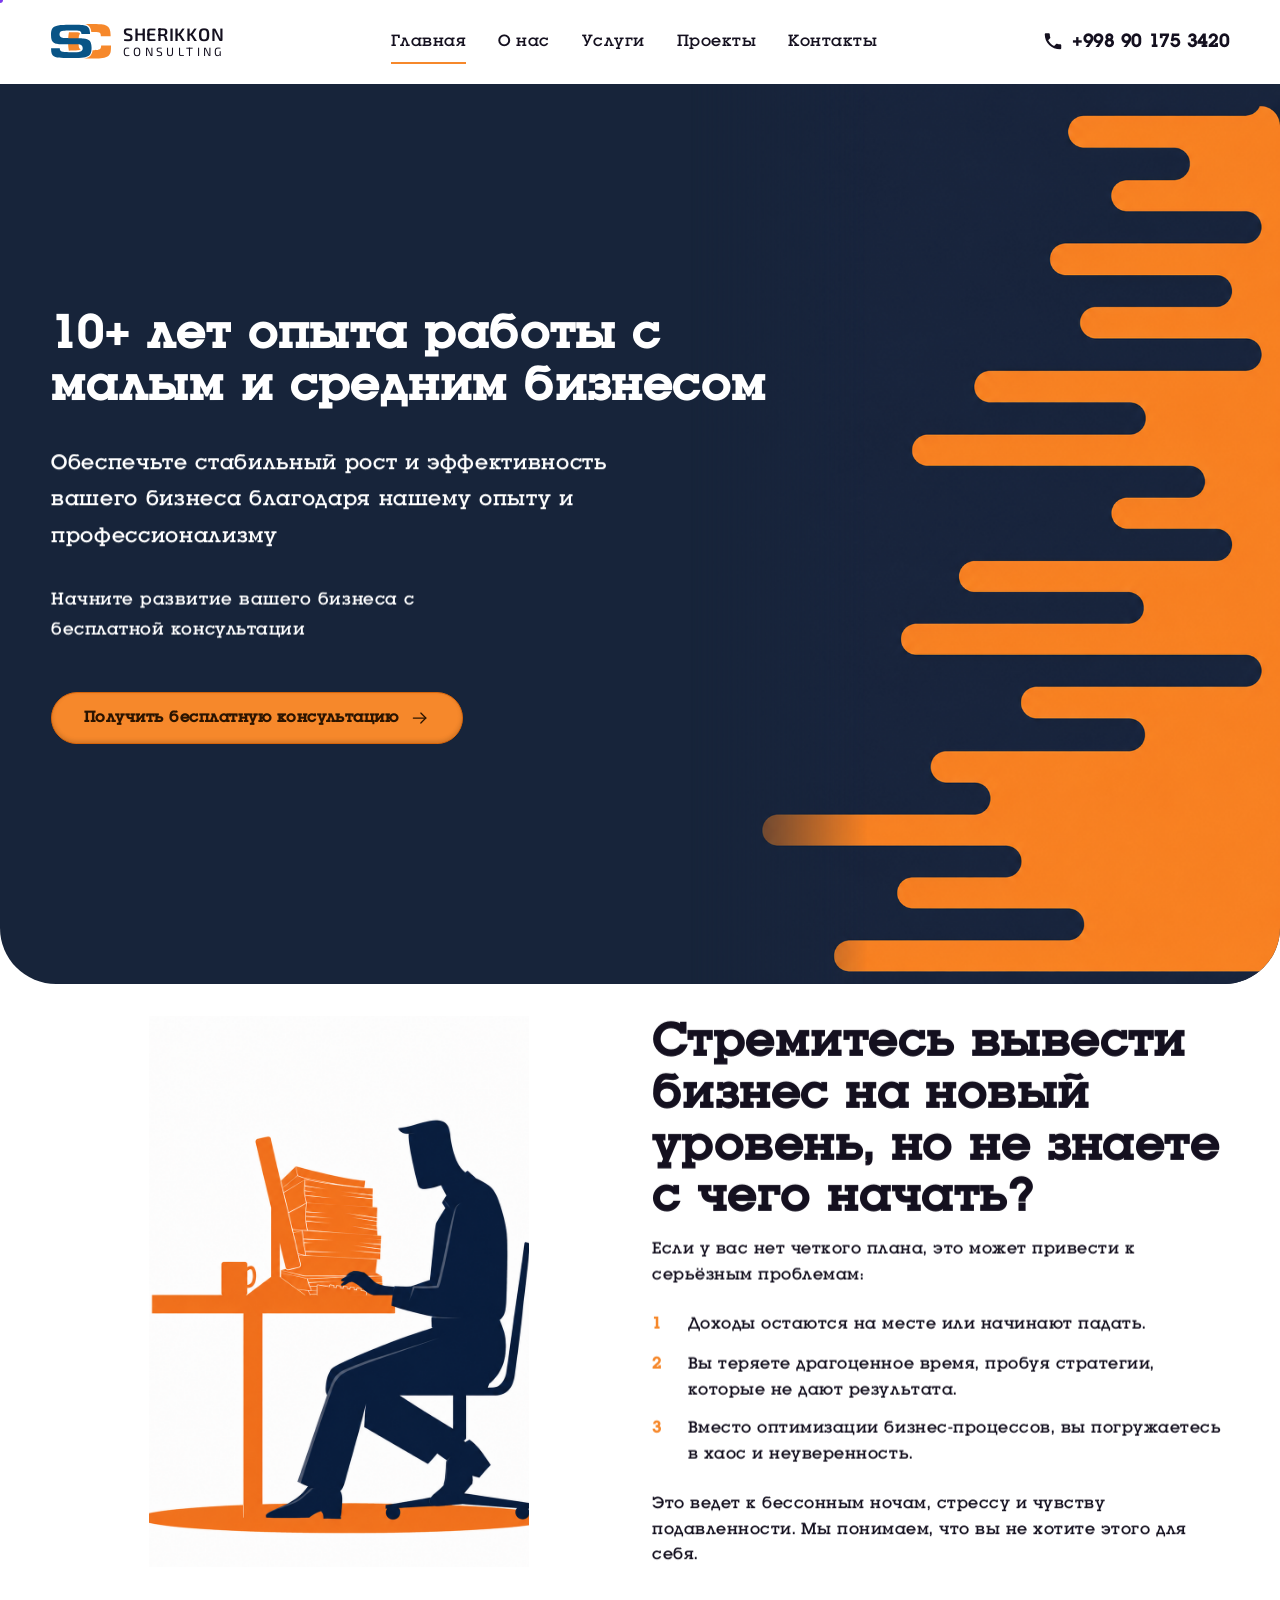
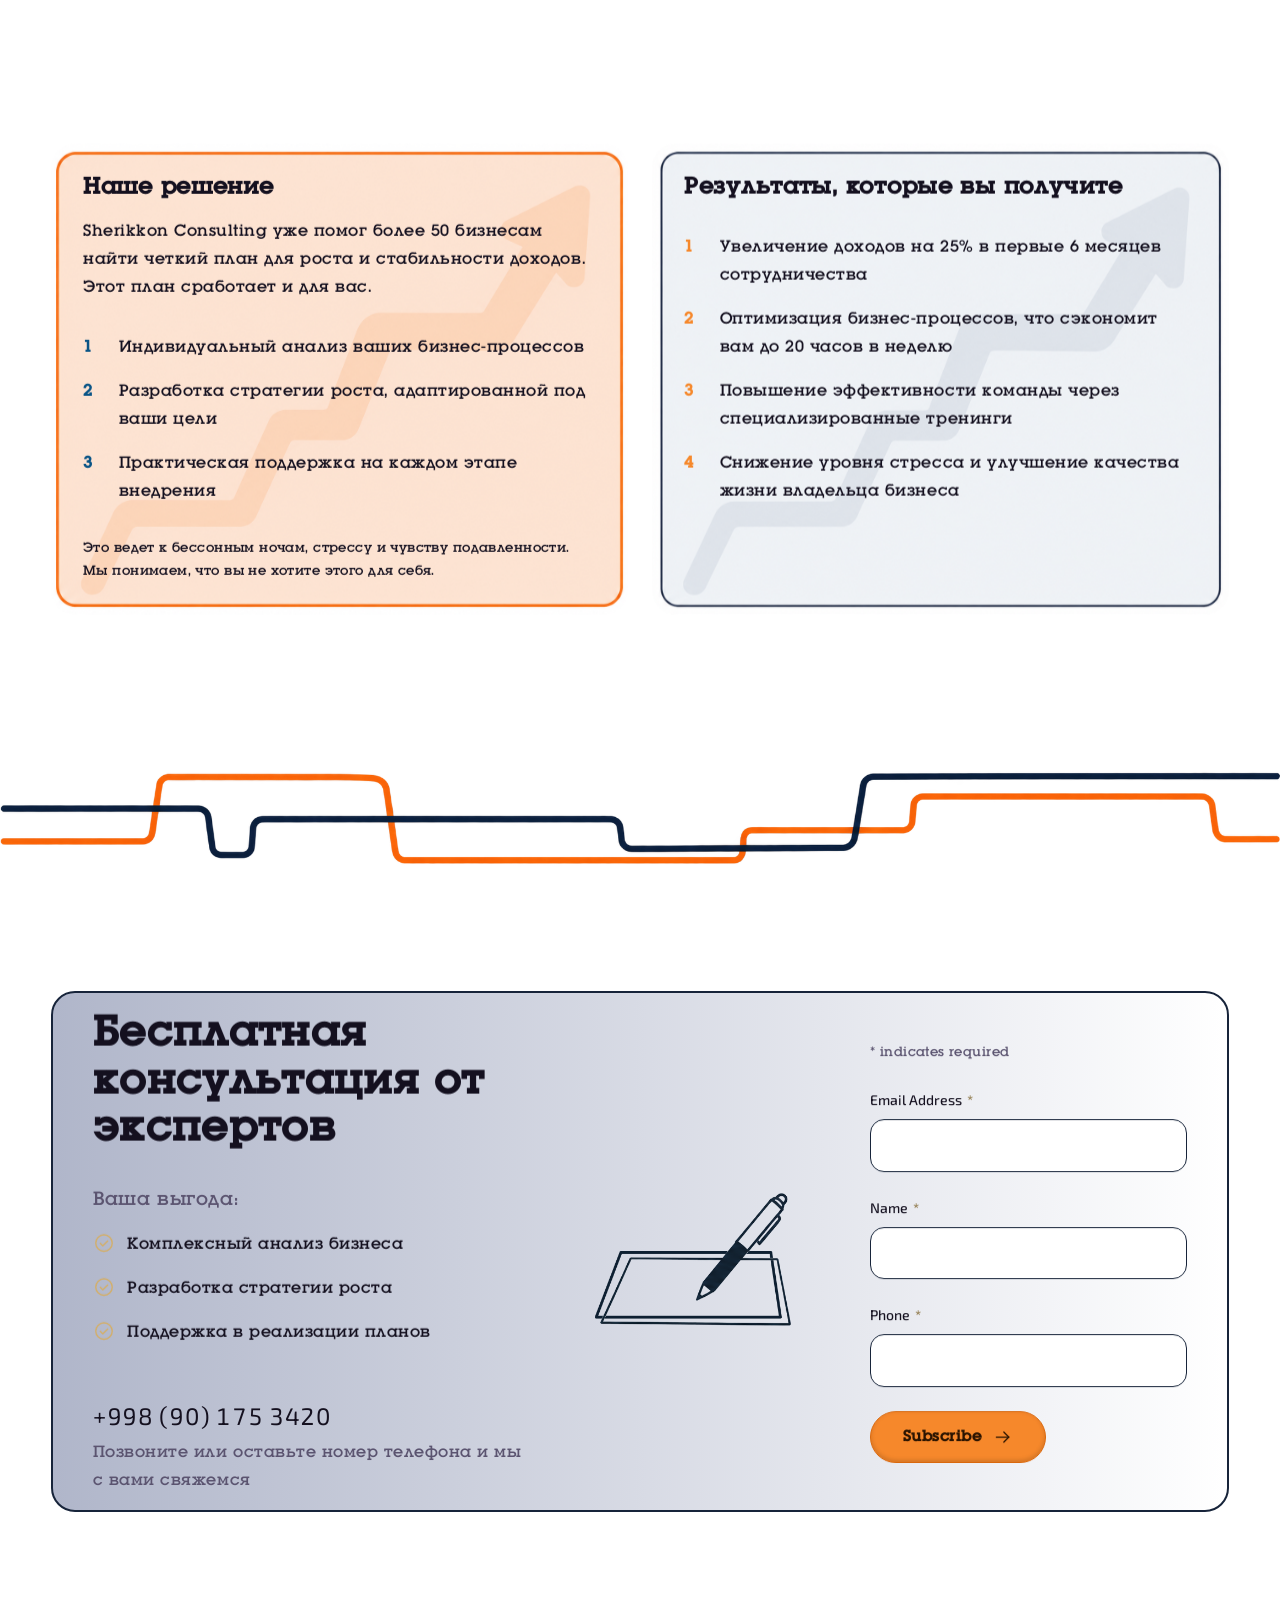
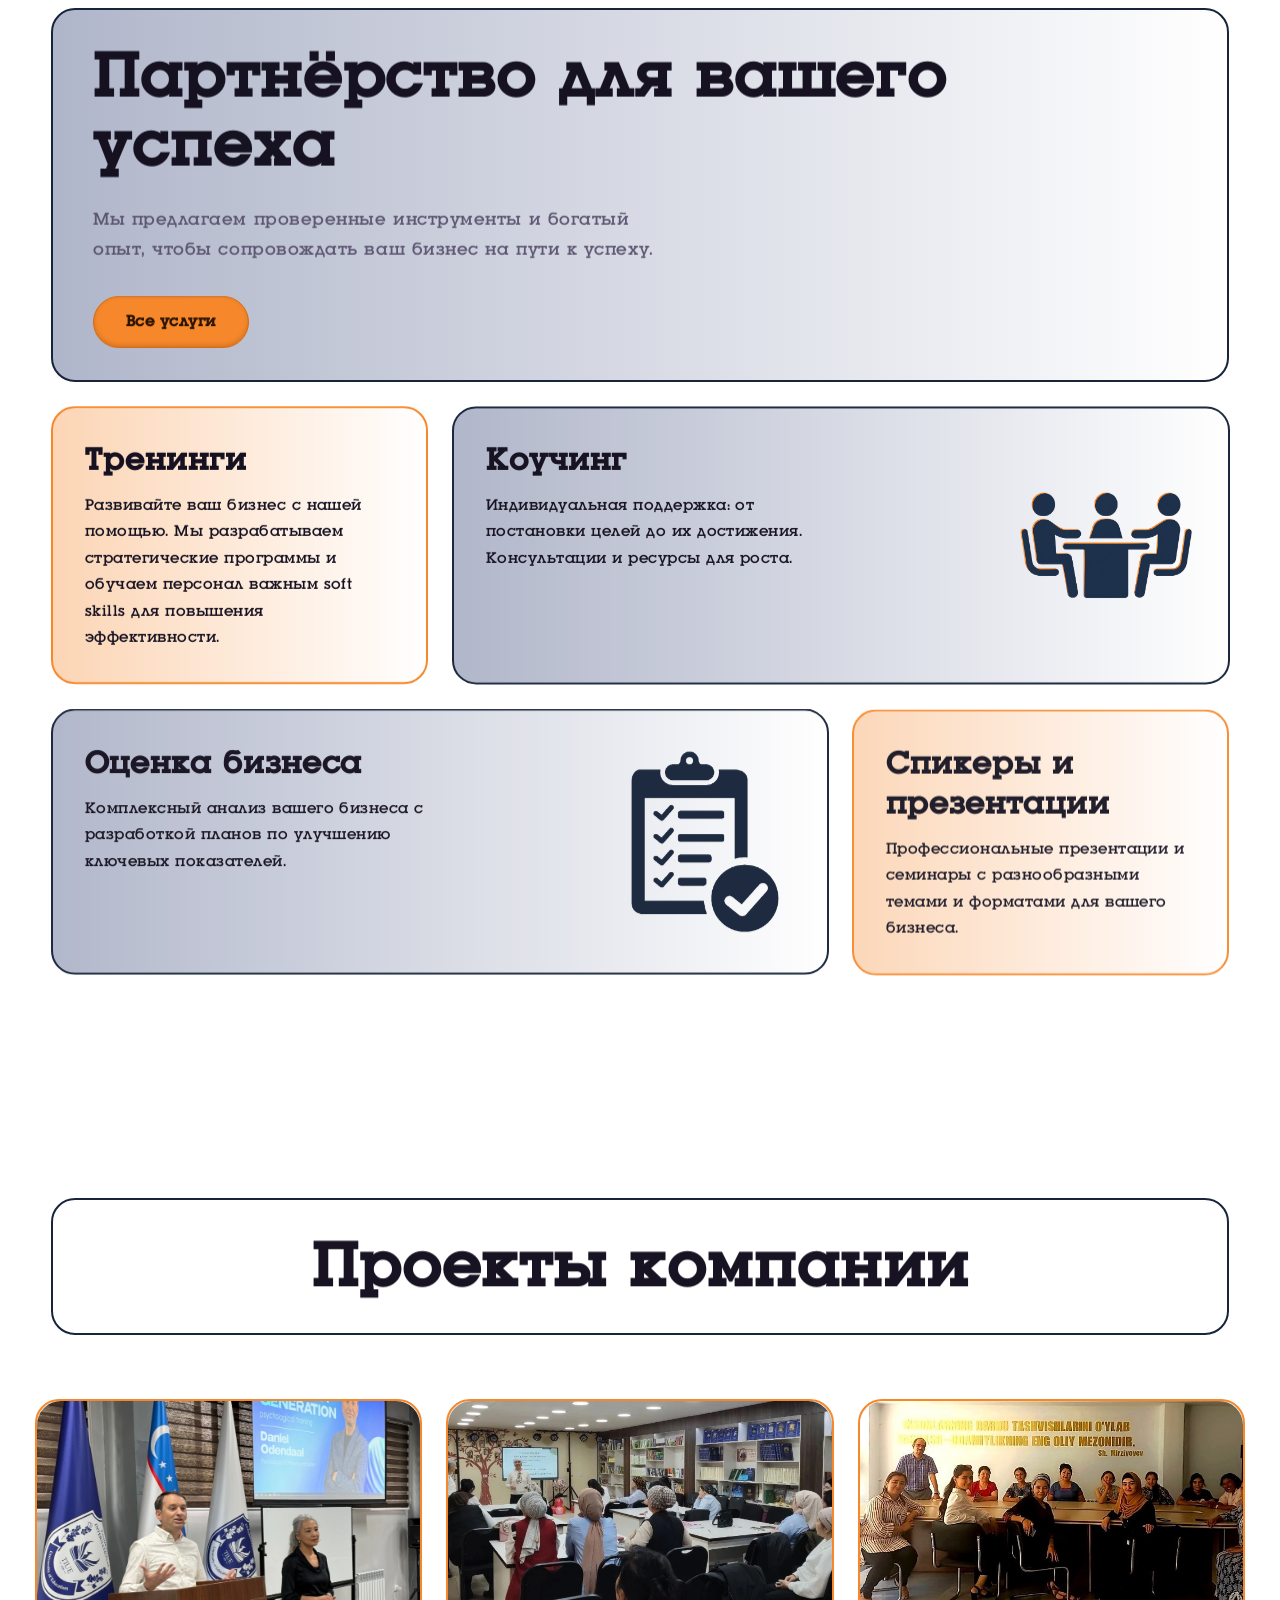
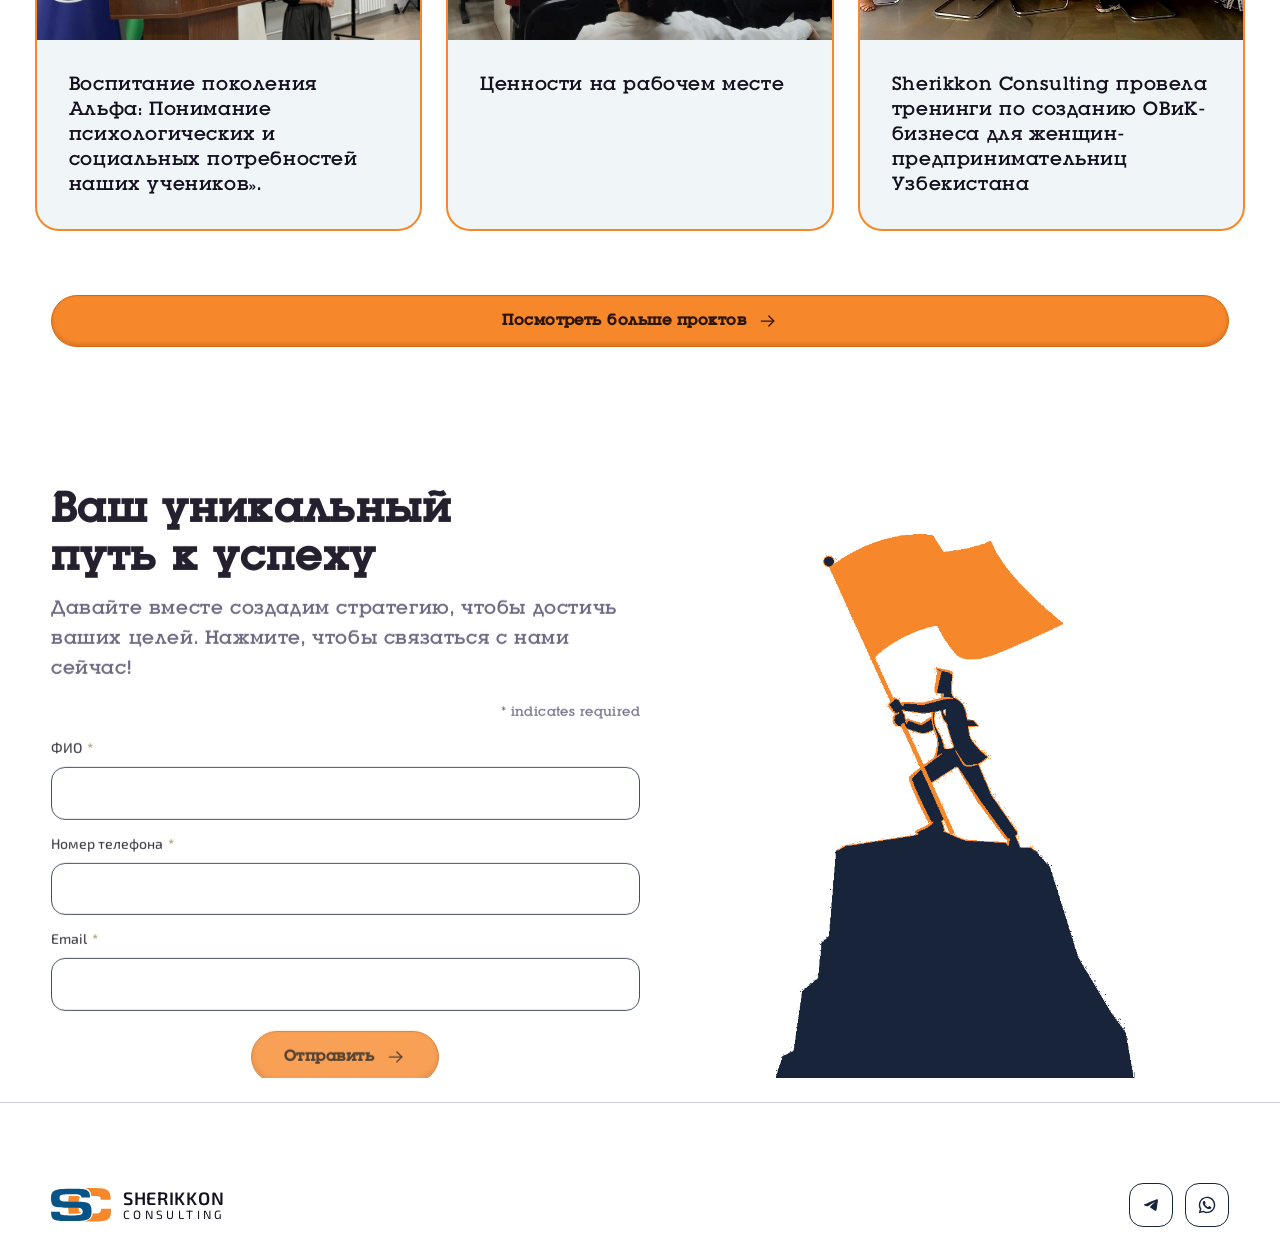
==== index.html @ 29b6dfb3 "Add individual project detail pages, matching the original site's pattern sherikkon.uz/proekti/ link" ====
<!DOCTYPE html>
<html lang="ru">
<head>
<meta charset="utf-8">
<meta name="viewport" content="width=device-width, initial-scale=1">
<title>Консалтинг и тренинги для бизнеса | Sherikkon Remake</title>
<meta name="description" content="Sherikkon Consulting — консалтинг, тренинги и коучинг для малого и среднего бизнеса в Узбекистане. 10+ лет опыта, более 50 компаний. Бесплатная консультация.">
<meta name="theme-color" content="#0B0714">

<meta property="og:type" content="website">
<meta property="og:title" content="Консалтинг и тренинги для бизнеса | Sherikkon Consulting">
<meta property="og:description" content="Обеспечьте стабильный рост и эффективность вашего бизнеса благодаря нашему опыту и профессионализму.">
<meta property="og:locale" content="ru_RU">

<link rel="icon" href="assets/icons/logo-mark.svg" type="image/svg+xml">

<!-- Критичные шрифты грузим заранее: кириллица нужна сразу -->
<link rel="preload" href="assets/fonts/exo2-400-700-cyrillic.woff2" as="font" type="font/woff2" crossorigin>
<link rel="preload" href="assets/fonts/ibmplexsans-500-700-cyrillic.woff2" as="font" type="font/woff2" crossorigin>
<link rel="preload" href="assets/fonts/luga.ttf" as="font" type="font/ttf" crossorigin>

<link rel="stylesheet" href="assets/css/tokens.css">
<link rel="stylesheet" href="assets/css/styles.css">

<!-- Ставим .js до первой отрисовки: только тогда включаются стартовые
     состояния анимаций. Без JS страница видна полностью.
     Здесь же поднимаем штору, если пришли переходом с другой страницы. -->
<script>
(function(d){
  if ('scrollRestoration' in history) { history.scrollRestoration = 'manual'; }
  var r = d.documentElement;
  r.classList.add('js');
  try {
    if (sessionStorage.getItem('sk:entering') === '1') {
      sessionStorage.removeItem('sk:entering');
      if (!matchMedia('(prefers-reduced-motion: reduce)').matches) {
        r.classList.add('is-entering');
      }
    }
  } catch (e) {}
})(document);
</script>
</head>

<body>

<!-- Спрайт иконок инлайном: внешний <use> не работает при открытии по file:// -->
<svg xmlns="http://www.w3.org/2000/svg" style="display:none" aria-hidden="true" focusable="false">
  <symbol id="i-arrow-right" viewBox="0 0 24 24" fill="none" stroke="currentColor" stroke-width="1.5" stroke-linecap="round" stroke-linejoin="round"><path d="M4 12h15"/><path d="m13 6 6 6-6 6"/></symbol>
  <symbol id="i-arrow-down" viewBox="0 0 24 24" fill="none" stroke="currentColor" stroke-width="1.5" stroke-linecap="round" stroke-linejoin="round"><path d="M12 4v15"/><path d="m6 13 6 6 6-6"/></symbol>
  <symbol id="i-phone" viewBox="0 0 24 24"><path fill="currentColor" d="M6.62 10.79c1.44 2.83 3.76 5.15 6.59 6.59l2.2-2.2c.28-.28.68-.36 1.03-.24 1.12.37 2.33.57 3.56.57.56 0 1 .44 1 1V20c0 .55-.44 1-1 1C10.4 21 3 13.6 3 4.5c0-.56.45-1 1-1h3.5c.56 0 1 .44 1 1 0 1.24.2 2.45.57 3.57.11.36.03.75-.25 1.03l-2.2 2.19Z"/></symbol>
  <symbol id="i-mail" viewBox="0 0 24 24" fill="none" stroke="currentColor" stroke-width="1.5" stroke-linecap="round" stroke-linejoin="round"><rect x="3" y="5" width="18" height="14" rx="2.5"/><path d="m3.5 7 7.6 5.3a1.5 1.5 0 0 0 1.8 0L20.5 7"/></symbol>
  <symbol id="i-sms" viewBox="0 0 24 24" fill="none" stroke="currentColor" stroke-width="1.5" stroke-linecap="round" stroke-linejoin="round"><path d="M4 5h16v10.5a1.5 1.5 0 0 1-1.5 1.5H9l-4 3.5V17H4.5A1.5 1.5 0 0 1 3 15.5V6.5A1.5 1.5 0 0 1 4.5 5Z"/><path d="M8 9.5h8M8 12.5h5"/></symbol>
  <symbol id="i-pin" viewBox="0 0 24 24" fill="none" stroke="currentColor" stroke-width="1.5" stroke-linecap="round" stroke-linejoin="round"><path d="M12 21c4-4.6 6-8 6-10.8A6 6 0 0 0 6 10.2C6 13 8 16.4 12 21Z"/><circle cx="12" cy="10" r="2.4"/></symbol>
  <symbol id="i-clock" viewBox="0 0 24 24" fill="none" stroke="currentColor" stroke-width="1.5" stroke-linecap="round" stroke-linejoin="round"><circle cx="12" cy="12" r="9"/><path d="M12 7v5.2l3.2 2"/></symbol>
  <symbol id="i-check" viewBox="0 0 24 24" fill="none" stroke="currentColor" stroke-width="1.5" stroke-linecap="round" stroke-linejoin="round"><circle cx="12" cy="12" r="9"/><path d="m8 12.3 2.7 2.7L16 9.7"/></symbol>
  <symbol id="i-alert" viewBox="0 0 24 24" fill="none" stroke="currentColor" stroke-width="1.5" stroke-linecap="round" stroke-linejoin="round"><circle cx="12" cy="12" r="9"/><path d="M12 7.5v5"/><path d="M12 16.2h.01"/></symbol>
  <symbol id="i-telegram" viewBox="0 0 980 980"><path fill="currentColor" fill-rule="evenodd" d="M 698 287.631 C 689.870 289.158, 654.773 302.731, 597.500 326.497 C 579.350 334.028, 550.325 346.044, 533 353.199 C 515.675 360.353, 497 368.138, 491.500 370.498 C 476.602 376.891, 411.305 405.121, 380.500 418.486 C 365.650 424.929, 346.750 433.126, 338.500 436.701 C 330.250 440.276, 320.125 444.682, 316 446.493 C 311.875 448.304, 299.052 453.932, 287.505 459 C 259.455 471.311, 257.509 472.360, 251.404 478.465 C 243.858 486.011, 243.010 492.293, 248.633 498.976 C 254.308 505.720, 269.003 510.989, 315.500 522.949 C 332.550 527.335, 348.975 531.610, 352 532.450 C 363.401 535.614, 379.007 533.776, 394.079 527.493 C 403.284 523.655, 421.090 512.782, 439 500.059 C 447.525 494.004, 463.275 483.103, 474 475.836 C 484.725 468.569, 508.069 452.535, 525.876 440.205 C 559.910 416.640, 592.766 394.737, 599.486 391.136 C 604.823 388.275, 608.498 388.407, 611.664 391.573 C 615.167 395.076, 614.372 399.588, 609.159 405.795 C 601.320 415.126, 516.463 495.931, 483.500 525.452 C 469.482 538.007, 464.042 543.935, 460.603 550.403 C 457.144 556.907, 456.459 562.630, 458.359 569.153 C 461.514 579.990, 461.578 580.041, 526.913 623.620 C 560.236 645.847, 592.675 667.663, 599 672.099 C 611.169 680.635, 629.362 690.068, 637.193 691.901 C 644.019 693.499, 653.913 693.247, 659.572 691.331 C 666.432 689.009, 674.851 680.261, 679.355 670.775 C 684.050 660.886, 686.511 650.362, 690.059 625 C 693.599 599.695, 698.780 565.622, 710.434 491 C 729.656 367.922, 735.375 326.507, 734.742 314.954 C 733.712 296.144, 725.993 287.882, 709 287.402 C 704.325 287.270, 699.375 287.373, 698 287.631"/></symbol>
  <symbol id="i-whatsapp" viewBox="0 0 980 980"><path fill="currentColor" fill-rule="evenodd" d="M 473 121.073 C 408.287 124.119, 345.980 144.488, 290.540 180.721 C 261.963 199.397, 231.344 226.807, 209.440 253.321 C 140.428 336.856, 112.046 445.009, 131.058 552 C 137.192 586.517, 148.519 620.061, 165.122 652.879 L 173.915 670.259 157.994 728.379 C 149.238 760.346, 137.630 802.700, 132.200 822.500 C 126.771 842.300, 122.681 858.642, 123.113 858.816 C 123.545 858.990, 142.708 854.193, 165.699 848.155 C 188.690 842.117, 231.946 830.773, 261.825 822.947 L 316.149 808.716 331.825 816.308 C 362.823 831.321, 391.642 840.847, 424.500 846.940 C 462.693 854.022, 505.928 854.912, 544 849.401 C 659.831 832.635, 760.606 761.303, 815.815 657 C 836.675 617.591, 850.125 574.045, 855.659 528 C 857.788 510.279, 858.087 466.079, 856.189 449.500 C 847.851 376.671, 821.812 313.276, 777.326 257.500 C 765.450 242.610, 741.286 218.115, 725.683 205.150 C 654.349 145.875, 566.568 116.667, 473 121.073 M 473.423 183.040 C 420.483 186.084, 368.411 203.548, 324 233.153 C 305.440 245.526, 295.586 253.487, 279.666 268.971 C 229.163 318.089, 199.066 378.275, 189.388 449.500 C 186.968 467.307, 186.953 506.422, 189.358 524 C 192.826 549.344, 198.148 570.887, 206.652 594 C 211.560 607.342, 225.498 635.392, 233.910 648.857 L 241.006 660.214 229.444 702.357 C 223.086 725.536, 216.335 750.100, 214.442 756.946 C 212.549 763.791, 211 769.987, 211 770.715 C 211 772.267, 209.041 772.681, 239 764.805 C 251.375 761.551, 269.375 756.847, 279 754.350 C 288.625 751.853, 303.008 748.080, 310.962 745.966 L 325.424 742.122 333.462 746.948 C 374.501 771.589, 418.333 785.852, 466.005 790.079 C 484.035 791.677, 517.440 790.730, 534.531 788.135 C 589.215 779.832, 635.861 759.787, 679.996 725.625 C 693.058 715.515, 717.927 690.849, 728.775 677.246 C 741.848 660.854, 754.423 640.974, 764.008 621.549 C 776.532 596.168, 784.210 574.227, 789.434 548.892 C 816.684 416.730, 755.619 285.022, 636.515 219.074 C 589.560 193.074, 529.542 179.814, 473.423 183.040 M 355.265 307.480 C 346.011 310.081, 340.058 313.846, 331.784 322.330 C 300.514 354.391, 292.602 396.469, 308.999 443.500 C 318.213 469.929, 348.242 518.263, 376.407 552 C 404.327 585.442, 435.720 612.926, 466.658 631.013 C 485.979 642.308, 530.616 661.622, 553 668.372 C 576.063 675.326, 597.355 675.860, 616.735 669.969 C 639.143 663.159, 663.029 645.935, 670.002 631.558 C 676.188 618.806, 680.855 595.724, 678.953 587.291 C 678.507 585.315, 677.323 582.886, 676.321 581.894 C 674.359 579.951, 635.452 558.815, 609.659 545.681 C 596.337 538.897, 592.877 537.546, 587.899 537.186 C 582 536.760, 581.963 536.774, 577.739 541.182 C 575.408 543.615, 569.145 550.757, 563.822 557.053 C 547.820 575.980, 541.032 582.606, 536.850 583.379 C 529.597 584.719, 521.422 581.610, 500.647 569.612 C 458.782 545.434, 428.815 515.321, 403.072 471.561 C 400.179 466.644, 397.578 461.174, 397.291 459.404 C 396.482 454.421, 400.697 446.632, 409.603 436.648 C 427.560 416.520, 430.425 411.822, 429.746 403.616 C 429.480 400.389, 425.818 389.267, 419.832 373.500 C 414.611 359.750, 408.145 342.450, 405.462 335.056 C 399.532 318.709, 396.641 314.639, 387.727 310.087 C 381.624 306.971, 380.149 306.645, 370.771 306.341 C 363.837 306.116, 358.799 306.486, 355.265 307.480"/></symbol>
  <symbol id="i-spark" viewBox="0 0 24 24" fill="none" stroke="currentColor" stroke-width="1.5" stroke-linecap="round" stroke-linejoin="round"><path d="M12 3.5 13.6 9a2 2 0 0 0 1.4 1.4l5.5 1.6-5.5 1.6A2 2 0 0 0 13.6 15L12 20.5 10.4 15A2 2 0 0 0 9 13.6L3.5 12 9 10.4A2 2 0 0 0 10.4 9L12 3.5Z"/></symbol>
  <symbol id="i-target" viewBox="0 0 24 24" fill="none" stroke="currentColor" stroke-width="1.5" stroke-linecap="round" stroke-linejoin="round"><circle cx="12" cy="12" r="8.5"/><circle cx="12" cy="12" r="5"/><circle cx="12" cy="12" r="1.6"/></symbol>
  <symbol id="i-users" viewBox="0 0 24 24" fill="none" stroke="currentColor" stroke-width="1.5" stroke-linecap="round" stroke-linejoin="round"><circle cx="9" cy="8" r="3.2"/><path d="M3.5 20a5.5 5.5 0 0 1 11 0"/><path d="M16 5.2a3.2 3.2 0 0 1 0 5.6"/><path d="M17.5 14.6A5.5 5.5 0 0 1 20.5 20"/></symbol>
  <symbol id="i-chart" viewBox="0 0 24 24" fill="none" stroke="currentColor" stroke-width="1.5" stroke-linecap="round" stroke-linejoin="round"><path d="M4 20h16"/><path d="M7 20v-6"/><path d="M12 20V7"/><path d="M17 20v-9"/></symbol>
  <symbol id="i-shield" viewBox="0 0 24 24" fill="none" stroke="currentColor" stroke-width="1.5" stroke-linecap="round" stroke-linejoin="round"><path d="M12 3 4.5 6v6c0 4.4 3 7.7 7.5 9 4.5-1.3 7.5-4.6 7.5-9V6L12 3Z"/><path d="m9 12 2.2 2.2L15.5 10"/></symbol>
</svg>

<a class="skip-link" href="#main">Перейти к содержимому</a>

<div class="curtain" id="curtain" aria-hidden="true"></div>
<div class="cursor" id="cursorDot" aria-hidden="true"></div>


<!-- ============================= ШАПКА ============================= -->
<header class="header" id="header">
  <div class="container header__inner">
    <a class="header__brand" href="index.html">
      <img src="assets/icons/logo-mark.svg" alt="" width="40" height="23">
      <span class="header__brand-text">
        <span class="header__brand-name">SHERIKKON</span>
        <span class="header__brand-sub">CONSULTING</span>
      </span>
    </a>

    <nav class="nav" aria-label="Основная навигация">
      <a class="nav__link" href="index.html" aria-current="page">Главная</a>
      <a class="nav__link" href="o-nas.html">О нас</a>
      <a class="nav__link" href="uslugi.html">Услуги</a>
      <a class="nav__link" href="proekti.html">Проекты</a>
      <a class="nav__link" href="kontakti.html">Контакты</a>
    </nav>

    <div class="header__actions">
      <a class="header__phone" href="tel:+998901753420">
        <svg width="22" height="22" aria-hidden="true"><use href="#i-phone"/></svg>
        <span class="header__phone-num">+998 90 175 3420</span>
      </a>

      <button class="burger" id="burger" type="button"
              aria-label="Открыть меню" aria-expanded="false" aria-controls="menu">
        <span class="burger__box">
          <span class="burger__line"></span>
          <span class="burger__line"></span>
          <span class="burger__line"></span>
        </span>
      </button>
    </div>
  </div>
</header>

<!-- ========================= МОБИЛЬНОЕ МЕНЮ ========================= -->
<div class="menu" id="menu" hidden>
  <nav aria-label="Мобильная навигация">
    <ul class="menu__list">
      <li><a class="menu__link" href="index.html" aria-current="page">Главная</a></li>
      <li><a class="menu__link" href="o-nas.html">О нас</a></li>
      <li><a class="menu__link" href="uslugi.html">Услуги</a></li>
      <li><a class="menu__link" href="proekti.html">Проекты</a></li>
      <li><a class="menu__link" href="kontakti.html">Контакты</a></li>
    </ul>
  </nav>
  <div class="menu__footer">
    <a class="btn btn--primary" href="#zayavka">Получить консультацию</a>
    <a class="contact-item__value contact-item__value--tabular" href="tel:+998901753420">+998 90 175 3420</a>
  </div>
</div>

<main id="main">

  <!-- ============================== HERO ============================== -->
  <section class="hero" id="hero">
    <img class="hero__waves" src="assets/img/hero-waves.png" alt="" aria-hidden="true">
    <div class="container hero__inner">
      <h1 class="hero__title" data-reveal-words>10+ лет опыта работы с малым и средним бизнесом</h1>

      <p class="hero__text" data-reveal>
        Обеспечьте стабильный рост и эффективность вашего бизнеса
        благодаря нашему опыту и профессионализму
      </p>

      <p class="hero__text" data-reveal>
        Начните развитие вашего бизнеса с бесплатной консультации
      </p>

      <div class="hero__actions" data-reveal>
        <a class="btn btn--primary" href="#zayavka">
          Получить бесплатную консультацию
          <span class="btn__arrow" aria-hidden="true">
            <svg width="20" height="20"><use href="#i-arrow-right"/></svg>
          </span>
        </a>
      </div>
    </div>
  </section>

  <!-- ============================== ПРОБЛЕМА ============================== -->
  <section class="section section--tight" id="problema">
    <div class="container section__inner">
      <div class="grid grid--2 problema__top">
        <div class="problema__image-wrap">
          <img class="problema__image" src="assets/img/problema-illustration.png" alt="" aria-hidden="true">
        </div>
        <div class="problema__intro">
          <h2 data-reveal>Стремитесь вывести бизнес на новый уровень, но не знаете с чего начать?</h2>
          <p class="mt-6 text-muted measure" data-reveal>
            Если у вас нет четкого плана, это может привести к серьёзным проблемам:
          </p>

          <ol class="plain-list mt-8" data-reveal>
            <li class="plain-list__item">
              <span class="plain-list__num">1</span>
              <span class="plain-list__text">Доходы остаются на месте или начинают падать.</span>
            </li>
            <li class="plain-list__item">
              <span class="plain-list__num">2</span>
              <span class="plain-list__text"><strong>Вы теряете драгоценное время</strong>, пробуя стратегии, которые не дают результата.</span>
            </li>
            <li class="plain-list__item">
              <span class="plain-list__num">3</span>
              <span class="plain-list__text"><strong>Вместо оптимизации бизнес-процессов</strong>, вы погружаетесь в хаос и неуверенность.</span>
            </li>
          </ol>

          <p class="mt-8 text-muted measure" data-reveal>
            Это ведет к бессонным ночам, стрессу и чувству подавленности. Мы понимаем, что вы не хотите этого для себя.
          </p>
        </div>
      </div>
    </div>
  </section>

  <!-- ================= НАШЕ РЕШЕНИЕ + РЕЗУЛЬТАТЫ ================= -->
  <section class="section section--surface" id="reshenie">
    <div class="container section__inner">
      <div class="grid grid--2">

        <div class="card" data-reveal>
          <h2 style="font-size:var(--text-2xl)">Наше решение</h2>
          <p class="mt-4 text-muted">
            Sherikkon Consulting уже помог более 50 бизнесам найти четкий план для роста
            и стабильности доходов. Этот план сработает и для вас.
          </p>
          <ol class="plain-list mt-6">
            <li class="plain-list__item"><span class="plain-list__num">1</span><span class="plain-list__text">Индивидуальный анализ ваших бизнес-процессов</span></li>
            <li class="plain-list__item"><span class="plain-list__num">2</span><span class="plain-list__text">Разработка стратегии роста, адаптированной под ваши цели</span></li>
            <li class="plain-list__item"><span class="plain-list__num">3</span><span class="plain-list__text">Практическая поддержка на каждом этапе внедрения</span></li>
          </ol>
          <p class="mt-6 text-muted" style="font-size:var(--text-sm)">
            Это ведет к бессонным ночам, стрессу и чувству подавленности. Мы понимаем, что вы не хотите этого для себя.
          </p>
        </div>

        <div class="card" id="rezultaty" data-reveal>
          <h2 style="font-size:var(--text-2xl)">Результаты, которые вы получите</h2>
          <ol class="plain-list mt-6">
            <li class="plain-list__item"><span class="plain-list__num">1</span><span class="plain-list__text"><strong>Увеличение доходов на 25%</strong> в первые 6 месяцев сотрудничества</span></li>
            <li class="plain-list__item"><span class="plain-list__num">2</span><span class="plain-list__text"><strong>Оптимизация бизнес-процессов,</strong> что сэкономит вам до 20 часов в неделю</span></li>
            <li class="plain-list__item"><span class="plain-list__num">3</span><span class="plain-list__text"><strong>Повышение эффективности команды</strong> через специализированные тренинги</span></li>
            <li class="plain-list__item"><span class="plain-list__num">4</span><span class="plain-list__text"><strong>Снижение уровня стресса</strong> и улучшение качества жизни владельца бизнеса</span></li>
          </ol>
        </div>

      </div>
    </div>
  </section>

  <img class="section-divider" src="assets/img/divider-lines.png" alt="" aria-hidden="true">

  <!-- ================= БЕСПЛАТНАЯ КОНСУЛЬТАЦИЯ ОТ ЭКСПЕРТОВ ================= -->
  <section class="section section--tight" id="konsultaciya">
    <div class="container">
      <div class="cta">
        <div class="cta__inner split split--wide-left">

          <div>
            <h2 data-reveal>Бесплатная консультация от экспертов</h2>
            <p class="lead mt-6" data-reveal>Ваша выгода:</p>
            <ul class="stack mt-4" data-reveal>
              <li style="display:flex;gap:var(--space-3);align-items:flex-start">
                <svg width="22" height="22" style="color:var(--accent);flex-shrink:0;margin-top:2px" aria-hidden="true"><use href="#i-check"/></svg>
                <span>Комплексный анализ бизнеса</span>
              </li>
              <li style="display:flex;gap:var(--space-3);align-items:flex-start">
                <svg width="22" height="22" style="color:var(--accent);flex-shrink:0;margin-top:2px" aria-hidden="true"><use href="#i-check"/></svg>
                <span>Разработка стратегии роста</span>
              </li>
              <li style="display:flex;gap:var(--space-3);align-items:flex-start">
                <svg width="22" height="22" style="color:var(--accent);flex-shrink:0;margin-top:2px" aria-hidden="true"><use href="#i-check"/></svg>
                <span>Поддержка в реализации планов</span>
              </li>
            </ul>

            <p class="mt-8">
              <a class="contact-item__value contact-item__value--tabular" href="tel:+998901753420"
                 style="font-size:var(--text-2xl);font-family:var(--font-heading)">
                +998 (90) 175 3420
              </a>
            </p>
            <p class="mt-2 text-muted">Позвоните или оставьте номер телефона и мы с вами свяжемся</p>
          </div>

          <img class="konsultaciya__pen" src="assets/img/pen-illustration.png" alt="" aria-hidden="true">

          <div data-reveal>
            <form class="form" id="expertForm" novalidate>
              <p class="text-muted" style="font-size:var(--text-sm)">* indicates required</p>

              <div class="field">
                <label class="field__label" for="ec-email">
                  Email Address <span class="field__req" aria-hidden="true">*</span>
                </label>
                <input class="field__control" id="ec-email" name="email" type="email"
                       inputmode="email" autocomplete="email" required aria-describedby="ec-email-err">
                <p class="field__error" id="ec-email-err" role="alert">
                  <svg width="16" height="16" aria-hidden="true"><use href="#i-alert"/></svg>
                  <span>Проверьте адрес — похоже, в нём опечатка</span>
                </p>
              </div>

              <div class="field">
                <label class="field__label" for="ec-name">
                  Name <span class="field__req" aria-hidden="true">*</span>
                </label>
                <input class="field__control" id="ec-name" name="name" type="text"
                       autocomplete="name" required aria-describedby="ec-name-err">
                <p class="field__error" id="ec-name-err" role="alert">
                  <svg width="16" height="16" aria-hidden="true"><use href="#i-alert"/></svg>
                  <span>Укажите, как к вам обращаться</span>
                </p>
              </div>

              <div class="field">
                <label class="field__label" for="ec-phone">
                  Phone <span class="field__req" aria-hidden="true">*</span>
                </label>
                <input class="field__control" id="ec-phone" name="phone" type="tel"
                       inputmode="tel" autocomplete="tel" required
                       aria-describedby="ec-phone-err">
                <p class="field__error" id="ec-phone-err" role="alert">
                  <svg width="16" height="16" aria-hidden="true"><use href="#i-alert"/></svg>
                  <span>Введите номер в формате +998 90 123 45 67</span>
                </p>
              </div>

              <!-- Ловушка для ботов: подпись как на оригинальном сайте, не менять -->
              <div class="hp" aria-hidden="true">
                <label for="ec-company">/* real people should not fill this in and expect good things — do not remove this or risk form bot signups */</label>
                <input id="ec-company" name="company" type="text" tabindex="-1" autocomplete="off">
              </div>

              <div class="form__foot">
                <button class="btn btn--primary" type="submit">
                  <span data-btn-label>Subscribe</span>
                  <span class="btn__arrow" aria-hidden="true">
                    <svg width="20" height="20"><use href="#i-arrow-right"/></svg>
                  </span>
                </button>
              </div>

              <div class="form__status form__status--success" data-status="success" role="status" aria-live="polite">
                <svg width="22" height="22" style="color:var(--success)" aria-hidden="true"><use href="#i-check"/></svg>
                <span>Спасибо! Заявка принята — свяжемся с вами в рабочее время, Пн–Пт с 09:00 до 18:00.</span>
              </div>

              <div class="form__status form__status--error" data-status="error" role="alert">
                <svg width="22" height="22" style="color:var(--danger)" aria-hidden="true"><use href="#i-alert"/></svg>
                <span>Не удалось отправить заявку. Позвоните нам: <a href="tel:+998901753420">+998 90 175 3420</a></span>
              </div>
            </form>
          </div>

        </div>
      </div>
    </div>
  </section>

  <!-- ============================= УСЛУГИ ============================= -->
  <section class="section" id="uslugi">
    <div class="container section__inner">
      <div class="section-head">
        <h2 data-reveal>Партнёрство для вашего успеха</h2>
        <p data-reveal>
          Мы предлагаем проверенные инструменты и богатый опыт, чтобы сопровождать
          ваш бизнес на пути к успеху.
        </p>
        <p class="mt-6" data-reveal>
          <a class="btn btn--primary" href="uslugi.html">Все услуги</a>
        </p>
      </div>

      <div class="grid grid--4" data-stagger>
        <article class="card" data-reveal>
          <div class="card__icon">
            <img src="assets/icons/service-training.svg" alt="" width="30" height="30" loading="lazy">
          </div>
          <h3 class="card__title">Тренинги</h3>
          <p class="card__text">
            Развивайте ваш бизнес с нашей помощью. Мы разрабатываем стратегические программы
            и обучаем персонал важным soft skills для повышения эффективности.
          </p>
        </article>

        <article class="card" data-reveal>
          <div class="card__icon">
            <img src="assets/icons/service-coaching.svg" alt="" width="30" height="30" loading="lazy">
          </div>
          <h3 class="card__title">Коучинг</h3>
          <p class="card__text">
            Индивидуальная поддержка: от постановки целей до их достижения.
            Консультации и ресурсы для роста.
          </p>
          <img class="card__meeting-icon" src="assets/img/coaching-meeting-icon.png" alt="" aria-hidden="true">
        </article>

        <article class="card" data-reveal>
          <div class="card__icon">
            <img src="assets/icons/service-evaluation.svg" alt="" width="30" height="30" loading="lazy">
          </div>
          <h3 class="card__title">Оценка бизнеса</h3>
          <p class="card__text">
            Комплексный анализ вашего бизнеса с разработкой планов по улучшению
            ключевых показателей.
          </p>
          <img class="card__meeting-icon" src="assets/img/evaluation-checklist-icon.png" alt="" aria-hidden="true">
        </article>

        <article class="card" data-reveal>
          <div class="card__icon">
            <img src="assets/icons/service-speakers.svg" alt="" width="30" height="30" loading="lazy">
          </div>
          <h3 class="card__title">Спикеры и презентации</h3>
          <p class="card__text">
            Профессиональные презентации и семинары с разнообразными темами
            и форматами для вашего бизнеса.
          </p>
        </article>
      </div>
    </div>
  </section>

  <!-- ============================ ПРОЕКТЫ ============================ -->
  <section class="section section--surface" id="proekty">
    <div class="container section__inner">
      <div class="section-head">
        <h2 data-reveal>Проекты компании</h2>
      </div>
    </div>

    <div class="rail" id="projectsRail" data-rail>
      <ul class="rail__track" id="railTrack" data-rail-track>
        <li class="rail__item">
          <a class="card project" href="proekt-alfa.html">
            <div class="project__media">
              <img src="assets/img/projects/alpha-generation.webp" alt="" loading="lazy" decoding="async">
            </div>
            <div class="project__body">
              <h3 class="project__title">Воспитание поколения Альфа: Понимание психологических и социальных потребностей наших учеников».</h3>
            </div>
          </a>
        </li>

        <li class="rail__item">
          <a class="card project" href="proekt-cennosti.html">
            <div class="project__media">
              <img src="assets/img/projects/core-values.webp" alt="" loading="lazy" decoding="async">
            </div>
            <div class="project__body">
              <h3 class="project__title">Ценности на рабочем месте</h3>
            </div>
          </a>
        </li>

        <li class="rail__item">
          <a class="card project" href="proekt-ovik-zhenshchiny.html">
            <div class="project__media">
              <img src="assets/img/projects/women-hvac.jpeg" alt="" loading="lazy" decoding="async">
            </div>
            <div class="project__body">
              <h3 class="project__title">Sherikkon Consulting провела тренинги по созданию ОВиК-бизнеса для женщин-предпринимательниц Узбекистана</h3>
            </div>
          </a>
        </li>
      </ul>
    </div>

    <div class="container mt-8">
      <a class="btn btn--primary proekty__more" href="proekti.html">
        Посмотреть больше проктов
        <span class="btn__arrow" aria-hidden="true"><svg width="20" height="20"><use href="#i-arrow-right"/></svg></span>
      </a>
    </div>

  </section>

  <!-- ============================== ЗАЯВКА ============================== -->
  <section class="section section--tight" id="zayavka">
    <div class="container">
      <div class="cta">
        <div class="cta__inner split split--wide-left">

          <div>
            <h2 data-reveal>Ваш уникальный<br>путь к успеху</h2>
            <p class="lead mt-6" data-reveal>
              Давайте вместе создадим стратегию, чтобы достичь ваших целей.
              Нажмите, чтобы связаться с нами сейчас!
            </p>
          </div>

          <div data-reveal>
            <form class="form" id="leadForm" novalidate>
              <p class="text-muted" style="font-size:var(--text-sm)">* indicates required</p>

              <div class="field">
                <label class="field__label" for="lf-name">
                  ФИО <span class="field__req" aria-hidden="true">*</span>
                </label>
                <input class="field__control" id="lf-name" name="name" type="text"
                       autocomplete="name" required aria-describedby="lf-name-err">
                <p class="field__error" id="lf-name-err" role="alert">
                  <svg width="16" height="16" aria-hidden="true"><use href="#i-alert"/></svg>
                  <span>Укажите, как к вам обращаться</span>
                </p>
              </div>

              <div class="field">
                <label class="field__label" for="lf-phone">
                  Номер телефона <span class="field__req" aria-hidden="true">*</span>
                </label>
                <input class="field__control" id="lf-phone" name="phone" type="tel"
                       inputmode="tel" autocomplete="tel" required
                       aria-describedby="lf-phone-err">
                <p class="field__error" id="lf-phone-err" role="alert">
                  <svg width="16" height="16" aria-hidden="true"><use href="#i-alert"/></svg>
                  <span>Введите номер в формате +998 90 123 45 67</span>
                </p>
              </div>

              <div class="field">
                <label class="field__label" for="lf-email">
                  Email <span class="field__req" aria-hidden="true">*</span>
                </label>
                <input class="field__control" id="lf-email" name="email" type="email"
                       inputmode="email" autocomplete="email" required
                       aria-describedby="lf-email-err">
                <p class="field__error" id="lf-email-err" role="alert">
                  <svg width="16" height="16" aria-hidden="true"><use href="#i-alert"/></svg>
                  <span>Проверьте адрес — похоже, в нём опечатка</span>
                </p>
              </div>

              <!-- Ловушка для ботов: подпись как на оригинальном сайте, не менять -->
              <div class="hp" aria-hidden="true">
                <label for="lf-company">/* real people should not fill this in and expect good things — do not remove this or risk form bot signups */</label>
                <input id="lf-company" name="company" type="text" tabindex="-1" autocomplete="off">
              </div>

              <div class="form__foot">
                <button class="btn btn--primary" type="submit">
                  <span data-btn-label>Отправить</span>
                  <span class="btn__arrow" aria-hidden="true">
                    <svg width="20" height="20"><use href="#i-arrow-right"/></svg>
                  </span>
                </button>
              </div>

              <div class="form__status form__status--success" data-status="success" role="status" aria-live="polite">
                <svg width="22" height="22" style="color:var(--success)" aria-hidden="true"><use href="#i-check"/></svg>
                <span>Спасибо! Заявка принята — свяжемся с вами в рабочее время, Пн–Пт с 09:00 до 18:00.</span>
              </div>

              <div class="form__status form__status--error" data-status="error" role="alert">
                <svg width="22" height="22" style="color:var(--danger)" aria-hidden="true"><use href="#i-alert"/></svg>
                <span>Не удалось отправить заявку. Позвоните нам: <a href="tel:+998901753420">+998 90 175 3420</a></span>
              </div>
            </form>
          </div>

        </div>
      </div>
      <div class="proekty__flag">
        <img src="assets/img/flag-summit-icon.png" alt="" aria-hidden="true">
      </div>
    </div>
  </section>

</main>

<!-- ============================== ФУТЕР ============================== -->
<footer class="footer">
  <div class="container">
    <div class="footer__grid footer__grid--simple">
      <a class="header__brand" href="index.html">
        <img src="assets/icons/logo-mark.svg" alt="" width="40" height="23">
        <span class="header__brand-text">
          <span class="header__brand-name">SHERIKKON</span>
          <span class="header__brand-sub">CONSULTING</span>
        </span>
      </a>
      <div class="socials">
        <a class="social" href="https://t.me/farhod_djabbarov" target="_blank" rel="noopener" aria-label="Telegram">
          <svg width="28" height="28" aria-hidden="true"><use href="#i-telegram"/></svg>
        </a>
        <a class="social" href="https://wa.me/998901753420" target="_blank" rel="noopener" aria-label="WhatsApp">
          <svg width="22" height="22" aria-hidden="true"><use href="#i-whatsapp"/></svg>
        </a>
      </div>
    </div>  </div>
</footer>

<script src="assets/vendor/gsap.min.js"></script>
<script src="assets/vendor/ScrollTrigger.min.js"></script>
<script src="assets/vendor/SplitText.min.js"></script>
<script src="assets/js/nav.js"></script>
<script src="assets/js/forms.js"></script>
<script src="assets/js/motion.js"></script>
<script src="assets/js/main.js"></script>
</body>
</html>
---- assets/css/tokens.css ----
/* ============================================================
   Sherikkon Consulting — Design System "Royal Violet"
   tokens.css — шрифты и дизайн-токены
   Единственное место, где меняются цвета, шкалы и тайминги.
   ============================================================ */

/* ---------- Шрифты (локальные woff2, вариативные) ---------- */

/* Exo 2 — единый шрифт на весь сайт, вариативный 400–700.
   Геометричный технический гротеск с полной поддержкой кириллицы —
   замена Playfair Display + Inter по прямому запросу пользователя. */
@font-face {
  font-family: 'Exo 2';
  font-style: normal;
  font-weight: 400 700;
  font-display: swap;
  src: url('../fonts/exo2-400-700-cyrillic.woff2') format('woff2');
  unicode-range: U+0301, U+0400-045F, U+0490-0491, U+04B0-04B1, U+2116;
}
@font-face {
  font-family: 'Exo 2';
  font-style: normal;
  font-weight: 400 700;
  font-display: swap;
  src: url('../fonts/exo2-400-700-cyrillic-ext.woff2') format('woff2');
  unicode-range: U+0460-052F, U+1C80-1C8A, U+20B4, U+2DE0-2DFF, U+A640-A69F, U+FE2E-FE2F;
}
@font-face {
  font-family: 'Exo 2';
  font-style: normal;
  font-weight: 400 700;
  font-display: swap;
  src: url('../fonts/exo2-400-700-latin.woff2') format('woff2');
  unicode-range: U+0000-00FF, U+0131, U+0152-0153, U+02BB-02BC, U+02C6, U+02DA, U+02DC,
    U+0304, U+0308, U+0329, U+2000-206F, U+20AC, U+2122, U+2191, U+2193, U+2212, U+2215,
    U+FEFF, U+FFFD;
}
@font-face {
  font-family: 'Exo 2';
  font-style: normal;
  font-weight: 400 700;
  font-display: swap;
  src: url('../fonts/exo2-400-700-latin-ext.woff2') format('woff2');
  unicode-range: U+0100-02BA, U+02BD-02C5, U+02C7-02CC, U+02CE-02D7, U+02DD-02FF, U+0304,
    U+0308, U+0329, U+1D00-1DBF, U+1E00-1E9F, U+1EF2-1EFF, U+2020, U+20A0-20AB, U+20AD-20C0,
    U+2113, U+2C60-2C7F, U+A720-A7FF;
}

/* IBM Plex Sans — только заголовки h1–h4 (--font-h), вариативный 500–700.
   Остальной текст остаётся на Exo 2 (--font-heading/--font-body) — так
   решили, чтобы не плодить контраст по всему сайту. */
@font-face {
  font-family: 'IBM Plex Sans';
  font-style: normal;
  font-weight: 500 700;
  font-display: swap;
  src: url('../fonts/ibmplexsans-500-700-cyrillic.woff2') format('woff2');
  unicode-range: U+0301, U+0400-045F, U+0490-0491, U+04B0-04B1, U+2116;
}
@font-face {
  font-family: 'IBM Plex Sans';
  font-style: normal;
  font-weight: 500 700;
  font-display: swap;
  src: url('../fonts/ibmplexsans-500-700-cyrillic-ext.woff2') format('woff2');
  unicode-range: U+0460-052F, U+1C80-1C8A, U+20B4, U+2DE0-2DFF, U+A640-A69F, U+FE2E-FE2F;
}
@font-face {
  font-family: 'IBM Plex Sans';
  font-style: normal;
  font-weight: 500 700;
  font-display: swap;
  src: url('../fonts/ibmplexsans-500-700-latin.woff2') format('woff2');
  unicode-range: U+0000-00FF, U+0131, U+0152-0153, U+02BB-02BC, U+02C6, U+02DA, U+02DC,
    U+0304, U+0308, U+0329, U+2000-206F, U+20AC, U+2122, U+2191, U+2193, U+2212, U+2215,
    U+FEFF, U+FFFD;
}
@font-face {
  font-family: 'IBM Plex Sans';
  font-style: normal;
  font-weight: 500 700;
  font-display: swap;
  src: url('../fonts/ibmplexsans-500-700-latin-ext.woff2') format('woff2');
  unicode-range: U+0100-02BA, U+02BD-02C5, U+02C7-02CC, U+02CE-02D7, U+02DD-02FF, U+0304,
    U+0308, U+0329, U+1D00-1DBF, U+1E00-1E9F, U+1EF2-1EFF, U+2020, U+20A0-20AB, U+20AD-20C0,
    U+2113, U+2C60-2C7F, U+A720-A7FF;
}

/* Alegreya Sans — короткие акценты (--font-accent): eyebrow-подписи
   секций и роли в карточках команды. Курсив, читаемый гуманистический
   гротеск — замена изначально запрошенной Zeequada (та требовала капчу
   для скачивания, которую мы не обходим). */
@font-face {
  font-family: 'Alegreya Sans';
  font-style: italic;
  font-weight: 500;
  font-display: swap;
  src: url('../fonts/alegreyasans-500-italic-cyrillic.woff2') format('woff2');
  unicode-range: U+0301, U+0400-045F, U+0490-0491, U+04B0-04B1, U+2116;
}
@font-face {
  font-family: 'Alegreya Sans';
  font-style: italic;
  font-weight: 500;
  font-display: swap;
  src: url('../fonts/alegreyasans-500-italic-cyrillic-ext.woff2') format('woff2');
  unicode-range: U+0460-052F, U+1C80-1C8A, U+20B4, U+2DE0-2DFF, U+A640-A69F, U+FE2E-FE2F;
}
@font-face {
  font-family: 'Alegreya Sans';
  font-style: italic;
  font-weight: 500;
  font-display: swap;
  src: url('../fonts/alegreyasans-500-italic-latin.woff2') format('woff2');
  unicode-range: U+0000-00FF, U+0131, U+0152-0153, U+02BB-02BC, U+02C6, U+02DA, U+02DC,
    U+0304, U+0308, U+0329, U+2000-206F, U+20AC, U+2122, U+2191, U+2193, U+2212, U+2215,
    U+FEFF, U+FFFD;
}
@font-face {
  font-family: 'Alegreya Sans';
  font-style: italic;
  font-weight: 500;
  font-display: swap;
  src: url('../fonts/alegreyasans-500-italic-latin-ext.woff2') format('woff2');
  unicode-range: U+0100-02BA, U+02BD-02C5, U+02C7-02CC, U+02CE-02D7, U+02DD-02FF, U+0304,
    U+0308, U+0329, U+1D00-1DBF, U+1E00-1E9F, U+1EF2-1EFF, U+2020, U+20A0-20AB, U+20AD-20C0,
    U+2113, U+2C60-2C7F, U+A720-A7FF;
}

/* Luga — присланный клиентом шрифт, только для текста на кнопке
   (--font-accent-btn). Файл в исходном .ttf (без конвертации в woff2 —
   на машине нет инструментов для этого), поэтому чуть тяжелее обычного. */
@font-face {
  font-family: 'Luga';
  font-style: normal;
  font-weight: 400;
  font-display: swap;
  src: url('../fonts/luga.ttf') format('truetype');
}

/* ============================================================
   ТОКЕНЫ
   ============================================================ */

:root {
  /* ---------- Палитра: светлая тема ---------- */
  /* Поверхности — холодный серо-белый */
  --bg:            #FFFFFF;  /* фон страницы */
  --surface:       #F7F7FA;  /* секции-подложки */
  --surface-2:     #FFFFFF;  /* карточки — белее подложки, держатся на border+shadow */
  --surface-3:     #F3F1FA;  /* карточка/поле в hover — едва заметный фиолетовый тон */
  --border:        #E4E3ED;  /* границы и разделители */
  --border-strong: #CFCCDD;  /* границы в hover / focus-within */

  /* Бренд: фиолетовый = всё интерактивное */
  --primary:       #7C3AED;  /* 5.4:1 на белом — AA, ссылки и акценты */
  --primary-light: #A78BFA;  /* декоративный: рамки, свечения — НЕ для текста на светлом */
  --primary-deep:  #4C1D95;  /* тёмно-фиолетовый — для текста, если нужен акцент темнее */
  --on-primary:    #FFFFFF;

  /* Акцент: шампань-золото = премиальный акцент, CTA, декоративные цифры */
  --accent:        #D4AF6A;  /* декоративный/фон кнопки — НЕ для текста на светлом (мал контраст) */
  --accent-light:  #E8C98D;
  --accent-deep:   #7A5E22;  /* ~5.8:1 на белом, ~5.4:1 на --surface — AA с запасом */
  --on-accent:     #1A1026;  /* тёмный текст на золотой кнопке */

  /* Текст */
  --fg:            #14101F;  /* ~18:1 на белом — AAA, тёмно-фиолетовый почти-чёрный */
  --fg-muted:      #5B5470;  /* ~6.3:1 на белом — AA */
  --fg-subtle:     #726B87;  /* подсказки и мелкие подписи — ~4.9:1 на белом, AA */

  /* Состояния */
  --success:       #1E9E76;  /* затемнено под белый фон относительно --success-light */
  --success-light: #34D399;  /* декоративный/иконки */
  --danger:        #DC2626;  /* затемнено под белый фон относительно --danger-light */
  --danger-light:  #F87171;  /* декоративный/иконки */
  --danger-bg:     rgba(220, 38, 38, 0.08);

  /* ---------- Тёмные токены для «рамки» сайта: шапка, футер, мобильное
     меню, прелоадер/штора. По решению пользователя они остаются тёмными,
     пока всё остальное стало светлым — значения те же, что были раньше
     у всего сайта. ---------- */
  --chrome-bg:            #070410;
  --chrome-surface:       #150E24;
  --chrome-border:        #2A1F45;
  --chrome-border-strong: #3B2C60;
  --chrome-fg:            #F5F3FF;
  --chrome-fg-muted:      #A9A0C4;

  /* Плёнки и свечения */
  --scrim:         rgba(7, 4, 16, 0.78);   /* оверлей модалок/меню */
  --glow-violet:   rgba(124, 58, 237, 0.16);
  --glow-fuchsia:  rgba(192, 38, 211, 0.12);
  --glow-gold:     rgba(212, 175, 106, 0.18);

  --gradient-brand: linear-gradient(120deg, var(--primary) 0%, #C026D3 100%);
  --gradient-gold:  linear-gradient(120deg, var(--accent) 0%, var(--accent-light) 100%);
  --gradient-line:  linear-gradient(90deg, var(--primary) 0%, #C026D3 50%, var(--accent) 100%);
  /* Более контрастный разбег внутри золота — для акцентных слов в
     заголовках (.grad), где --gradient-gold читается почти плоским. */
  --gradient-heading-accent: linear-gradient(120deg, var(--accent-deep) 0%, var(--accent) 55%, var(--accent-light) 100%);

  /* ---------- Типографика ---------- */
  --font-heading: 'Exo 2', -apple-system, BlinkMacSystemFont, 'Segoe UI', Roboto, sans-serif;
  --font-body: 'Exo 2', -apple-system, BlinkMacSystemFont, 'Segoe UI', Roboto, sans-serif;
  --font-h: 'IBM Plex Sans', -apple-system, BlinkMacSystemFont, 'Segoe UI', Roboto, sans-serif;
  --font-accent: 'Alegreya Sans', Georgia, serif;

  /* Шкала 12 → 88, крупные кегли текучие */
  --text-xs:   0.75rem;   /* 12 */
  --text-sm:   0.875rem;  /* 14 */
  --text-base: 1rem;      /* 16 */
  --text-md:   1.0625rem; /* 17 — базовый размер тела */
  --text-lg:   1.125rem;  /* 18 */
  --text-xl:   1.25rem;   /* 20 */
  --text-2xl:  1.5rem;    /* 24 */
  --text-3xl:  clamp(1.625rem, 1.4rem + 1.1vw, 2rem);    /* 26 → 32 */
  --text-4xl:  clamp(2rem, 1.6rem + 2vw, 2.75rem);       /* 32 → 44 */
  --text-5xl:  clamp(2.5rem, 1.8rem + 3.4vw, 4rem);      /* 40 → 64 */
  --text-6xl:  clamp(3rem, 2rem + 5vw, 5.5rem);          /* 48 → 88 */

  --leading-tight:  1.08;
  --leading-snug:   1.25;
  --leading-normal: 1.5;
  --leading-body:   1.65;

  --tracking-tight: -0.02em;
  --tracking-wide:  0.12em;  /* только для eyebrow-подписей капсом */

  --measure: 66ch;  /* длина строки основного текста */

  /* ---------- Отступы: сетка 4/8 ---------- */
  --space-1:  0.25rem;  /*   4 */
  --space-2:  0.5rem;   /*   8 */
  --space-3:  0.75rem;  /*  12 */
  --space-4:  1rem;     /*  16 */
  --space-5:  1.5rem;   /*  24 */
  --space-6:  2rem;     /*  32 */
  --space-7:  2.5rem;   /*  40 */
  --space-8:  3rem;     /*  48 */
  --space-9:  4rem;     /*  64 */
  --space-10: 5rem;     /*  80 */
  --space-11: 6rem;     /*  96 */
  --space-12: 8rem;     /* 128 */

  /* Вертикальный ритм секций — текучий */
  --section-y: clamp(4rem, 3rem + 5vw, 8rem);
  --gutter:    clamp(1.25rem, 0.9rem + 1.6vw, 2.5rem);
  --container: 78rem;   /* 1248px */
  --container-narrow: 46rem;

  /* ---------- Радиусы ---------- */
  --radius-sm:   8px;
  --radius:      14px;
  --radius-lg:   24px;
  --radius-full: 999px;

  /* ---------- Тени и свечения ----------
     На белом фоне чёрная тень читается тяжело даже при небольшой
     непрозрачности — берём тёмный текстовый тон (--fg) вместо
     чистого чёрного, мягче и «в цвет» сайта. */
  --shadow-sm: 0 1px 2px rgba(20, 16, 31, 0.06);
  --shadow:    0 8px 20px -8px rgba(20, 16, 31, 0.12);
  --shadow-lg: 0 20px 48px -16px rgba(20, 16, 31, 0.16);
  --shadow-glow: 0 12px 28px -10px var(--glow-violet);

  /* ---------- Слои ---------- */
  --z-base:     0;
  --z-raised:  10;
  --z-sticky:  20;
  --z-header:  40;
  --z-overlay:100;
  --z-cursor: 900;
  --z-curtain:1000;

  /* ---------- Движение ---------- */
  --dur-fast: 180ms;
  --dur:      320ms;
  --dur-slow: 520ms;
  --ease-out:  cubic-bezier(0.16, 1, 0.3, 1);   /* вход */
  --ease-in:   cubic-bezier(0.7, 0, 0.84, 0);   /* выход */
  --ease-soft: cubic-bezier(0.4, 0, 0.2, 1);

  /* Высота залипающей шапки — используется для scroll-margin и отступов */
  --header-h: 72px;
}

@media (min-width: 1024px) {
  :root { --header-h: 84px; }
}

/* Уважаем системную настройку: гасим длительности на уровне CSS.
   JS-анимации отключаются отдельно через gsap.matchMedia в motion.js. */
@media (prefers-reduced-motion: reduce) {
  :root {
    --dur-fast: 1ms;
    --dur:      1ms;
    --dur-slow: 1ms;
  }
}
---- assets/css/styles.css ----
/* ============================================================
   Sherikkon Consulting — styles.css
   Слои: reset → base → layout → components → utilities
   ============================================================ */

@layer reset, base, layout, components, utilities;

/* ============================================================
   RESET
   ============================================================ */
@layer reset {
  *, *::before, *::after { box-sizing: border-box; }

  * { margin: 0; }

  html {
    -webkit-text-size-adjust: 100%;
    scroll-behavior: smooth;
  }

  @media (prefers-reduced-motion: reduce) {
    html { scroll-behavior: auto; }
  }

  body {
    min-height: 100dvh;
    -webkit-font-smoothing: antialiased;
    text-rendering: optimizeLegibility;
  }

  img, svg, video, canvas {
    display: block;
    max-width: 100%;
    height: auto;
  }

  input, button, textarea, select {
    font: inherit;
    color: inherit;
  }

  button { background: none; border: none; }

  p, h1, h2, h3, h4, h5, h6 { overflow-wrap: break-word; }

  ul[class], ol[class] { list-style: none; padding: 0; }
}

/* ============================================================
   BASE
   ============================================================ */
@layer base {
  body {
    background: var(--bg);
    color: var(--fg);
    font-family: var(--font-body);
    font-size: var(--text-md);
    line-height: var(--leading-body);
    font-weight: 400;
  }

  /* Блокировка скролла при открытом меню — без сдвига контента */
  body.is-locked {
    overflow: hidden;
    /* touch-action не даёт «протечь» скроллу на мобильных */
    touch-action: none;
  }

  h1, h2, h3, h4 {
    font-family: var(--font-h);
    font-weight: 600;
    line-height: var(--leading-tight);
    letter-spacing: var(--tracking-tight);
    color: var(--fg);
  }

  h1 { font-size: var(--text-6xl); }
  h2 { font-size: var(--text-5xl); }
  h3 { font-size: var(--text-3xl); line-height: var(--leading-snug); }
  h4 { font-size: var(--text-xl); line-height: var(--leading-snug); }

  a {
    color: var(--primary);
    text-decoration-color: color-mix(in srgb, var(--primary) 40%, transparent);
    text-underline-offset: 0.25em;
    transition: color var(--dur-fast) var(--ease-soft),
                text-decoration-color var(--dur-fast) var(--ease-soft);
  }
  a:hover { color: var(--accent-deep); text-decoration-color: var(--accent-deep); }

  strong { font-weight: 600; color: var(--fg); }

  /* Единое видимое фокус-кольцо на всём сайте */
  :focus-visible {
    outline: 2px solid var(--accent);
    outline-offset: 3px;
    border-radius: var(--radius-sm);
  }

  /* Якорные переходы не прячут заголовок под шапкой */
  :target { scroll-margin-top: var(--space-5); }

  ::selection {
    background: var(--primary);
    color: var(--on-primary);
  }
}

/* ============================================================
   LAYOUT
   ============================================================ */
@layer layout {
  .container {
    width: 100%;
    max-width: var(--container);
    margin-inline: auto;
    padding-inline: var(--gutter);
  }

  .container--narrow { max-width: var(--container-narrow); }

  .section {
    position: relative;
    padding-block: var(--section-y);
  }
  .section--tight { padding-block: var(--space-9); }

  /* Серый .surface убран по просьбе клиента — фон сайта везде белый,
     без сероватых "прослоек" между секциями. */
  .section--surface { background: var(--bg); }

  .section--accent { background: var(--bg); }

  .section__inner { position: relative; z-index: var(--z-raised); }

  .stack > * + * { margin-top: var(--space-4); }
  .stack-lg > * + * { margin-top: var(--space-6); }

  .grid { display: grid; gap: var(--space-5); }

  @media (min-width: 640px)  { .grid--2 { grid-template-columns: repeat(2, 1fr); } }
  @media (min-width: 900px)  { .grid--3 { grid-template-columns: repeat(3, 1fr); } }
  /* На оригинальном сайте 4 карточки (услуги, команда) всегда идут
     сеткой 2×2, а не в один ряд — так и оставляем на всех desktop-
     ширинах, не переходя на 4 колонки. */
  @media (min-width: 640px)  { .grid--4 { grid-template-columns: repeat(2, 1fr); } }

  .split {
    display: grid;
    gap: var(--space-8);
    align-items: center;
  }
  @media (min-width: 900px) {
    .split { grid-template-columns: 1fr 1fr; gap: var(--space-9); }
    .split--wide-left { grid-template-columns: 1.15fr 0.85fr; }
  }

  main { display: block; }
}

/* ============================================================
   COMPONENTS
   ============================================================ */
@layer components {

  /* ---------- Skip link ---------- */
  .skip-link {
    position: absolute;
    top: var(--space-3);
    left: var(--space-3);
    z-index: var(--z-curtain);
    padding: var(--space-3) var(--space-5);
    background: var(--accent);
    color: var(--on-accent);
    font-weight: 600;
    border-radius: var(--radius-sm);
    transform: translateY(-200%);
    transition: transform var(--dur) var(--ease-out);
  }
  .skip-link:focus-visible { transform: translateY(0); color: var(--on-accent); }

  /* ---------- Штора перехода между страницами ---------- */
  .curtain {
    position: fixed;
    inset: 0;
    z-index: var(--z-curtain);
    background: var(--gradient-brand);
    transform: scaleY(0);
    transform-origin: bottom;
    pointer-events: none;
  }
  /* Приход по «шторе»: она уже закрывает экран сверху,
     стартовое состояние ставит инлайн-скрипт в <head>, чтобы не мигало */
  .is-entering .curtain {
    transform: scaleY(1);
    transform-origin: top;
  }

  /* ---------- Кастомный курсор (только мышь) ---------- */
  .cursor {
    position: fixed;
    top: 0;
    left: 0;
    z-index: var(--z-cursor);
    pointer-events: none;
    will-change: transform;
    width: 6px;
    height: 6px;
    margin: -3px 0 0 -3px;
    border-radius: 50%;
    background: var(--primary);
  }
  /* Прячем на тач-устройствах и при reduced-motion */
  @media (hover: none), (pointer: coarse), (prefers-reduced-motion: reduce) {
    .cursor { display: none; }
  }

  /* ---------- Шапка ----------
     Светлая на всех страницах — промежуточный шаг к белой: лёгкий тон
     бренд-синего вместо тёмного --chrome-bg. Переопределяет токены
     локально на самой шапке; фон не завязан на скролл, виден сразу.
     Футер (тоже на --chrome-*) не затронут — остаётся тёмным. */
  .header {
    --chrome-bg:       var(--bg);
    --chrome-fg:       var(--fg);
    --chrome-fg-muted: var(--fg);
    --chrome-border:   var(--border-strong);
    position: static;
    z-index: var(--z-header);
    height: var(--header-h);
    display: flex;
    align-items: center;
    background: var(--chrome-bg);
    transition: background-color var(--dur) var(--ease-soft),
                border-color var(--dur) var(--ease-soft),
                backdrop-filter var(--dur) var(--ease-soft);
    border-bottom: 1px solid transparent;
  }
  .header.is-scrolled {
    background: var(--chrome-bg);
    border-bottom-color: var(--chrome-border);
  }
  /* Лого (шапка и футер — общий класс) больше не подсвечивается на
     наведении, ни цветом, ни чем-либо ещё. */
  .header__brand:hover { color: inherit; }
  .header__inner {
    display: flex;
    align-items: center;
    justify-content: space-between;
    gap: var(--space-5);
    width: 100%;
  }
  .header__brand {
    display: inline-flex;
    align-items: center;
    min-height: 44px;
    gap: var(--space-3);
    color: var(--chrome-fg);
    text-decoration: none;
    font-family: var(--font-heading);
    flex-shrink: 0;
  }
  .header__brand img { width: 60px; height: auto; }
  .header__brand-text {
    display: flex;
    flex-direction: column;
    line-height: 1.15;
  }
  .header__brand-name {
    font-size: 18px;
    font-weight: 600;
    letter-spacing: 0.04em;
  }
  .header__brand-sub {
    font-size: 12px;
    font-weight: 400;
    letter-spacing: 3.4px;
    color: var(--chrome-fg);
  }

  .nav { display: none; }
  @media (min-width: 1024px) {
    .nav {
      display: flex;
      align-items: center;
      gap: var(--space-6);
    }
  }
  .nav__link {
    position: relative;
    color: var(--chrome-fg-muted);
    text-decoration: none;
    font-size: 17px;
    font-weight: 500;
    padding-block: var(--space-2);
    font-family: 'Luga', var(--font-heading);
    letter-spacing: 0.03em;
  }
  .nav__link::after {
    content: '';
    position: absolute;
    left: 0;
    bottom: 0;
    width: 100%;
    height: 1.5px;
    background: #F6882B;
    transform: scaleX(0);
    transform-origin: right;
    transition: transform var(--dur) var(--ease-out);
  }
  .nav__link:hover { color: var(--chrome-fg); }
  .nav__link:hover::after { transform: scaleX(1); transform-origin: left; }
  .nav__link[aria-current='page'] {
    color: var(--chrome-fg);
  }
  .nav__link[aria-current='page']::after { transform: scaleX(1); }

  .header__actions {
    display: flex;
    align-items: center;
    gap: var(--space-3);
  }

  .header__phone {
    display: none;
    align-items: center;
    gap: var(--space-2);
    color: var(--chrome-fg);
    text-decoration: none;
    font-size: 19px;
    font-weight: 600;
    font-variant-numeric: tabular-nums;
    white-space: nowrap;
    font-family: 'Luga', var(--font-heading);
    letter-spacing: 0.03em;
  }
  @media (min-width: 1280px) { .header__phone { display: inline-flex; } }
  /* Подчёркивание, как у пунктов навигации — не подсветка цветом. */
  .header__phone-num {
    position: relative;
  }
  .header__phone-num::after {
    content: '';
    position: absolute;
    left: 0;
    bottom: -2px;
    width: 0;
    height: 2px;
    background: #F6882B;
    transition: width var(--dur) var(--ease-out);
  }
  .header__phone:hover .header__phone-num::after {
    width: 100%;
  }

  /* Бургер */
  .burger {
    width: 44px;
    height: 44px;
    display: grid;
    place-items: center;
    border-radius: var(--radius-sm);
    cursor: pointer;
    color: var(--chrome-fg);
  }
  @media (min-width: 1024px) { .burger { display: none; } }
  .burger__box { width: 22px; height: 14px; position: relative; }
  .burger__line {
    position: absolute;
    left: 0;
    width: 100%;
    height: 1.5px;
    background: currentColor;
    border-radius: 2px;
    transition: transform var(--dur) var(--ease-out),
                opacity var(--dur-fast) var(--ease-soft);
  }
  .burger__line:nth-child(1) { top: 0; }
  .burger__line:nth-child(2) { top: 6px; }
  .burger__line:nth-child(3) { top: 12px; }
  .burger[aria-expanded='true'] .burger__line:nth-child(1) { transform: translateY(6px) rotate(45deg); }
  .burger[aria-expanded='true'] .burger__line:nth-child(2) { opacity: 0; }
  .burger[aria-expanded='true'] .burger__line:nth-child(3) { transform: translateY(-6px) rotate(-45deg); }

  /* Мобильное меню — тоже часть тёмной «рамки» навигации, как шапка */
  .menu {
    position: fixed;
    inset: 0;
    z-index: var(--z-overlay);
    display: flex;
    flex-direction: column;
    padding: calc(var(--header-h) + var(--space-6)) var(--gutter) var(--space-8);
    background: var(--chrome-bg);
    background-image: radial-gradient(80% 50% at 50% 0%, var(--glow-violet), transparent 70%);
    overflow-y: auto;
    overscroll-behavior: contain;
    visibility: hidden;
    opacity: 0;
    /* visibility НЕ интерполируем: при переходе hidden→visible браузер
       переключает её не сразу и отклоняет focus() на ссылки меню.
       Поэтому на закрытии прячем с задержкой, на открытии — мгновенно. */
    transition: opacity var(--dur) var(--ease-soft),
                visibility 0s linear var(--dur);
  }
  .menu.is-open {
    visibility: visible;
    opacity: 1;
    transition: opacity var(--dur) var(--ease-soft),
                visibility 0s linear 0s;
  }
  @media (min-width: 1024px) { .menu { display: none; } }

  .menu__list { display: flex; flex-direction: column; gap: var(--space-2); }
  .menu__link {
    display: block;
    padding: var(--space-4) 0;
    font-family: var(--font-heading);
    font-size: var(--text-4xl);
    font-weight: 600;
    color: var(--chrome-fg);
    text-decoration: none;
    border-bottom: 1px solid var(--chrome-border);
  }
  .menu__link[aria-current='page'] { color: var(--accent); }
  .menu__footer {
    margin-top: auto;
    padding-top: var(--space-7);
    display: flex;
    flex-direction: column;
    gap: var(--space-4);
  }
  /* .contact-item__value используется и на светлой странице контактов,
     и здесь на тёмном меню — здесь явно перекрашиваем под тёмный фон */
  .menu__footer .contact-item__value { color: var(--chrome-fg); }
  /* ---------- Кнопки ---------- */
  .btn {
    position: relative;
    display: inline-flex;
    align-items: center;
    justify-content: center;
    gap: var(--space-3);
    min-height: 52px;
    padding: var(--space-3) var(--space-6);
    border-radius: var(--radius-full);
    font-size: var(--text-base);
    font-weight: 600;
    line-height: 1.2;
    text-align: center;
    text-decoration: none;
    cursor: pointer;
    white-space: nowrap;
    transition: transform var(--dur-fast) var(--ease-out),
                background-color var(--dur) var(--ease-soft),
                border-color var(--dur) var(--ease-soft),
                box-shadow var(--dur) var(--ease-soft),
                color var(--dur) var(--ease-soft);
  }
  .btn:active { transform: scale(0.97); }

  /* В покое — чистый плоский оранжевый (тот же #F6882B, что в волнах
     hero), ничего не светится. Глянцевый блик и яркое свечение
     появляются только при наведении (opacity 0→1), а не постоянно.
     Кнопка неподвижна — магнитный эффект с неё снят в разметке
     (data-magnetic убран). */
  .btn--primary {
    position: relative;
    background-color: #F6882B;
    background-image: none;
    color: #2B1400;
    font-family: 'Luga', var(--font-heading);
    letter-spacing: 0.03em;
    border: 1px solid #D9660A;
    box-shadow: inset 0 -2px 4px rgba(0, 0, 0, 0.15);
    will-change: transform;
  }
  .btn--primary:hover {
    background-color: #F6882B;
    background-image: linear-gradient(180deg, #FFB870 0%, #F6882B 45%, #E8720F 100%);
    color: #2B1400;
    transform: scale(1.04);
    box-shadow: inset 0 -3px 6px rgba(0, 0, 0, 0.18);
  }

  .btn--secondary {
    background: transparent;
    color: var(--fg);
    border: 1px solid var(--border-strong);
  }
  .btn--secondary:hover {
    color: var(--fg);
    border-color: var(--primary-light);
    background: color-mix(in srgb, var(--primary) 12%, transparent);
  }

  .btn--ghost {
    padding-inline: var(--space-2);
    min-height: 44px;
    color: var(--primary);
    background: none;
  }
  .btn--ghost:hover { color: var(--accent-deep); }

  .btn__arrow {
    display: inline-block;
    transition: transform var(--dur) var(--ease-out);
  }
  .btn:hover .btn__arrow { transform: translateX(4px); }

  .btn[disabled],
  .btn[aria-disabled='true'] {
    opacity: 0.45;
    cursor: not-allowed;
    pointer-events: none;
  }

  /* ---------- Eyebrow и заголовки секций ---------- */
  /* Курсивный гуманистический акцент (Alegreya Sans) — короткие подписи
     секций. Без uppercase/tracking: капс + широкий трекинг ломают ритм
     курсива, поэтому здесь набор строчными, крупнее обычного текста. */
  .eyebrow {
    display: inline-flex;
    align-items: center;
    gap: var(--space-3);
    font-family: var(--font-accent);
    font-style: italic;
    font-size: var(--text-lg);
    font-weight: 500;
    color: var(--accent-deep);
    margin-bottom: var(--space-4);
  }
  .eyebrow::before {
    content: '';
    width: 28px;
    height: 1px;
    background: var(--accent);
    flex-shrink: 0;
  }

  .section-head { max-width: var(--container-narrow); margin-bottom: var(--space-9); }
  .section-head--center { margin-inline: auto; text-align: center; }
  .section-head--center .eyebrow { justify-content: center; }
  .section-head p {
    margin-top: var(--space-5);
    color: var(--fg-muted);
    font-size: var(--text-lg);
    max-width: var(--measure);
  }
  .section-head--center p { margin-inline: auto; }

  .lead {
    font-size: var(--text-xl);
    line-height: var(--leading-normal);
    color: var(--fg-muted);
    max-width: var(--measure);
  }

  /* ---------- Hero ----------
     Фон — сплошной тёмно-синий, тот же тон, что на затемнённом фото
     оригинала (#17243A — цвет текста/лого сайта, подтверждён замером
     на живой странице). Точечный паттерн убран. Текст белый. */
  .hero {
    position: relative;
    min-height: 100svh;
    display: flex;
    align-items: center;
    padding-block: var(--space-9) var(--space-10);
    overflow: hidden;
    background: #17243A;
    border-radius: 0 0 56px 56px;
  }
  .hero__inner { position: relative; z-index: var(--z-raised); }
  /* Декоративные волнистые линии справа — только на десктопе, в пустом
     пространстве под текстом (в оригинале там фото). Растушёвываются
     слева направо: тёмно-синий (сливается с фоном) → яркий оранжевый
     у самого края. */
  .hero__waves {
    display: none;
    position: absolute;
    top: 0;
    right: 0;
    height: 100%;
    width: min(46vw, 680px);
    object-fit: cover;
    object-position: right center;
    z-index: 0;
    pointer-events: none;
    -webkit-mask-image: linear-gradient(to right, transparent, black 30%);
            mask-image: linear-gradient(to right, transparent, black 30%);
  }
  @media (min-width: 1024px) { .hero__waves { display: block; } }
  .hero__title { max-width: 30ch; color: #FFFFFF; font-family: 'Luga', var(--font-heading); letter-spacing: 0.03em; }
  @media (min-width: 1024px) { .hero__title { font-size: 48px; } }
  .hero__text {
    margin-top: var(--space-6);
    max-width: 52ch;
    font-size: 22px;
    color: #FFFFFF;
    font-family: 'Luga', var(--font-body);
    letter-spacing: 0.03em;
  }
  .hero__text + .hero__text { font-size: 18px; }
  .hero__actions {
    margin-top: var(--space-8);
    display: flex;
    flex-wrap: wrap;
    gap: var(--space-4);
  }
  .hero__meta {
    margin-top: var(--space-10);
    display: flex;
    flex-wrap: wrap;
    gap: var(--space-6) var(--space-9);
    padding-top: var(--space-6);
    border-top: 1px solid var(--border);
  }
  /* Маска для построчного/пословного выезда текста */
  .line-mask { display: block; overflow: hidden; }

  /* ---------- Статистика / счётчики ---------- */
  .stat__value {
    display: block;
    font-family: var(--font-heading);
    font-size: var(--text-4xl);
    font-weight: 600;
    line-height: 1.1;
    color: var(--accent-deep);
    font-variant-numeric: tabular-nums;
  }
  /* Словесные значения («Команда», «Спокойствие») длиннее чисел и не
     помещаются в карточку на --text-4xl — переносить их некрасиво,
     поэтому просто чуть мельче и гарантированно в одну строку */
  .stat__value--text {
    font-size: var(--text-2xl);
    white-space: nowrap;
  }
  .stat__label {
    display: block;
    margin-top: var(--space-2);
    font-size: var(--text-sm);
    color: var(--fg-muted);
    max-width: 22ch;
  }

  /* ---------- Pin-секция «Проблема» ---------- */
  .pin-section { position: relative; }
  .pin-section__grid {
    display: grid;
    gap: var(--space-8);
    align-items: start;
  }
  @media (min-width: 1024px) {
    .pin-section__grid {
      grid-template-columns: 0.9fr 1.1fr;
      gap: var(--space-11);
      min-height: 60svh;
      align-items: center;
    }
  }
  .pain-list { display: flex; flex-direction: column; gap: var(--space-5); }
  .pain {
    position: relative;
    padding: var(--space-6);
    background: var(--surface-2);
    border: 1px solid var(--border);
    border-radius: var(--radius-lg);
  }
  .pain__index {
    font-family: var(--font-heading);
    font-size: var(--text-2xl);
    color: var(--primary);
    font-variant-numeric: tabular-nums;
  }
  .pain__title { margin-top: var(--space-3); }
  .pain__text { margin-top: var(--space-3); color: var(--fg-muted); }

  /* ---------- Простой нумерованный список ----------
     Как в оригинале: всё видно сразу, без сворачивания/скролла. */
  .plain-list { display: flex; flex-direction: column; gap: var(--space-4); }
  .plain-list__item { display: flex; gap: var(--space-3); align-items: baseline; }
  .plain-list__num {
    flex-shrink: 0;
    min-width: 1.4em;
    font-family: var(--font-heading);
    font-weight: 600;
    color: var(--primary);
  }
  .plain-list__text { color: var(--fg); }

  /* Блок "Проблема": картинка — одна колонка слева, весь текст
     (заголовок, подзаголовок, список, заключительный абзац) — единой
     колонкой справа. Этот блок целиком на Luga и с оранжевыми номерами —
     по запросу клиента, остальные .plain-list на сайте (карточки
     "Решение"/"Результаты") не тронуты. */
  /* Сдвигаем блок ближе к шапке (section--tight даёт 64px сверху — тут
     сокращаем ещё) — только верхний паддинг, нижний не трогаем. */
  #problema { padding-top: var(--space-6); }
  /* stretch — картинка тянется на всю высоту строки, вровень с текстом
     и сверху, и снизу; сам текстовый столбец задаёт высоту строки. */
  .problema__top { align-items: stretch; }
  .problema__image-wrap {
    position: relative;
    width: 100%;
    max-width: 380px;
    justify-self: center;
  }
  .problema__image { width: 100%; height: 100%; object-fit: cover; display: block; }
  #problema h2,
  #problema p,
  #problema .plain-list__text { font-family: 'Luga', var(--font-heading); letter-spacing: 0.03em; }
  #problema .plain-list__num { color: #F6882B; font-family: 'Luga', var(--font-heading); letter-spacing: 0.03em; }
  #problema p,
  #problema .plain-list__text { line-height: var(--leading-normal); }
  /* Заголовок блока крупнее обычного h2 (--text-5xl, до 64px) — приравниваем
     к размеру героя (48px на десктопе), чтобы не выглядел жирнее верхнего блока. */
  @media (min-width: 1024px) { #problema h2 { font-size: 48px; } }
  #reshenie h2,
  #reshenie p,
  #reshenie .plain-list__text,
  #reshenie .plain-list__num { font-family: 'Luga', var(--font-heading); letter-spacing: 0.03em; }
  /* Только карточка "Наше решение" — цифры в синем цвете логотипа,
     карточку "Результаты" не трогаем. */
  #reshenie .card:first-child .plain-list__num { color: #095486; }
  /* Фон карточки "Наше решение" — присланная картинка (скруглённая
     рамка + стрелка-график уже нарисованы в самом файле), вместо
     обычной синеватой заливки .card. Текст остаётся как есть. */
  #reshenie .card:first-child {
    background-image: url('../img/card-arrow-orange.png');
    background-size: cover;
    background-position: center;
    border: none;
  }
  /* Карточка "Результаты" — тот же приём: присланная картинка вместо
     обычной заливки, цифры оранжевые. */
  #reshenie #rezultaty .plain-list__num { color: #F6882B; }
  /* Убираем жирность у <strong>-фрагментов в списках "Проблема" и
     "Результаты" — весь текст пункта одного веса. */
  #problema .plain-list__text strong,
  #reshenie .plain-list__text strong { font-weight: inherit; }
  #reshenie #rezultaty {
    background-image: url('../img/card-arrow-blue.png');
    background-size: cover;
    background-position: center;
    border: none;
  }

  /* Декоративный разделитель между "Проблема" и "Решение" — заполняет
     пустую полосу на стыке секций (фон прозрачный, ложится прямо на
     белую страницу). */
  .section-divider {
    display: block;
    width: 100%;
    height: 200px;
    object-fit: cover;
    object-position: center;
  }

  /* На десктопе боли складываются друг на друга и сменяются по скроллу */
  @media (min-width: 1024px) {
    .pain-list.is-stacked {
      display: grid;
      min-height: 340px;
    }
    .pain-list.is-stacked .pain {
      grid-area: 1 / 1;
      padding: var(--space-8);
    }
  }

  /* ---------- Шаги решения с рисуемой линией ---------- */
  .steps { position: relative; display: grid; gap: var(--space-7); }
  @media (min-width: 900px) {
    .steps { grid-template-columns: repeat(3, 1fr); gap: var(--space-6); }
  }
  .steps__line {
    display: none;
    position: absolute;
    top: 26px;
    left: 8%;
    width: 84%;
    height: 2px;
    overflow: visible;
  }
  @media (min-width: 900px) { .steps__line { display: block; } }
  .steps__line path {
    fill: none;
    stroke: url(#stepGradient);
    stroke-width: 2;
    stroke-linecap: round;
  }
  .step { position: relative; }
  .step__dot {
    position: relative;
    z-index: var(--z-raised);
    width: 52px;
    height: 52px;
    display: grid;
    place-items: center;
    border-radius: 50%;
    background: var(--surface-2);
    border: 1px solid var(--border-strong);
    font-family: var(--font-heading);
    font-size: var(--text-lg);
    font-weight: 600;
    color: var(--fg-muted);
    font-variant-numeric: tabular-nums;
    transition: color var(--dur) var(--ease-soft),
                border-color var(--dur) var(--ease-soft),
                box-shadow var(--dur) var(--ease-soft),
                background-color var(--dur) var(--ease-soft);
  }
  .step.is-lit .step__dot {
    color: var(--on-accent);
    background: var(--gradient-gold);
    border-color: transparent;
    box-shadow: 0 0 0 6px color-mix(in srgb, var(--accent) 12%, transparent);
  }
  .step__title { margin-top: var(--space-5); }
  .step__text { margin-top: var(--space-3); color: var(--fg-muted); }

  /* ---------- Карточка (общая) ---------- */
  /* Синяя окантовка (цвет из логотипа SC, #095486) и тускловатый
     синеватый фон вместо чистого белого. Без сжатия карточки и колец
     вокруг неё — эффект убран по просьбе клиента. */
  .card {
    position: relative;
    display: flex;
    flex-direction: column;
    padding: var(--space-6);
    background: color-mix(in srgb, #095486 6%, var(--surface-2));
    border: 1px solid color-mix(in srgb, #095486 32%, var(--border));
    border-radius: var(--radius-lg);
    transition: border-color var(--dur) var(--ease-soft);
  }
  .card:hover,
  .card:focus-within {
    border-color: color-mix(in srgb, #095486 55%, var(--border));
  }

  .card__icon {
    width: 56px;
    height: 56px;
    display: grid;
    place-items: center;
    margin-bottom: var(--space-5);
    border-radius: var(--radius);
    background: color-mix(in srgb, var(--primary) 10%, transparent);
    border: 1px solid var(--border-strong);
  }
  .card__icon img { width: 30px; height: 30px; }
  .card__title { margin-bottom: var(--space-3); }
  .card__text { color: var(--fg-muted); font-size: var(--text-base); }
  .card__foot { margin-top: auto; padding-top: var(--space-5); }

  /* Ссылка на всю карточку: растягиваем невидимую область,
     чтобы у карточки был один интерактивный элемент для клавиатуры */
  .card__link::after {
    content: '';
    position: absolute;
    inset: 0;
  }

  /* ---------- Лента проектов ---------- */
  .rail {
    position: relative;
    overflow: hidden; /* важно: страница не должна скроллиться горизонтально */
  }
  .rail__track {
    display: flex;
    gap: var(--space-5);
    padding-inline: var(--gutter);
    /* Мобильный режим: обычный горизонтальный скролл со снапом */
    overflow-x: auto;
    scroll-snap-type: x mandatory;
    scroll-padding-inline: var(--gutter);
    overscroll-behavior-x: contain;
    -webkit-overflow-scrolling: touch;
    padding-bottom: var(--space-4);
  }
  .rail__item {
    flex: 0 0 min(84vw, 380px);
    scroll-snap-align: start;
  }
  /* Десктоп: статичная сетка 3 колонки, без горизонтального скролла —
     карточки помещаются в контейнер, ползунок не нужен. */
  @media (min-width: 1024px) {
    .rail__track {
      display: grid;
      grid-template-columns: repeat(3, 1fr);
      overflow: visible;
    }
    .rail__item { flex: initial; }
  }

  .project {
    height: 100%;
    padding: 0;
    text-decoration: none;
    border: 2px solid #F6882B;
  }
  .project__title {
    font-family: 'Luga', var(--font-heading);
    letter-spacing: 0.03em;
    font-weight: 400;
  }
  /* Общий .card:hover красит рамку в синий — здесь вместо этого
     просто более тёмный оранжевый. */
  .project:hover,
  .project:focus-within {
    border-color: #D9660A;
  }
  /* Кнопка "Посмотреть больше проектов" — во всю ширину, как ряд карточек. */
  .proekty__more { width: 100%; justify-content: center; }
  /* Декоративная иконка горы стоит рядом с карточкой заявки, справа,
     прижата к низу — не над блоком, а вровень с ним. */
  .proekty__flag {
    display: flex;
    justify-content: center;
    pointer-events: none;
  }
  .proekty__flag img { width: 415px; height: auto; }

  /* Заголовок "Проекты компании" — по центру, синяя рамка как у
     верхних блоков, Luga. */
  #proekty .section-head {
    max-width: none;
    text-align: center;
    border: 2px solid #17243A;
    border-radius: var(--radius-lg);
    padding: var(--space-6) var(--space-7);
  }
  #proekty .section-head h2 { font-family: 'Luga', var(--font-heading); letter-spacing: 0.03em; }
  .project__media {
    aspect-ratio: 16 / 10;
    overflow: hidden;
    /* Раньше верхние углы скруглялись через overflow:hidden родителя
       .card — теперь .card сам без overflow (нужно для колец при
       наведении, см. ниже), поэтому скругляем здесь напрямую */
    border-radius: var(--radius-lg) var(--radius-lg) 0 0;
    background: var(--surface-3);
  }
  .project__media img {
    width: 100%;
    height: 100%;
    object-fit: cover;
    transition: transform var(--dur-slow) var(--ease-out);
  }
  .project:hover .project__media img,
  .project:focus-within .project__media img {
    transform: scale(1.05);
  }
  .project__body {
    display: flex;
    flex-direction: column;
    flex: 1;
    padding: var(--space-6);
  }
  .project__tag {
    display: inline-block;
    align-self: flex-start;
    margin-bottom: var(--space-4);
    padding: var(--space-1) var(--space-3);
    border-radius: var(--radius-full);
    background: color-mix(in srgb, var(--primary) 12%, transparent);
    border: 1px solid var(--border-strong);
    font-size: var(--text-xs);
    font-weight: 500;
    letter-spacing: 0.04em;
    color: var(--primary);
  }
  .project__title {
    font-size: var(--text-xl);
    line-height: var(--leading-snug);
  }

  /* ---------- Команда ---------- */
  .person__media {
    aspect-ratio: 3 / 4;
    border-radius: var(--radius-lg);
    overflow: hidden;
    background: var(--surface-3);
    margin-bottom: var(--space-5);
  }
  .person__media img {
    width: 100%;
    height: 100%;
    object-fit: cover;
    object-position: center top;
    filter: grayscale(1) contrast(1.05);
    transition: filter var(--dur-slow) var(--ease-out),
                transform var(--dur-slow) var(--ease-out);
  }
  .person:hover .person__media img {
    filter: grayscale(0) contrast(1);
    transform: scale(1.04);
  }
  .person__name { font-size: var(--text-xl); }
  .person__role {
    margin-top: var(--space-2);
    font-family: var(--font-accent);
    font-style: italic;
    font-size: var(--text-base);
    font-weight: 500;
    color: var(--accent-deep);
  }

  /* ---------- Нумерованный список причин ---------- */
  .reason {
    display: grid;
    gap: var(--space-5);
    padding-block: var(--space-8);
    border-top: 1px solid var(--border);
  }
  @media (min-width: 900px) {
    .reason { grid-template-columns: 120px 1fr; gap: var(--space-9); }
  }
  .reason__num {
    font-family: var(--font-heading);
    font-size: var(--text-4xl);
    line-height: 1;
    color: var(--primary-deep);
    -webkit-text-stroke: 1px var(--primary-light);
    font-variant-numeric: tabular-nums;
  }
  .reason__text { color: var(--fg-muted); max-width: var(--measure); }

  /* ---------- Формы ---------- */
  .form { display: grid; gap: var(--space-5); }
  @media (min-width: 720px) {
    .form--2col { grid-template-columns: 1fr 1fr; }
    .form--2col .field--full,
    .form--2col .form__foot { grid-column: 1 / -1; }
  }

  .field { display: flex; flex-direction: column; gap: var(--space-2); }
  .field__label {
    font-size: var(--text-sm);
    font-weight: 500;
    color: var(--fg);
  }
  .field__req { color: var(--accent-deep); margin-left: 2px; }
  .field__hint {
    font-size: var(--text-xs);
    color: var(--fg-subtle);
  }
  .field__control {
    min-height: 52px;
    padding: var(--space-3) var(--space-4);
    background: var(--surface-2);
    border: 1px solid var(--border);
    border-radius: var(--radius);
    color: var(--fg);
    font-size: var(--text-base);
    transition: border-color var(--dur) var(--ease-soft),
                background-color var(--dur) var(--ease-soft),
                box-shadow var(--dur) var(--ease-soft);
  }
  .field__control::placeholder { color: var(--fg-subtle); }
  .field__control:hover { border-color: var(--border-strong); }
  .field__control:focus {
    outline: none;
    border-color: var(--primary-light);
    background: var(--surface-3);
    box-shadow: 0 0 0 3px color-mix(in srgb, var(--primary) 25%, transparent);
  }
  textarea.field__control { min-height: 132px; resize: vertical; }

  .field__error {
    display: none;
    align-items: center;
    gap: var(--space-2);
    font-size: var(--text-sm);
    color: var(--danger);
  }
  .field.has-error .field__control {
    border-color: var(--danger);
    background: var(--danger-bg);
  }
  .field.has-error .field__error { display: flex; }

  .form__foot {
    display: flex;
    flex-wrap: wrap;
    align-items: center;
    gap: var(--space-4);
  }
  .form__note {
    font-size: var(--text-sm);
    color: var(--fg-subtle);
    max-width: 44ch;
  }

  .form__status {
    display: none;
    align-items: flex-start;
    gap: var(--space-3);
    padding: var(--space-5);
    border-radius: var(--radius);
    font-size: var(--text-base);
  }
  .form__status.is-visible { display: flex; }
  .form__status--success {
    background: color-mix(in srgb, var(--success) 12%, transparent);
    border: 1px solid color-mix(in srgb, var(--success) 40%, transparent);
    color: var(--fg);
  }
  .form__status--error {
    background: var(--danger-bg);
    border: 1px solid color-mix(in srgb, var(--danger) 40%, transparent);
    color: var(--fg);
  }
  .form__status svg { flex-shrink: 0; margin-top: 2px; }

  /* Спиннер в кнопке */
  .spinner {
    width: 18px;
    height: 18px;
    border: 2px solid color-mix(in srgb, var(--on-accent) 30%, transparent);
    border-top-color: var(--on-accent);
    border-radius: 50%;
    animation: spin 700ms linear infinite;
  }
  @keyframes spin { to { transform: rotate(360deg); } }
  @media (prefers-reduced-motion: reduce) {
    .spinner { animation-duration: 2s; }
  }

  /* Honeypot — скрыт от людей, доступен ботам */
  .hp {
    position: absolute;
    left: -9999px;
    width: 1px;
    height: 1px;
    overflow: hidden;
  }

  /* ---------- Блок CTA ---------- */
  .cta {
    position: relative;
    padding: var(--space-9) var(--gutter);
    border-radius: var(--radius-lg);
    background: color-mix(in srgb, #095486 6%, var(--surface));
    border: 1px solid color-mix(in srgb, #095486 32%, var(--border));
    overflow: hidden;
  }
  .cta::before {
    content: '';
    position: absolute;
    inset: auto -20% -60% -20%;
    height: 120%;
    background: radial-gradient(50% 50% at 50% 100%, var(--glow-violet), transparent 70%);
    pointer-events: none;
  }
  .cta__inner { position: relative; z-index: var(--z-raised); }
  @media (min-width: 900px) { .cta { padding: var(--space-8) var(--space-9); } }

  /* Блок "Бесплатная консультация" — компактнее: h2 был на общей
     h2-шкале (до 64px), заголовок и отступы карточки уменьшены. */
  #konsultaciya .cta {
    padding: var(--space-4) var(--space-7);
    background: linear-gradient(90deg, #B0B6CA 0%, #FFFFFF 100%);
    border-color: #17243A;
    border-width: 2px;
  }
  /* Рисунок "ручка + лист" по центру между текстом и формой — своя
     колонка в гриде, только на десктопе (на мобиле .split складывается
     в один столбец, картинка просто окажется отдельной строкой). */
  .konsultaciya__pen { display: none; width: 220px; height: auto; justify-self: center; align-self: center; }
  @media (min-width: 900px) {
    #konsultaciya .cta__inner { grid-template-columns: 1.15fr auto 0.85fr; }
    .konsultaciya__pen { display: block; }
  }
  #konsultaciya h2 { font-size: var(--text-4xl); }
  #konsultaciya h2,
  #konsultaciya p,
  #konsultaciya li,
  #konsultaciya a { font-family: 'Luga', var(--font-heading); letter-spacing: 0.03em; }
  #konsultaciya .field__control { border-color: #17243A; }

  /* Блок "Ваш уникальный путь к успеху" — тот же приём, что у
     "Бесплатная консультация": рамка, Luga, обводка пустых полей ввода.
     Фон намеренно не трогаем. */
  /* Карточка заявки — только половина ширины контейнера, иконка горы
     занимает освободившееся место справа, прижатая к низу карточки.
     Секция ниже, чем стандартный .section--tight — блок должен
     помещаться в экран целиком без прокрутки. */
  #zayavka { padding-block: var(--space-5); }
  #zayavka .container {
    display: flex;
    align-items: flex-end;
    gap: var(--space-7);
  }
  #zayavka .cta {
    flex: 0 1 50%;
    padding: 0;
    background: none;
    border: none;
  }
  #zayavka .proekty__flag { flex: 1; }
  /* Вертикальная компоновка: текст сверху, форма снизу, вместо
     горизонтального сплита на 2 колонки. Меньший заголовок и отступ
     между блоками — карточка стала уже, полноразмерный h2 и большой
     gap делали её слишком высокой. */
  #zayavka .cta__inner { grid-template-columns: 1fr; gap: var(--space-4); }
  #zayavka h2 { font-size: var(--text-4xl); }
  #zayavka .form { gap: var(--space-3); }
  /* "* indicates required" — справа над формой, как в оригинале. */
  #zayavka .form > p.text-muted { text-align: right; }
  /* Кнопке нужно больше воздуха сверху — при узком gap её тень
     наезжала на поле Email. Сама кнопка — по центру блока.
     Свечение убрано глобально у .btn--primary (см. выше). */
  #zayavka .form__foot { margin-top: var(--space-2); justify-content: center; }
  #zayavka h2,
  #zayavka p,
  #zayavka li,
  #zayavka a { font-family: 'Luga', var(--font-heading); letter-spacing: 0.03em; }
  #zayavka .field__control { border-color: #17243A; }

  /* Заголовочный блок "Услуги" — рамка в фирменном цвете + Luga,
     как в остальных таких блоках по сайту. На всю ширину контейнера
     (было --container-narrow) и секция подтянута к предыдущему блоку. */
  #uslugi { padding-top: var(--space-6); }
  #uslugi .section-head {
    max-width: none;
    background: linear-gradient(90deg, #B0B6CA 0%, #FFFFFF 100%);
    border: 2px solid #17243A;
    border-radius: var(--radius-lg);
    padding: var(--space-6) var(--space-7);
    margin-bottom: var(--space-5);
  }
  #uslugi .section-head h2,
  #uslugi .section-head p,
  #uslugi .section-head a { font-family: 'Luga', var(--font-heading); letter-spacing: 0.03em; }

  /* Карточки услуг — "бенто"-сетка вместо ровного 2×2: чередуются
     квадратные (1 колонка) и широкие (2 колонки) карточки. */
  @media (min-width: 640px) {
    #uslugi .grid--4 { grid-template-columns: repeat(3, 1fr); }
    #uslugi .grid--4 > article:nth-child(1) { grid-column: span 1; }
    #uslugi .grid--4 > article:nth-child(2) { grid-column: span 2; }
    #uslugi .grid--4 > article:nth-child(3) { grid-column: span 2; }
    #uslugi .grid--4 > article:nth-child(4) { grid-column: span 1; }
  }
  /* "Коучинг" и "Оценка бизнеса" (широкие карточки) — без иконки-плашки,
     рамка в фирменном цвете, как у блока "Партнёрство для вашего успеха". */
  #uslugi .grid--4 > article:nth-child(2) .card__icon,
  #uslugi .grid--4 > article:nth-child(3) .card__icon { display: none; }
  #uslugi .grid--4 > article:nth-child(2),
  #uslugi .grid--4 > article:nth-child(3) {
    background: linear-gradient(90deg, #B0B6CA 0%, #FFFFFF 100%);
    border: 2px solid #17243A;
  }
  /* Все 4 карточки услуг: Luga, чёрный текст (был серый --fg-muted).
     "Тренинги"/"Спикеры" (узкие карточки) — без иконки-плашки и с
     оранжевой рамкой; у широких Коучинг/Оценка рамка остаётся синей. */
  #uslugi .grid--4 > article:nth-child(1) .card__icon,
  #uslugi .grid--4 > article:nth-child(4) .card__icon { display: none; }
  #uslugi .grid--4 > article:nth-child(1),
  #uslugi .grid--4 > article:nth-child(4) {
    background: linear-gradient(90deg, color-mix(in srgb, #F6882B 35%, white) 0%, #FFFFFF 100%);
    border: 2px solid #F6882B;
  }
  #uslugi .grid--4 .card__title,
  #uslugi .grid--4 .card__text {
    font-family: 'Luga', var(--font-heading);
    letter-spacing: 0.03em;
  }
  #uslugi .grid--4 .card__text { color: var(--fg); }
  /* Текст у широких карточек не тянется на всю ширину — узкая колонка слева. */
  #uslugi .grid--4 > article:nth-child(2) .card__text,
  #uslugi .grid--4 > article:nth-child(3) .card__text { max-width: 46ch; }
  /* Иконка "переговоры" в "Коучинге" — справа, крупная декоративная картинка. */
  .card__meeting-icon {
    display: none;
    position: absolute;
    right: var(--space-6);
    top: 50%;
    translate: 0 -50%;
    width: 180px;
    height: auto;
    pointer-events: none;
  }
  @media (min-width: 640px) {
    #uslugi .grid--4 > article:nth-child(2) .card__meeting-icon,
    #uslugi .grid--4 > article:nth-child(3) .card__meeting-icon { display: block; }
  }

  /* ---------- Контактные строки ---------- */
  .contact-item {
    display: grid;
    grid-template-columns: 48px 1fr;
    gap: var(--space-4);
    align-items: start;
    padding-block: var(--space-5);
    border-bottom: 1px solid var(--border);
  }
  .contact-item__icon {
    width: 48px;
    height: 48px;
    display: grid;
    place-items: center;
    border-radius: var(--radius);
    background: color-mix(in srgb, var(--primary) 10%, transparent);
    border: 1px solid var(--border-strong);
    color: var(--primary);
  }
  .contact-item__label {
    font-size: var(--text-xs);
    letter-spacing: var(--tracking-wide);
    text-transform: uppercase;
    color: var(--fg-subtle);
    margin-bottom: var(--space-1);
  }
  .contact-item__value {
    font-size: var(--text-lg);
    color: var(--fg);
    text-decoration: none;
  }
  /* Телефон и почта — самые нажимаемые ссылки на мобильном: держим 44px */
  a.contact-item__value {
    display: inline-flex;
    align-items: center;
    min-height: 44px;
  }
  .contact-item a.contact-item__value:hover { color: var(--accent-deep); }
  .contact-item__value--tabular { font-variant-numeric: tabular-nums; }

  .map-frame {
    aspect-ratio: 16 / 10;
    border-radius: var(--radius-lg);
    overflow: hidden;
    border: 1px solid var(--border);
    background: var(--surface-2);
  }
  .map-frame iframe { width: 100%; height: 100%; border: 0; }

  /* ---------- Футер ---------- Раньше тёмная «рамка» сайта, как шапка —
     теперь тоже белый, локально переопределяем --chrome-* так же, как
     на шапке. */
  .footer {
    --chrome-bg:            var(--bg);
    --chrome-fg:            var(--fg);
    --chrome-fg-muted:      var(--fg-muted);
    --chrome-border:        var(--border-strong);
    --chrome-border-strong: #F6882B;
    --chrome-surface:       var(--surface-2);
    position: relative;
    background: var(--chrome-bg);
    border-top: 1px solid var(--chrome-border);
    padding-block: var(--space-10) var(--space-6);
    overflow: hidden;
  }
  .footer__grid {
    display: grid;
    gap: var(--space-8);
  }
  @media (min-width: 768px)  { .footer__grid { grid-template-columns: 1.4fr 1fr 1fr; } }
  @media (min-width: 1100px) { .footer__grid { grid-template-columns: 1.6fr 1fr 1fr 1.2fr; } }
  /* Футер оригинального сайта — только лого и две соцсети, без колонок.
     display:flex перебивает grid у .footer__grid, grid-template-columns
     из его медиа-запросов на flex-контейнере просто не действует. */
  .footer__grid--simple {
    display: flex;
    flex-wrap: wrap;
    align-items: center;
    justify-content: space-between;
    gap: var(--space-6);
  }

  .footer__title {
    font-family: var(--font-body);
    font-size: var(--text-xs);
    font-weight: 600;
    letter-spacing: var(--tracking-wide);
    text-transform: uppercase;
    color: var(--chrome-fg-muted);
    margin-bottom: var(--space-5);
  }
  .footer__list { display: flex; flex-direction: column; }
  .footer__list a {
    color: var(--chrome-fg-muted);
    text-decoration: none;
    /* 44px — минимальная тач-цель; футер листают пальцем чаще всего */
    min-height: 44px;
    display: inline-flex;
    align-items: center;
    align-self: flex-start;
  }
  .footer__list > span { padding-block: var(--space-2); color: var(--chrome-fg-muted); }
  .footer__list a:hover { color: var(--accent); }
  /* .text-muted — универсальная утилита, но здесь фон тёмный: перекрашиваем */
  .footer .text-muted { color: var(--chrome-fg-muted); }

  .socials { display: flex; gap: var(--space-3); }
  .social {
    width: 44px;
    height: 44px;
    display: grid;
    place-items: center;
    border-radius: var(--radius);
    border: 1px solid #17243A;
    color: #17243A;
    transition: color var(--dur) var(--ease-soft),
                border-color var(--dur) var(--ease-soft),
                background-color var(--dur) var(--ease-soft),
                transform var(--dur) var(--ease-out);
  }
  .social:hover {
    color: #F6882B;
    border-color: var(--chrome-border-strong);
    background: var(--chrome-surface);
    transform: translateY(-2px);
  }

  /* ---------- Плавающий блок быстрой связи ----------
     На оригинальном сайте есть на каждой странице (виджет "chaty"):
     свёрнут в одну кнопку, каналы выезжают из неё по клику. Цвет
     каждого кружка приходит из самого SVG — у каждого канала свой
     фирменный цвет, обёртка ничего не красит. */
  .quick-contact {
    position: fixed;
    right: var(--space-5);
    bottom: var(--space-5);
    z-index: var(--z-header);
    display: flex;
    flex-direction: column;
    align-items: center;
    gap: var(--space-3);
  }
  .quick-contact__list {
    display: flex;
    flex-direction: column;
    gap: var(--space-3);
  }
  /* Скрыто через inert (не [hidden]) — так канал остаётся в потоке
     и его можно анимировать transform/opacity, а не просто спавнить.
     Каждая иконка «выплывает» из точки кнопки-переключателя вверх,
     с небольшой лесенкой по задержке — ближние к кнопке выезжают
     первыми. */
  .quick-contact__item {
    width: 44px;
    height: 44px;
    display: grid;
    place-items: center;
    border-radius: 50%;
    box-shadow: var(--shadow-lg);
    opacity: 0;
    transform: translateY(64px) scale(0.4);
    transition: transform 0.36s cubic-bezier(.34, 1.56, .64, 1),
                opacity 0.22s var(--ease-soft);
  }
  .quick-contact.is-open .quick-contact__item {
    opacity: 1;
    transform: translateY(0) scale(1);
  }
  .quick-contact__item:hover { transform: translateY(-2px); }
  .quick-contact.is-open .quick-contact__item:hover { transform: translateY(-2px) scale(1); }
  .quick-contact__list > .quick-contact__item:nth-child(5) { transition-delay: 0s; }
  .quick-contact__list > .quick-contact__item:nth-child(4) { transition-delay: 0.04s; }
  .quick-contact__list > .quick-contact__item:nth-child(3) { transition-delay: 0.08s; }
  .quick-contact__list > .quick-contact__item:nth-child(2) { transition-delay: 0.12s; }
  .quick-contact__list > .quick-contact__item:nth-child(1) { transition-delay: 0.16s; }

  .quick-contact__toggle {
    width: 48px;
    height: 48px;
    flex-shrink: 0;
    display: grid;
    place-items: center;
    border-radius: 50%;
    box-shadow: var(--shadow-lg);
    cursor: pointer;
    transition: transform var(--dur) var(--ease-out);
  }
  .quick-contact__toggle:hover { transform: scale(1.05); }
  .quick-contact__icon--close { display: none; }
  .quick-contact.is-open .quick-contact__icon--open { display: none; }
  .quick-contact.is-open .quick-contact__icon--close { display: block; }


  /* ---------- Хлебные крошки ---------- */
  .crumbs {
    display: flex;
    flex-wrap: wrap;
    align-items: center;
    gap: var(--space-2);
    font-size: var(--text-sm);
    color: var(--fg-subtle);
    margin-bottom: var(--space-5);
  }
  .crumbs a {
    color: var(--fg-muted);
    text-decoration: none;
    display: inline-flex;
    align-items: center;
    min-height: 44px;
  }
  .crumbs a:hover { color: var(--accent-deep); }
  .crumbs__sep { opacity: 0.5; }

  /* ---------- Шапка внутренней страницы ---------- */
  .page-hero {
    position: relative;
    padding-block: var(--space-10);
    overflow: hidden;
  }
  .page-hero::before {
    content: '';
    position: absolute;
    inset: -40% -10% auto -10%;
    height: 120%;
    background: radial-gradient(45% 50% at 30% 0%, var(--glow-violet), transparent 70%);
    pointer-events: none;
  }
  .page-hero__inner { position: relative; z-index: var(--z-raised); }
  /* ---------- Детальная страница проекта (title + фото + абзац,
     как в оригинале — минимально, без лишних блоков) ---------- */
  .project-detail__media {
    border-radius: var(--radius-lg);
    overflow: hidden;
    margin-bottom: var(--space-7);
  }
  .project-detail__media img { width: 100%; height: auto; display: block; }
  .page-hero h1 { font-size: var(--text-5xl); max-width: 20ch; }
  .page-hero .lead { margin-top: var(--space-6); }

  /* ---------- Крупный блок услуги ---------- */
  .service-block {
    display: grid;
    gap: var(--space-7);
    padding-block: var(--space-10);
    border-top: 1px solid var(--border);
  }
  @media (min-width: 900px) {
    .service-block { grid-template-columns: 0.8fr 1.2fr; gap: var(--space-10); }
  }
  .service-block__aside { display: flex; flex-direction: column; gap: var(--space-5); }
  .service-block__num {
    font-family: var(--font-heading);
    font-size: var(--text-2xl);
    color: var(--accent-deep);
    font-variant-numeric: tabular-nums;
  }
  .tag-list { display: flex; flex-wrap: wrap; gap: var(--space-2); margin-top: var(--space-5); }
  .tag {
    padding: var(--space-2) var(--space-4);
    border-radius: var(--radius-full);
    border: 1px solid var(--border);
    background: var(--surface-2);
    font-size: var(--text-sm);
    color: var(--fg-muted);
  }
}

/* ============================================================
   UTILITIES
   ============================================================ */
@layer utilities {
  .visually-hidden {
    position: absolute !important;
    width: 1px; height: 1px;
    padding: 0; margin: -1px;
    overflow: hidden;
    clip: rect(0 0 0 0);
    white-space: nowrap;
    border: 0;
  }

  .text-muted  { color: var(--fg-muted); }
  /* Блок "Проблема" на белом фоне с Luga — серый читался плохо, чёрный
     (--fg) читаемее. Живёт здесь, а не в @layer components, потому что
     @layer utilities всегда перебивает более ранние слои по спецификации,
     сколько бы классов/id ни было у селектора там. */
  #problema .text-muted { color: var(--fg); }
  /* Карточка "Наше решение" на оранжевом фоне картинки — серый плохо
     читался, чёрный (--fg) читаемее. */
  #reshenie .card:first-child .text-muted { color: var(--fg); }
  .text-accent { color: var(--accent-deep); }
  .text-center { text-align: center; }
  .measure     { max-width: var(--measure); }
  .tabular     { font-variant-numeric: tabular-nums; }
  .no-wrap     { white-space: nowrap; }

  .mt-4 { margin-top: var(--space-4); }
  .mt-6 { margin-top: var(--space-6); }
  .mt-8 { margin-top: var(--space-8); }
  .mt-9 { margin-top: var(--space-9); }

  /* Блок "Проблема" — плотнее: меньшие отступы между заголовком,
     подзаголовком, списком и заключительным абзацем. Шрифт и цвет не
     трогаем, только вертикальные интервалы. */
  #problema .problema__intro > p.mt-6 { margin-top: var(--space-3); }
  #problema .plain-list.mt-8,
  #problema .problema__intro > p.mt-8 { margin-top: var(--space-5); }
  #zayavka .lead.mt-6 { margin-top: var(--space-3); }
  #problema .plain-list { gap: var(--space-3); }

  /* Градиентный текст для акцентных слов в заголовках.
     Селектор включает потомков: SplitText выносит слова в свои элементы,
     и без этого background-clip: text перестаёт их покрывать — слово
     остаётся прозрачным, то есть невидимым. */
  .grad,
  .grad * {
    background: var(--gradient-heading-accent);
    -webkit-background-clip: text;
    background-clip: text;
    color: transparent;
  }
  .grad { font-size: 0.78em; }

  /* ---------- Точки входа анимаций ----------
     Начальные состояния применяются ТОЛЬКО когда JS доступен
     (html.js ставится инлайн-скриптом в <head>).
     Без JS и при reduced-motion контент виден сразу. */
  .js [data-reveal] {
    opacity: 0;
    transform: translateY(24px);
    will-change: transform, opacity;
  }
  .js [data-reveal-words] { opacity: 0; will-change: transform, opacity; }

  @media (prefers-reduced-motion: reduce) {
    .js [data-reveal],
    .js [data-reveal-words] {
      opacity: 1 !important;
      transform: none !important;
    }
  }
}
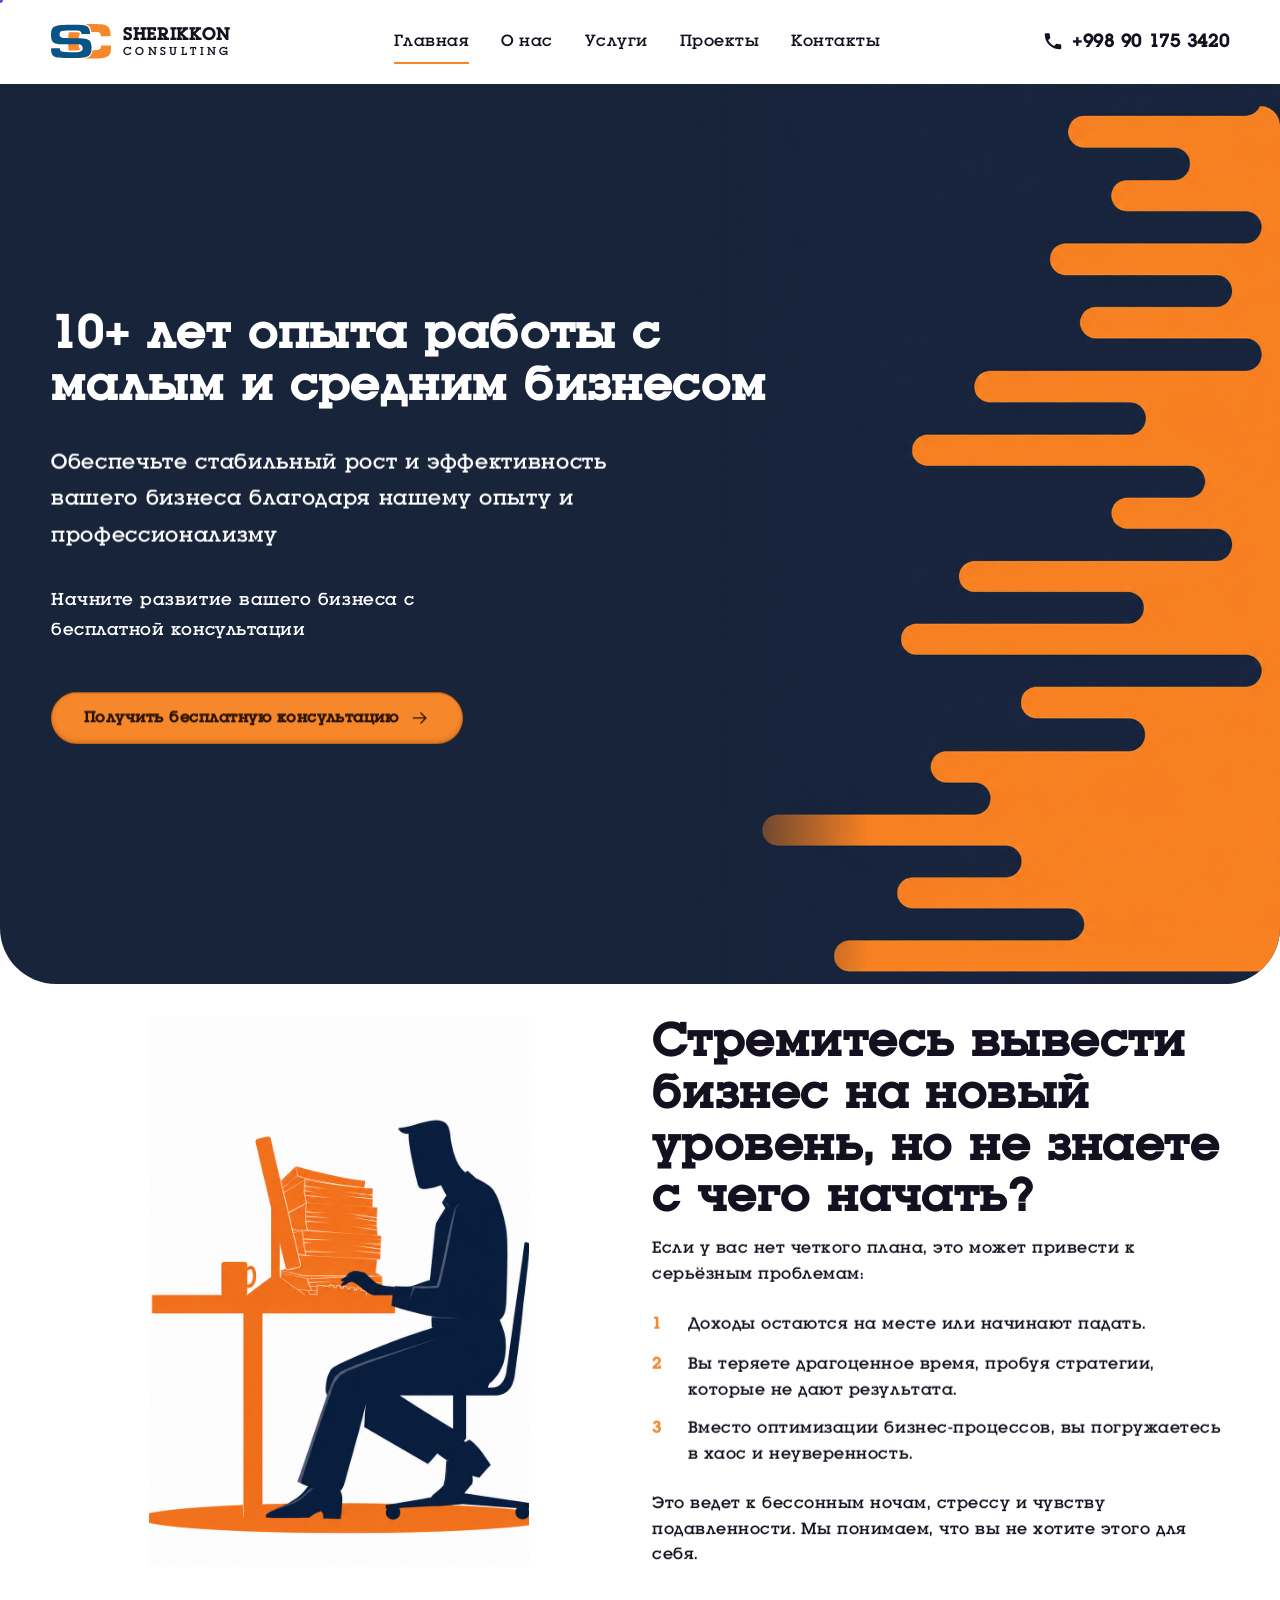
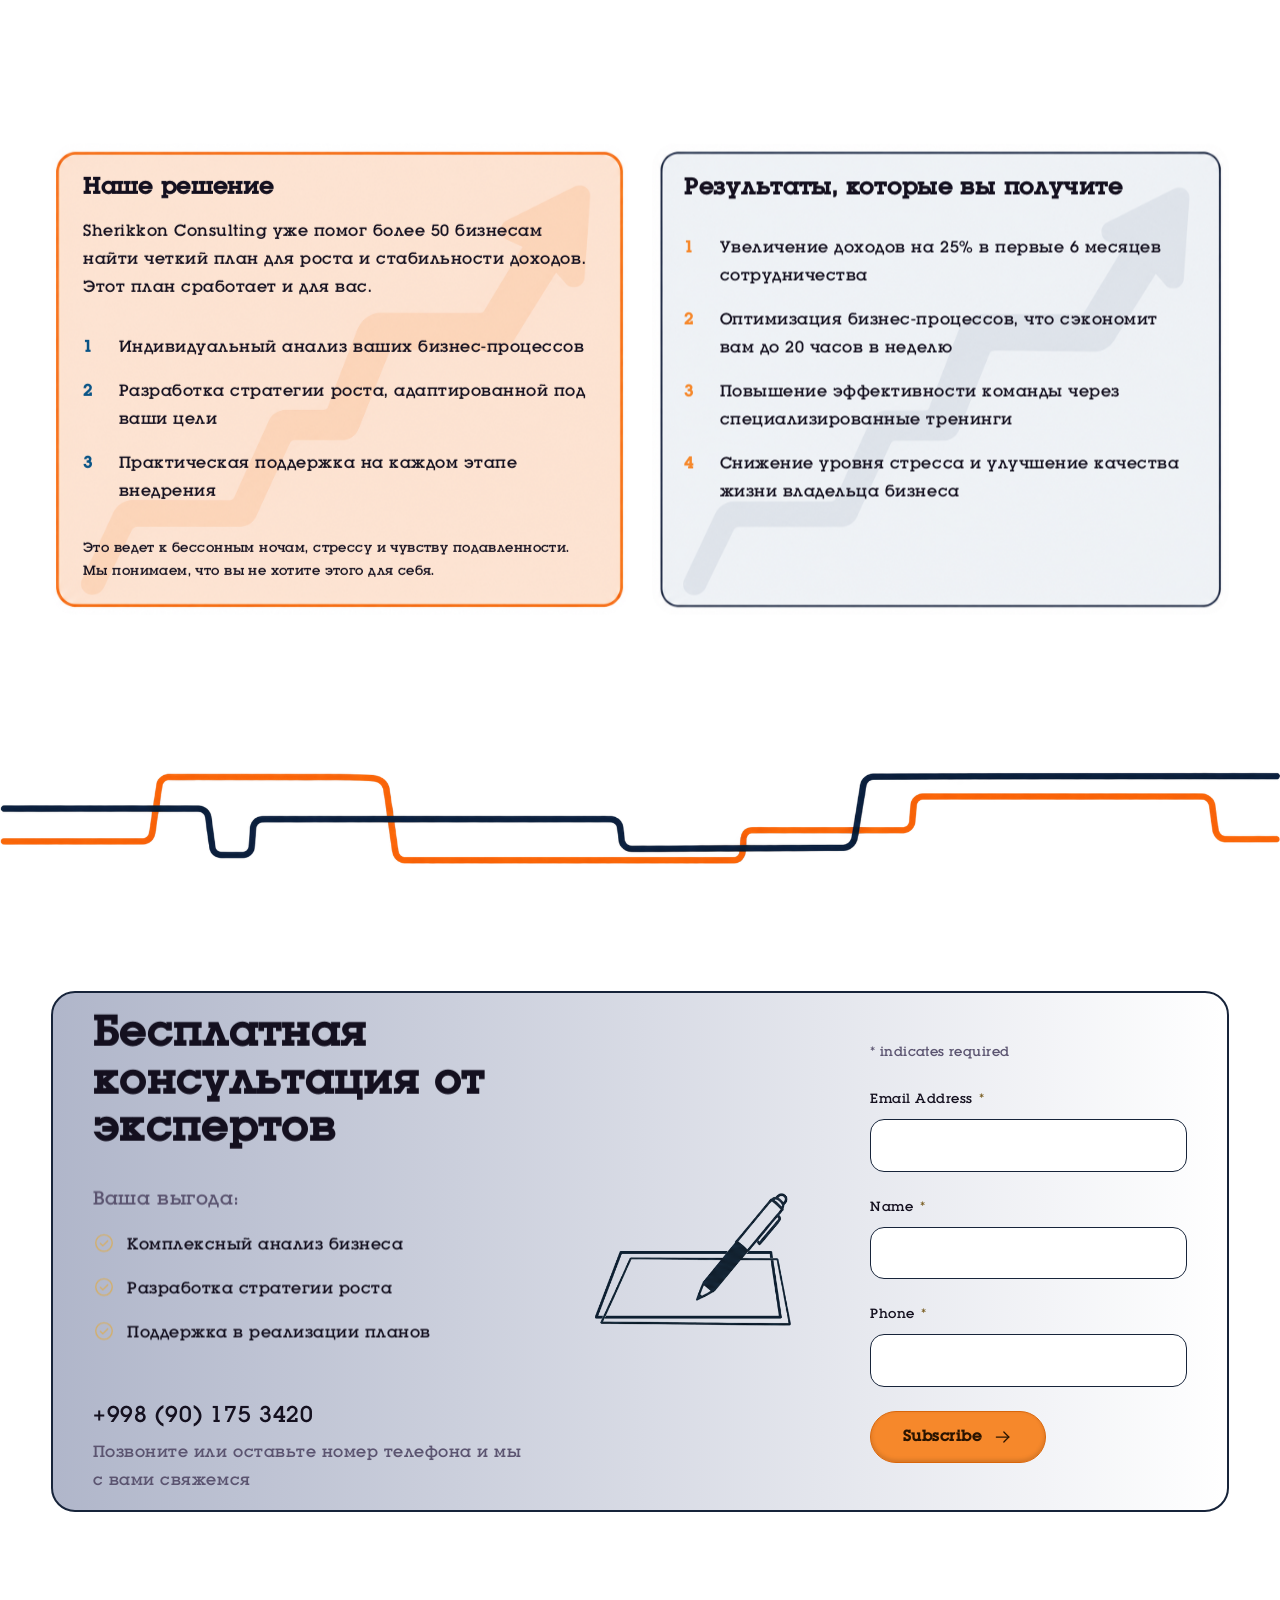
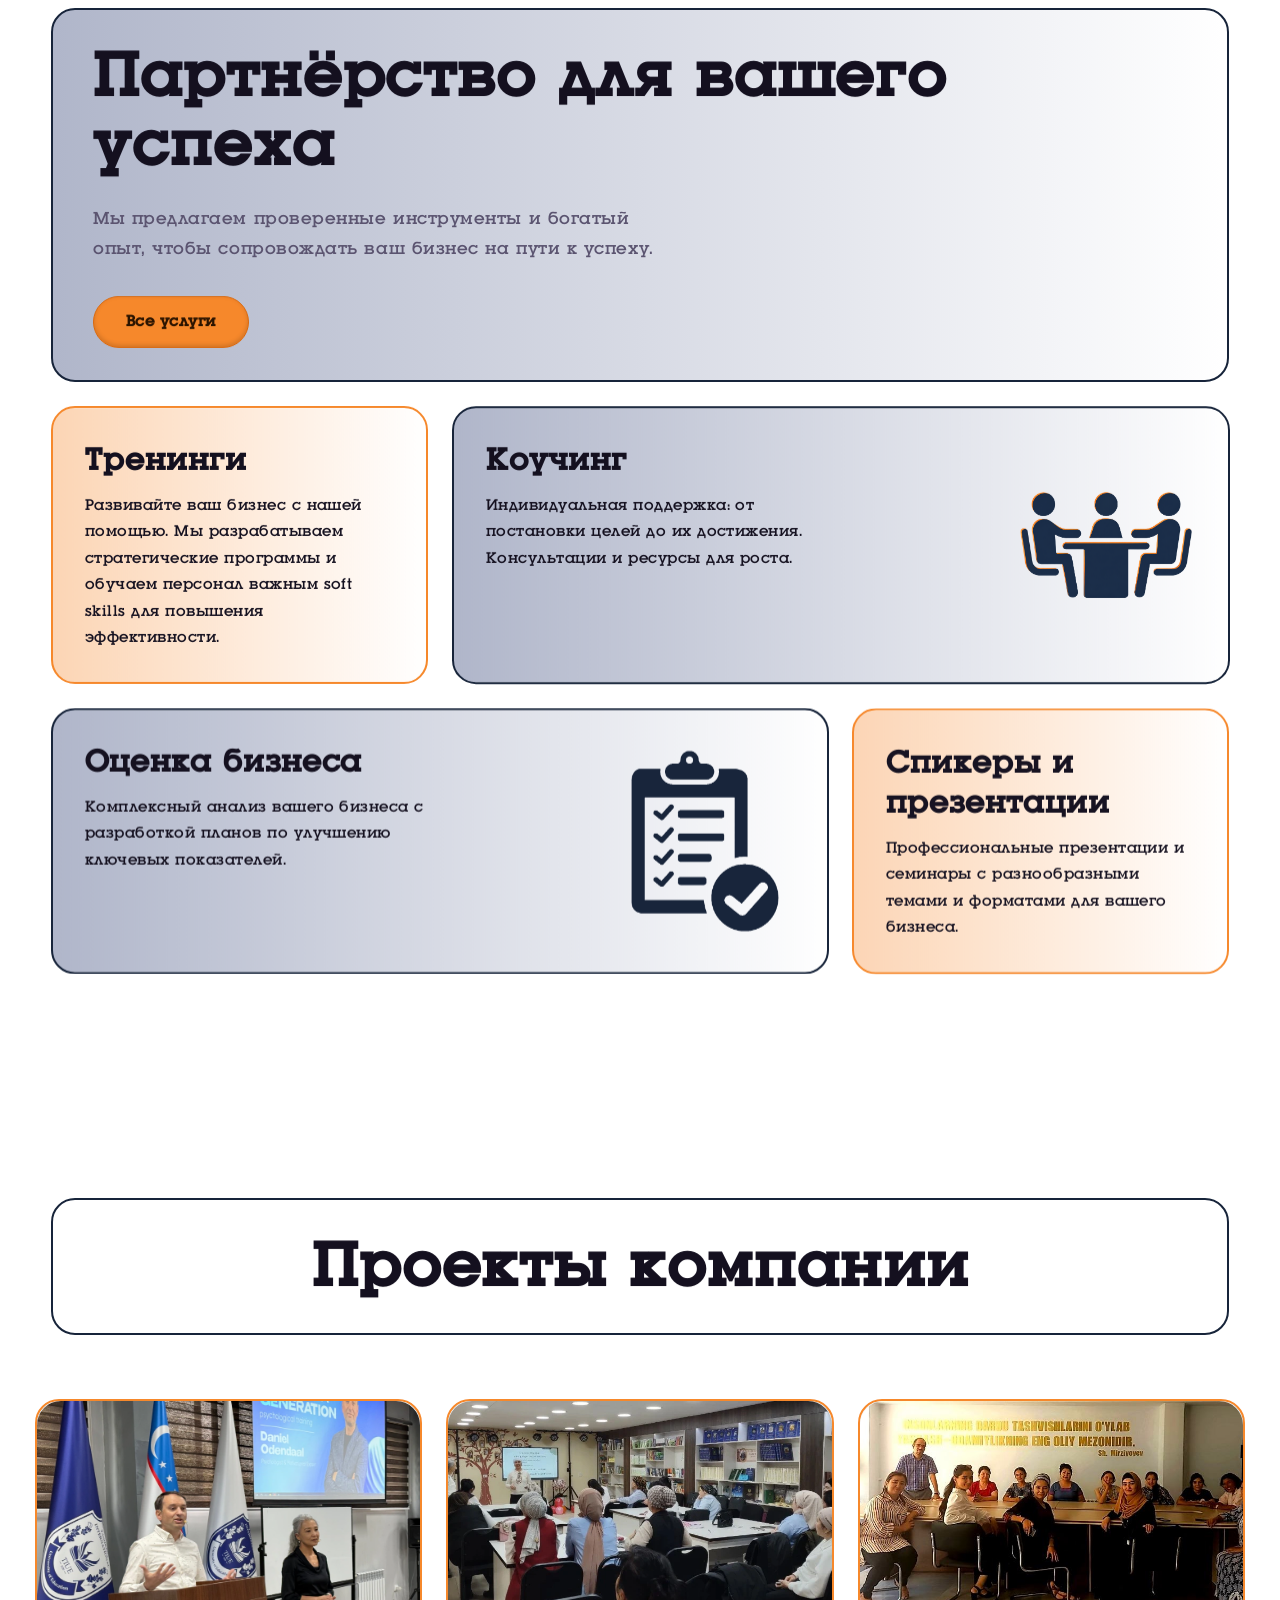
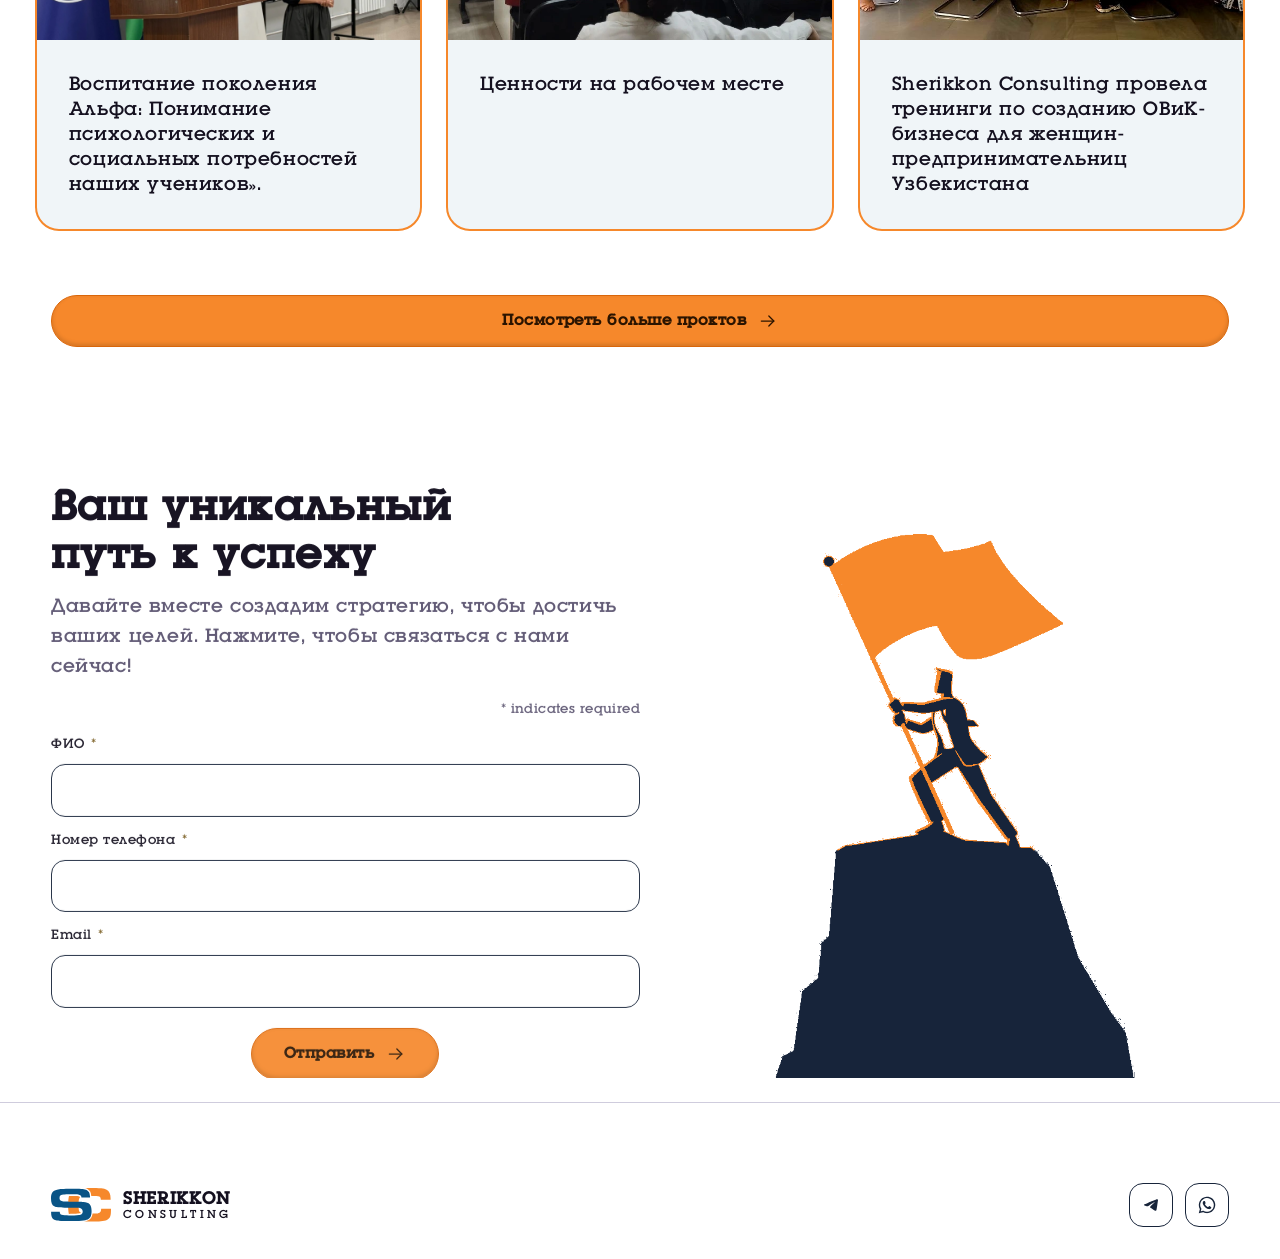
==== commit 401a826c: "Remove the page-transition curtain effect Was getting stuck fully covering the page (solid violet-ma" ====
--- a/index.html
+++ b/index.html
@@ -28,16 +28,7 @@
 <script>
 (function(d){
   if ('scrollRestoration' in history) { history.scrollRestoration = 'manual'; }
-  var r = d.documentElement;
-  r.classList.add('js');
-  try {
-    if (sessionStorage.getItem('sk:entering') === '1') {
-      sessionStorage.removeItem('sk:entering');
-      if (!matchMedia('(prefers-reduced-motion: reduce)').matches) {
-        r.classList.add('is-entering');
-      }
-    }
-  } catch (e) {}
+  d.documentElement.classList.add('js');
 })(document);
 </script>
 </head>
@@ -66,7 +57,6 @@
 
 <a class="skip-link" href="#main">Перейти к содержимому</a>
 
-<div class="curtain" id="curtain" aria-hidden="true"></div>
 <div class="cursor" id="cursorDot" aria-hidden="true"></div>
 
 
--- a/assets/css/tokens.css
+++ b/assets/css/tokens.css
@@ -200,10 +200,14 @@
      заголовках (.grad), где --gradient-gold читается почти плоским. */
   --gradient-heading-accent: linear-gradient(120deg, var(--accent-deep) 0%, var(--accent) 55%, var(--accent-light) 100%);
 
-  /* ---------- Типографика ---------- */
-  --font-heading: 'Exo 2', -apple-system, BlinkMacSystemFont, 'Segoe UI', Roboto, sans-serif;
-  --font-body: 'Exo 2', -apple-system, BlinkMacSystemFont, 'Segoe UI', Roboto, sans-serif;
-  --font-h: 'IBM Plex Sans', -apple-system, BlinkMacSystemFont, 'Segoe UI', Roboto, sans-serif;
+  /* ---------- Типографика ----------
+     Luga (клиентский фирменный шрифт) — теперь дефолт почти везде,
+     чтобы не переопределять его вручную посекционно. Exo 2/IBM Plex
+     остаются как фолбэк. --font-accent (eyebrow-подписи, роль в
+     карточках команды) нарочно не тронут — отдельный акцентный стиль. */
+  --font-heading: 'Luga', 'Exo 2', -apple-system, BlinkMacSystemFont, 'Segoe UI', Roboto, sans-serif;
+  --font-body: 'Luga', 'Exo 2', -apple-system, BlinkMacSystemFont, 'Segoe UI', Roboto, sans-serif;
+  --font-h: 'Luga', 'IBM Plex Sans', -apple-system, BlinkMacSystemFont, 'Segoe UI', Roboto, sans-serif;
   --font-accent: 'Alegreya Sans', Georgia, serif;
 
   /* Шкала 12 → 88, крупные кегли текучие */
--- a/assets/css/styles.css
+++ b/assets/css/styles.css
@@ -57,6 +57,9 @@
     font-size: var(--text-md);
     line-height: var(--leading-body);
     font-weight: 400;
+    /* Luga (--font-body) читается свободнее с небольшим трекингом —
+       та же пара 0.03em, что уже была расставлена вручную посекционно. */
+    letter-spacing: 0.03em;
   }
 
   /* Блокировка скролла при открытом меню — без сдвига контента */
@@ -70,7 +73,9 @@
     font-family: var(--font-h);
     font-weight: 600;
     line-height: var(--leading-tight);
-    letter-spacing: var(--tracking-tight);
+    /* Luga (--font-h) — тот же трекинг 0.03em, что уже был расставлен
+       вручную посекционно, вместо тесного --tracking-tight под IBM Plex. */
+    letter-spacing: 0.03em;
     color: var(--fg);
   }
 
@@ -178,23 +183,6 @@
     transition: transform var(--dur) var(--ease-out);
   }
   .skip-link:focus-visible { transform: translateY(0); color: var(--on-accent); }
-
-  /* ---------- Штора перехода между страницами ---------- */
-  .curtain {
-    position: fixed;
-    inset: 0;
-    z-index: var(--z-curtain);
-    background: var(--gradient-brand);
-    transform: scaleY(0);
-    transform-origin: bottom;
-    pointer-events: none;
-  }
-  /* Приход по «шторе»: она уже закрывает экран сверху,
-     стартовое состояние ставит инлайн-скрипт в <head>, чтобы не мигало */
-  .is-entering .curtain {
-    transform: scaleY(1);
-    transform-origin: top;
-  }
 
   /* ---------- Кастомный курсор (только мышь) ---------- */
   .cursor {
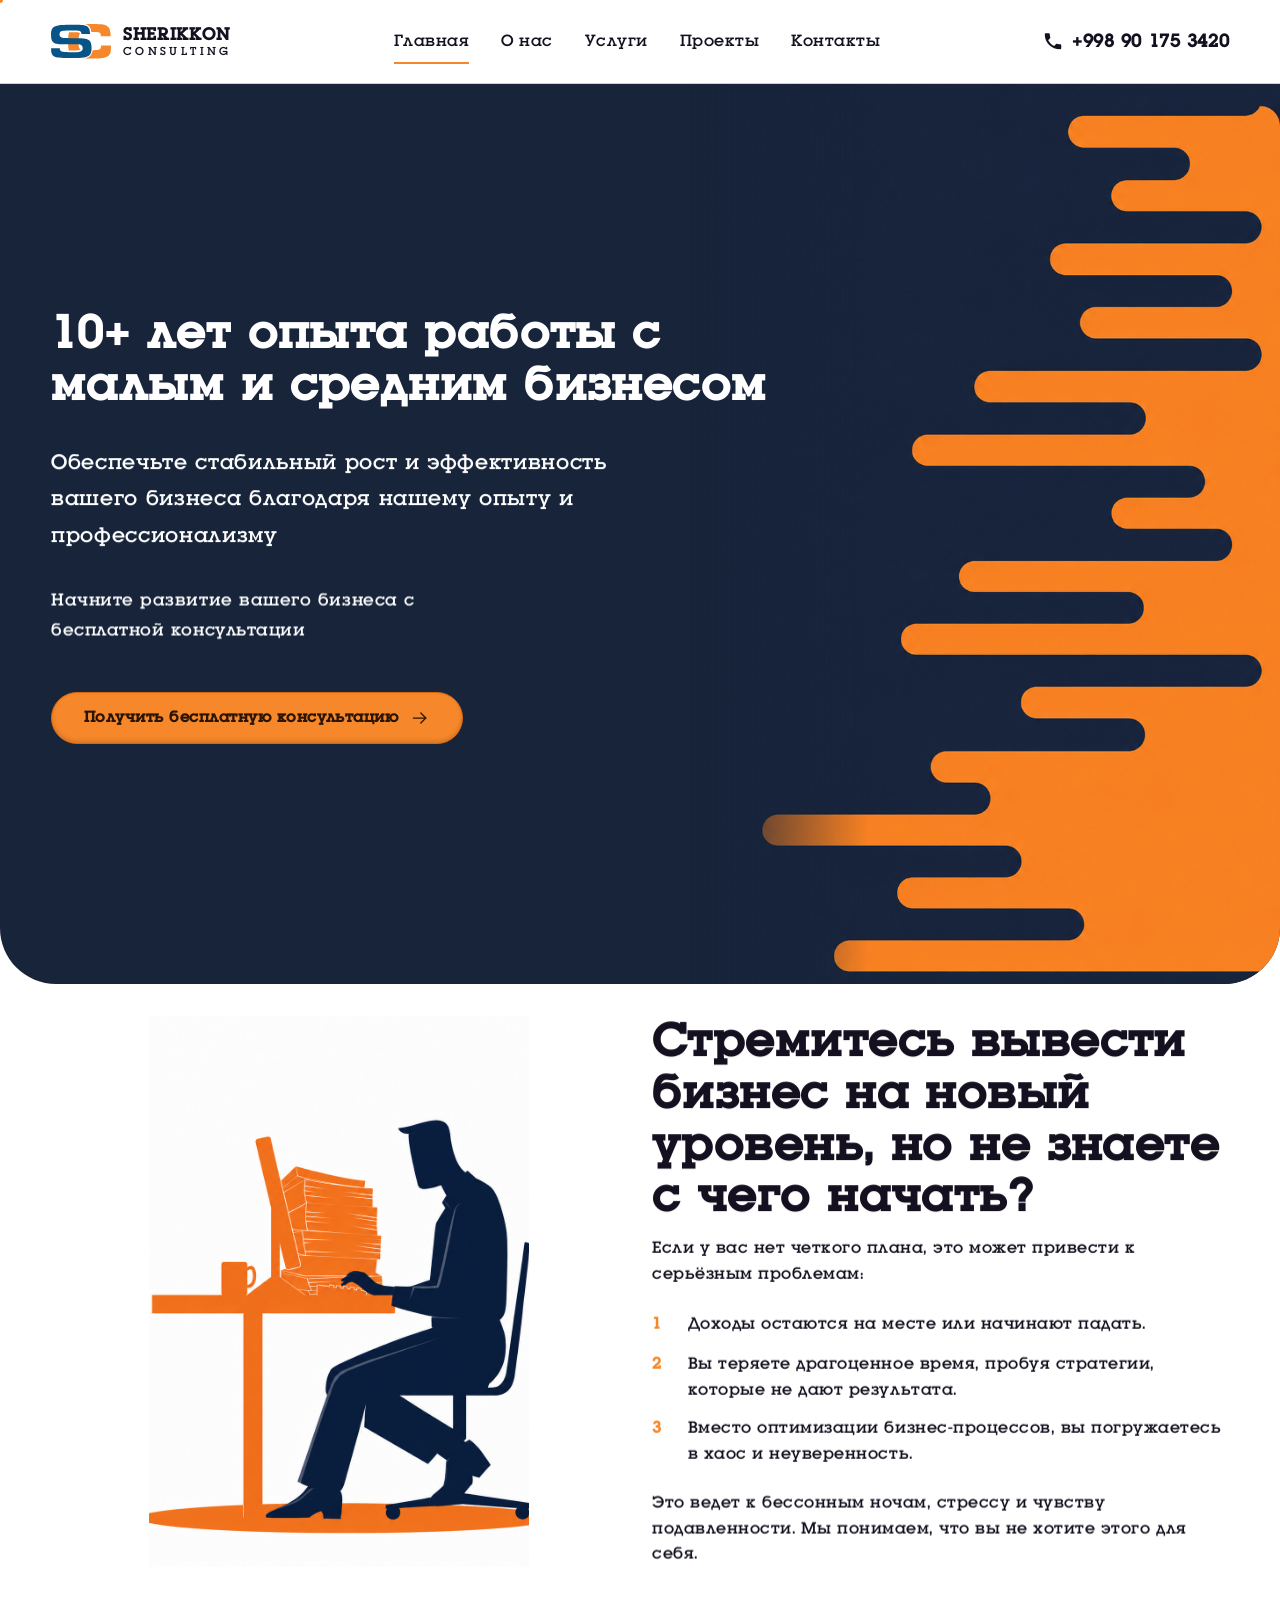
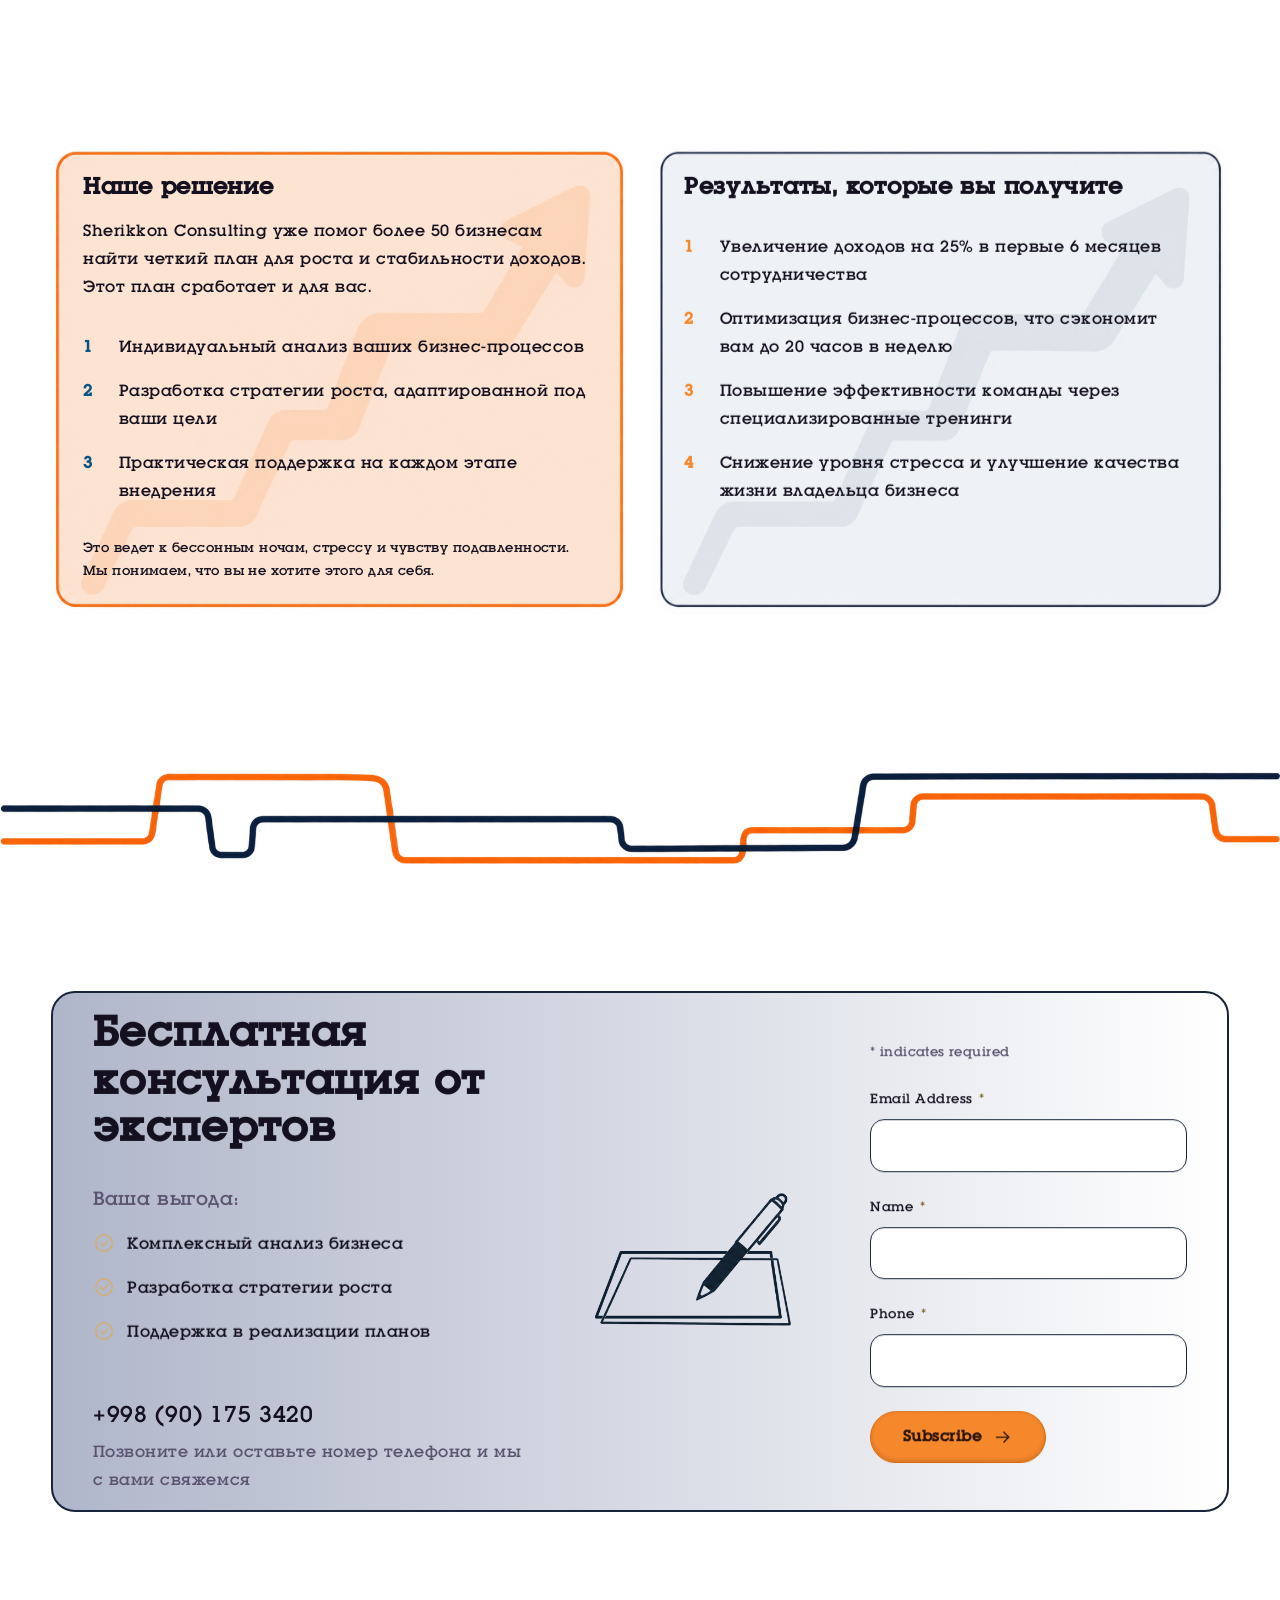
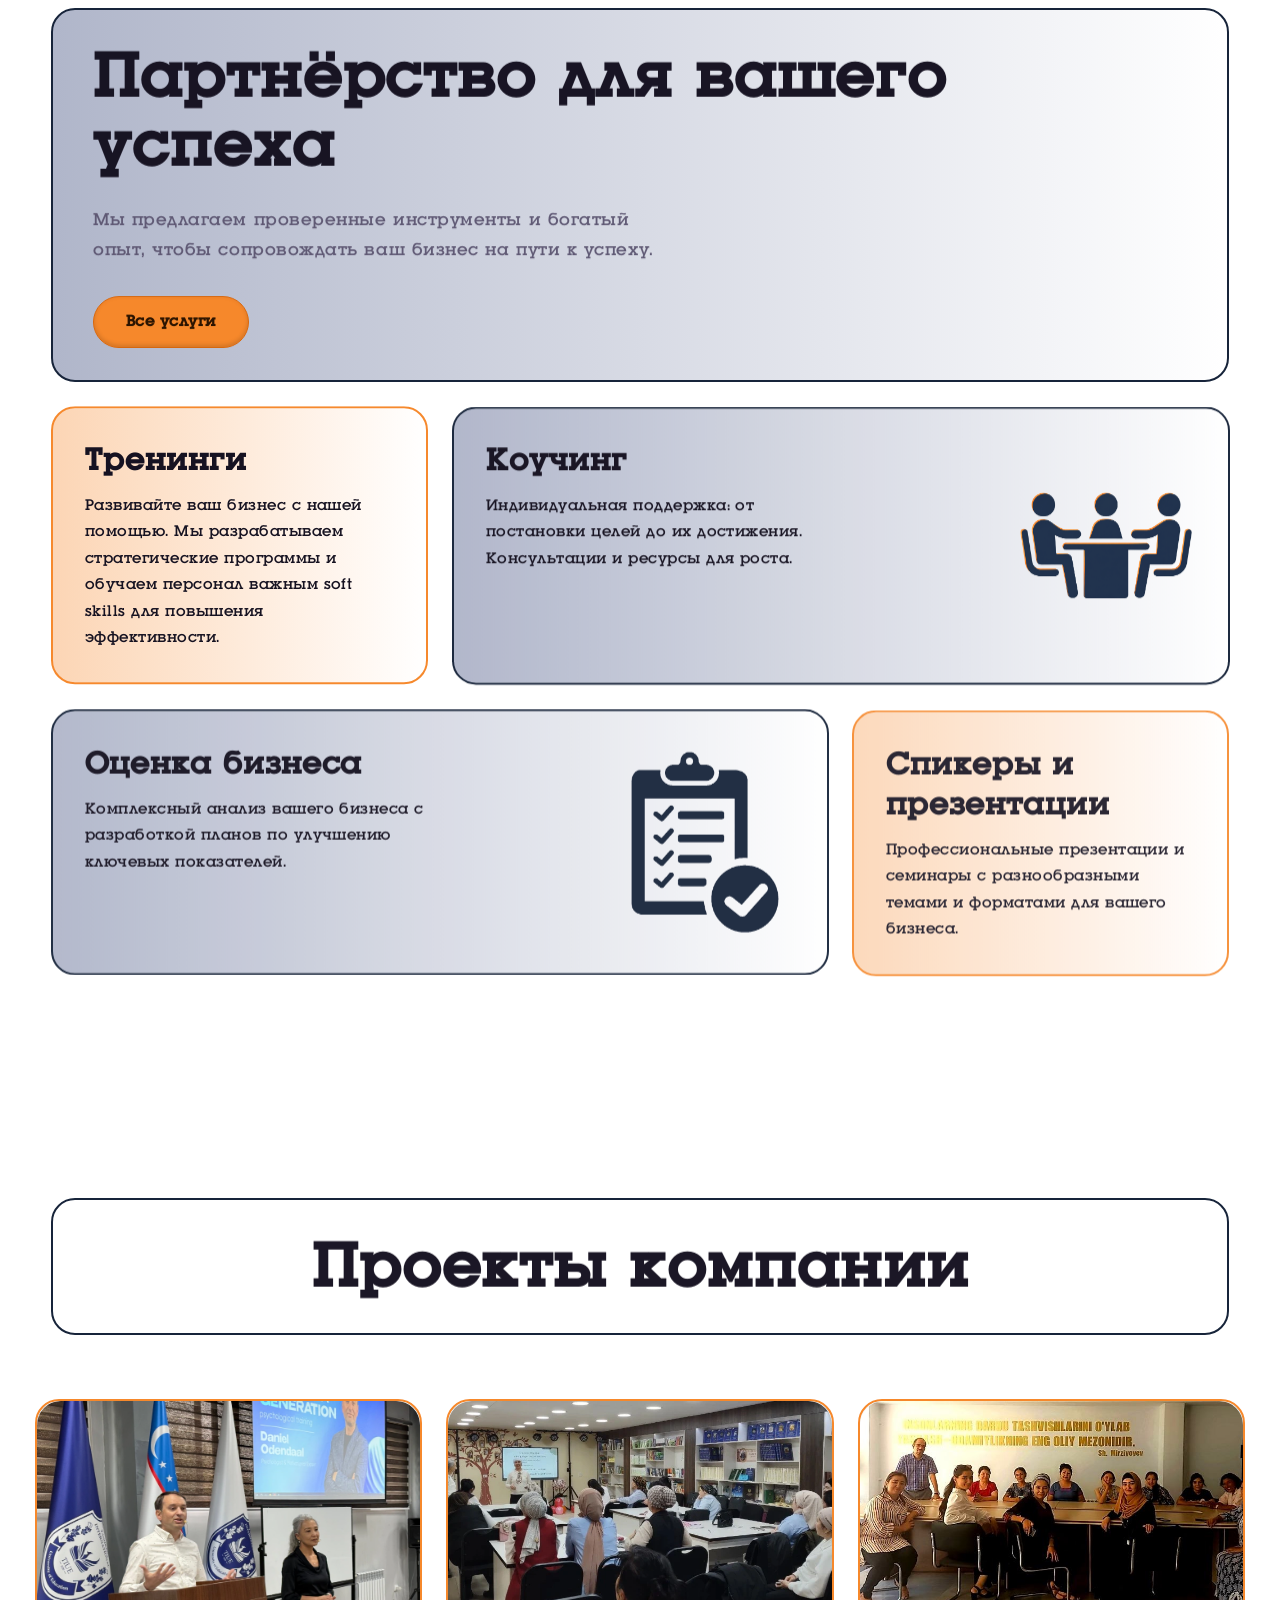
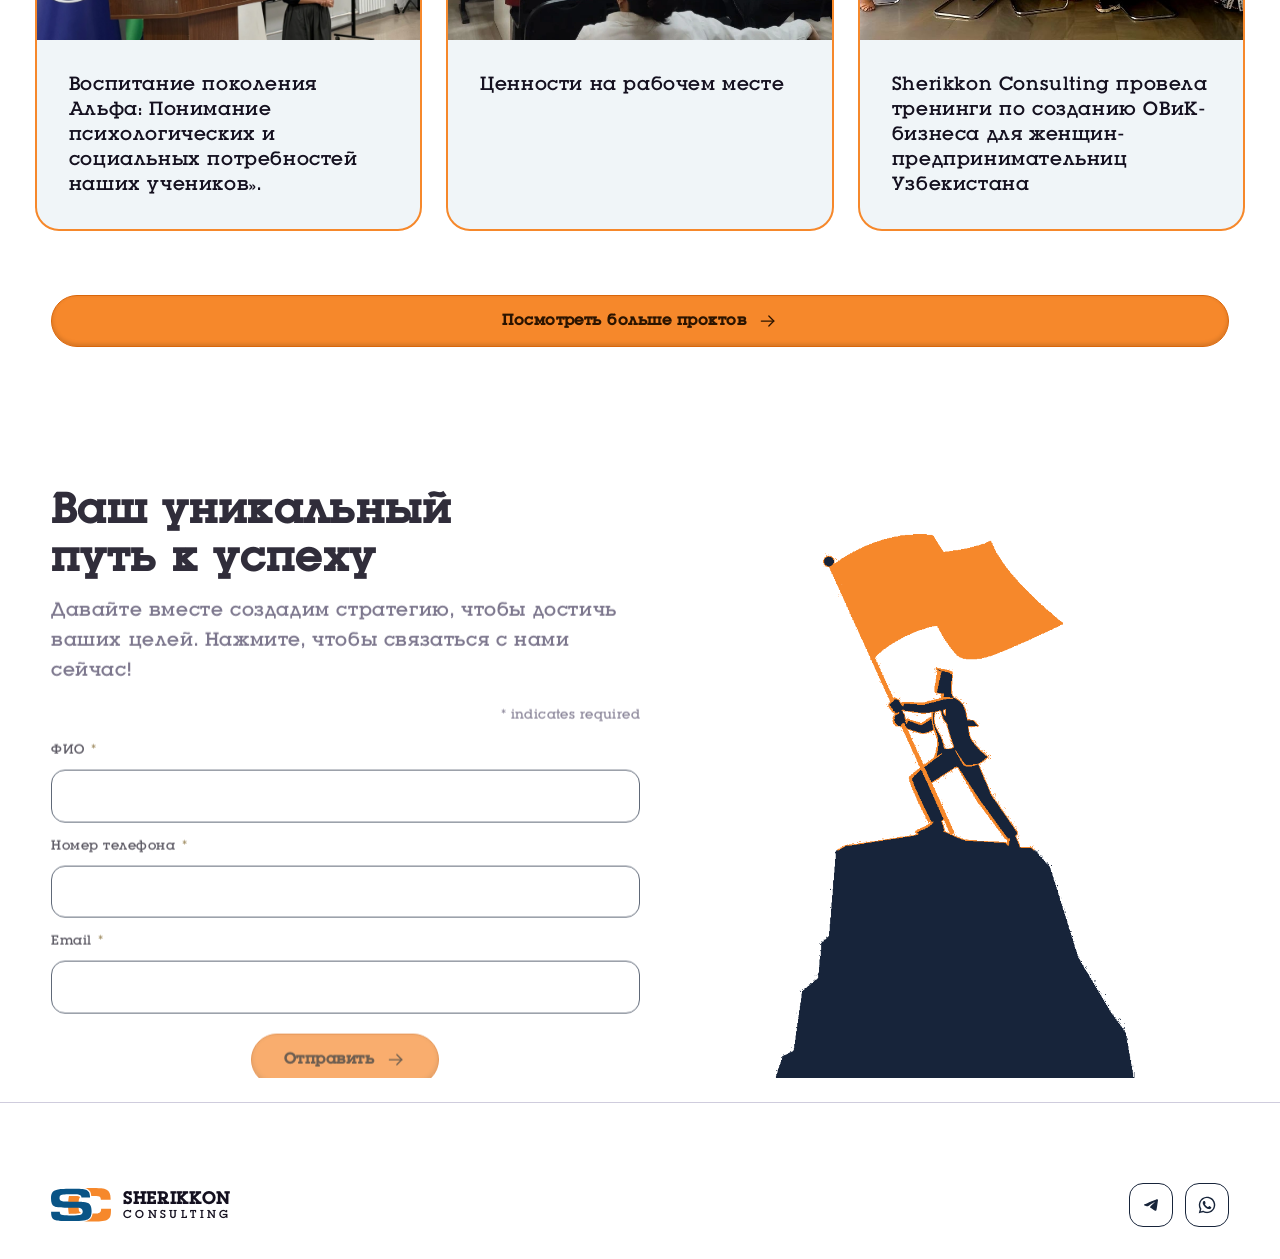
==== commit 10a281f6: "Fix duplicate #rezultaty id causing double border on homepage card The homepage "Результаты, которые" ====
--- a/index.html
+++ b/index.html
@@ -199,7 +199,7 @@
           </p>
         </div>
 
-        <div class="card" id="rezultaty" data-reveal>
+        <div class="card" id="rezultaty-card" data-reveal>
           <h2 style="font-size:var(--text-2xl)">Результаты, которые вы получите</h2>
           <ol class="plain-list mt-6">
             <li class="plain-list__item"><span class="plain-list__num">1</span><span class="plain-list__text"><strong>Увеличение доходов на 25%</strong> в первые 6 месяцев сотрудничества</span></li>
--- a/assets/css/tokens.css
+++ b/assets/css/tokens.css
@@ -152,11 +152,11 @@
   --border:        #E4E3ED;  /* границы и разделители */
   --border-strong: #CFCCDD;  /* границы в hover / focus-within */
 
-  /* Бренд: фиолетовый = всё интерактивное */
-  --primary:       #7C3AED;  /* 5.4:1 на белом — AA, ссылки и акценты */
-  --primary-light: #A78BFA;  /* декоративный: рамки, свечения — НЕ для текста на светлом */
-  --primary-deep:  #4C1D95;  /* тёмно-фиолетовый — для текста, если нужен акцент темнее */
-  --on-primary:    #FFFFFF;
+  /* Бренд: navy/orange = всё интерактивное (было фиолетовым до ребрендинга) */
+  --primary:       #F6882B;  /* фирменный оранжевый — ссылки и акценты */
+  --primary-light: #FBB876;  /* декоративный: рамки, свечения — НЕ для текста на светлом */
+  --primary-deep:  #17243A;  /* фирменный navy — для текста, если нужен акцент темнее */
+  --on-primary:    #2B1400;
 
   /* Акцент: шампань-золото = премиальный акцент, CTA, декоративные цифры */
   --accent:        #D4AF6A;  /* декоративный/фон кнопки — НЕ для текста на светлом (мал контраст) */
@@ -189,7 +189,7 @@
 
   /* Плёнки и свечения */
   --scrim:         rgba(7, 4, 16, 0.78);   /* оверлей модалок/меню */
-  --glow-violet:   rgba(124, 58, 237, 0.16);
+  --glow-violet:   rgba(246, 136, 43, 0.16);
   --glow-fuchsia:  rgba(192, 38, 211, 0.12);
   --glow-gold:     rgba(212, 175, 106, 0.18);
 
--- a/assets/css/styles.css
+++ b/assets/css/styles.css
@@ -222,11 +222,10 @@
     transition: background-color var(--dur) var(--ease-soft),
                 border-color var(--dur) var(--ease-soft),
                 backdrop-filter var(--dur) var(--ease-soft);
-    border-bottom: 1px solid transparent;
-  }
-  .header.is-scrolled {
-    background: var(--chrome-bg);
-    border-bottom-color: var(--chrome-border);
+    /* Раньше граница появлялась только после скролла (header был
+       fixed поверх hero) — теперь header static и всегда на белом
+       фоне, так что граница нужна сразу, а не только в .is-scrolled. */
+    border-bottom: 1px solid var(--chrome-border);
   }
   /* Лого (шапка и футер — общий класс) больше не подсвечивается на
      наведении, ни цветом, ни чем-либо ещё. */
@@ -513,14 +512,17 @@
     font-style: italic;
     font-size: var(--text-lg);
     font-weight: 500;
-    color: var(--accent-deep);
+    color: #17243A;
     margin-bottom: var(--space-4);
   }
+  /* Специфичность .section-head p (0,1,1) иначе перебивает .eyebrow
+     (0,1,0) — берём .section-head .eyebrow (0,2,0), чтобы выиграть. */
+  .section-head .eyebrow { color: #17243A; }
   .eyebrow::before {
     content: '';
     width: 28px;
     height: 1px;
-    background: var(--accent);
+    background: #F6882B;
     flex-shrink: 0;
   }
 
@@ -719,12 +721,12 @@
   }
   /* Карточка "Результаты" — тот же приём: присланная картинка вместо
      обычной заливки, цифры оранжевые. */
-  #reshenie #rezultaty .plain-list__num { color: #F6882B; }
+  #reshenie #rezultaty-card .plain-list__num { color: #F6882B; }
   /* Убираем жирность у <strong>-фрагментов в списках "Проблема" и
      "Результаты" — весь текст пункта одного веса. */
   #problema .plain-list__text strong,
   #reshenie .plain-list__text strong { font-weight: inherit; }
-  #reshenie #rezultaty {
+  #reshenie #rezultaty-card {
     background-image: url('../img/card-arrow-blue.png');
     background-size: cover;
     background-position: center;
@@ -741,6 +743,9 @@
     object-fit: cover;
     object-position: center;
   }
+  /* Список "Проекты" — фон секции ниже волнистого разделителя navy;
+     сами карточки светлые, читаются без изменений цвета текста. */
+  #proekty-list { background: #17243A; }
 
   /* На десктопе боли складываются друг на друга и сменяются по скроллу */
   @media (min-width: 1024px) {
@@ -884,6 +889,7 @@
     padding: 0;
     text-decoration: none;
     border: 2px solid #F6882B;
+    overflow: hidden;
   }
   .project__title {
     font-family: 'Luga', var(--font-heading);
@@ -927,6 +933,7 @@
     background: var(--surface-3);
   }
   .project__media img {
+    display: block;
     width: 100%;
     height: 100%;
     object-fit: cover;
@@ -959,37 +966,125 @@
     font-size: var(--text-xl);
     line-height: var(--leading-snug);
   }
-
-  /* ---------- Команда ---------- */
+  /* Список "Проекты" — тело карточки (не фото) заливаем фирменным
+     оранжевым; кнопку перекрашиваем в navy, иначе стандартная
+     оранжевая .btn--primary сливалась бы с фоном. */
+  #proekty-list .project__body { background: #F6882B; }
+  #proekty-list .project__title { color: #17243A; }
+  #proekty-list .card__link.btn--primary {
+    background-color: #17243A;
+    color: #FFFFFF;
+  }
+
+  /* ---------- Команда ----------
+     Фото уже уменьшены (max-width: 452px) относительно широкой
+     grid-колонки — центрируем карточку в колонке, иначе слева и
+     справа получаются разные отступы. */
+  .person {
+    display: flex;
+    flex-direction: column;
+    align-items: center;
+    width: 100%;
+  }
   .person__media {
-    aspect-ratio: 3 / 4;
+    position: relative;
+    aspect-ratio: 1 / 1;
+    width: 100%;
+    max-width: 452px;
     border-radius: var(--radius-lg);
     overflow: hidden;
     background: var(--surface-3);
-    margin-bottom: var(--space-5);
+    border: 2px solid #17243A;
+    margin-bottom: var(--space-4);
   }
   .person__media img {
     width: 100%;
     height: 100%;
     object-fit: cover;
     object-position: center top;
-    filter: grayscale(1) contrast(1.05);
-    transition: filter var(--dur-slow) var(--ease-out),
-                transform var(--dur-slow) var(--ease-out);
-  }
-  .person:hover .person__media img {
-    filter: grayscale(0) contrast(1);
-    transform: scale(1.04);
-  }
-  .person__name { font-size: var(--text-xl); }
+    transition: transform var(--dur-slow) var(--ease-out);
+  }
+  .person__media:hover img { transform: scale(1.04); }
+  /* Тёмный градиент-подложка снизу фото — имя и роль лежат прямо на
+     фото, читаемо на любом фоне, без затемнения самой фотографии. */
+  .person__overlay {
+    position: absolute;
+    left: 0;
+    right: 0;
+    bottom: 0;
+    padding: var(--space-8) var(--space-5) var(--space-5);
+    background: linear-gradient(0deg, rgba(23, 36, 58, 0.97) 0%, rgba(23, 36, 58, 0.8) 45%, rgba(23, 36, 58, 0.15) 85%, transparent 100%);
+    text-align: left;
+  }
+  .person__name {
+    font-size: var(--text-xl);
+    font-weight: 400;
+    color: #FFFFFF;
+    text-shadow: 0 1px 3px rgba(0, 0, 0, 0.35);
+  }
   .person__role {
     margin-top: var(--space-2);
     font-family: var(--font-accent);
     font-style: italic;
     font-size: var(--text-base);
     font-weight: 500;
-    color: var(--accent-deep);
-  }
+    color: #FFFFFF;
+    text-shadow: 0 1px 3px rgba(0, 0, 0, 0.35);
+  }
+  /* Кнопка под карточкой — отдельно, не внутри окантовки фото. */
+  /* Стандартная кнопка сайта (.btn--primary) — только размер/отступ
+     под карточку свои, цвет/форма/жирность берём из базового класса,
+     жирность сознательно убрана только здесь. */
+  .person__more {
+    width: 100%;
+    max-width: 452px;
+    font-weight: 400;
+  }
+  /* Шеврон крутится при раскрытии — сам аккордеон переключает
+     aria-expanded/is-open через JS. */
+  .person__more .btn__arrow { transition: transform var(--dur) var(--ease-soft); }
+  .person__more.is-open .btn__arrow { transform: rotate(180deg); }
+  /* Кнопка и панель — единая раскрывающаяся фигура одного (оранжевого)
+     цвета: у открытой кнопки низ без скругления и без нижней границы,
+     панель встык под ней теми же цветами, скруглена только снизу. */
+  .person__more.is-open {
+    border-bottom-left-radius: 0;
+    border-bottom-right-radius: 0;
+    border-bottom: none;
+  }
+  /* .btn--primary:hover масштабирует кнопку — это должно работать
+     только при наведении на закрытую кнопку, не залипать после
+     раскрытия (клик снимает :hover не сразу/не везде надёжно). */
+  .person__more.is-open,
+  .person__more.is-open:hover {
+    transform: none;
+  }
+  /* Раскрытие анимировано через max-height, высота содержимого
+     замеряется в JS (scrollHeight) при клике — надёжнее, чем
+     grid-template-rows 0fr/1fr, который в этом окружении не
+     анимировался. Фон/рамка/паддинги — на внутренней обёртке, иначе
+     рамка была бы видна тонкой полоской даже в свёрнутом состоянии. */
+  .person__bio {
+    margin-top: 0;
+    width: 100%;
+    max-width: 452px;
+    max-height: 0;
+    overflow: hidden;
+    transition: max-height var(--dur-slow) var(--ease-soft);
+  }
+  .person__bio-inner {
+    text-align: left;
+    background-color: #F6882B;
+    border: 1px solid #D9660A;
+    border-top: none;
+    border-bottom-left-radius: var(--radius-lg);
+    border-bottom-right-radius: var(--radius-lg);
+    color: #000000;
+    padding: var(--space-6);
+  }
+  .person__bio-inner p + p { margin-top: var(--space-4); }
+  .person__bio-inner strong { color: #000000; font-weight: 400; }
+  #komanda .grid--4 { align-items: start; gap: var(--space-2); }
 
   /* ---------- Нумерованный список причин ---------- */
   .reason {
@@ -1500,6 +1595,47 @@
     pointer-events: none;
   }
   .page-hero__inner { position: relative; z-index: var(--z-raised); }
+  /* Кейсы проектов — фирменный сине-оранжевый фон вместо белого;
+     текст поверх переключаем на белый для читаемости, а фиолетовое
+     свечение ::before отключаем — оно не сочетается с ярким фоном. */
+  .page-hero--case {
+    background: #17243A url('../img/proekt-hero-bg.jpg') center / 100% 100% no-repeat;
+  }
+  .page-hero--case::before { display: none; }
+  .page-hero--case .crumbs a,
+  .page-hero--case .crumbs span,
+  .page-hero--case h1 {
+    color: #FFFFFF;
+  }
+  .page-hero--case .crumbs a:hover { color: #F6882B; }
+  .page-hero--case .crumbs__sep { color: #FFFFFF; }
+  /* Фото + абзац кейса переехали внутрь героя, справа от заголовка,
+     вместо отдельной белой секции под ним. */
+  .page-hero--case .page-hero__inner { display: grid; gap: var(--space-8); }
+  @media (min-width: 900px) {
+    .page-hero--case .page-hero__inner { grid-template-columns: minmax(0, 1fr) minmax(0, 1fr); align-items: center; }
+  }
+  /* Без min-width:0 длинный текст в колонке отказывается сжиматься и
+     вылезает за пределы своей колонки, наезжая на соседнюю. */
+  .page-hero--case .page-hero__inner > * { min-width: 0; }
+  .page-hero--case h1 { max-width: none; }
+  .page-hero--case .page-hero__media img {
+    width: 100%;
+    display: block;
+    border-radius: var(--radius-lg);
+    border: 2px solid #FFFFFF;
+  }
+  .page-hero--case .page-hero__caption {
+    margin-top: var(--space-4);
+    color: #FFFFFF;
+  }
+  /* "Контакты" — блок с адресом/телефоном/графиком/email переехал
+     внутрь героя, справа от заголовка, вместо отдельной секции ниже. */
+  .page-hero--kontakti .page-hero__inner { display: grid; gap: var(--space-8); }
+  @media (min-width: 900px) {
+    .page-hero--kontakti .page-hero__inner { grid-template-columns: minmax(0, 1fr) minmax(0, 1fr); align-items: start; }
+  }
+  .page-hero--kontakti .page-hero__contacts .contact-item:first-child { padding-top: 0; }
   /* ---------- Детальная страница проекта (title + фото + абзац,
      как в оригинале — минимально, без лишних блоков) ---------- */
   .project-detail__media {
@@ -1510,33 +1646,226 @@
   .project-detail__media img { width: 100%; height: auto; display: block; }
   .page-hero h1 { font-size: var(--text-5xl); max-width: 20ch; }
   .page-hero .lead { margin-top: var(--space-6); }
+  /* Заголовок кейса теперь в узкой (половинной) колонке, а не на всю
+     ширину героя — --text-5xl был рассчитан на полноширинный вариант
+     и позволял отдельным длинным словам (SplitText делает каждое
+     слово неразрывным блоком для word-by-word анимации) вылезать за
+     край колонки. */
+  @media (min-width: 900px) {
+    .page-hero--case h1 { font-size: var(--text-4xl); }
+  }
+  /* "О нас" — весь блок (крошки, заголовок, текст, силуэт, линия под
+     ним) подтянут ближе к шапке, было слишком много пустого места. */
+  .page-hero--onas { padding-block: var(--space-6) var(--space-5); }
+  .page-hero--onas .lead { margin-top: var(--space-4); color: #000000; font-weight: 400; }
+  /* Рамка вокруг самого текста (крошки+заголовок+абзац), а не во всю
+     ширину контейнера — иначе иллюстрация справа оказывалась зажата
+     внутри той же рамки. Градиент вертикальный, синий снизу. */
+  .page-hero--onas .page-hero__inner { position: relative; }
+  .page-hero--onas .page-hero__text {
+    max-width: 780px;
+    background: linear-gradient(0deg, #B0B6CA 0%, #FFFFFF 100%);
+    border: 2px solid #17243A;
+    border-top: none;
+    /* Без верхней границы скругление верхних углов оставляло висящий
+       "крюк" из левой/правой границы — убираем его, скругляем только низ. */
+    border-radius: 0 0 var(--radius-lg) var(--radius-lg);
+    padding: var(--space-7);
+  }
+  .page-hero__figure {
+    display: none;
+    position: absolute;
+    top: 50%;
+    right: var(--space-5);
+    transform: translateY(-50%);
+    width: 400px;
+    height: auto;
+    pointer-events: none;
+  }
+  @media (min-width: 1024px) { .page-hero__figure { display: block; } }
+  .page-hero--uslugi .page-hero__figure { width: 480px; }
+  .page-hero--proekti .page-hero__figure { width: 200px; }
+  .page-hero--uslugi .page-hero__inner {
+    border: 2px solid #17243A;
+    border-radius: var(--radius-lg);
+    padding: var(--space-7);
+  }
+  /* "Сила в единстве: наша команда" — стандартная рамка секции,
+     как у "Услуги"/"Проекты". */
+  #komanda .section-head {
+    max-width: none;
+    background: linear-gradient(90deg, #B0B6CA 0%, #FFFFFF 100%);
+    border: 2px solid #17243A;
+    border-radius: var(--radius-lg);
+    padding: var(--space-6) var(--space-7);
+    margin-bottom: var(--space-5);
+  }
+  #komanda .section-head p,
+  #napravlennost .section-head p,
+  #prichiny .reason__text {
+    color: #000000;
+    font-weight: 400;
+  }
+  /* "3 причины" — эйброу как мини-заголовок: шрифт Luga, жирный;
+     сам H2 ниже, наоборот, не жирный. */
+  #prichiny .eyebrow {
+    font-family: var(--font-h);
+    font-style: normal;
+    font-weight: 700;
+    white-space: nowrap;
+    gap: 0;
+    line-height: 1;
+    margin-top: 0;
+  }
+  #prichiny .eyebrow::before { display: none; }
+  #prichiny h2 { font-weight: 400; }
+  #prichiny .reason__num { color: #17243A; -webkit-text-stroke-width: 0; }
+  /* Заголовок слева, список причин — колонкой справа. */
+  @media (min-width: 900px) {
+    #prichiny .container--narrow {
+      max-width: var(--container);
+      display: grid;
+      grid-template-columns: minmax(0, 340px) 1fr;
+      gap: var(--space-9);
+      align-items: start;
+    }
+    #prichiny .section-head { max-width: none; margin-bottom: 0; }
+    #prichiny .eyebrow { font-size: var(--text-5xl); }
+    #prichiny h2 { font-size: var(--text-3xl); }
+    #prichiny .prichiny-figure {
+      width: 100%;
+      max-width: 217px;
+      height: auto;
+      margin-top: var(--space-6);
+    }
+    #prichiny .reason {
+      grid-template-columns: 64px 1fr;
+      gap: var(--space-5);
+      padding-block: var(--space-4);
+    }
+    #prichiny .reason__num { font-size: var(--text-2xl); }
+    #prichiny .reason__text { max-width: none; }
+  }
+  /* "Наша направленность" — заголовок по центру, карточки Видение/
+     Миссия/Ценности получают стандартную рамку/градиент, иконки были
+     на старом фиолетовом токене (var(--primary)) — теперь navy. */
+  #napravlennost .card {
+    background: linear-gradient(90deg, #B0B6CA 0%, #FFFFFF 100%);
+    border: 2px solid #17243A;
+    transition: transform var(--dur) var(--ease-soft), box-shadow var(--dur) var(--ease-soft);
+  }
+  #napravlennost .card:hover {
+    transform: translateY(-6px);
+    box-shadow: var(--shadow-lg);
+  }
+  #napravlennost .card__icon svg { color: #17243A; }
+  #napravlennost .card__text { color: #17243A; }
+  #napravlennost .card__icon {
+    border: 2px solid #17243A;
+    border-radius: var(--radius-lg);
+  }
+  /* Слишком много пустого места между блоком "Команда" и следующим
+     заголовком — сокращаем нижний отступ секции. */
+  #komanda { padding-bottom: var(--space-6); }
 
   /* ---------- Крупный блок услуги ---------- */
   .service-block {
-    display: grid;
-    gap: var(--space-7);
     padding-block: var(--space-10);
-    border-top: 1px solid var(--border);
-  }
-  @media (min-width: 900px) {
-    .service-block { grid-template-columns: 0.8fr 1.2fr; gap: var(--space-10); }
-  }
-  .service-block__aside { display: flex; flex-direction: column; gap: var(--space-5); }
-  .service-block__num {
-    font-family: var(--font-heading);
-    font-size: var(--text-2xl);
-    color: var(--accent-deep);
-    font-variant-numeric: tabular-nums;
-  }
+    border-top: 2px solid #17243A;
+  }
+  .service-block h2 { margin-bottom: var(--space-5); }
+  /* Скобка-окантовка над заголовком: верх + бока, без низа, скругление
+     только у верхних углов. */
+  #treningi h2, #kouching h2, #ocenka h2, #spikery h2, #rezultaty h2 {
+    display: inline-block;
+    border-top: 2px solid #17243A;
+    border-left: 2px solid #17243A;
+    border-right: 2px solid #17243A;
+    border-radius: var(--radius) var(--radius) 0 0;
+    padding: var(--space-3) var(--space-5) var(--space-2);
+  }
+  .service-block .lead,
+  .service-block p { color: #17243A; }
   .tag-list { display: flex; flex-wrap: wrap; gap: var(--space-2); margin-top: var(--space-5); }
   .tag {
     padding: var(--space-2) var(--space-4);
     border-radius: var(--radius-full);
-    border: 1px solid var(--border);
-    background: var(--surface-2);
+    border: 1px solid #17243A;
+    background: none;
     font-size: var(--text-sm);
-    color: var(--fg-muted);
-  }
+    color: #17243A;
+  }
+  /* Иллюстрации услуг — справа от заголовка/лида, одинаковая ширина
+     и правый край у всех блоков, чтобы визуально стоять в 1 столбик. */
+  #treningi, #kouching, #ocenka, #spikery, #rezultaty { position: relative; }
+  .service-block__figure {
+    display: none;
+    position: absolute;
+    top: var(--space-10);
+    right: 0;
+    width: 380px;
+    height: auto;
+    pointer-events: none;
+  }
+  @media (min-width: 1024px) { .service-block__figure { display: block; } }
+  /* Тегов больше, чем в остальных блоках — узим иллюстрацию, чтобы
+     она не наезжала на последний тег в строке. */
+  #ocenka .service-block__figure { width: 320px; }
+  /* У "Тренинги" тегов больше всех (3 строки) — сужаем иллюстрацию ещё
+     сильнее, иначе она наезжает на третью строку тегов. */
+  #treningi .service-block__figure { width: 340px; }
+  /* "Коучинг" — текста меньше всех, иллюстрация при ширине 380px
+     вылезала за нижнюю границу блока. */
+  #kouching .service-block__figure { width: 340px; }
+  /* "Спикеры" — внутри рамки-кавычек по центру логотип Sherikkon:
+     позиционирование переносим на обёртку, картинка внутри просто
+     100% ширины, лого — отдельный слой поверх неё по центру. */
+  #spikery .service-block__figure-wrap {
+    display: none;
+    position: absolute;
+    top: var(--space-10);
+    right: 0;
+    width: 360px;
+    pointer-events: none;
+  }
+  @media (min-width: 1024px) { #spikery .service-block__figure-wrap { display: block; } }
+  #spikery .service-block__figure {
+    position: static;
+    display: block;
+    width: 100%;
+  }
+  #spikery .service-block__figure-brand {
+    position: absolute;
+    inset: 0;
+    display: flex;
+    flex-direction: column;
+    align-items: center;
+    justify-content: center;
+    gap: var(--space-2);
+  }
+  #spikery .service-block__figure-brand img { width: 30px; height: auto; }
+  #spikery .service-block__figure-brand-text { display: flex; flex-direction: column; align-items: center; line-height: 1.15; }
+  #spikery .service-block__figure-brand-name {
+    font-family: var(--font-h);
+    font-size: 14px;
+    font-weight: 600;
+    letter-spacing: 0.04em;
+    color: #17243A;
+  }
+  #spikery .service-block__figure-brand-sub {
+    font-family: var(--font-h);
+    font-size: 10px;
+    font-weight: 400;
+    letter-spacing: 3px;
+    color: #17243A;
+  }
+  /* "Оценка бизнеса" — 4 тега сводим в сетку 2×2 вместо одного ряда,
+     чтобы не наезжали на иллюстрацию сбоку. */
+  #ocenka .tag-list { display: grid; grid-template-columns: repeat(2, max-content); }
+  /* Подгонка ширины под объём текста в каждом блоке, чтобы иллюстрация
+     не наезжала на теги/границы (см. остальные .service-block__figure
+     правила выше). */
+  #rezultaty .service-block__figure { width: 360px; }
 }
 
 /* ============================================================
@@ -1606,9 +1935,23 @@
   }
   .js [data-reveal-words] { opacity: 0; will-change: transform, opacity; }
 
+  /* Иллюстрации услуг на "Услуги" — плавно появляются справа при
+     прокрутке (IntersectionObserver в uslugi.html), а не выезжают
+     резко вместе с остальным контентом. */
+  .js .service-block__reveal {
+    opacity: 0;
+    transform: translateX(40px);
+    transition: opacity 0.7s var(--ease-soft), transform 0.7s var(--ease-soft);
+  }
+  .js .service-block__reveal.is-revealed {
+    opacity: 1;
+    transform: translateX(0);
+  }
+
   @media (prefers-reduced-motion: reduce) {
     .js [data-reveal],
-    .js [data-reveal-words] {
+    .js [data-reveal-words],
+    .js .service-block__reveal {
       opacity: 1 !important;
       transform: none !important;
     }
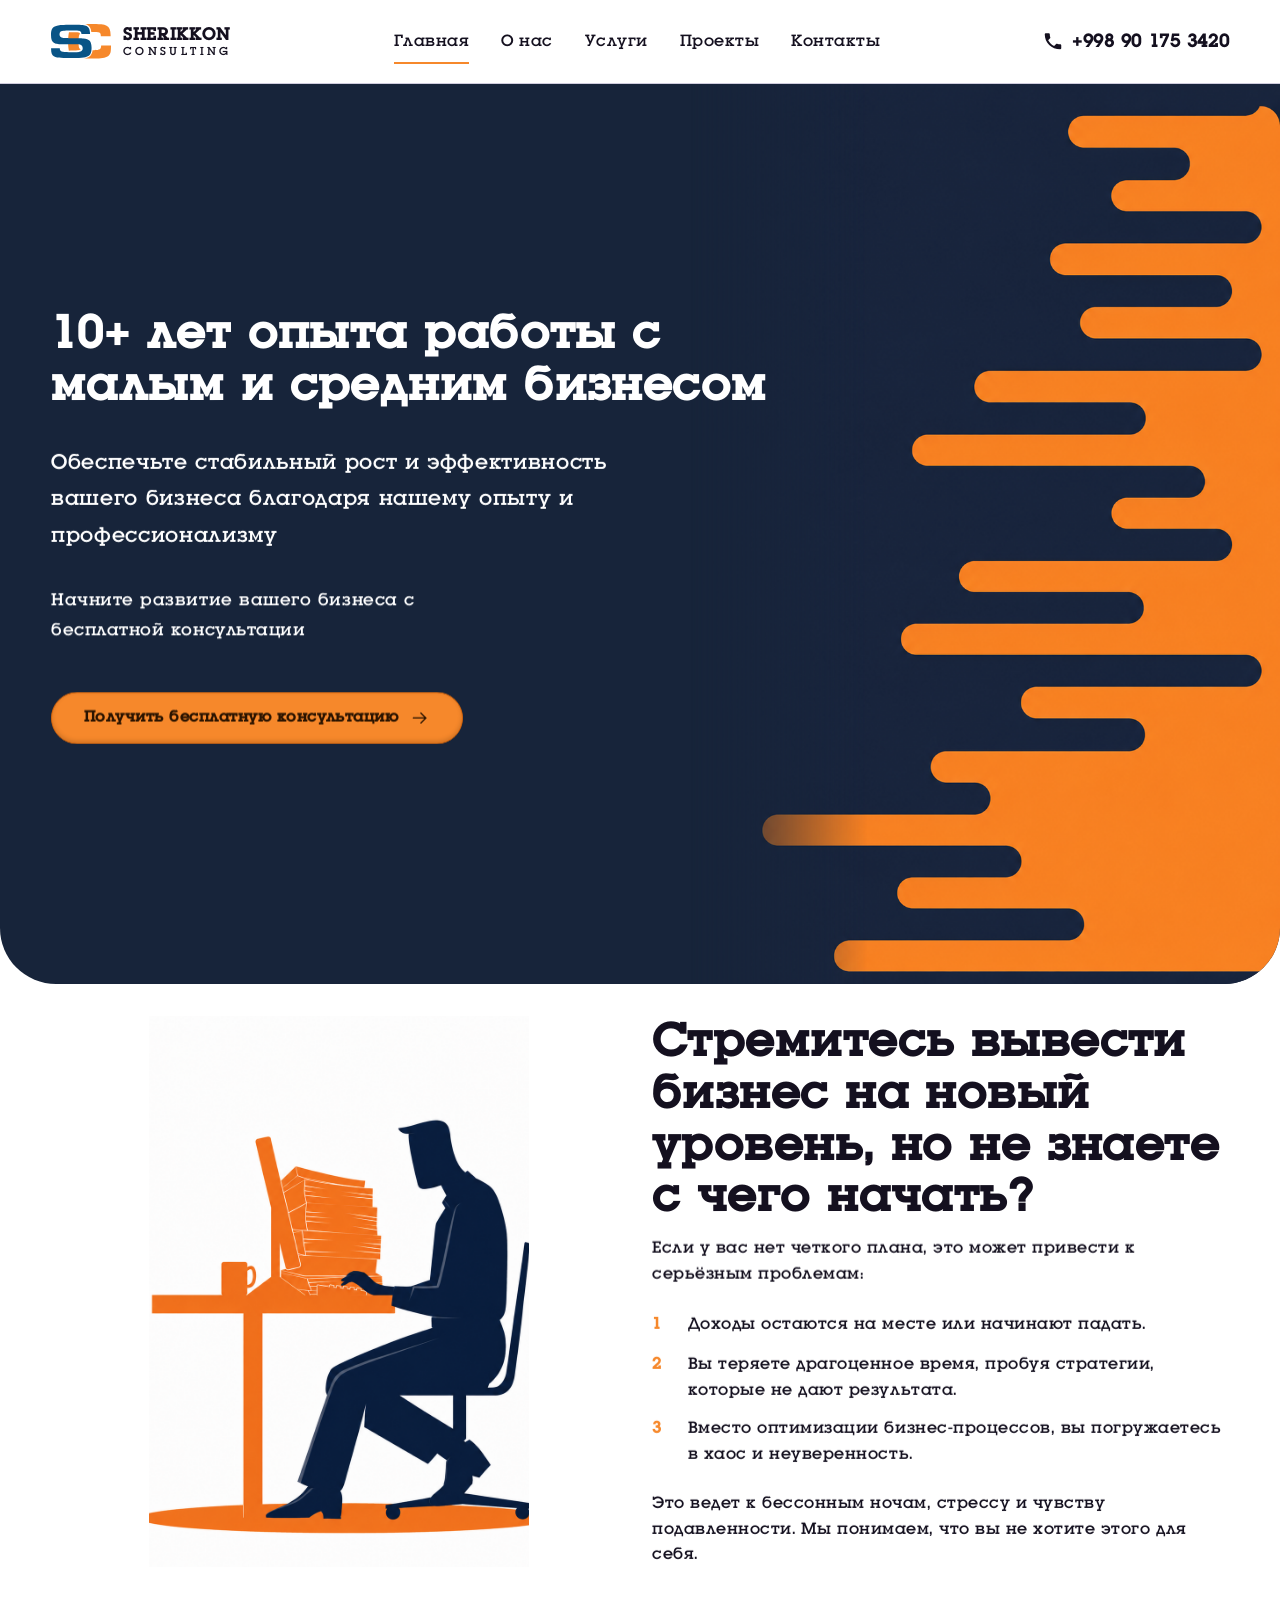
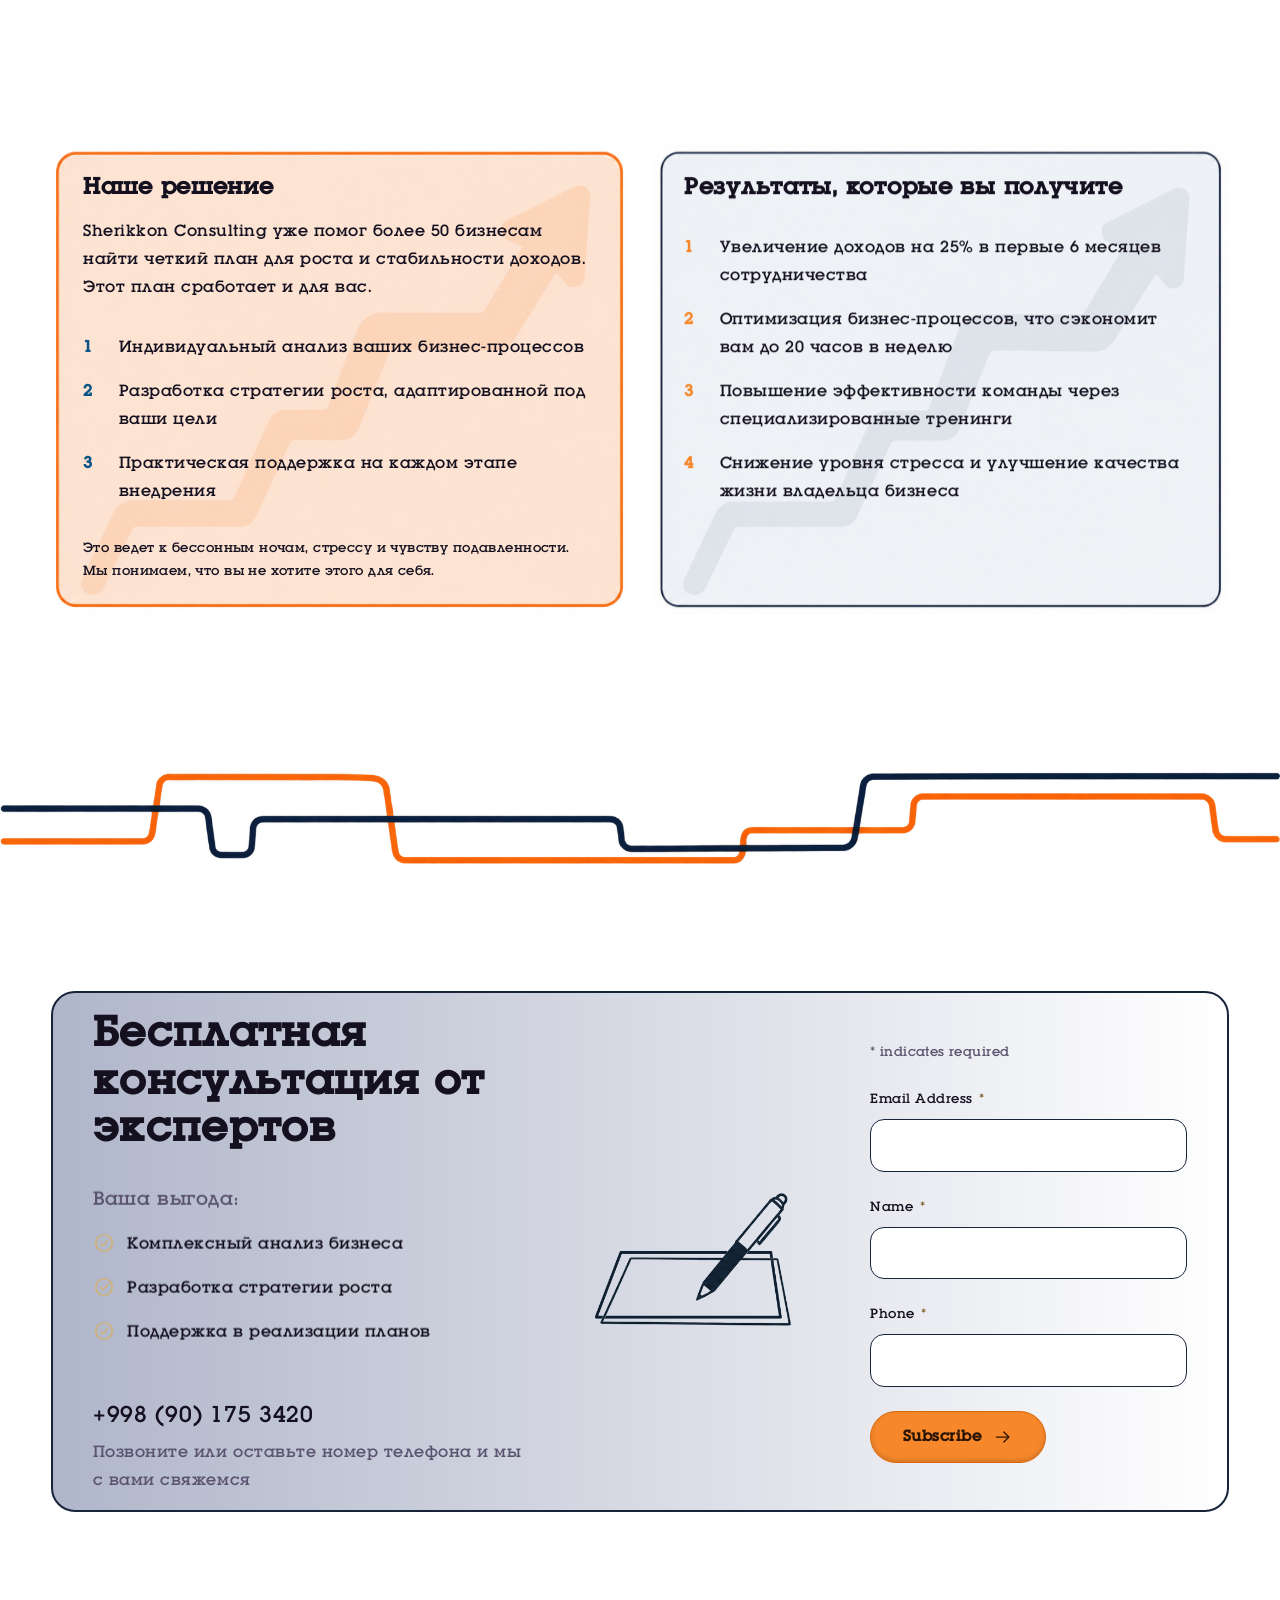
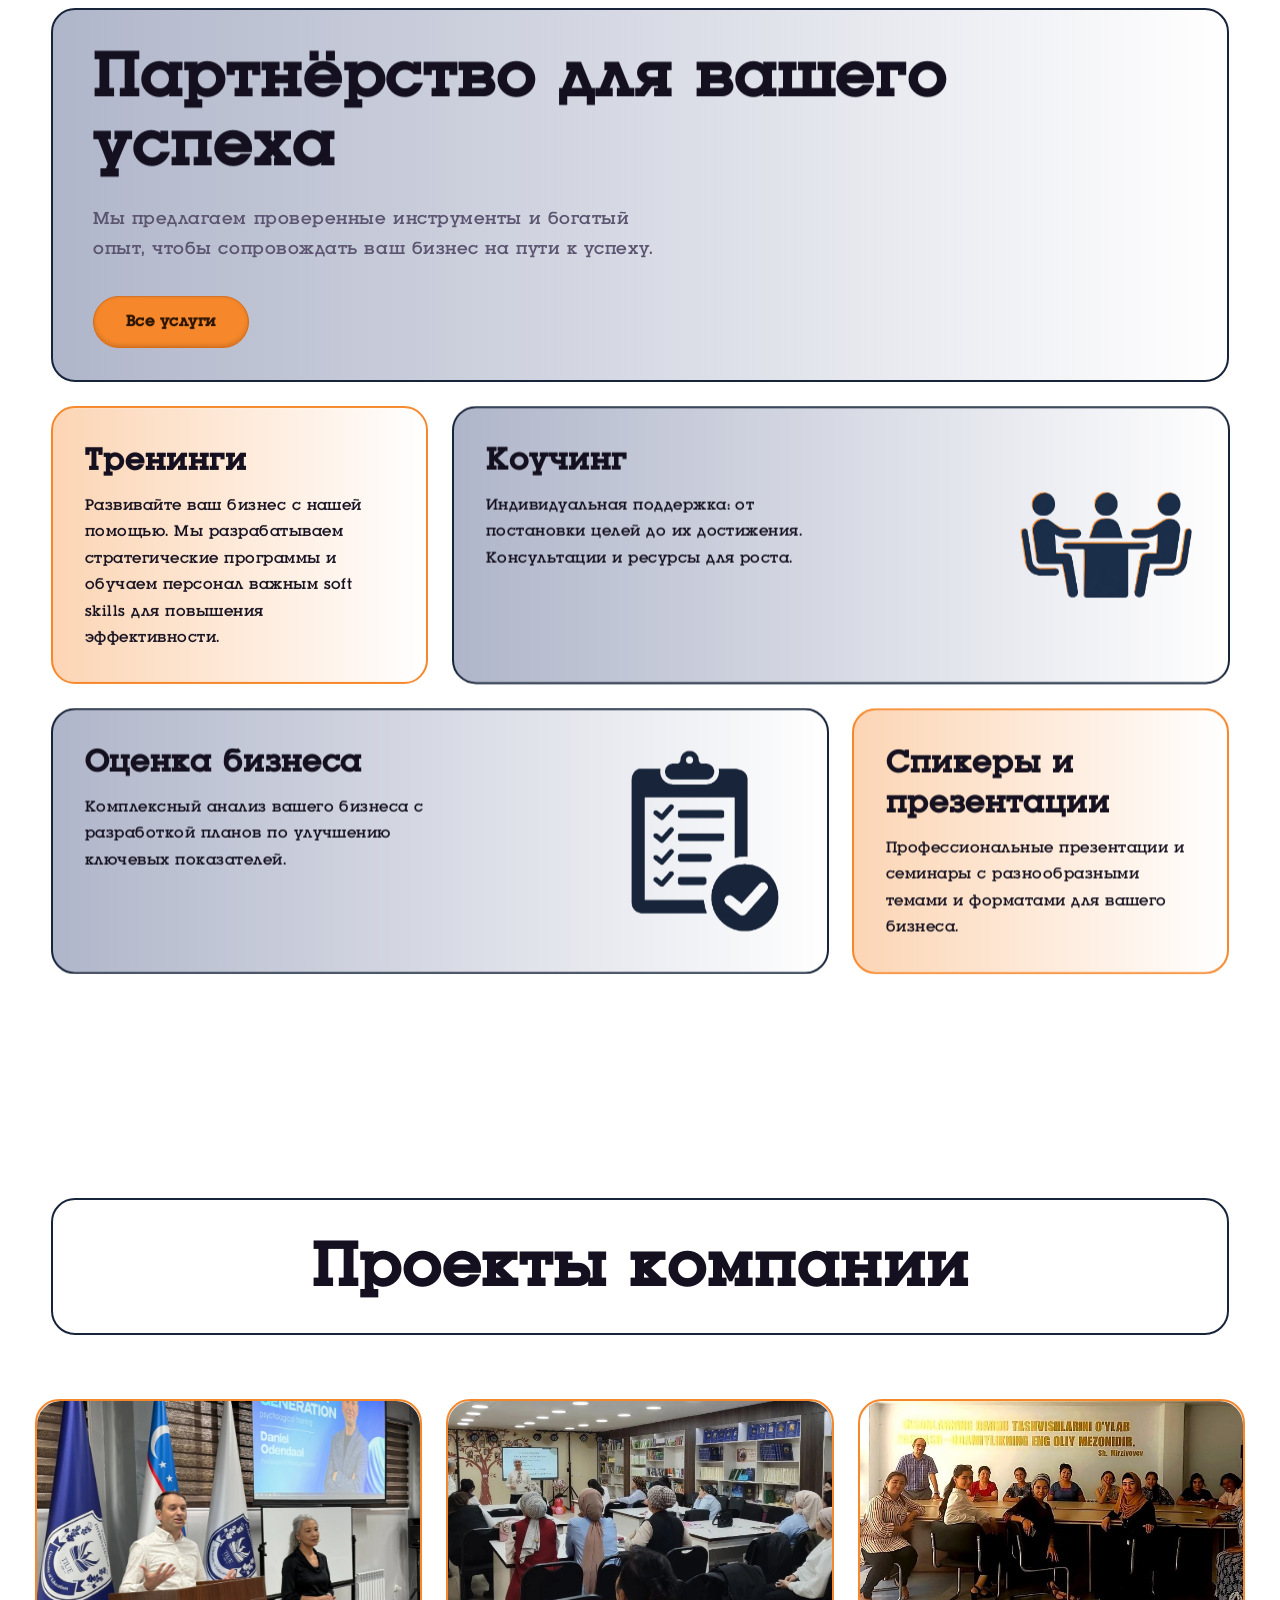
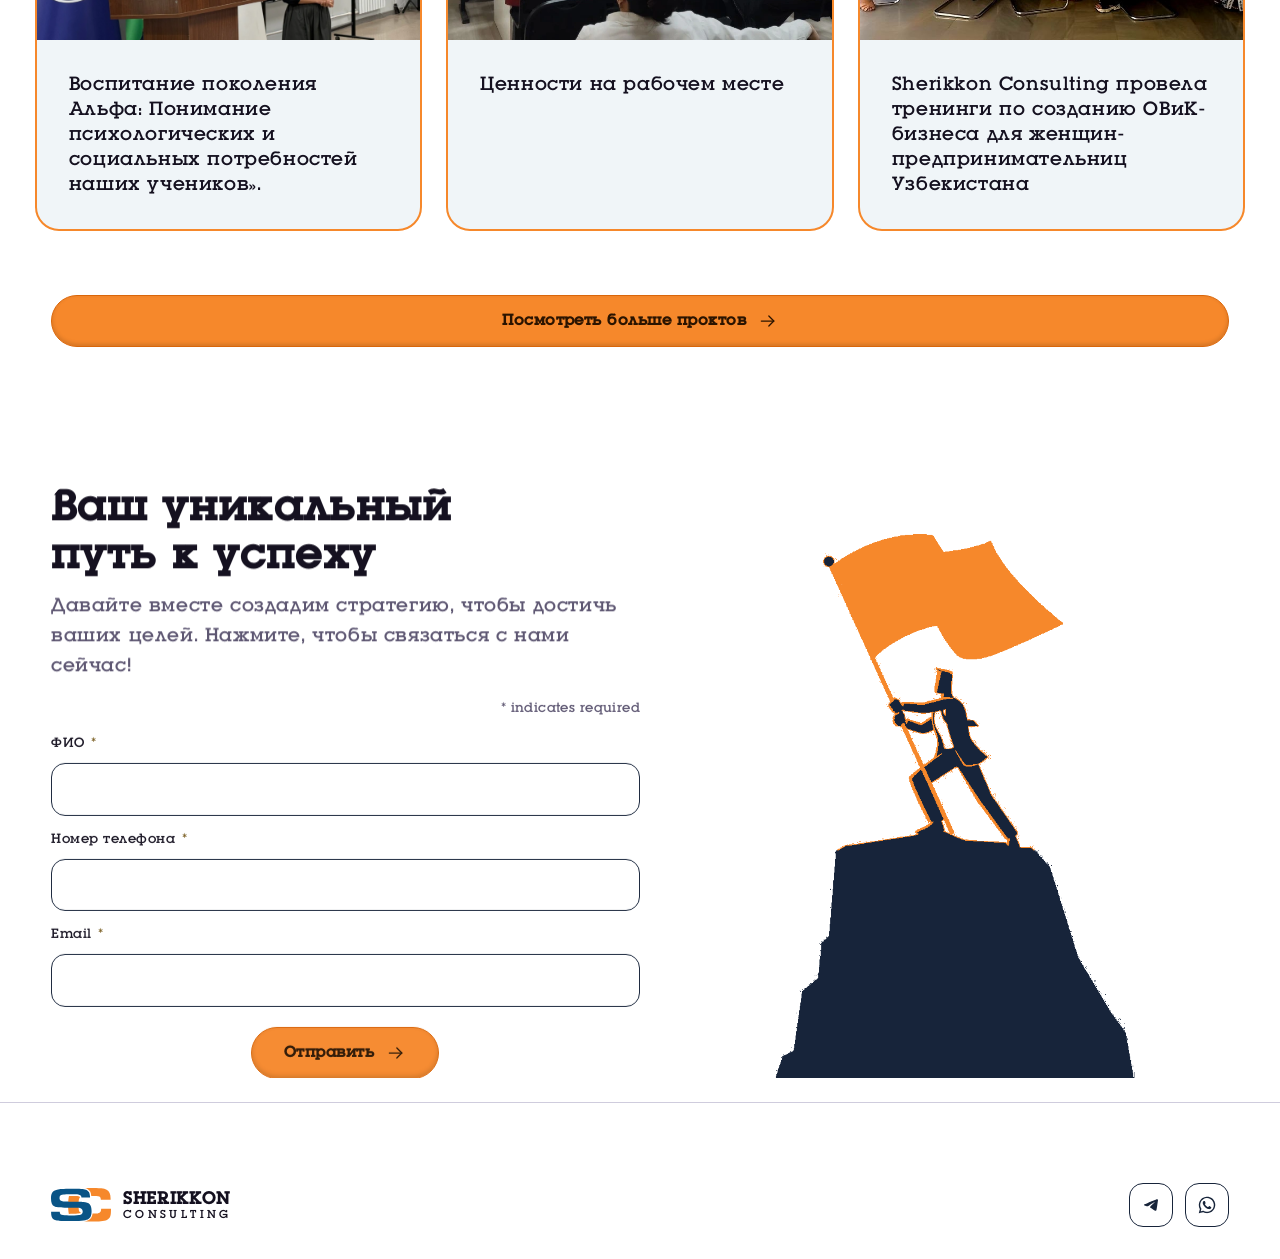
==== commit 9e23a212: "Remove custom cursor dot sitewide Drops the div, its GSAP-driven mousemove tracker in motion.js, and" ====
--- a/index.html
+++ b/index.html
@@ -1,567 +1,567 @@
-<!DOCTYPE html>
-<html lang="ru">
-<head>
-<meta charset="utf-8">
-<meta name="viewport" content="width=device-width, initial-scale=1">
-<title>Консалтинг и тренинги для бизнеса | Sherikkon Remake</title>
-<meta name="description" content="Sherikkon Consulting — консалтинг, тренинги и коучинг для малого и среднего бизнеса в Узбекистане. 10+ лет опыта, более 50 компаний. Бесплатная консультация.">
-<meta name="theme-color" content="#0B0714">
-
-<meta property="og:type" content="website">
-<meta property="og:title" content="Консалтинг и тренинги для бизнеса | Sherikkon Consulting">
-<meta property="og:description" content="Обеспечьте стабильный рост и эффективность вашего бизнеса благодаря нашему опыту и профессионализму.">
-<meta property="og:locale" content="ru_RU">
-
-<link rel="icon" href="assets/icons/logo-mark.svg" type="image/svg+xml">
-
-<!-- Критичные шрифты грузим заранее: кириллица нужна сразу -->
-<link rel="preload" href="assets/fonts/exo2-400-700-cyrillic.woff2" as="font" type="font/woff2" crossorigin>
-<link rel="preload" href="assets/fonts/ibmplexsans-500-700-cyrillic.woff2" as="font" type="font/woff2" crossorigin>
-<link rel="preload" href="assets/fonts/luga.ttf" as="font" type="font/ttf" crossorigin>
-
-<link rel="stylesheet" href="assets/css/tokens.css">
-<link rel="stylesheet" href="assets/css/styles.css">
-
-<!-- Ставим .js до первой отрисовки: только тогда включаются стартовые
-     состояния анимаций. Без JS страница видна полностью.
-     Здесь же поднимаем штору, если пришли переходом с другой страницы. -->
-<script>
-(function(d){
-  if ('scrollRestoration' in history) { history.scrollRestoration = 'manual'; }
-  d.documentElement.classList.add('js');
-})(document);
-</script>
-</head>
-
-<body>
-
-<!-- Спрайт иконок инлайном: внешний <use> не работает при открытии по file:// -->
-<svg xmlns="http://www.w3.org/2000/svg" style="display:none" aria-hidden="true" focusable="false">
-  <symbol id="i-arrow-right" viewBox="0 0 24 24" fill="none" stroke="currentColor" stroke-width="1.5" stroke-linecap="round" stroke-linejoin="round"><path d="M4 12h15"/><path d="m13 6 6 6-6 6"/></symbol>
-  <symbol id="i-arrow-down" viewBox="0 0 24 24" fill="none" stroke="currentColor" stroke-width="1.5" stroke-linecap="round" stroke-linejoin="round"><path d="M12 4v15"/><path d="m6 13 6 6 6-6"/></symbol>
-  <symbol id="i-phone" viewBox="0 0 24 24"><path fill="currentColor" d="M6.62 10.79c1.44 2.83 3.76 5.15 6.59 6.59l2.2-2.2c.28-.28.68-.36 1.03-.24 1.12.37 2.33.57 3.56.57.56 0 1 .44 1 1V20c0 .55-.44 1-1 1C10.4 21 3 13.6 3 4.5c0-.56.45-1 1-1h3.5c.56 0 1 .44 1 1 0 1.24.2 2.45.57 3.57.11.36.03.75-.25 1.03l-2.2 2.19Z"/></symbol>
-  <symbol id="i-mail" viewBox="0 0 24 24" fill="none" stroke="currentColor" stroke-width="1.5" stroke-linecap="round" stroke-linejoin="round"><rect x="3" y="5" width="18" height="14" rx="2.5"/><path d="m3.5 7 7.6 5.3a1.5 1.5 0 0 0 1.8 0L20.5 7"/></symbol>
-  <symbol id="i-sms" viewBox="0 0 24 24" fill="none" stroke="currentColor" stroke-width="1.5" stroke-linecap="round" stroke-linejoin="round"><path d="M4 5h16v10.5a1.5 1.5 0 0 1-1.5 1.5H9l-4 3.5V17H4.5A1.5 1.5 0 0 1 3 15.5V6.5A1.5 1.5 0 0 1 4.5 5Z"/><path d="M8 9.5h8M8 12.5h5"/></symbol>
-  <symbol id="i-pin" viewBox="0 0 24 24" fill="none" stroke="currentColor" stroke-width="1.5" stroke-linecap="round" stroke-linejoin="round"><path d="M12 21c4-4.6 6-8 6-10.8A6 6 0 0 0 6 10.2C6 13 8 16.4 12 21Z"/><circle cx="12" cy="10" r="2.4"/></symbol>
-  <symbol id="i-clock" viewBox="0 0 24 24" fill="none" stroke="currentColor" stroke-width="1.5" stroke-linecap="round" stroke-linejoin="round"><circle cx="12" cy="12" r="9"/><path d="M12 7v5.2l3.2 2"/></symbol>
-  <symbol id="i-check" viewBox="0 0 24 24" fill="none" stroke="currentColor" stroke-width="1.5" stroke-linecap="round" stroke-linejoin="round"><circle cx="12" cy="12" r="9"/><path d="m8 12.3 2.7 2.7L16 9.7"/></symbol>
-  <symbol id="i-alert" viewBox="0 0 24 24" fill="none" stroke="currentColor" stroke-width="1.5" stroke-linecap="round" stroke-linejoin="round"><circle cx="12" cy="12" r="9"/><path d="M12 7.5v5"/><path d="M12 16.2h.01"/></symbol>
-  <symbol id="i-telegram" viewBox="0 0 980 980"><path fill="currentColor" fill-rule="evenodd" d="M 698 287.631 C 689.870 289.158, 654.773 302.731, 597.500 326.497 C 579.350 334.028, 550.325 346.044, 533 353.199 C 515.675 360.353, 497 368.138, 491.500 370.498 C 476.602 376.891, 411.305 405.121, 380.500 418.486 C 365.650 424.929, 346.750 433.126, 338.500 436.701 C 330.250 440.276, 320.125 444.682, 316 446.493 C 311.875 448.304, 299.052 453.932, 287.505 459 C 259.455 471.311, 257.509 472.360, 251.404 478.465 C 243.858 486.011, 243.010 492.293, 248.633 498.976 C 254.308 505.720, 269.003 510.989, 315.500 522.949 C 332.550 527.335, 348.975 531.610, 352 532.450 C 363.401 535.614, 379.007 533.776, 394.079 527.493 C 403.284 523.655, 421.090 512.782, 439 500.059 C 447.525 494.004, 463.275 483.103, 474 475.836 C 484.725 468.569, 508.069 452.535, 525.876 440.205 C 559.910 416.640, 592.766 394.737, 599.486 391.136 C 604.823 388.275, 608.498 388.407, 611.664 391.573 C 615.167 395.076, 614.372 399.588, 609.159 405.795 C 601.320 415.126, 516.463 495.931, 483.500 525.452 C 469.482 538.007, 464.042 543.935, 460.603 550.403 C 457.144 556.907, 456.459 562.630, 458.359 569.153 C 461.514 579.990, 461.578 580.041, 526.913 623.620 C 560.236 645.847, 592.675 667.663, 599 672.099 C 611.169 680.635, 629.362 690.068, 637.193 691.901 C 644.019 693.499, 653.913 693.247, 659.572 691.331 C 666.432 689.009, 674.851 680.261, 679.355 670.775 C 684.050 660.886, 686.511 650.362, 690.059 625 C 693.599 599.695, 698.780 565.622, 710.434 491 C 729.656 367.922, 735.375 326.507, 734.742 314.954 C 733.712 296.144, 725.993 287.882, 709 287.402 C 704.325 287.270, 699.375 287.373, 698 287.631"/></symbol>
-  <symbol id="i-whatsapp" viewBox="0 0 980 980"><path fill="currentColor" fill-rule="evenodd" d="M 473 121.073 C 408.287 124.119, 345.980 144.488, 290.540 180.721 C 261.963 199.397, 231.344 226.807, 209.440 253.321 C 140.428 336.856, 112.046 445.009, 131.058 552 C 137.192 586.517, 148.519 620.061, 165.122 652.879 L 173.915 670.259 157.994 728.379 C 149.238 760.346, 137.630 802.700, 132.200 822.500 C 126.771 842.300, 122.681 858.642, 123.113 858.816 C 123.545 858.990, 142.708 854.193, 165.699 848.155 C 188.690 842.117, 231.946 830.773, 261.825 822.947 L 316.149 808.716 331.825 816.308 C 362.823 831.321, 391.642 840.847, 424.500 846.940 C 462.693 854.022, 505.928 854.912, 544 849.401 C 659.831 832.635, 760.606 761.303, 815.815 657 C 836.675 617.591, 850.125 574.045, 855.659 528 C 857.788 510.279, 858.087 466.079, 856.189 449.500 C 847.851 376.671, 821.812 313.276, 777.326 257.500 C 765.450 242.610, 741.286 218.115, 725.683 205.150 C 654.349 145.875, 566.568 116.667, 473 121.073 M 473.423 183.040 C 420.483 186.084, 368.411 203.548, 324 233.153 C 305.440 245.526, 295.586 253.487, 279.666 268.971 C 229.163 318.089, 199.066 378.275, 189.388 449.500 C 186.968 467.307, 186.953 506.422, 189.358 524 C 192.826 549.344, 198.148 570.887, 206.652 594 C 211.560 607.342, 225.498 635.392, 233.910 648.857 L 241.006 660.214 229.444 702.357 C 223.086 725.536, 216.335 750.100, 214.442 756.946 C 212.549 763.791, 211 769.987, 211 770.715 C 211 772.267, 209.041 772.681, 239 764.805 C 251.375 761.551, 269.375 756.847, 279 754.350 C 288.625 751.853, 303.008 748.080, 310.962 745.966 L 325.424 742.122 333.462 746.948 C 374.501 771.589, 418.333 785.852, 466.005 790.079 C 484.035 791.677, 517.440 790.730, 534.531 788.135 C 589.215 779.832, 635.861 759.787, 679.996 725.625 C 693.058 715.515, 717.927 690.849, 728.775 677.246 C 741.848 660.854, 754.423 640.974, 764.008 621.549 C 776.532 596.168, 784.210 574.227, 789.434 548.892 C 816.684 416.730, 755.619 285.022, 636.515 219.074 C 589.560 193.074, 529.542 179.814, 473.423 183.040 M 355.265 307.480 C 346.011 310.081, 340.058 313.846, 331.784 322.330 C 300.514 354.391, 292.602 396.469, 308.999 443.500 C 318.213 469.929, 348.242 518.263, 376.407 552 C 404.327 585.442, 435.720 612.926, 466.658 631.013 C 485.979 642.308, 530.616 661.622, 553 668.372 C 576.063 675.326, 597.355 675.860, 616.735 669.969 C 639.143 663.159, 663.029 645.935, 670.002 631.558 C 676.188 618.806, 680.855 595.724, 678.953 587.291 C 678.507 585.315, 677.323 582.886, 676.321 581.894 C 674.359 579.951, 635.452 558.815, 609.659 545.681 C 596.337 538.897, 592.877 537.546, 587.899 537.186 C 582 536.760, 581.963 536.774, 577.739 541.182 C 575.408 543.615, 569.145 550.757, 563.822 557.053 C 547.820 575.980, 541.032 582.606, 536.850 583.379 C 529.597 584.719, 521.422 581.610, 500.647 569.612 C 458.782 545.434, 428.815 515.321, 403.072 471.561 C 400.179 466.644, 397.578 461.174, 397.291 459.404 C 396.482 454.421, 400.697 446.632, 409.603 436.648 C 427.560 416.520, 430.425 411.822, 429.746 403.616 C 429.480 400.389, 425.818 389.267, 419.832 373.500 C 414.611 359.750, 408.145 342.450, 405.462 335.056 C 399.532 318.709, 396.641 314.639, 387.727 310.087 C 381.624 306.971, 380.149 306.645, 370.771 306.341 C 363.837 306.116, 358.799 306.486, 355.265 307.480"/></symbol>
-  <symbol id="i-spark" viewBox="0 0 24 24" fill="none" stroke="currentColor" stroke-width="1.5" stroke-linecap="round" stroke-linejoin="round"><path d="M12 3.5 13.6 9a2 2 0 0 0 1.4 1.4l5.5 1.6-5.5 1.6A2 2 0 0 0 13.6 15L12 20.5 10.4 15A2 2 0 0 0 9 13.6L3.5 12 9 10.4A2 2 0 0 0 10.4 9L12 3.5Z"/></symbol>
-  <symbol id="i-target" viewBox="0 0 24 24" fill="none" stroke="currentColor" stroke-width="1.5" stroke-linecap="round" stroke-linejoin="round"><circle cx="12" cy="12" r="8.5"/><circle cx="12" cy="12" r="5"/><circle cx="12" cy="12" r="1.6"/></symbol>
-  <symbol id="i-users" viewBox="0 0 24 24" fill="none" stroke="currentColor" stroke-width="1.5" stroke-linecap="round" stroke-linejoin="round"><circle cx="9" cy="8" r="3.2"/><path d="M3.5 20a5.5 5.5 0 0 1 11 0"/><path d="M16 5.2a3.2 3.2 0 0 1 0 5.6"/><path d="M17.5 14.6A5.5 5.5 0 0 1 20.5 20"/></symbol>
-  <symbol id="i-chart" viewBox="0 0 24 24" fill="none" stroke="currentColor" stroke-width="1.5" stroke-linecap="round" stroke-linejoin="round"><path d="M4 20h16"/><path d="M7 20v-6"/><path d="M12 20V7"/><path d="M17 20v-9"/></symbol>
-  <symbol id="i-shield" viewBox="0 0 24 24" fill="none" stroke="currentColor" stroke-width="1.5" stroke-linecap="round" stroke-linejoin="round"><path d="M12 3 4.5 6v6c0 4.4 3 7.7 7.5 9 4.5-1.3 7.5-4.6 7.5-9V6L12 3Z"/><path d="m9 12 2.2 2.2L15.5 10"/></symbol>
-</svg>
-
-<a class="skip-link" href="#main">Перейти к содержимому</a>
-
-<div class="cursor" id="cursorDot" aria-hidden="true"></div>
-
-
-<!-- ============================= ШАПКА ============================= -->
-<header class="header" id="header">
-  <div class="container header__inner">
-    <a class="header__brand" href="index.html">
-      <img src="assets/icons/logo-mark.svg" alt="" width="40" height="23">
-      <span class="header__brand-text">
-        <span class="header__brand-name">SHERIKKON</span>
-        <span class="header__brand-sub">CONSULTING</span>
-      </span>
-    </a>
-
-    <nav class="nav" aria-label="Основная навигация">
-      <a class="nav__link" href="index.html" aria-current="page">Главная</a>
-      <a class="nav__link" href="o-nas.html">О нас</a>
-      <a class="nav__link" href="uslugi.html">Услуги</a>
-      <a class="nav__link" href="proekti.html">Проекты</a>
-      <a class="nav__link" href="kontakti.html">Контакты</a>
-    </nav>
-
-    <div class="header__actions">
-      <a class="header__phone" href="tel:+998901753420">
-        <svg width="22" height="22" aria-hidden="true"><use href="#i-phone"/></svg>
-        <span class="header__phone-num">+998 90 175 3420</span>
-      </a>
-
-      <button class="burger" id="burger" type="button"
-              aria-label="Открыть меню" aria-expanded="false" aria-controls="menu">
-        <span class="burger__box">
-          <span class="burger__line"></span>
-          <span class="burger__line"></span>
-          <span class="burger__line"></span>
-        </span>
-      </button>
-    </div>
-  </div>
-</header>
-
-<!-- ========================= МОБИЛЬНОЕ МЕНЮ ========================= -->
-<div class="menu" id="menu" hidden>
-  <nav aria-label="Мобильная навигация">
-    <ul class="menu__list">
-      <li><a class="menu__link" href="index.html" aria-current="page">Главная</a></li>
-      <li><a class="menu__link" href="o-nas.html">О нас</a></li>
-      <li><a class="menu__link" href="uslugi.html">Услуги</a></li>
-      <li><a class="menu__link" href="proekti.html">Проекты</a></li>
-      <li><a class="menu__link" href="kontakti.html">Контакты</a></li>
-    </ul>
-  </nav>
-  <div class="menu__footer">
-    <a class="btn btn--primary" href="#zayavka">Получить консультацию</a>
-    <a class="contact-item__value contact-item__value--tabular" href="tel:+998901753420">+998 90 175 3420</a>
-  </div>
-</div>
-
-<main id="main">
-
-  <!-- ============================== HERO ============================== -->
-  <section class="hero" id="hero">
-    <img class="hero__waves" src="assets/img/hero-waves.png" alt="" aria-hidden="true">
-    <div class="container hero__inner">
-      <h1 class="hero__title" data-reveal-words>10+ лет опыта работы с малым и средним бизнесом</h1>
-
-      <p class="hero__text" data-reveal>
-        Обеспечьте стабильный рост и эффективность вашего бизнеса
-        благодаря нашему опыту и профессионализму
-      </p>
-
-      <p class="hero__text" data-reveal>
-        Начните развитие вашего бизнеса с бесплатной консультации
-      </p>
-
-      <div class="hero__actions" data-reveal>
-        <a class="btn btn--primary" href="#zayavka">
-          Получить бесплатную консультацию
-          <span class="btn__arrow" aria-hidden="true">
-            <svg width="20" height="20"><use href="#i-arrow-right"/></svg>
-          </span>
-        </a>
-      </div>
-    </div>
-  </section>
-
-  <!-- ============================== ПРОБЛЕМА ============================== -->
-  <section class="section section--tight" id="problema">
-    <div class="container section__inner">
-      <div class="grid grid--2 problema__top">
-        <div class="problema__image-wrap">
-          <img class="problema__image" src="assets/img/problema-illustration.png" alt="" aria-hidden="true">
-        </div>
-        <div class="problema__intro">
-          <h2 data-reveal>Стремитесь вывести бизнес на новый уровень, но не знаете с чего начать?</h2>
-          <p class="mt-6 text-muted measure" data-reveal>
-            Если у вас нет четкого плана, это может привести к серьёзным проблемам:
-          </p>
-
-          <ol class="plain-list mt-8" data-reveal>
-            <li class="plain-list__item">
-              <span class="plain-list__num">1</span>
-              <span class="plain-list__text">Доходы остаются на месте или начинают падать.</span>
-            </li>
-            <li class="plain-list__item">
-              <span class="plain-list__num">2</span>
-              <span class="plain-list__text"><strong>Вы теряете драгоценное время</strong>, пробуя стратегии, которые не дают результата.</span>
-            </li>
-            <li class="plain-list__item">
-              <span class="plain-list__num">3</span>
-              <span class="plain-list__text"><strong>Вместо оптимизации бизнес-процессов</strong>, вы погружаетесь в хаос и неуверенность.</span>
-            </li>
-          </ol>
-
-          <p class="mt-8 text-muted measure" data-reveal>
-            Это ведет к бессонным ночам, стрессу и чувству подавленности. Мы понимаем, что вы не хотите этого для себя.
-          </p>
-        </div>
-      </div>
-    </div>
-  </section>
-
-  <!-- ================= НАШЕ РЕШЕНИЕ + РЕЗУЛЬТАТЫ ================= -->
-  <section class="section section--surface" id="reshenie">
-    <div class="container section__inner">
-      <div class="grid grid--2">
-
-        <div class="card" data-reveal>
-          <h2 style="font-size:var(--text-2xl)">Наше решение</h2>
-          <p class="mt-4 text-muted">
-            Sherikkon Consulting уже помог более 50 бизнесам найти четкий план для роста
-            и стабильности доходов. Этот план сработает и для вас.
-          </p>
-          <ol class="plain-list mt-6">
-            <li class="plain-list__item"><span class="plain-list__num">1</span><span class="plain-list__text">Индивидуальный анализ ваших бизнес-процессов</span></li>
-            <li class="plain-list__item"><span class="plain-list__num">2</span><span class="plain-list__text">Разработка стратегии роста, адаптированной под ваши цели</span></li>
-            <li class="plain-list__item"><span class="plain-list__num">3</span><span class="plain-list__text">Практическая поддержка на каждом этапе внедрения</span></li>
-          </ol>
-          <p class="mt-6 text-muted" style="font-size:var(--text-sm)">
-            Это ведет к бессонным ночам, стрессу и чувству подавленности. Мы понимаем, что вы не хотите этого для себя.
-          </p>
-        </div>
-
-        <div class="card" id="rezultaty-card" data-reveal>
-          <h2 style="font-size:var(--text-2xl)">Результаты, которые вы получите</h2>
-          <ol class="plain-list mt-6">
-            <li class="plain-list__item"><span class="plain-list__num">1</span><span class="plain-list__text"><strong>Увеличение доходов на 25%</strong> в первые 6 месяцев сотрудничества</span></li>
-            <li class="plain-list__item"><span class="plain-list__num">2</span><span class="plain-list__text"><strong>Оптимизация бизнес-процессов,</strong> что сэкономит вам до 20 часов в неделю</span></li>
-            <li class="plain-list__item"><span class="plain-list__num">3</span><span class="plain-list__text"><strong>Повышение эффективности команды</strong> через специализированные тренинги</span></li>
-            <li class="plain-list__item"><span class="plain-list__num">4</span><span class="plain-list__text"><strong>Снижение уровня стресса</strong> и улучшение качества жизни владельца бизнеса</span></li>
-          </ol>
-        </div>
-
-      </div>
-    </div>
-  </section>
-
-  <img class="section-divider" src="assets/img/divider-lines.png" alt="" aria-hidden="true">
-
-  <!-- ================= БЕСПЛАТНАЯ КОНСУЛЬТАЦИЯ ОТ ЭКСПЕРТОВ ================= -->
-  <section class="section section--tight" id="konsultaciya">
-    <div class="container">
-      <div class="cta">
-        <div class="cta__inner split split--wide-left">
-
-          <div>
-            <h2 data-reveal>Бесплатная консультация от экспертов</h2>
-            <p class="lead mt-6" data-reveal>Ваша выгода:</p>
-            <ul class="stack mt-4" data-reveal>
-              <li style="display:flex;gap:var(--space-3);align-items:flex-start">
-                <svg width="22" height="22" style="color:var(--accent);flex-shrink:0;margin-top:2px" aria-hidden="true"><use href="#i-check"/></svg>
-                <span>Комплексный анализ бизнеса</span>
-              </li>
-              <li style="display:flex;gap:var(--space-3);align-items:flex-start">
-                <svg width="22" height="22" style="color:var(--accent);flex-shrink:0;margin-top:2px" aria-hidden="true"><use href="#i-check"/></svg>
-                <span>Разработка стратегии роста</span>
-              </li>
-              <li style="display:flex;gap:var(--space-3);align-items:flex-start">
-                <svg width="22" height="22" style="color:var(--accent);flex-shrink:0;margin-top:2px" aria-hidden="true"><use href="#i-check"/></svg>
-                <span>Поддержка в реализации планов</span>
-              </li>
-            </ul>
-
-            <p class="mt-8">
-              <a class="contact-item__value contact-item__value--tabular" href="tel:+998901753420"
-                 style="font-size:var(--text-2xl);font-family:var(--font-heading)">
-                +998 (90) 175 3420
-              </a>
-            </p>
-            <p class="mt-2 text-muted">Позвоните или оставьте номер телефона и мы с вами свяжемся</p>
-          </div>
-
-          <img class="konsultaciya__pen" src="assets/img/pen-illustration.png" alt="" aria-hidden="true">
-
-          <div data-reveal>
-            <form class="form" id="expertForm" novalidate>
-              <p class="text-muted" style="font-size:var(--text-sm)">* indicates required</p>
-
-              <div class="field">
-                <label class="field__label" for="ec-email">
-                  Email Address <span class="field__req" aria-hidden="true">*</span>
-                </label>
-                <input class="field__control" id="ec-email" name="email" type="email"
-                       inputmode="email" autocomplete="email" required aria-describedby="ec-email-err">
-                <p class="field__error" id="ec-email-err" role="alert">
-                  <svg width="16" height="16" aria-hidden="true"><use href="#i-alert"/></svg>
-                  <span>Проверьте адрес — похоже, в нём опечатка</span>
-                </p>
-              </div>
-
-              <div class="field">
-                <label class="field__label" for="ec-name">
-                  Name <span class="field__req" aria-hidden="true">*</span>
-                </label>
-                <input class="field__control" id="ec-name" name="name" type="text"
-                       autocomplete="name" required aria-describedby="ec-name-err">
-                <p class="field__error" id="ec-name-err" role="alert">
-                  <svg width="16" height="16" aria-hidden="true"><use href="#i-alert"/></svg>
-                  <span>Укажите, как к вам обращаться</span>
-                </p>
-              </div>
-
-              <div class="field">
-                <label class="field__label" for="ec-phone">
-                  Phone <span class="field__req" aria-hidden="true">*</span>
-                </label>
-                <input class="field__control" id="ec-phone" name="phone" type="tel"
-                       inputmode="tel" autocomplete="tel" required
-                       aria-describedby="ec-phone-err">
-                <p class="field__error" id="ec-phone-err" role="alert">
-                  <svg width="16" height="16" aria-hidden="true"><use href="#i-alert"/></svg>
-                  <span>Введите номер в формате +998 90 123 45 67</span>
-                </p>
-              </div>
-
-              <!-- Ловушка для ботов: подпись как на оригинальном сайте, не менять -->
-              <div class="hp" aria-hidden="true">
-                <label for="ec-company">/* real people should not fill this in and expect good things — do not remove this or risk form bot signups */</label>
-                <input id="ec-company" name="company" type="text" tabindex="-1" autocomplete="off">
-              </div>
-
-              <div class="form__foot">
-                <button class="btn btn--primary" type="submit">
-                  <span data-btn-label>Subscribe</span>
-                  <span class="btn__arrow" aria-hidden="true">
-                    <svg width="20" height="20"><use href="#i-arrow-right"/></svg>
-                  </span>
-                </button>
-              </div>
-
-              <div class="form__status form__status--success" data-status="success" role="status" aria-live="polite">
-                <svg width="22" height="22" style="color:var(--success)" aria-hidden="true"><use href="#i-check"/></svg>
-                <span>Спасибо! Заявка принята — свяжемся с вами в рабочее время, Пн–Пт с 09:00 до 18:00.</span>
-              </div>
-
-              <div class="form__status form__status--error" data-status="error" role="alert">
-                <svg width="22" height="22" style="color:var(--danger)" aria-hidden="true"><use href="#i-alert"/></svg>
-                <span>Не удалось отправить заявку. Позвоните нам: <a href="tel:+998901753420">+998 90 175 3420</a></span>
-              </div>
-            </form>
-          </div>
-
-        </div>
-      </div>
-    </div>
-  </section>
-
-  <!-- ============================= УСЛУГИ ============================= -->
-  <section class="section" id="uslugi">
-    <div class="container section__inner">
-      <div class="section-head">
-        <h2 data-reveal>Партнёрство для вашего успеха</h2>
-        <p data-reveal>
-          Мы предлагаем проверенные инструменты и богатый опыт, чтобы сопровождать
-          ваш бизнес на пути к успеху.
-        </p>
-        <p class="mt-6" data-reveal>
-          <a class="btn btn--primary" href="uslugi.html">Все услуги</a>
-        </p>
-      </div>
-
-      <div class="grid grid--4" data-stagger>
-        <article class="card" data-reveal>
-          <div class="card__icon">
-            <img src="assets/icons/service-training.svg" alt="" width="30" height="30" loading="lazy">
-          </div>
-          <h3 class="card__title">Тренинги</h3>
-          <p class="card__text">
-            Развивайте ваш бизнес с нашей помощью. Мы разрабатываем стратегические программы
-            и обучаем персонал важным soft skills для повышения эффективности.
-          </p>
-        </article>
-
-        <article class="card" data-reveal>
-          <div class="card__icon">
-            <img src="assets/icons/service-coaching.svg" alt="" width="30" height="30" loading="lazy">
-          </div>
-          <h3 class="card__title">Коучинг</h3>
-          <p class="card__text">
-            Индивидуальная поддержка: от постановки целей до их достижения.
-            Консультации и ресурсы для роста.
-          </p>
-          <img class="card__meeting-icon" src="assets/img/coaching-meeting-icon.png" alt="" aria-hidden="true">
-        </article>
-
-        <article class="card" data-reveal>
-          <div class="card__icon">
-            <img src="assets/icons/service-evaluation.svg" alt="" width="30" height="30" loading="lazy">
-          </div>
-          <h3 class="card__title">Оценка бизнеса</h3>
-          <p class="card__text">
-            Комплексный анализ вашего бизнеса с разработкой планов по улучшению
-            ключевых показателей.
-          </p>
-          <img class="card__meeting-icon" src="assets/img/evaluation-checklist-icon.png" alt="" aria-hidden="true">
-        </article>
-
-        <article class="card" data-reveal>
-          <div class="card__icon">
-            <img src="assets/icons/service-speakers.svg" alt="" width="30" height="30" loading="lazy">
-          </div>
-          <h3 class="card__title">Спикеры и презентации</h3>
-          <p class="card__text">
-            Профессиональные презентации и семинары с разнообразными темами
-            и форматами для вашего бизнеса.
-          </p>
-        </article>
-      </div>
-    </div>
-  </section>
-
-  <!-- ============================ ПРОЕКТЫ ============================ -->
-  <section class="section section--surface" id="proekty">
-    <div class="container section__inner">
-      <div class="section-head">
-        <h2 data-reveal>Проекты компании</h2>
-      </div>
-    </div>
-
-    <div class="rail" id="projectsRail" data-rail>
-      <ul class="rail__track" id="railTrack" data-rail-track>
-        <li class="rail__item">
-          <a class="card project" href="proekt-alfa.html">
-            <div class="project__media">
-              <img src="assets/img/projects/alpha-generation.webp" alt="" loading="lazy" decoding="async">
-            </div>
-            <div class="project__body">
-              <h3 class="project__title">Воспитание поколения Альфа: Понимание психологических и социальных потребностей наших учеников».</h3>
-            </div>
-          </a>
-        </li>
-
-        <li class="rail__item">
-          <a class="card project" href="proekt-cennosti.html">
-            <div class="project__media">
-              <img src="assets/img/projects/core-values.webp" alt="" loading="lazy" decoding="async">
-            </div>
-            <div class="project__body">
-              <h3 class="project__title">Ценности на рабочем месте</h3>
-            </div>
-          </a>
-        </li>
-
-        <li class="rail__item">
-          <a class="card project" href="proekt-ovik-zhenshchiny.html">
-            <div class="project__media">
-              <img src="assets/img/projects/women-hvac.jpeg" alt="" loading="lazy" decoding="async">
-            </div>
-            <div class="project__body">
-              <h3 class="project__title">Sherikkon Consulting провела тренинги по созданию ОВиК-бизнеса для женщин-предпринимательниц Узбекистана</h3>
-            </div>
-          </a>
-        </li>
-      </ul>
-    </div>
-
-    <div class="container mt-8">
-      <a class="btn btn--primary proekty__more" href="proekti.html">
-        Посмотреть больше проктов
-        <span class="btn__arrow" aria-hidden="true"><svg width="20" height="20"><use href="#i-arrow-right"/></svg></span>
-      </a>
-    </div>
-
-  </section>
-
-  <!-- ============================== ЗАЯВКА ============================== -->
-  <section class="section section--tight" id="zayavka">
-    <div class="container">
-      <div class="cta">
-        <div class="cta__inner split split--wide-left">
-
-          <div>
-            <h2 data-reveal>Ваш уникальный<br>путь к успеху</h2>
-            <p class="lead mt-6" data-reveal>
-              Давайте вместе создадим стратегию, чтобы достичь ваших целей.
-              Нажмите, чтобы связаться с нами сейчас!
-            </p>
-          </div>
-
-          <div data-reveal>
-            <form class="form" id="leadForm" novalidate>
-              <p class="text-muted" style="font-size:var(--text-sm)">* indicates required</p>
-
-              <div class="field">
-                <label class="field__label" for="lf-name">
-                  ФИО <span class="field__req" aria-hidden="true">*</span>
-                </label>
-                <input class="field__control" id="lf-name" name="name" type="text"
-                       autocomplete="name" required aria-describedby="lf-name-err">
-                <p class="field__error" id="lf-name-err" role="alert">
-                  <svg width="16" height="16" aria-hidden="true"><use href="#i-alert"/></svg>
-                  <span>Укажите, как к вам обращаться</span>
-                </p>
-              </div>
-
-              <div class="field">
-                <label class="field__label" for="lf-phone">
-                  Номер телефона <span class="field__req" aria-hidden="true">*</span>
-                </label>
-                <input class="field__control" id="lf-phone" name="phone" type="tel"
-                       inputmode="tel" autocomplete="tel" required
-                       aria-describedby="lf-phone-err">
-                <p class="field__error" id="lf-phone-err" role="alert">
-                  <svg width="16" height="16" aria-hidden="true"><use href="#i-alert"/></svg>
-                  <span>Введите номер в формате +998 90 123 45 67</span>
-                </p>
-              </div>
-
-              <div class="field">
-                <label class="field__label" for="lf-email">
-                  Email <span class="field__req" aria-hidden="true">*</span>
-                </label>
-                <input class="field__control" id="lf-email" name="email" type="email"
-                       inputmode="email" autocomplete="email" required
-                       aria-describedby="lf-email-err">
-                <p class="field__error" id="lf-email-err" role="alert">
-                  <svg width="16" height="16" aria-hidden="true"><use href="#i-alert"/></svg>
-                  <span>Проверьте адрес — похоже, в нём опечатка</span>
-                </p>
-              </div>
-
-              <!-- Ловушка для ботов: подпись как на оригинальном сайте, не менять -->
-              <div class="hp" aria-hidden="true">
-                <label for="lf-company">/* real people should not fill this in and expect good things — do not remove this or risk form bot signups */</label>
-                <input id="lf-company" name="company" type="text" tabindex="-1" autocomplete="off">
-              </div>
-
-              <div class="form__foot">
-                <button class="btn btn--primary" type="submit">
-                  <span data-btn-label>Отправить</span>
-                  <span class="btn__arrow" aria-hidden="true">
-                    <svg width="20" height="20"><use href="#i-arrow-right"/></svg>
-                  </span>
-                </button>
-              </div>
-
-              <div class="form__status form__status--success" data-status="success" role="status" aria-live="polite">
-                <svg width="22" height="22" style="color:var(--success)" aria-hidden="true"><use href="#i-check"/></svg>
-                <span>Спасибо! Заявка принята — свяжемся с вами в рабочее время, Пн–Пт с 09:00 до 18:00.</span>
-              </div>
-
-              <div class="form__status form__status--error" data-status="error" role="alert">
-                <svg width="22" height="22" style="color:var(--danger)" aria-hidden="true"><use href="#i-alert"/></svg>
-                <span>Не удалось отправить заявку. Позвоните нам: <a href="tel:+998901753420">+998 90 175 3420</a></span>
-              </div>
-            </form>
-          </div>
-
-        </div>
-      </div>
-      <div class="proekty__flag">
-        <img src="assets/img/flag-summit-icon.png" alt="" aria-hidden="true">
-      </div>
-    </div>
-  </section>
-
-</main>
-
-<!-- ============================== ФУТЕР ============================== -->
-<footer class="footer">
-  <div class="container">
-    <div class="footer__grid footer__grid--simple">
-      <a class="header__brand" href="index.html">
-        <img src="assets/icons/logo-mark.svg" alt="" width="40" height="23">
-        <span class="header__brand-text">
-          <span class="header__brand-name">SHERIKKON</span>
-          <span class="header__brand-sub">CONSULTING</span>
-        </span>
-      </a>
-      <div class="socials">
-        <a class="social" href="https://t.me/farhod_djabbarov" target="_blank" rel="noopener" aria-label="Telegram">
-          <svg width="28" height="28" aria-hidden="true"><use href="#i-telegram"/></svg>
-        </a>
-        <a class="social" href="https://wa.me/998901753420" target="_blank" rel="noopener" aria-label="WhatsApp">
-          <svg width="22" height="22" aria-hidden="true"><use href="#i-whatsapp"/></svg>
-        </a>
-      </div>
-    </div>  </div>
-</footer>
-
-<script src="assets/vendor/gsap.min.js"></script>
-<script src="assets/vendor/ScrollTrigger.min.js"></script>
-<script src="assets/vendor/SplitText.min.js"></script>
-<script src="assets/js/nav.js"></script>
-<script src="assets/js/forms.js"></script>
-<script src="assets/js/motion.js"></script>
-<script src="assets/js/main.js"></script>
-</body>
-</html>
+<!DOCTYPE html>
+<html lang="ru">
+<head>
+<meta charset="utf-8">
+<meta name="viewport" content="width=device-width, initial-scale=1">
+<title>Консалтинг и тренинги для бизнеса | Sherikkon Remake</title>
+<meta name="description" content="Sherikkon Consulting — консалтинг, тренинги и коучинг для малого и среднего бизнеса в Узбекистане. 10+ лет опыта, более 50 компаний. Бесплатная консультация.">
+<meta name="theme-color" content="#0B0714">
+
+<meta property="og:type" content="website">
+<meta property="og:title" content="Консалтинг и тренинги для бизнеса | Sherikkon Consulting">
+<meta property="og:description" content="Обеспечьте стабильный рост и эффективность вашего бизнеса благодаря нашему опыту и профессионализму.">
+<meta property="og:locale" content="ru_RU">
+
+<link rel="icon" href="assets/icons/logo-mark.svg" type="image/svg+xml">
+
+<!-- Критичные шрифты грузим заранее: кириллица нужна сразу -->
+<link rel="preload" href="assets/fonts/exo2-400-700-cyrillic.woff2" as="font" type="font/woff2" crossorigin>
+<link rel="preload" href="assets/fonts/ibmplexsans-500-700-cyrillic.woff2" as="font" type="font/woff2" crossorigin>
+<link rel="preload" href="assets/fonts/luga.ttf" as="font" type="font/ttf" crossorigin>
+
+<link rel="stylesheet" href="assets/css/tokens.css">
+<link rel="stylesheet" href="assets/css/styles.css">
+
+<!-- Ставим .js до первой отрисовки: только тогда включаются стартовые
+     состояния анимаций. Без JS страница видна полностью.
+     Здесь же поднимаем штору, если пришли переходом с другой страницы. -->
+<script>
+(function(d){
+  if ('scrollRestoration' in history) { history.scrollRestoration = 'manual'; }
+  d.documentElement.classList.add('js');
+})(document);
+</script>
+</head>
+
+<body>
+
+<!-- Спрайт иконок инлайном: внешний <use> не работает при открытии по file:// -->
+<svg xmlns="http://www.w3.org/2000/svg" style="display:none" aria-hidden="true" focusable="false">
+  <symbol id="i-arrow-right" viewBox="0 0 24 24" fill="none" stroke="currentColor" stroke-width="1.5" stroke-linecap="round" stroke-linejoin="round"><path d="M4 12h15"/><path d="m13 6 6 6-6 6"/></symbol>
+  <symbol id="i-arrow-down" viewBox="0 0 24 24" fill="none" stroke="currentColor" stroke-width="1.5" stroke-linecap="round" stroke-linejoin="round"><path d="M12 4v15"/><path d="m6 13 6 6 6-6"/></symbol>
+  <symbol id="i-phone" viewBox="0 0 24 24"><path fill="currentColor" d="M6.62 10.79c1.44 2.83 3.76 5.15 6.59 6.59l2.2-2.2c.28-.28.68-.36 1.03-.24 1.12.37 2.33.57 3.56.57.56 0 1 .44 1 1V20c0 .55-.44 1-1 1C10.4 21 3 13.6 3 4.5c0-.56.45-1 1-1h3.5c.56 0 1 .44 1 1 0 1.24.2 2.45.57 3.57.11.36.03.75-.25 1.03l-2.2 2.19Z"/></symbol>
+  <symbol id="i-mail" viewBox="0 0 24 24" fill="none" stroke="currentColor" stroke-width="1.5" stroke-linecap="round" stroke-linejoin="round"><rect x="3" y="5" width="18" height="14" rx="2.5"/><path d="m3.5 7 7.6 5.3a1.5 1.5 0 0 0 1.8 0L20.5 7"/></symbol>
+  <symbol id="i-sms" viewBox="0 0 24 24" fill="none" stroke="currentColor" stroke-width="1.5" stroke-linecap="round" stroke-linejoin="round"><path d="M4 5h16v10.5a1.5 1.5 0 0 1-1.5 1.5H9l-4 3.5V17H4.5A1.5 1.5 0 0 1 3 15.5V6.5A1.5 1.5 0 0 1 4.5 5Z"/><path d="M8 9.5h8M8 12.5h5"/></symbol>
+  <symbol id="i-pin" viewBox="0 0 24 24" fill="none" stroke="currentColor" stroke-width="1.5" stroke-linecap="round" stroke-linejoin="round"><path d="M12 21c4-4.6 6-8 6-10.8A6 6 0 0 0 6 10.2C6 13 8 16.4 12 21Z"/><circle cx="12" cy="10" r="2.4"/></symbol>
+  <symbol id="i-clock" viewBox="0 0 24 24" fill="none" stroke="currentColor" stroke-width="1.5" stroke-linecap="round" stroke-linejoin="round"><circle cx="12" cy="12" r="9"/><path d="M12 7v5.2l3.2 2"/></symbol>
+  <symbol id="i-check" viewBox="0 0 24 24" fill="none" stroke="currentColor" stroke-width="1.5" stroke-linecap="round" stroke-linejoin="round"><circle cx="12" cy="12" r="9"/><path d="m8 12.3 2.7 2.7L16 9.7"/></symbol>
+  <symbol id="i-alert" viewBox="0 0 24 24" fill="none" stroke="currentColor" stroke-width="1.5" stroke-linecap="round" stroke-linejoin="round"><circle cx="12" cy="12" r="9"/><path d="M12 7.5v5"/><path d="M12 16.2h.01"/></symbol>
+  <symbol id="i-telegram" viewBox="0 0 980 980"><path fill="currentColor" fill-rule="evenodd" d="M 698 287.631 C 689.870 289.158, 654.773 302.731, 597.500 326.497 C 579.350 334.028, 550.325 346.044, 533 353.199 C 515.675 360.353, 497 368.138, 491.500 370.498 C 476.602 376.891, 411.305 405.121, 380.500 418.486 C 365.650 424.929, 346.750 433.126, 338.500 436.701 C 330.250 440.276, 320.125 444.682, 316 446.493 C 311.875 448.304, 299.052 453.932, 287.505 459 C 259.455 471.311, 257.509 472.360, 251.404 478.465 C 243.858 486.011, 243.010 492.293, 248.633 498.976 C 254.308 505.720, 269.003 510.989, 315.500 522.949 C 332.550 527.335, 348.975 531.610, 352 532.450 C 363.401 535.614, 379.007 533.776, 394.079 527.493 C 403.284 523.655, 421.090 512.782, 439 500.059 C 447.525 494.004, 463.275 483.103, 474 475.836 C 484.725 468.569, 508.069 452.535, 525.876 440.205 C 559.910 416.640, 592.766 394.737, 599.486 391.136 C 604.823 388.275, 608.498 388.407, 611.664 391.573 C 615.167 395.076, 614.372 399.588, 609.159 405.795 C 601.320 415.126, 516.463 495.931, 483.500 525.452 C 469.482 538.007, 464.042 543.935, 460.603 550.403 C 457.144 556.907, 456.459 562.630, 458.359 569.153 C 461.514 579.990, 461.578 580.041, 526.913 623.620 C 560.236 645.847, 592.675 667.663, 599 672.099 C 611.169 680.635, 629.362 690.068, 637.193 691.901 C 644.019 693.499, 653.913 693.247, 659.572 691.331 C 666.432 689.009, 674.851 680.261, 679.355 670.775 C 684.050 660.886, 686.511 650.362, 690.059 625 C 693.599 599.695, 698.780 565.622, 710.434 491 C 729.656 367.922, 735.375 326.507, 734.742 314.954 C 733.712 296.144, 725.993 287.882, 709 287.402 C 704.325 287.270, 699.375 287.373, 698 287.631"/></symbol>
+  <symbol id="i-whatsapp" viewBox="0 0 980 980"><path fill="currentColor" fill-rule="evenodd" d="M 473 121.073 C 408.287 124.119, 345.980 144.488, 290.540 180.721 C 261.963 199.397, 231.344 226.807, 209.440 253.321 C 140.428 336.856, 112.046 445.009, 131.058 552 C 137.192 586.517, 148.519 620.061, 165.122 652.879 L 173.915 670.259 157.994 728.379 C 149.238 760.346, 137.630 802.700, 132.200 822.500 C 126.771 842.300, 122.681 858.642, 123.113 858.816 C 123.545 858.990, 142.708 854.193, 165.699 848.155 C 188.690 842.117, 231.946 830.773, 261.825 822.947 L 316.149 808.716 331.825 816.308 C 362.823 831.321, 391.642 840.847, 424.500 846.940 C 462.693 854.022, 505.928 854.912, 544 849.401 C 659.831 832.635, 760.606 761.303, 815.815 657 C 836.675 617.591, 850.125 574.045, 855.659 528 C 857.788 510.279, 858.087 466.079, 856.189 449.500 C 847.851 376.671, 821.812 313.276, 777.326 257.500 C 765.450 242.610, 741.286 218.115, 725.683 205.150 C 654.349 145.875, 566.568 116.667, 473 121.073 M 473.423 183.040 C 420.483 186.084, 368.411 203.548, 324 233.153 C 305.440 245.526, 295.586 253.487, 279.666 268.971 C 229.163 318.089, 199.066 378.275, 189.388 449.500 C 186.968 467.307, 186.953 506.422, 189.358 524 C 192.826 549.344, 198.148 570.887, 206.652 594 C 211.560 607.342, 225.498 635.392, 233.910 648.857 L 241.006 660.214 229.444 702.357 C 223.086 725.536, 216.335 750.100, 214.442 756.946 C 212.549 763.791, 211 769.987, 211 770.715 C 211 772.267, 209.041 772.681, 239 764.805 C 251.375 761.551, 269.375 756.847, 279 754.350 C 288.625 751.853, 303.008 748.080, 310.962 745.966 L 325.424 742.122 333.462 746.948 C 374.501 771.589, 418.333 785.852, 466.005 790.079 C 484.035 791.677, 517.440 790.730, 534.531 788.135 C 589.215 779.832, 635.861 759.787, 679.996 725.625 C 693.058 715.515, 717.927 690.849, 728.775 677.246 C 741.848 660.854, 754.423 640.974, 764.008 621.549 C 776.532 596.168, 784.210 574.227, 789.434 548.892 C 816.684 416.730, 755.619 285.022, 636.515 219.074 C 589.560 193.074, 529.542 179.814, 473.423 183.040 M 355.265 307.480 C 346.011 310.081, 340.058 313.846, 331.784 322.330 C 300.514 354.391, 292.602 396.469, 308.999 443.500 C 318.213 469.929, 348.242 518.263, 376.407 552 C 404.327 585.442, 435.720 612.926, 466.658 631.013 C 485.979 642.308, 530.616 661.622, 553 668.372 C 576.063 675.326, 597.355 675.860, 616.735 669.969 C 639.143 663.159, 663.029 645.935, 670.002 631.558 C 676.188 618.806, 680.855 595.724, 678.953 587.291 C 678.507 585.315, 677.323 582.886, 676.321 581.894 C 674.359 579.951, 635.452 558.815, 609.659 545.681 C 596.337 538.897, 592.877 537.546, 587.899 537.186 C 582 536.760, 581.963 536.774, 577.739 541.182 C 575.408 543.615, 569.145 550.757, 563.822 557.053 C 547.820 575.980, 541.032 582.606, 536.850 583.379 C 529.597 584.719, 521.422 581.610, 500.647 569.612 C 458.782 545.434, 428.815 515.321, 403.072 471.561 C 400.179 466.644, 397.578 461.174, 397.291 459.404 C 396.482 454.421, 400.697 446.632, 409.603 436.648 C 427.560 416.520, 430.425 411.822, 429.746 403.616 C 429.480 400.389, 425.818 389.267, 419.832 373.500 C 414.611 359.750, 408.145 342.450, 405.462 335.056 C 399.532 318.709, 396.641 314.639, 387.727 310.087 C 381.624 306.971, 380.149 306.645, 370.771 306.341 C 363.837 306.116, 358.799 306.486, 355.265 307.480"/></symbol>
+  <symbol id="i-spark" viewBox="0 0 24 24" fill="none" stroke="currentColor" stroke-width="1.5" stroke-linecap="round" stroke-linejoin="round"><path d="M12 3.5 13.6 9a2 2 0 0 0 1.4 1.4l5.5 1.6-5.5 1.6A2 2 0 0 0 13.6 15L12 20.5 10.4 15A2 2 0 0 0 9 13.6L3.5 12 9 10.4A2 2 0 0 0 10.4 9L12 3.5Z"/></symbol>
+  <symbol id="i-target" viewBox="0 0 24 24" fill="none" stroke="currentColor" stroke-width="1.5" stroke-linecap="round" stroke-linejoin="round"><circle cx="12" cy="12" r="8.5"/><circle cx="12" cy="12" r="5"/><circle cx="12" cy="12" r="1.6"/></symbol>
+  <symbol id="i-users" viewBox="0 0 24 24" fill="none" stroke="currentColor" stroke-width="1.5" stroke-linecap="round" stroke-linejoin="round"><circle cx="9" cy="8" r="3.2"/><path d="M3.5 20a5.5 5.5 0 0 1 11 0"/><path d="M16 5.2a3.2 3.2 0 0 1 0 5.6"/><path d="M17.5 14.6A5.5 5.5 0 0 1 20.5 20"/></symbol>
+  <symbol id="i-chart" viewBox="0 0 24 24" fill="none" stroke="currentColor" stroke-width="1.5" stroke-linecap="round" stroke-linejoin="round"><path d="M4 20h16"/><path d="M7 20v-6"/><path d="M12 20V7"/><path d="M17 20v-9"/></symbol>
+  <symbol id="i-shield" viewBox="0 0 24 24" fill="none" stroke="currentColor" stroke-width="1.5" stroke-linecap="round" stroke-linejoin="round"><path d="M12 3 4.5 6v6c0 4.4 3 7.7 7.5 9 4.5-1.3 7.5-4.6 7.5-9V6L12 3Z"/><path d="m9 12 2.2 2.2L15.5 10"/></symbol>
+</svg>
+
+<a class="skip-link" href="#main">Перейти к содержимому</a>
++
+
+
+<!-- ============================= ШАПКА ============================= -->
+<header class="header" id="header">
+  <div class="container header__inner">
+    <a class="header__brand" href="index.html">
+      <img src="assets/icons/logo-mark.svg" alt="" width="40" height="23">
+      <span class="header__brand-text">
+        <span class="header__brand-name">SHERIKKON</span>
+        <span class="header__brand-sub">CONSULTING</span>
+      </span>
+    </a>
+
+    <nav class="nav" aria-label="Основная навигация">
+      <a class="nav__link" href="index.html" aria-current="page">Главная</a>
+      <a class="nav__link" href="o-nas.html">О нас</a>
+      <a class="nav__link" href="uslugi.html">Услуги</a>
+      <a class="nav__link" href="proekti.html">Проекты</a>
+      <a class="nav__link" href="kontakti.html">Контакты</a>
+    </nav>
+
+    <div class="header__actions">
+      <a class="header__phone" href="tel:+998901753420">
+        <svg width="22" height="22" aria-hidden="true"><use href="#i-phone"/></svg>
+        <span class="header__phone-num">+998 90 175 3420</span>
+      </a>
+
+      <button class="burger" id="burger" type="button"
+              aria-label="Открыть меню" aria-expanded="false" aria-controls="menu">
+        <span class="burger__box">
+          <span class="burger__line"></span>
+          <span class="burger__line"></span>
+          <span class="burger__line"></span>
+        </span>
+      </button>
+    </div>
+  </div>
+</header>
+
+<!-- ========================= МОБИЛЬНОЕ МЕНЮ ========================= -->
+<div class="menu" id="menu" hidden>
+  <nav aria-label="Мобильная навигация">
+    <ul class="menu__list">
+      <li><a class="menu__link" href="index.html" aria-current="page">Главная</a></li>
+      <li><a class="menu__link" href="o-nas.html">О нас</a></li>
+      <li><a class="menu__link" href="uslugi.html">Услуги</a></li>
+      <li><a class="menu__link" href="proekti.html">Проекты</a></li>
+      <li><a class="menu__link" href="kontakti.html">Контакты</a></li>
+    </ul>
+  </nav>
+  <div class="menu__footer">
+    <a class="btn btn--primary" href="#zayavka">Получить консультацию</a>
+    <a class="contact-item__value contact-item__value--tabular" href="tel:+998901753420">+998 90 175 3420</a>
+  </div>
+</div>
+
+<main id="main">
+
+  <!-- ============================== HERO ============================== -->
+  <section class="hero" id="hero">
+    <img class="hero__waves" src="assets/img/hero-waves.png" alt="" aria-hidden="true">
+    <div class="container hero__inner">
+      <h1 class="hero__title" data-reveal-words>10+ лет опыта работы с малым и средним бизнесом</h1>
+
+      <p class="hero__text" data-reveal>
+        Обеспечьте стабильный рост и эффективность вашего бизнеса
+        благодаря нашему опыту и профессионализму
+      </p>
+
+      <p class="hero__text" data-reveal>
+        Начните развитие вашего бизнеса с бесплатной консультации
+      </p>
+
+      <div class="hero__actions" data-reveal>
+        <a class="btn btn--primary" href="#zayavka">
+          Получить бесплатную консультацию
+          <span class="btn__arrow" aria-hidden="true">
+            <svg width="20" height="20"><use href="#i-arrow-right"/></svg>
+          </span>
+        </a>
+      </div>
+    </div>
+  </section>
+
+  <!-- ============================== ПРОБЛЕМА ============================== -->
+  <section class="section section--tight" id="problema">
+    <div class="container section__inner">
+      <div class="grid grid--2 problema__top">
+        <div class="problema__image-wrap">
+          <img class="problema__image" src="assets/img/problema-illustration.png" alt="" aria-hidden="true">
+        </div>
+        <div class="problema__intro">
+          <h2 data-reveal>Стремитесь вывести бизнес на новый уровень, но не знаете с чего начать?</h2>
+          <p class="mt-6 text-muted measure" data-reveal>
+            Если у вас нет четкого плана, это может привести к серьёзным проблемам:
+          </p>
+
+          <ol class="plain-list mt-8" data-reveal>
+            <li class="plain-list__item">
+              <span class="plain-list__num">1</span>
+              <span class="plain-list__text">Доходы остаются на месте или начинают падать.</span>
+            </li>
+            <li class="plain-list__item">
+              <span class="plain-list__num">2</span>
+              <span class="plain-list__text"><strong>Вы теряете драгоценное время</strong>, пробуя стратегии, которые не дают результата.</span>
+            </li>
+            <li class="plain-list__item">
+              <span class="plain-list__num">3</span>
+              <span class="plain-list__text"><strong>Вместо оптимизации бизнес-процессов</strong>, вы погружаетесь в хаос и неуверенность.</span>
+            </li>
+          </ol>
+
+          <p class="mt-8 text-muted measure" data-reveal>
+            Это ведет к бессонным ночам, стрессу и чувству подавленности. Мы понимаем, что вы не хотите этого для себя.
+          </p>
+        </div>
+      </div>
+    </div>
+  </section>
+
+  <!-- ================= НАШЕ РЕШЕНИЕ + РЕЗУЛЬТАТЫ ================= -->
+  <section class="section section--surface" id="reshenie">
+    <div class="container section__inner">
+      <div class="grid grid--2">
+
+        <div class="card" data-reveal>
+          <h2 style="font-size:var(--text-2xl)">Наше решение</h2>
+          <p class="mt-4 text-muted">
+            Sherikkon Consulting уже помог более 50 бизнесам найти четкий план для роста
+            и стабильности доходов. Этот план сработает и для вас.
+          </p>
+          <ol class="plain-list mt-6">
+            <li class="plain-list__item"><span class="plain-list__num">1</span><span class="plain-list__text">Индивидуальный анализ ваших бизнес-процессов</span></li>
+            <li class="plain-list__item"><span class="plain-list__num">2</span><span class="plain-list__text">Разработка стратегии роста, адаптированной под ваши цели</span></li>
+            <li class="plain-list__item"><span class="plain-list__num">3</span><span class="plain-list__text">Практическая поддержка на каждом этапе внедрения</span></li>
+          </ol>
+          <p class="mt-6 text-muted" style="font-size:var(--text-sm)">
+            Это ведет к бессонным ночам, стрессу и чувству подавленности. Мы понимаем, что вы не хотите этого для себя.
+          </p>
+        </div>
+
+        <div class="card" id="rezultaty-card" data-reveal>
+          <h2 style="font-size:var(--text-2xl)">Результаты, которые вы получите</h2>
+          <ol class="plain-list mt-6">
+            <li class="plain-list__item"><span class="plain-list__num">1</span><span class="plain-list__text"><strong>Увеличение доходов на 25%</strong> в первые 6 месяцев сотрудничества</span></li>
+            <li class="plain-list__item"><span class="plain-list__num">2</span><span class="plain-list__text"><strong>Оптимизация бизнес-процессов,</strong> что сэкономит вам до 20 часов в неделю</span></li>
+            <li class="plain-list__item"><span class="plain-list__num">3</span><span class="plain-list__text"><strong>Повышение эффективности команды</strong> через специализированные тренинги</span></li>
+            <li class="plain-list__item"><span class="plain-list__num">4</span><span class="plain-list__text"><strong>Снижение уровня стресса</strong> и улучшение качества жизни владельца бизнеса</span></li>
+          </ol>
+        </div>
+
+      </div>
+    </div>
+  </section>
+
+  <img class="section-divider" src="assets/img/divider-lines.png" alt="" aria-hidden="true">
+
+  <!-- ================= БЕСПЛАТНАЯ КОНСУЛЬТАЦИЯ ОТ ЭКСПЕРТОВ ================= -->
+  <section class="section section--tight" id="konsultaciya">
+    <div class="container">
+      <div class="cta">
+        <div class="cta__inner split split--wide-left">
+
+          <div>
+            <h2 data-reveal>Бесплатная консультация от экспертов</h2>
+            <p class="lead mt-6" data-reveal>Ваша выгода:</p>
+            <ul class="stack mt-4" data-reveal>
+              <li style="display:flex;gap:var(--space-3);align-items:flex-start">
+                <svg width="22" height="22" style="color:var(--accent);flex-shrink:0;margin-top:2px" aria-hidden="true"><use href="#i-check"/></svg>
+                <span>Комплексный анализ бизнеса</span>
+              </li>
+              <li style="display:flex;gap:var(--space-3);align-items:flex-start">
+                <svg width="22" height="22" style="color:var(--accent);flex-shrink:0;margin-top:2px" aria-hidden="true"><use href="#i-check"/></svg>
+                <span>Разработка стратегии роста</span>
+              </li>
+              <li style="display:flex;gap:var(--space-3);align-items:flex-start">
+                <svg width="22" height="22" style="color:var(--accent);flex-shrink:0;margin-top:2px" aria-hidden="true"><use href="#i-check"/></svg>
+                <span>Поддержка в реализации планов</span>
+              </li>
+            </ul>
+
+            <p class="mt-8">
+              <a class="contact-item__value contact-item__value--tabular" href="tel:+998901753420"
+                 style="font-size:var(--text-2xl);font-family:var(--font-heading)">
+                +998 (90) 175 3420
+              </a>
+            </p>
+            <p class="mt-2 text-muted">Позвоните или оставьте номер телефона и мы с вами свяжемся</p>
+          </div>
+
+          <img class="konsultaciya__pen" src="assets/img/pen-illustration.png" alt="" aria-hidden="true">
+
+          <div data-reveal>
+            <form class="form" id="expertForm" novalidate>
+              <p class="text-muted" style="font-size:var(--text-sm)">* indicates required</p>
+
+              <div class="field">
+                <label class="field__label" for="ec-email">
+                  Email Address <span class="field__req" aria-hidden="true">*</span>
+                </label>
+                <input class="field__control" id="ec-email" name="email" type="email"
+                       inputmode="email" autocomplete="email" required aria-describedby="ec-email-err">
+                <p class="field__error" id="ec-email-err" role="alert">
+                  <svg width="16" height="16" aria-hidden="true"><use href="#i-alert"/></svg>
+                  <span>Проверьте адрес — похоже, в нём опечатка</span>
+                </p>
+              </div>
+
+              <div class="field">
+                <label class="field__label" for="ec-name">
+                  Name <span class="field__req" aria-hidden="true">*</span>
+                </label>
+                <input class="field__control" id="ec-name" name="name" type="text"
+                       autocomplete="name" required aria-describedby="ec-name-err">
+                <p class="field__error" id="ec-name-err" role="alert">
+                  <svg width="16" height="16" aria-hidden="true"><use href="#i-alert"/></svg>
+                  <span>Укажите, как к вам обращаться</span>
+                </p>
+              </div>
+
+              <div class="field">
+                <label class="field__label" for="ec-phone">
+                  Phone <span class="field__req" aria-hidden="true">*</span>
+                </label>
+                <input class="field__control" id="ec-phone" name="phone" type="tel"
+                       inputmode="tel" autocomplete="tel" required
+                       aria-describedby="ec-phone-err">
+                <p class="field__error" id="ec-phone-err" role="alert">
+                  <svg width="16" height="16" aria-hidden="true"><use href="#i-alert"/></svg>
+                  <span>Введите номер в формате +998 90 123 45 67</span>
+                </p>
+              </div>
+
+              <!-- Ловушка для ботов: подпись как на оригинальном сайте, не менять -->
+              <div class="hp" aria-hidden="true">
+                <label for="ec-company">/* real people should not fill this in and expect good things — do not remove this or risk form bot signups */</label>
+                <input id="ec-company" name="company" type="text" tabindex="-1" autocomplete="off">
+              </div>
+
+              <div class="form__foot">
+                <button class="btn btn--primary" type="submit">
+                  <span data-btn-label>Subscribe</span>
+                  <span class="btn__arrow" aria-hidden="true">
+                    <svg width="20" height="20"><use href="#i-arrow-right"/></svg>
+                  </span>
+                </button>
+              </div>
+
+              <div class="form__status form__status--success" data-status="success" role="status" aria-live="polite">
+                <svg width="22" height="22" style="color:var(--success)" aria-hidden="true"><use href="#i-check"/></svg>
+                <span>Спасибо! Заявка принята — свяжемся с вами в рабочее время, Пн–Пт с 09:00 до 18:00.</span>
+              </div>
+
+              <div class="form__status form__status--error" data-status="error" role="alert">
+                <svg width="22" height="22" style="color:var(--danger)" aria-hidden="true"><use href="#i-alert"/></svg>
+                <span>Не удалось отправить заявку. Позвоните нам: <a href="tel:+998901753420">+998 90 175 3420</a></span>
+              </div>
+            </form>
+          </div>
+
+        </div>
+      </div>
+    </div>
+  </section>
+
+  <!-- ============================= УСЛУГИ ============================= -->
+  <section class="section" id="uslugi">
+    <div class="container section__inner">
+      <div class="section-head">
+        <h2 data-reveal>Партнёрство для вашего успеха</h2>
+        <p data-reveal>
+          Мы предлагаем проверенные инструменты и богатый опыт, чтобы сопровождать
+          ваш бизнес на пути к успеху.
+        </p>
+        <p class="mt-6" data-reveal>
+          <a class="btn btn--primary" href="uslugi.html">Все услуги</a>
+        </p>
+      </div>
+
+      <div class="grid grid--4" data-stagger>
+        <article class="card" data-reveal>
+          <div class="card__icon">
+            <img src="assets/icons/service-training.svg" alt="" width="30" height="30" loading="lazy">
+          </div>
+          <h3 class="card__title">Тренинги</h3>
+          <p class="card__text">
+            Развивайте ваш бизнес с нашей помощью. Мы разрабатываем стратегические программы
+            и обучаем персонал важным soft skills для повышения эффективности.
+          </p>
+        </article>
+
+        <article class="card" data-reveal>
+          <div class="card__icon">
+            <img src="assets/icons/service-coaching.svg" alt="" width="30" height="30" loading="lazy">
+          </div>
+          <h3 class="card__title">Коучинг</h3>
+          <p class="card__text">
+            Индивидуальная поддержка: от постановки целей до их достижения.
+            Консультации и ресурсы для роста.
+          </p>
+          <img class="card__meeting-icon" src="assets/img/coaching-meeting-icon.png" alt="" aria-hidden="true">
+        </article>
+
+        <article class="card" data-reveal>
+          <div class="card__icon">
+            <img src="assets/icons/service-evaluation.svg" alt="" width="30" height="30" loading="lazy">
+          </div>
+          <h3 class="card__title">Оценка бизнеса</h3>
+          <p class="card__text">
+            Комплексный анализ вашего бизнеса с разработкой планов по улучшению
+            ключевых показателей.
+          </p>
+          <img class="card__meeting-icon" src="assets/img/evaluation-checklist-icon.png" alt="" aria-hidden="true">
+        </article>
+
+        <article class="card" data-reveal>
+          <div class="card__icon">
+            <img src="assets/icons/service-speakers.svg" alt="" width="30" height="30" loading="lazy">
+          </div>
+          <h3 class="card__title">Спикеры и презентации</h3>
+          <p class="card__text">
+            Профессиональные презентации и семинары с разнообразными темами
+            и форматами для вашего бизнеса.
+          </p>
+        </article>
+      </div>
+    </div>
+  </section>
+
+  <!-- ============================ ПРОЕКТЫ ============================ -->
+  <section class="section section--surface" id="proekty">
+    <div class="container section__inner">
+      <div class="section-head">
+        <h2 data-reveal>Проекты компании</h2>
+      </div>
+    </div>
+
+    <div class="rail" id="projectsRail" data-rail>
+      <ul class="rail__track" id="railTrack" data-rail-track>
+        <li class="rail__item">
+          <a class="card project" href="proekt-alfa.html">
+            <div class="project__media">
+              <img src="assets/img/projects/alpha-generation.webp" alt="" loading="lazy" decoding="async">
+            </div>
+            <div class="project__body">
+              <h3 class="project__title">Воспитание поколения Альфа: Понимание психологических и социальных потребностей наших учеников».</h3>
+            </div>
+          </a>
+        </li>
+
+        <li class="rail__item">
+          <a class="card project" href="proekt-cennosti.html">
+            <div class="project__media">
+              <img src="assets/img/projects/core-values.webp" alt="" loading="lazy" decoding="async">
+            </div>
+            <div class="project__body">
+              <h3 class="project__title">Ценности на рабочем месте</h3>
+            </div>
+          </a>
+        </li>
+
+        <li class="rail__item">
+          <a class="card project" href="proekt-ovik-zhenshchiny.html">
+            <div class="project__media">
+              <img src="assets/img/projects/women-hvac.jpeg" alt="" loading="lazy" decoding="async">
+            </div>
+            <div class="project__body">
+              <h3 class="project__title">Sherikkon Consulting провела тренинги по созданию ОВиК-бизнеса для женщин-предпринимательниц Узбекистана</h3>
+            </div>
+          </a>
+        </li>
+      </ul>
+    </div>
+
+    <div class="container mt-8">
+      <a class="btn btn--primary proekty__more" href="proekti.html">
+        Посмотреть больше проктов
+        <span class="btn__arrow" aria-hidden="true"><svg width="20" height="20"><use href="#i-arrow-right"/></svg></span>
+      </a>
+    </div>
+
+  </section>
+
+  <!-- ============================== ЗАЯВКА ============================== -->
+  <section class="section section--tight" id="zayavka">
+    <div class="container">
+      <div class="cta">
+        <div class="cta__inner split split--wide-left">
+
+          <div>
+            <h2 data-reveal>Ваш уникальный<br>путь к успеху</h2>
+            <p class="lead mt-6" data-reveal>
+              Давайте вместе создадим стратегию, чтобы достичь ваших целей.
+              Нажмите, чтобы связаться с нами сейчас!
+            </p>
+          </div>
+
+          <div data-reveal>
+            <form class="form" id="leadForm" novalidate>
+              <p class="text-muted" style="font-size:var(--text-sm)">* indicates required</p>
+
+              <div class="field">
+                <label class="field__label" for="lf-name">
+                  ФИО <span class="field__req" aria-hidden="true">*</span>
+                </label>
+                <input class="field__control" id="lf-name" name="name" type="text"
+                       autocomplete="name" required aria-describedby="lf-name-err">
+                <p class="field__error" id="lf-name-err" role="alert">
+                  <svg width="16" height="16" aria-hidden="true"><use href="#i-alert"/></svg>
+                  <span>Укажите, как к вам обращаться</span>
+                </p>
+              </div>
+
+              <div class="field">
+                <label class="field__label" for="lf-phone">
+                  Номер телефона <span class="field__req" aria-hidden="true">*</span>
+                </label>
+                <input class="field__control" id="lf-phone" name="phone" type="tel"
+                       inputmode="tel" autocomplete="tel" required
+                       aria-describedby="lf-phone-err">
+                <p class="field__error" id="lf-phone-err" role="alert">
+                  <svg width="16" height="16" aria-hidden="true"><use href="#i-alert"/></svg>
+                  <span>Введите номер в формате +998 90 123 45 67</span>
+                </p>
+              </div>
+
+              <div class="field">
+                <label class="field__label" for="lf-email">
+                  Email <span class="field__req" aria-hidden="true">*</span>
+                </label>
+                <input class="field__control" id="lf-email" name="email" type="email"
+                       inputmode="email" autocomplete="email" required
+                       aria-describedby="lf-email-err">
+                <p class="field__error" id="lf-email-err" role="alert">
+                  <svg width="16" height="16" aria-hidden="true"><use href="#i-alert"/></svg>
+                  <span>Проверьте адрес — похоже, в нём опечатка</span>
+                </p>
+              </div>
+
+              <!-- Ловушка для ботов: подпись как на оригинальном сайте, не менять -->
+              <div class="hp" aria-hidden="true">
+                <label for="lf-company">/* real people should not fill this in and expect good things — do not remove this or risk form bot signups */</label>
+                <input id="lf-company" name="company" type="text" tabindex="-1" autocomplete="off">
+              </div>
+
+              <div class="form__foot">
+                <button class="btn btn--primary" type="submit">
+                  <span data-btn-label>Отправить</span>
+                  <span class="btn__arrow" aria-hidden="true">
+                    <svg width="20" height="20"><use href="#i-arrow-right"/></svg>
+                  </span>
+                </button>
+              </div>
+
+              <div class="form__status form__status--success" data-status="success" role="status" aria-live="polite">
+                <svg width="22" height="22" style="color:var(--success)" aria-hidden="true"><use href="#i-check"/></svg>
+                <span>Спасибо! Заявка принята — свяжемся с вами в рабочее время, Пн–Пт с 09:00 до 18:00.</span>
+              </div>
+
+              <div class="form__status form__status--error" data-status="error" role="alert">
+                <svg width="22" height="22" style="color:var(--danger)" aria-hidden="true"><use href="#i-alert"/></svg>
+                <span>Не удалось отправить заявку. Позвоните нам: <a href="tel:+998901753420">+998 90 175 3420</a></span>
+              </div>
+            </form>
+          </div>
+
+        </div>
+      </div>
+      <div class="proekty__flag">
+        <img src="assets/img/flag-summit-icon.png" alt="" aria-hidden="true">
+      </div>
+    </div>
+  </section>
+
+</main>
+
+<!-- ============================== ФУТЕР ============================== -->
+<footer class="footer">
+  <div class="container">
+    <div class="footer__grid footer__grid--simple">
+      <a class="header__brand" href="index.html">
+        <img src="assets/icons/logo-mark.svg" alt="" width="40" height="23">
+        <span class="header__brand-text">
+          <span class="header__brand-name">SHERIKKON</span>
+          <span class="header__brand-sub">CONSULTING</span>
+        </span>
+      </a>
+      <div class="socials">
+        <a class="social" href="https://t.me/farhod_djabbarov" target="_blank" rel="noopener" aria-label="Telegram">
+          <svg width="28" height="28" aria-hidden="true"><use href="#i-telegram"/></svg>
+        </a>
+        <a class="social" href="https://wa.me/998901753420" target="_blank" rel="noopener" aria-label="WhatsApp">
+          <svg width="22" height="22" aria-hidden="true"><use href="#i-whatsapp"/></svg>
+        </a>
+      </div>
+    </div>  </div>
+</footer>
+
+<script src="assets/vendor/gsap.min.js"></script>
+<script src="assets/vendor/ScrollTrigger.min.js"></script>
+<script src="assets/vendor/SplitText.min.js"></script>
+<script src="assets/js/nav.js"></script>
+<script src="assets/js/forms.js"></script>
+<script src="assets/js/motion.js"></script>
+<script src="assets/js/main.js"></script>
+</body>
+</html>
--- a/assets/css/styles.css
+++ b/assets/css/styles.css
@@ -183,25 +183,6 @@
     transition: transform var(--dur) var(--ease-out);
   }
   .skip-link:focus-visible { transform: translateY(0); color: var(--on-accent); }
-
-  /* ---------- Кастомный курсор (только мышь) ---------- */
-  .cursor {
-    position: fixed;
-    top: 0;
-    left: 0;
-    z-index: var(--z-cursor);
-    pointer-events: none;
-    will-change: transform;
-    width: 6px;
-    height: 6px;
-    margin: -3px 0 0 -3px;
-    border-radius: 50%;
-    background: var(--primary);
-  }
-  /* Прячем на тач-устройствах и при reduced-motion */
-  @media (hover: none), (pointer: coarse), (prefers-reduced-motion: reduce) {
-    .cursor { display: none; }
-  }
 
   /* ---------- Шапка ----------
      Светлая на всех страницах — промежуточный шаг к белой: лёгкий тон
@@ -973,6 +954,17 @@
   #proekty-list .project__title { color: #17243A; }
   #proekty-list .card__link.btn--primary {
     background-color: #17243A;
+    border-color: #0B121F;
+    color: #FFFFFF;
+  }
+  /* .btn--primary:hover красит кнопку через background-image
+     (градиент), который перекрывает background-color сверху — без
+     этой отдельной hover-рамки кнопка на карточках проекта при
+     наведении становилась оранжевой поверх navy-заливки. Тот же
+     градиент, но в navy-тонах. */
+  #proekty-list .card__link.btn--primary:hover {
+    background-color: #17243A;
+    background-image: linear-gradient(180deg, #3C5378 0%, #17243A 45%, #0B121F 100%);
     color: #FFFFFF;
   }
 
@@ -1602,32 +1594,49 @@
     background: #17243A url('../img/proekt-hero-bg.jpg') center / 100% 100% no-repeat;
   }
   .page-hero--case::before { display: none; }
-  .page-hero--case .crumbs a,
-  .page-hero--case .crumbs span,
-  .page-hero--case h1 {
-    color: #FFFFFF;
-  }
-  .page-hero--case .crumbs a:hover { color: #F6882B; }
-  .page-hero--case .crumbs__sep { color: #FFFFFF; }
   /* Фото + абзац кейса переехали внутрь героя, справа от заголовка,
-     вместо отдельной белой секции под ним. */
-  .page-hero--case .page-hero__inner { display: grid; gap: var(--space-8); }
+     вместо отдельной белой секции под ним. Заголовок, подпись и фото
+     всё вместе лежат в одной общей белой рамке-плашке поверх
+     сине-оранжевого фона — не три разных блока, а один. */
+  .page-hero--case .page-hero__inner {
+    display: grid;
+    gap: var(--space-8);
+    background: var(--surface);
+    border-width: 2px;
+    border-style: solid;
+    /* Рамка идёт по диагональному фону: левый/верхний край лежит на
+       синей половине — там нужна оранжевая линия, иначе сливается;
+       правый/нижний край лежит на оранжевой половине, где синяя
+       линия и так хорошо видна. */
+    border-top-color: #F6882B;
+    border-left-color: #F6882B;
+    border-right-color: #17243A;
+    border-bottom-color: #17243A;
+    border-radius: var(--radius-lg);
+    padding: var(--space-7) var(--space-6);
+    /* На стыке, где верхний/левый оранжевый край переходит в правый/
+       нижний синий, диагональный фон снаружи режет ровно по цвету
+       линии, и в углу вылезает "хвостик" не в тон. Белый ободок
+       снаружи рамки перекрывает этот стык и делает переход чистым
+       при любой высоте карточки на любой странице. */
+    box-shadow: 0 0 0 3px #FFFFFF;
+  }
   @media (min-width: 900px) {
     .page-hero--case .page-hero__inner { grid-template-columns: minmax(0, 1fr) minmax(0, 1fr); align-items: center; }
   }
   /* Без min-width:0 длинный текст в колонке отказывается сжиматься и
      вылезает за пределы своей колонки, наезжая на соседнюю. */
   .page-hero--case .page-hero__inner > * { min-width: 0; }
-  .page-hero--case h1 { max-width: none; }
+  .page-hero--case h1 { max-width: none; color: #17243A; }
   .page-hero--case .page-hero__media img {
     width: 100%;
     display: block;
     border-radius: var(--radius-lg);
-    border: 2px solid #FFFFFF;
+    border: 2px solid #17243A;
   }
   .page-hero--case .page-hero__caption {
     margin-top: var(--space-4);
-    color: #FFFFFF;
+    color: #17243A;
   }
   /* "Контакты" — блок с адресом/телефоном/графиком/email переехал
      внутрь героя, справа от заголовка, вместо отдельной секции ниже. */
@@ -1684,7 +1693,8 @@
   }
   @media (min-width: 1024px) { .page-hero__figure { display: block; } }
   .page-hero--uslugi .page-hero__figure { width: 480px; }
-  .page-hero--proekti .page-hero__figure { width: 200px; }
+  .page-hero--proekti .page-hero__figure { width: 200px; right: 110px; top: calc(50% + 32px); }
+  .page-hero--proekti { padding-bottom: var(--space-12); }
   .page-hero--uslugi .page-hero__inner {
     border: 2px solid #17243A;
     border-radius: var(--radius-lg);
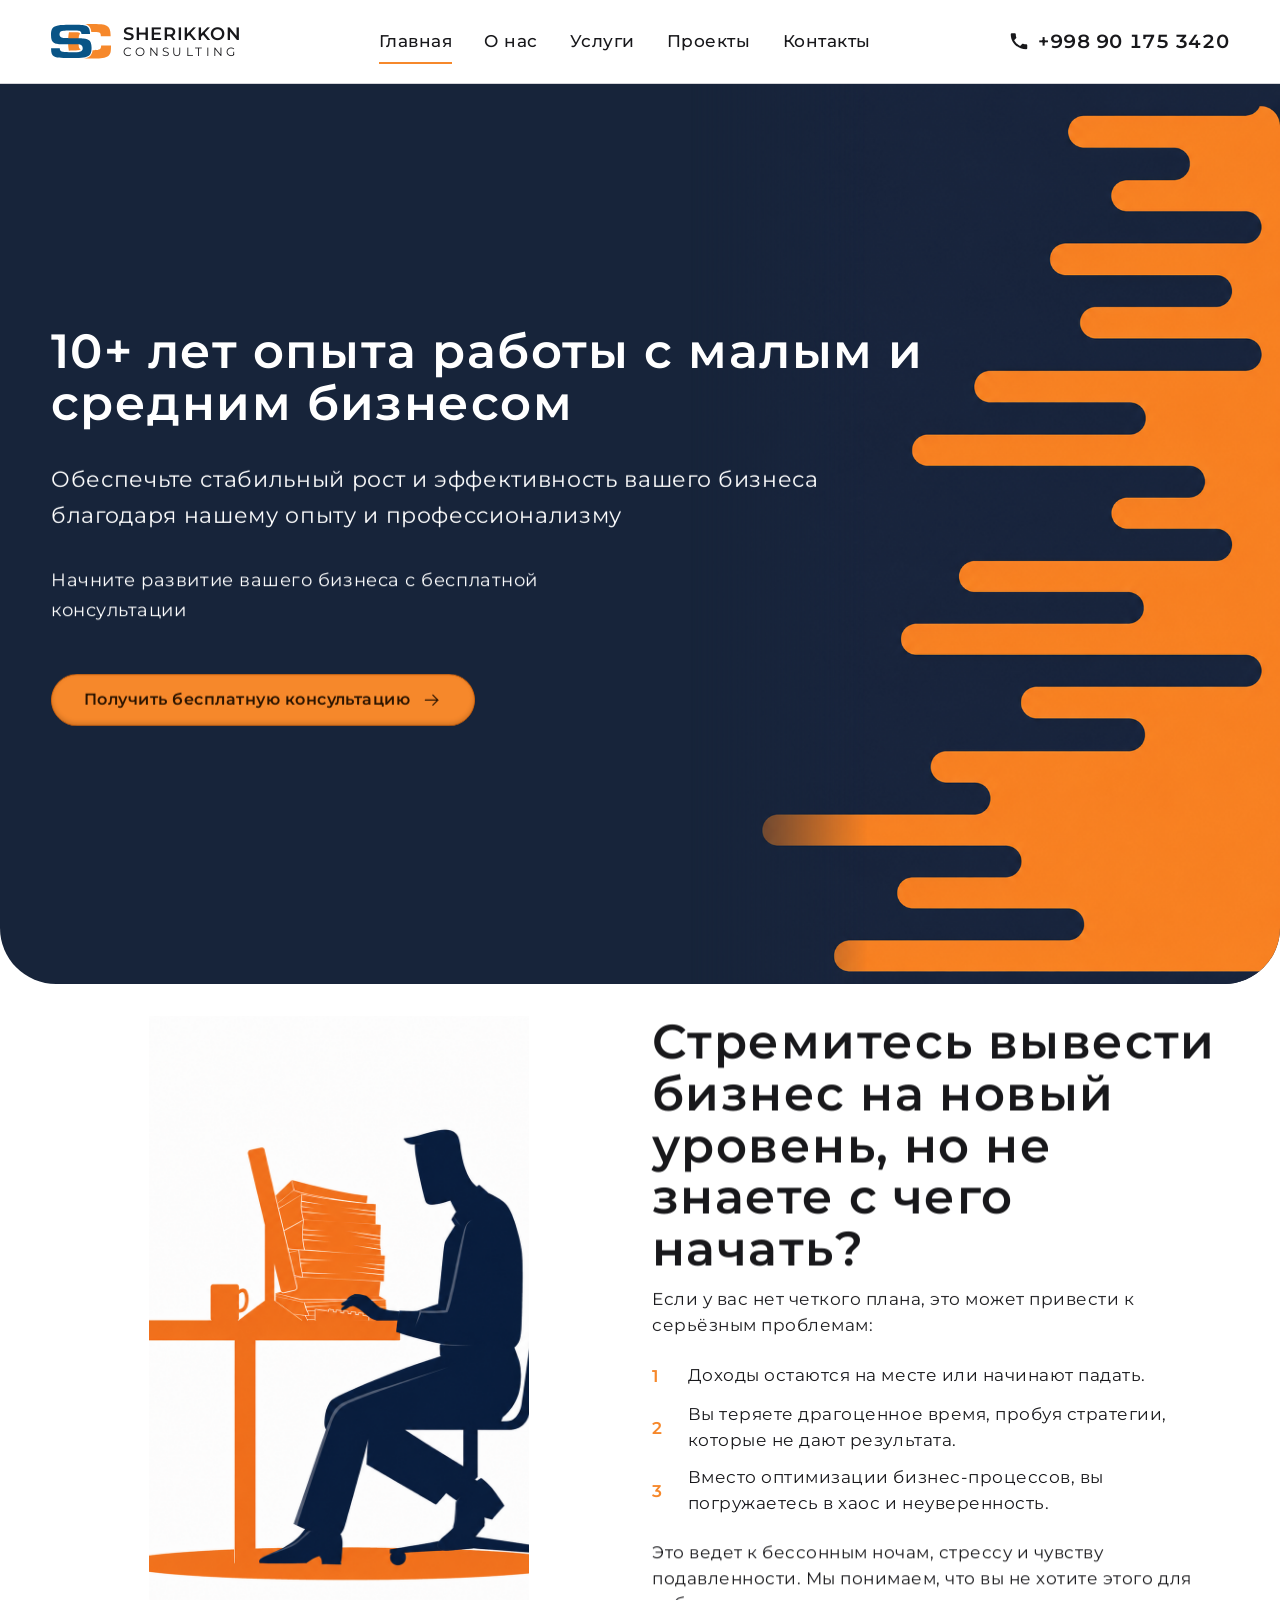
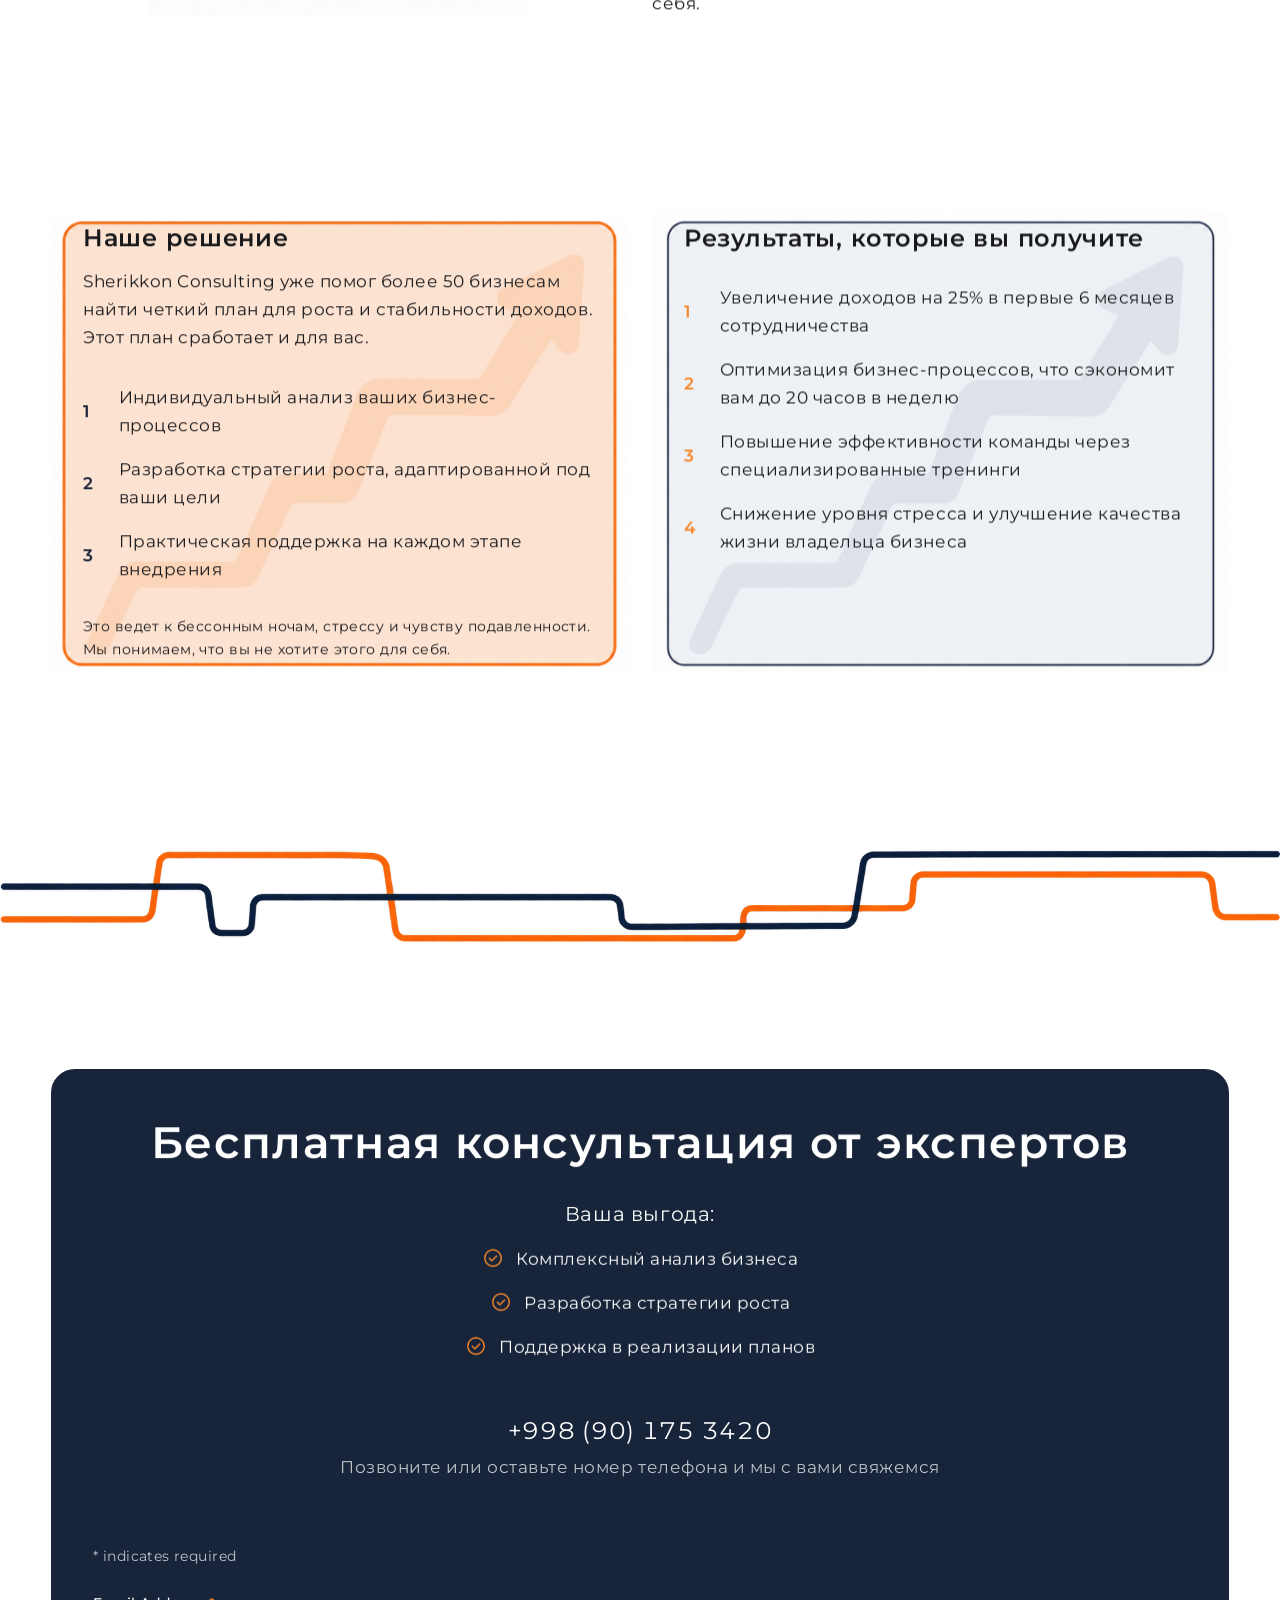
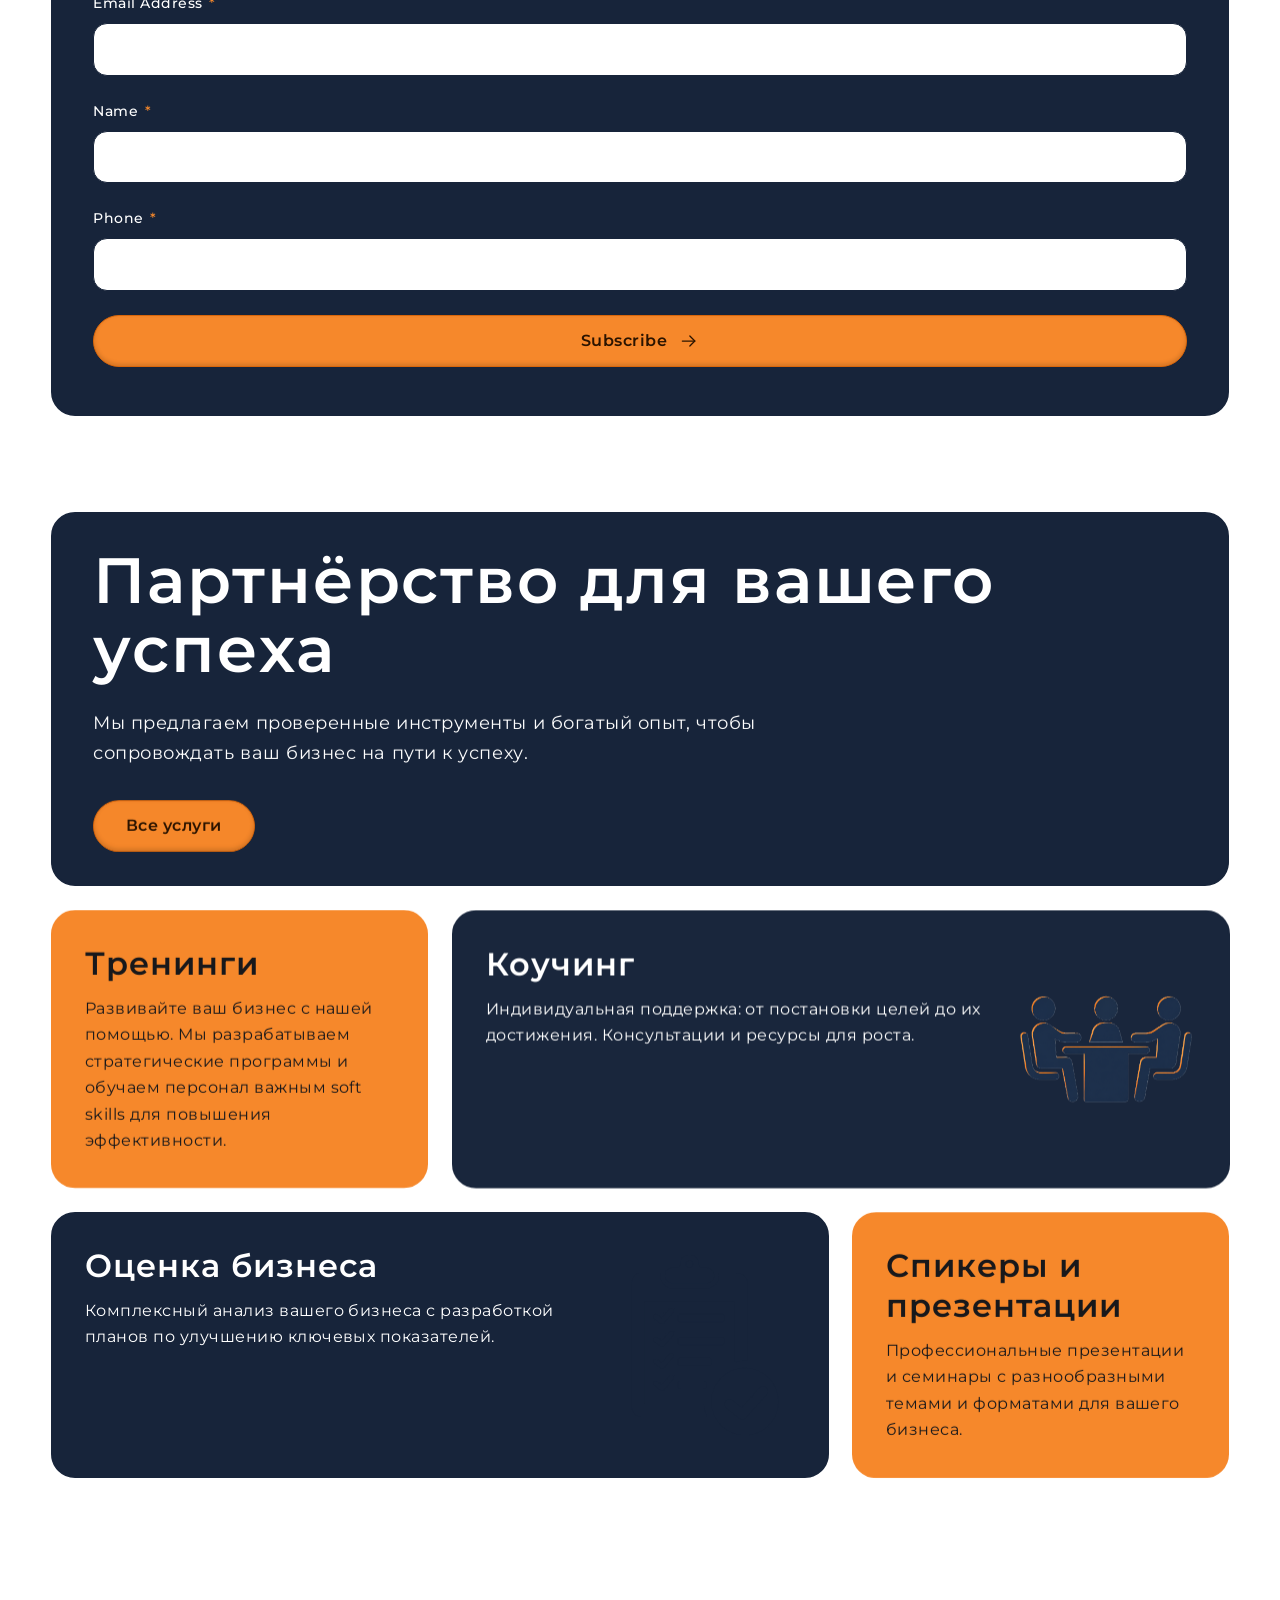
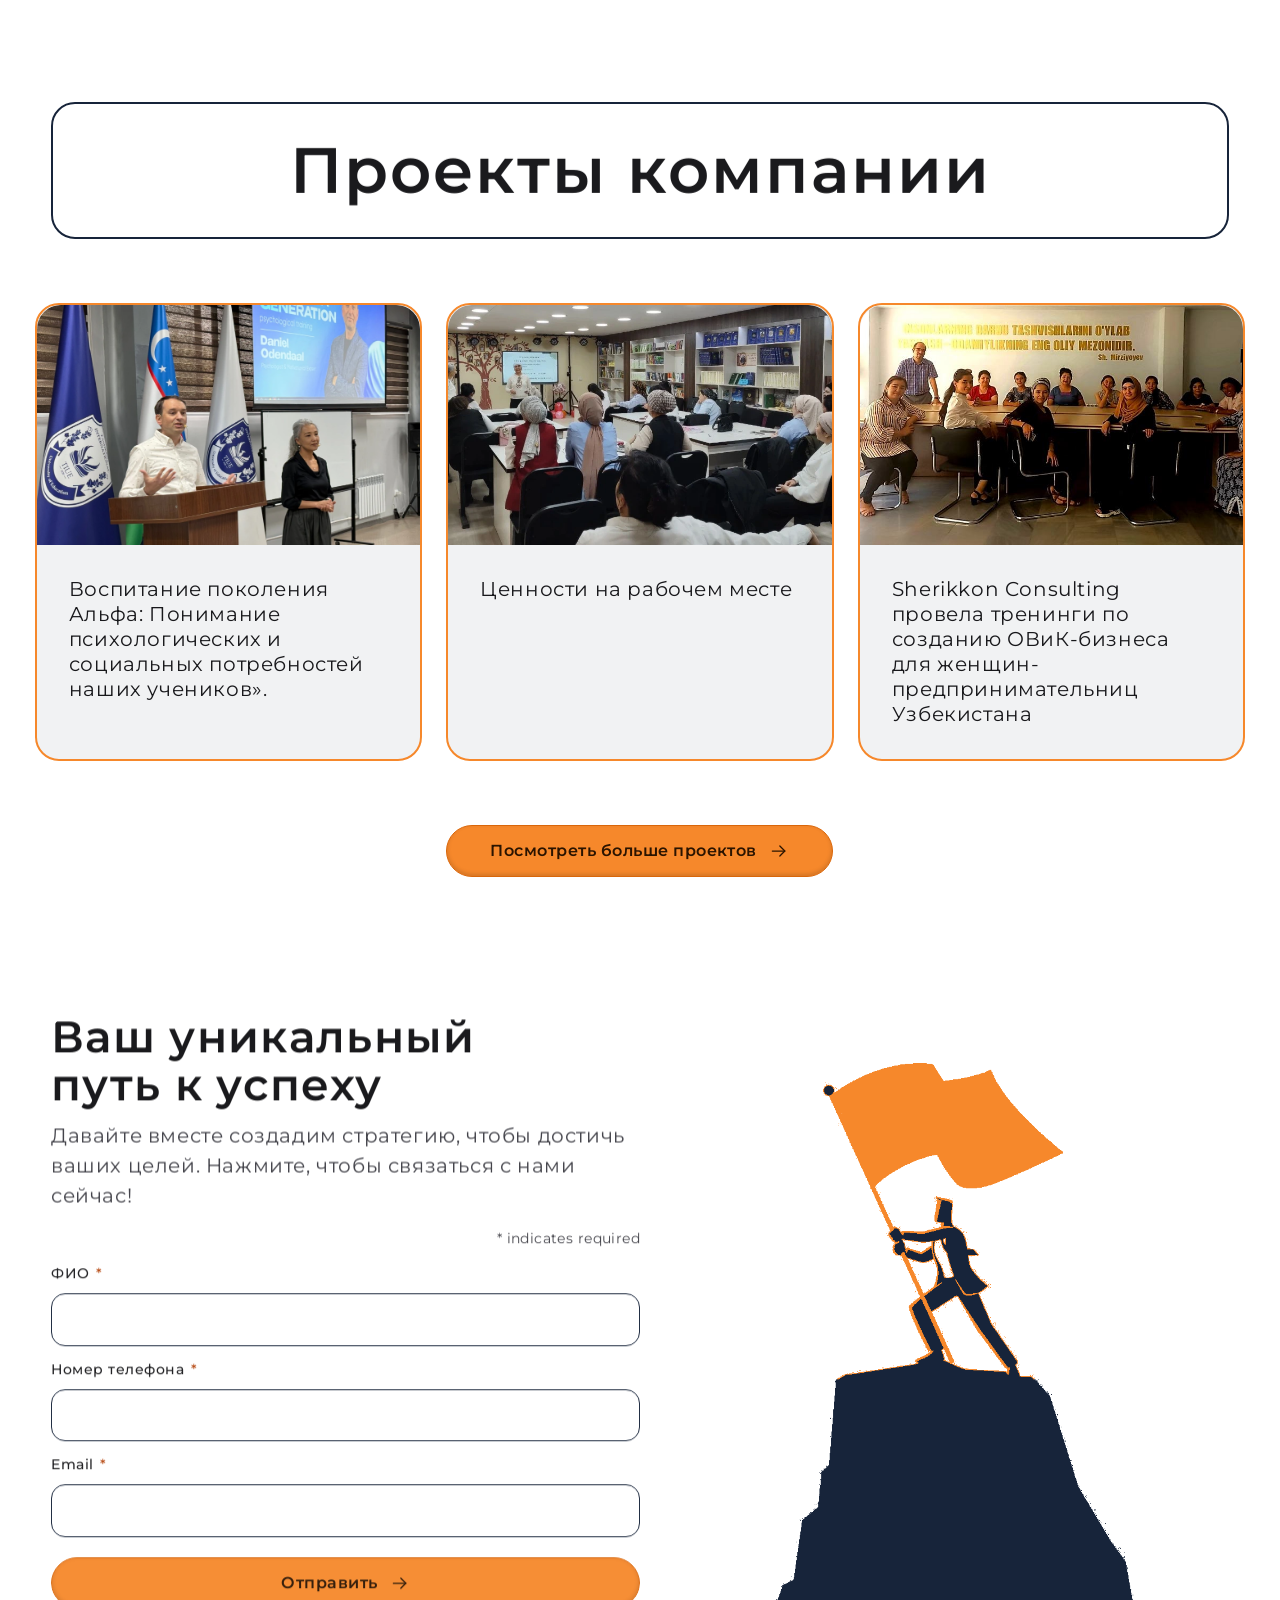
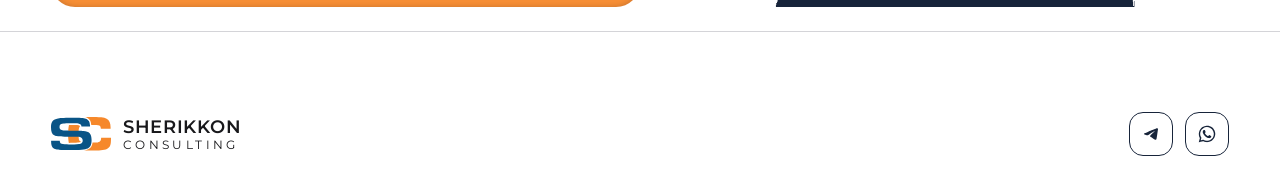
==== commit d4293aa3: "Redesign pass: Montserrat font, 60/30/10 blue/orange palette, CTA layout - Switch site font from Lug" ====
--- a/index.html
+++ b/index.html
@@ -1,567 +1,564 @@
-<!DOCTYPE html>
-<html lang="ru">
-<head>
-<meta charset="utf-8">
-<meta name="viewport" content="width=device-width, initial-scale=1">
-<title>Консалтинг и тренинги для бизнеса | Sherikkon Remake</title>
-<meta name="description" content="Sherikkon Consulting — консалтинг, тренинги и коучинг для малого и среднего бизнеса в Узбекистане. 10+ лет опыта, более 50 компаний. Бесплатная консультация.">
-<meta name="theme-color" content="#0B0714">
-
-<meta property="og:type" content="website">
-<meta property="og:title" content="Консалтинг и тренинги для бизнеса | Sherikkon Consulting">
-<meta property="og:description" content="Обеспечьте стабильный рост и эффективность вашего бизнеса благодаря нашему опыту и профессионализму.">
-<meta property="og:locale" content="ru_RU">
-
-<link rel="icon" href="assets/icons/logo-mark.svg" type="image/svg+xml">
-
-<!-- Критичные шрифты грузим заранее: кириллица нужна сразу -->
-<link rel="preload" href="assets/fonts/exo2-400-700-cyrillic.woff2" as="font" type="font/woff2" crossorigin>
-<link rel="preload" href="assets/fonts/ibmplexsans-500-700-cyrillic.woff2" as="font" type="font/woff2" crossorigin>
-<link rel="preload" href="assets/fonts/luga.ttf" as="font" type="font/ttf" crossorigin>
-
-<link rel="stylesheet" href="assets/css/tokens.css">
-<link rel="stylesheet" href="assets/css/styles.css">
-
-<!-- Ставим .js до первой отрисовки: только тогда включаются стартовые
-     состояния анимаций. Без JS страница видна полностью.
-     Здесь же поднимаем штору, если пришли переходом с другой страницы. -->
-<script>
-(function(d){
-  if ('scrollRestoration' in history) { history.scrollRestoration = 'manual'; }
-  d.documentElement.classList.add('js');
-})(document);
-</script>
-</head>
-
-<body>
-
-<!-- Спрайт иконок инлайном: внешний <use> не работает при открытии по file:// -->
-<svg xmlns="http://www.w3.org/2000/svg" style="display:none" aria-hidden="true" focusable="false">
-  <symbol id="i-arrow-right" viewBox="0 0 24 24" fill="none" stroke="currentColor" stroke-width="1.5" stroke-linecap="round" stroke-linejoin="round"><path d="M4 12h15"/><path d="m13 6 6 6-6 6"/></symbol>
-  <symbol id="i-arrow-down" viewBox="0 0 24 24" fill="none" stroke="currentColor" stroke-width="1.5" stroke-linecap="round" stroke-linejoin="round"><path d="M12 4v15"/><path d="m6 13 6 6 6-6"/></symbol>
-  <symbol id="i-phone" viewBox="0 0 24 24"><path fill="currentColor" d="M6.62 10.79c1.44 2.83 3.76 5.15 6.59 6.59l2.2-2.2c.28-.28.68-.36 1.03-.24 1.12.37 2.33.57 3.56.57.56 0 1 .44 1 1V20c0 .55-.44 1-1 1C10.4 21 3 13.6 3 4.5c0-.56.45-1 1-1h3.5c.56 0 1 .44 1 1 0 1.24.2 2.45.57 3.57.11.36.03.75-.25 1.03l-2.2 2.19Z"/></symbol>
-  <symbol id="i-mail" viewBox="0 0 24 24" fill="none" stroke="currentColor" stroke-width="1.5" stroke-linecap="round" stroke-linejoin="round"><rect x="3" y="5" width="18" height="14" rx="2.5"/><path d="m3.5 7 7.6 5.3a1.5 1.5 0 0 0 1.8 0L20.5 7"/></symbol>
-  <symbol id="i-sms" viewBox="0 0 24 24" fill="none" stroke="currentColor" stroke-width="1.5" stroke-linecap="round" stroke-linejoin="round"><path d="M4 5h16v10.5a1.5 1.5 0 0 1-1.5 1.5H9l-4 3.5V17H4.5A1.5 1.5 0 0 1 3 15.5V6.5A1.5 1.5 0 0 1 4.5 5Z"/><path d="M8 9.5h8M8 12.5h5"/></symbol>
-  <symbol id="i-pin" viewBox="0 0 24 24" fill="none" stroke="currentColor" stroke-width="1.5" stroke-linecap="round" stroke-linejoin="round"><path d="M12 21c4-4.6 6-8 6-10.8A6 6 0 0 0 6 10.2C6 13 8 16.4 12 21Z"/><circle cx="12" cy="10" r="2.4"/></symbol>
-  <symbol id="i-clock" viewBox="0 0 24 24" fill="none" stroke="currentColor" stroke-width="1.5" stroke-linecap="round" stroke-linejoin="round"><circle cx="12" cy="12" r="9"/><path d="M12 7v5.2l3.2 2"/></symbol>
-  <symbol id="i-check" viewBox="0 0 24 24" fill="none" stroke="currentColor" stroke-width="1.5" stroke-linecap="round" stroke-linejoin="round"><circle cx="12" cy="12" r="9"/><path d="m8 12.3 2.7 2.7L16 9.7"/></symbol>
-  <symbol id="i-alert" viewBox="0 0 24 24" fill="none" stroke="currentColor" stroke-width="1.5" stroke-linecap="round" stroke-linejoin="round"><circle cx="12" cy="12" r="9"/><path d="M12 7.5v5"/><path d="M12 16.2h.01"/></symbol>
-  <symbol id="i-telegram" viewBox="0 0 980 980"><path fill="currentColor" fill-rule="evenodd" d="M 698 287.631 C 689.870 289.158, 654.773 302.731, 597.500 326.497 C 579.350 334.028, 550.325 346.044, 533 353.199 C 515.675 360.353, 497 368.138, 491.500 370.498 C 476.602 376.891, 411.305 405.121, 380.500 418.486 C 365.650 424.929, 346.750 433.126, 338.500 436.701 C 330.250 440.276, 320.125 444.682, 316 446.493 C 311.875 448.304, 299.052 453.932, 287.505 459 C 259.455 471.311, 257.509 472.360, 251.404 478.465 C 243.858 486.011, 243.010 492.293, 248.633 498.976 C 254.308 505.720, 269.003 510.989, 315.500 522.949 C 332.550 527.335, 348.975 531.610, 352 532.450 C 363.401 535.614, 379.007 533.776, 394.079 527.493 C 403.284 523.655, 421.090 512.782, 439 500.059 C 447.525 494.004, 463.275 483.103, 474 475.836 C 484.725 468.569, 508.069 452.535, 525.876 440.205 C 559.910 416.640, 592.766 394.737, 599.486 391.136 C 604.823 388.275, 608.498 388.407, 611.664 391.573 C 615.167 395.076, 614.372 399.588, 609.159 405.795 C 601.320 415.126, 516.463 495.931, 483.500 525.452 C 469.482 538.007, 464.042 543.935, 460.603 550.403 C 457.144 556.907, 456.459 562.630, 458.359 569.153 C 461.514 579.990, 461.578 580.041, 526.913 623.620 C 560.236 645.847, 592.675 667.663, 599 672.099 C 611.169 680.635, 629.362 690.068, 637.193 691.901 C 644.019 693.499, 653.913 693.247, 659.572 691.331 C 666.432 689.009, 674.851 680.261, 679.355 670.775 C 684.050 660.886, 686.511 650.362, 690.059 625 C 693.599 599.695, 698.780 565.622, 710.434 491 C 729.656 367.922, 735.375 326.507, 734.742 314.954 C 733.712 296.144, 725.993 287.882, 709 287.402 C 704.325 287.270, 699.375 287.373, 698 287.631"/></symbol>
-  <symbol id="i-whatsapp" viewBox="0 0 980 980"><path fill="currentColor" fill-rule="evenodd" d="M 473 121.073 C 408.287 124.119, 345.980 144.488, 290.540 180.721 C 261.963 199.397, 231.344 226.807, 209.440 253.321 C 140.428 336.856, 112.046 445.009, 131.058 552 C 137.192 586.517, 148.519 620.061, 165.122 652.879 L 173.915 670.259 157.994 728.379 C 149.238 760.346, 137.630 802.700, 132.200 822.500 C 126.771 842.300, 122.681 858.642, 123.113 858.816 C 123.545 858.990, 142.708 854.193, 165.699 848.155 C 188.690 842.117, 231.946 830.773, 261.825 822.947 L 316.149 808.716 331.825 816.308 C 362.823 831.321, 391.642 840.847, 424.500 846.940 C 462.693 854.022, 505.928 854.912, 544 849.401 C 659.831 832.635, 760.606 761.303, 815.815 657 C 836.675 617.591, 850.125 574.045, 855.659 528 C 857.788 510.279, 858.087 466.079, 856.189 449.500 C 847.851 376.671, 821.812 313.276, 777.326 257.500 C 765.450 242.610, 741.286 218.115, 725.683 205.150 C 654.349 145.875, 566.568 116.667, 473 121.073 M 473.423 183.040 C 420.483 186.084, 368.411 203.548, 324 233.153 C 305.440 245.526, 295.586 253.487, 279.666 268.971 C 229.163 318.089, 199.066 378.275, 189.388 449.500 C 186.968 467.307, 186.953 506.422, 189.358 524 C 192.826 549.344, 198.148 570.887, 206.652 594 C 211.560 607.342, 225.498 635.392, 233.910 648.857 L 241.006 660.214 229.444 702.357 C 223.086 725.536, 216.335 750.100, 214.442 756.946 C 212.549 763.791, 211 769.987, 211 770.715 C 211 772.267, 209.041 772.681, 239 764.805 C 251.375 761.551, 269.375 756.847, 279 754.350 C 288.625 751.853, 303.008 748.080, 310.962 745.966 L 325.424 742.122 333.462 746.948 C 374.501 771.589, 418.333 785.852, 466.005 790.079 C 484.035 791.677, 517.440 790.730, 534.531 788.135 C 589.215 779.832, 635.861 759.787, 679.996 725.625 C 693.058 715.515, 717.927 690.849, 728.775 677.246 C 741.848 660.854, 754.423 640.974, 764.008 621.549 C 776.532 596.168, 784.210 574.227, 789.434 548.892 C 816.684 416.730, 755.619 285.022, 636.515 219.074 C 589.560 193.074, 529.542 179.814, 473.423 183.040 M 355.265 307.480 C 346.011 310.081, 340.058 313.846, 331.784 322.330 C 300.514 354.391, 292.602 396.469, 308.999 443.500 C 318.213 469.929, 348.242 518.263, 376.407 552 C 404.327 585.442, 435.720 612.926, 466.658 631.013 C 485.979 642.308, 530.616 661.622, 553 668.372 C 576.063 675.326, 597.355 675.860, 616.735 669.969 C 639.143 663.159, 663.029 645.935, 670.002 631.558 C 676.188 618.806, 680.855 595.724, 678.953 587.291 C 678.507 585.315, 677.323 582.886, 676.321 581.894 C 674.359 579.951, 635.452 558.815, 609.659 545.681 C 596.337 538.897, 592.877 537.546, 587.899 537.186 C 582 536.760, 581.963 536.774, 577.739 541.182 C 575.408 543.615, 569.145 550.757, 563.822 557.053 C 547.820 575.980, 541.032 582.606, 536.850 583.379 C 529.597 584.719, 521.422 581.610, 500.647 569.612 C 458.782 545.434, 428.815 515.321, 403.072 471.561 C 400.179 466.644, 397.578 461.174, 397.291 459.404 C 396.482 454.421, 400.697 446.632, 409.603 436.648 C 427.560 416.520, 430.425 411.822, 429.746 403.616 C 429.480 400.389, 425.818 389.267, 419.832 373.500 C 414.611 359.750, 408.145 342.450, 405.462 335.056 C 399.532 318.709, 396.641 314.639, 387.727 310.087 C 381.624 306.971, 380.149 306.645, 370.771 306.341 C 363.837 306.116, 358.799 306.486, 355.265 307.480"/></symbol>
-  <symbol id="i-spark" viewBox="0 0 24 24" fill="none" stroke="currentColor" stroke-width="1.5" stroke-linecap="round" stroke-linejoin="round"><path d="M12 3.5 13.6 9a2 2 0 0 0 1.4 1.4l5.5 1.6-5.5 1.6A2 2 0 0 0 13.6 15L12 20.5 10.4 15A2 2 0 0 0 9 13.6L3.5 12 9 10.4A2 2 0 0 0 10.4 9L12 3.5Z"/></symbol>
-  <symbol id="i-target" viewBox="0 0 24 24" fill="none" stroke="currentColor" stroke-width="1.5" stroke-linecap="round" stroke-linejoin="round"><circle cx="12" cy="12" r="8.5"/><circle cx="12" cy="12" r="5"/><circle cx="12" cy="12" r="1.6"/></symbol>
-  <symbol id="i-users" viewBox="0 0 24 24" fill="none" stroke="currentColor" stroke-width="1.5" stroke-linecap="round" stroke-linejoin="round"><circle cx="9" cy="8" r="3.2"/><path d="M3.5 20a5.5 5.5 0 0 1 11 0"/><path d="M16 5.2a3.2 3.2 0 0 1 0 5.6"/><path d="M17.5 14.6A5.5 5.5 0 0 1 20.5 20"/></symbol>
-  <symbol id="i-chart" viewBox="0 0 24 24" fill="none" stroke="currentColor" stroke-width="1.5" stroke-linecap="round" stroke-linejoin="round"><path d="M4 20h16"/><path d="M7 20v-6"/><path d="M12 20V7"/><path d="M17 20v-9"/></symbol>
-  <symbol id="i-shield" viewBox="0 0 24 24" fill="none" stroke="currentColor" stroke-width="1.5" stroke-linecap="round" stroke-linejoin="round"><path d="M12 3 4.5 6v6c0 4.4 3 7.7 7.5 9 4.5-1.3 7.5-4.6 7.5-9V6L12 3Z"/><path d="m9 12 2.2 2.2L15.5 10"/></symbol>
-</svg>
-
-<a class="skip-link" href="#main">Перейти к содержимому</a>
--
-
-
-<!-- ============================= ШАПКА ============================= -->
-<header class="header" id="header">
-  <div class="container header__inner">
-    <a class="header__brand" href="index.html">
-      <img src="assets/icons/logo-mark.svg" alt="" width="40" height="23">
-      <span class="header__brand-text">
-        <span class="header__brand-name">SHERIKKON</span>
-        <span class="header__brand-sub">CONSULTING</span>
-      </span>
-    </a>
-
-    <nav class="nav" aria-label="Основная навигация">
-      <a class="nav__link" href="index.html" aria-current="page">Главная</a>
-      <a class="nav__link" href="o-nas.html">О нас</a>
-      <a class="nav__link" href="uslugi.html">Услуги</a>
-      <a class="nav__link" href="proekti.html">Проекты</a>
-      <a class="nav__link" href="kontakti.html">Контакты</a>
-    </nav>
-
-    <div class="header__actions">
-      <a class="header__phone" href="tel:+998901753420">
-        <svg width="22" height="22" aria-hidden="true"><use href="#i-phone"/></svg>
-        <span class="header__phone-num">+998 90 175 3420</span>
-      </a>
-
-      <button class="burger" id="burger" type="button"
-              aria-label="Открыть меню" aria-expanded="false" aria-controls="menu">
-        <span class="burger__box">
-          <span class="burger__line"></span>
-          <span class="burger__line"></span>
-          <span class="burger__line"></span>
-        </span>
-      </button>
-    </div>
-  </div>
-</header>
-
-<!-- ========================= МОБИЛЬНОЕ МЕНЮ ========================= -->
-<div class="menu" id="menu" hidden>
-  <nav aria-label="Мобильная навигация">
-    <ul class="menu__list">
-      <li><a class="menu__link" href="index.html" aria-current="page">Главная</a></li>
-      <li><a class="menu__link" href="o-nas.html">О нас</a></li>
-      <li><a class="menu__link" href="uslugi.html">Услуги</a></li>
-      <li><a class="menu__link" href="proekti.html">Проекты</a></li>
-      <li><a class="menu__link" href="kontakti.html">Контакты</a></li>
-    </ul>
-  </nav>
-  <div class="menu__footer">
-    <a class="btn btn--primary" href="#zayavka">Получить консультацию</a>
-    <a class="contact-item__value contact-item__value--tabular" href="tel:+998901753420">+998 90 175 3420</a>
-  </div>
-</div>
-
-<main id="main">
-
-  <!-- ============================== HERO ============================== -->
-  <section class="hero" id="hero">
-    <img class="hero__waves" src="assets/img/hero-waves.png" alt="" aria-hidden="true">
-    <div class="container hero__inner">
-      <h1 class="hero__title" data-reveal-words>10+ лет опыта работы с малым и средним бизнесом</h1>
-
-      <p class="hero__text" data-reveal>
-        Обеспечьте стабильный рост и эффективность вашего бизнеса
-        благодаря нашему опыту и профессионализму
-      </p>
-
-      <p class="hero__text" data-reveal>
-        Начните развитие вашего бизнеса с бесплатной консультации
-      </p>
-
-      <div class="hero__actions" data-reveal>
-        <a class="btn btn--primary" href="#zayavka">
-          Получить бесплатную консультацию
-          <span class="btn__arrow" aria-hidden="true">
-            <svg width="20" height="20"><use href="#i-arrow-right"/></svg>
-          </span>
-        </a>
-      </div>
-    </div>
-  </section>
-
-  <!-- ============================== ПРОБЛЕМА ============================== -->
-  <section class="section section--tight" id="problema">
-    <div class="container section__inner">
-      <div class="grid grid--2 problema__top">
-        <div class="problema__image-wrap">
-          <img class="problema__image" src="assets/img/problema-illustration.png" alt="" aria-hidden="true">
-        </div>
-        <div class="problema__intro">
-          <h2 data-reveal>Стремитесь вывести бизнес на новый уровень, но не знаете с чего начать?</h2>
-          <p class="mt-6 text-muted measure" data-reveal>
-            Если у вас нет четкого плана, это может привести к серьёзным проблемам:
-          </p>
-
-          <ol class="plain-list mt-8" data-reveal>
-            <li class="plain-list__item">
-              <span class="plain-list__num">1</span>
-              <span class="plain-list__text">Доходы остаются на месте или начинают падать.</span>
-            </li>
-            <li class="plain-list__item">
-              <span class="plain-list__num">2</span>
-              <span class="plain-list__text"><strong>Вы теряете драгоценное время</strong>, пробуя стратегии, которые не дают результата.</span>
-            </li>
-            <li class="plain-list__item">
-              <span class="plain-list__num">3</span>
-              <span class="plain-list__text"><strong>Вместо оптимизации бизнес-процессов</strong>, вы погружаетесь в хаос и неуверенность.</span>
-            </li>
-          </ol>
-
-          <p class="mt-8 text-muted measure" data-reveal>
-            Это ведет к бессонным ночам, стрессу и чувству подавленности. Мы понимаем, что вы не хотите этого для себя.
-          </p>
-        </div>
-      </div>
-    </div>
-  </section>
-
-  <!-- ================= НАШЕ РЕШЕНИЕ + РЕЗУЛЬТАТЫ ================= -->
-  <section class="section section--surface" id="reshenie">
-    <div class="container section__inner">
-      <div class="grid grid--2">
-
-        <div class="card" data-reveal>
-          <h2 style="font-size:var(--text-2xl)">Наше решение</h2>
-          <p class="mt-4 text-muted">
-            Sherikkon Consulting уже помог более 50 бизнесам найти четкий план для роста
-            и стабильности доходов. Этот план сработает и для вас.
-          </p>
-          <ol class="plain-list mt-6">
-            <li class="plain-list__item"><span class="plain-list__num">1</span><span class="plain-list__text">Индивидуальный анализ ваших бизнес-процессов</span></li>
-            <li class="plain-list__item"><span class="plain-list__num">2</span><span class="plain-list__text">Разработка стратегии роста, адаптированной под ваши цели</span></li>
-            <li class="plain-list__item"><span class="plain-list__num">3</span><span class="plain-list__text">Практическая поддержка на каждом этапе внедрения</span></li>
-          </ol>
-          <p class="mt-6 text-muted" style="font-size:var(--text-sm)">
-            Это ведет к бессонным ночам, стрессу и чувству подавленности. Мы понимаем, что вы не хотите этого для себя.
-          </p>
-        </div>
-
-        <div class="card" id="rezultaty-card" data-reveal>
-          <h2 style="font-size:var(--text-2xl)">Результаты, которые вы получите</h2>
-          <ol class="plain-list mt-6">
-            <li class="plain-list__item"><span class="plain-list__num">1</span><span class="plain-list__text"><strong>Увеличение доходов на 25%</strong> в первые 6 месяцев сотрудничества</span></li>
-            <li class="plain-list__item"><span class="plain-list__num">2</span><span class="plain-list__text"><strong>Оптимизация бизнес-процессов,</strong> что сэкономит вам до 20 часов в неделю</span></li>
-            <li class="plain-list__item"><span class="plain-list__num">3</span><span class="plain-list__text"><strong>Повышение эффективности команды</strong> через специализированные тренинги</span></li>
-            <li class="plain-list__item"><span class="plain-list__num">4</span><span class="plain-list__text"><strong>Снижение уровня стресса</strong> и улучшение качества жизни владельца бизнеса</span></li>
-          </ol>
-        </div>
-
-      </div>
-    </div>
-  </section>
-
-  <img class="section-divider" src="assets/img/divider-lines.png" alt="" aria-hidden="true">
-
-  <!-- ================= БЕСПЛАТНАЯ КОНСУЛЬТАЦИЯ ОТ ЭКСПЕРТОВ ================= -->
-  <section class="section section--tight" id="konsultaciya">
-    <div class="container">
-      <div class="cta">
-        <div class="cta__inner split split--wide-left">
-
-          <div>
-            <h2 data-reveal>Бесплатная консультация от экспертов</h2>
-            <p class="lead mt-6" data-reveal>Ваша выгода:</p>
-            <ul class="stack mt-4" data-reveal>
-              <li style="display:flex;gap:var(--space-3);align-items:flex-start">
-                <svg width="22" height="22" style="color:var(--accent);flex-shrink:0;margin-top:2px" aria-hidden="true"><use href="#i-check"/></svg>
-                <span>Комплексный анализ бизнеса</span>
-              </li>
-              <li style="display:flex;gap:var(--space-3);align-items:flex-start">
-                <svg width="22" height="22" style="color:var(--accent);flex-shrink:0;margin-top:2px" aria-hidden="true"><use href="#i-check"/></svg>
-                <span>Разработка стратегии роста</span>
-              </li>
-              <li style="display:flex;gap:var(--space-3);align-items:flex-start">
-                <svg width="22" height="22" style="color:var(--accent);flex-shrink:0;margin-top:2px" aria-hidden="true"><use href="#i-check"/></svg>
-                <span>Поддержка в реализации планов</span>
-              </li>
-            </ul>
-
-            <p class="mt-8">
-              <a class="contact-item__value contact-item__value--tabular" href="tel:+998901753420"
-                 style="font-size:var(--text-2xl);font-family:var(--font-heading)">
-                +998 (90) 175 3420
-              </a>
-            </p>
-            <p class="mt-2 text-muted">Позвоните или оставьте номер телефона и мы с вами свяжемся</p>
-          </div>
-
-          <img class="konsultaciya__pen" src="assets/img/pen-illustration.png" alt="" aria-hidden="true">
-
-          <div data-reveal>
-            <form class="form" id="expertForm" novalidate>
-              <p class="text-muted" style="font-size:var(--text-sm)">* indicates required</p>
-
-              <div class="field">
-                <label class="field__label" for="ec-email">
-                  Email Address <span class="field__req" aria-hidden="true">*</span>
-                </label>
-                <input class="field__control" id="ec-email" name="email" type="email"
-                       inputmode="email" autocomplete="email" required aria-describedby="ec-email-err">
-                <p class="field__error" id="ec-email-err" role="alert">
-                  <svg width="16" height="16" aria-hidden="true"><use href="#i-alert"/></svg>
-                  <span>Проверьте адрес — похоже, в нём опечатка</span>
-                </p>
-              </div>
-
-              <div class="field">
-                <label class="field__label" for="ec-name">
-                  Name <span class="field__req" aria-hidden="true">*</span>
-                </label>
-                <input class="field__control" id="ec-name" name="name" type="text"
-                       autocomplete="name" required aria-describedby="ec-name-err">
-                <p class="field__error" id="ec-name-err" role="alert">
-                  <svg width="16" height="16" aria-hidden="true"><use href="#i-alert"/></svg>
-                  <span>Укажите, как к вам обращаться</span>
-                </p>
-              </div>
-
-              <div class="field">
-                <label class="field__label" for="ec-phone">
-                  Phone <span class="field__req" aria-hidden="true">*</span>
-                </label>
-                <input class="field__control" id="ec-phone" name="phone" type="tel"
-                       inputmode="tel" autocomplete="tel" required
-                       aria-describedby="ec-phone-err">
-                <p class="field__error" id="ec-phone-err" role="alert">
-                  <svg width="16" height="16" aria-hidden="true"><use href="#i-alert"/></svg>
-                  <span>Введите номер в формате +998 90 123 45 67</span>
-                </p>
-              </div>
-
-              <!-- Ловушка для ботов: подпись как на оригинальном сайте, не менять -->
-              <div class="hp" aria-hidden="true">
-                <label for="ec-company">/* real people should not fill this in and expect good things — do not remove this or risk form bot signups */</label>
-                <input id="ec-company" name="company" type="text" tabindex="-1" autocomplete="off">
-              </div>
-
-              <div class="form__foot">
-                <button class="btn btn--primary" type="submit">
-                  <span data-btn-label>Subscribe</span>
-                  <span class="btn__arrow" aria-hidden="true">
-                    <svg width="20" height="20"><use href="#i-arrow-right"/></svg>
-                  </span>
-                </button>
-              </div>
-
-              <div class="form__status form__status--success" data-status="success" role="status" aria-live="polite">
-                <svg width="22" height="22" style="color:var(--success)" aria-hidden="true"><use href="#i-check"/></svg>
-                <span>Спасибо! Заявка принята — свяжемся с вами в рабочее время, Пн–Пт с 09:00 до 18:00.</span>
-              </div>
-
-              <div class="form__status form__status--error" data-status="error" role="alert">
-                <svg width="22" height="22" style="color:var(--danger)" aria-hidden="true"><use href="#i-alert"/></svg>
-                <span>Не удалось отправить заявку. Позвоните нам: <a href="tel:+998901753420">+998 90 175 3420</a></span>
-              </div>
-            </form>
-          </div>
-
-        </div>
-      </div>
-    </div>
-  </section>
-
-  <!-- ============================= УСЛУГИ ============================= -->
-  <section class="section" id="uslugi">
-    <div class="container section__inner">
-      <div class="section-head">
-        <h2 data-reveal>Партнёрство для вашего успеха</h2>
-        <p data-reveal>
-          Мы предлагаем проверенные инструменты и богатый опыт, чтобы сопровождать
-          ваш бизнес на пути к успеху.
-        </p>
-        <p class="mt-6" data-reveal>
-          <a class="btn btn--primary" href="uslugi.html">Все услуги</a>
-        </p>
-      </div>
-
-      <div class="grid grid--4" data-stagger>
-        <article class="card" data-reveal>
-          <div class="card__icon">
-            <img src="assets/icons/service-training.svg" alt="" width="30" height="30" loading="lazy">
-          </div>
-          <h3 class="card__title">Тренинги</h3>
-          <p class="card__text">
-            Развивайте ваш бизнес с нашей помощью. Мы разрабатываем стратегические программы
-            и обучаем персонал важным soft skills для повышения эффективности.
-          </p>
-        </article>
-
-        <article class="card" data-reveal>
-          <div class="card__icon">
-            <img src="assets/icons/service-coaching.svg" alt="" width="30" height="30" loading="lazy">
-          </div>
-          <h3 class="card__title">Коучинг</h3>
-          <p class="card__text">
-            Индивидуальная поддержка: от постановки целей до их достижения.
-            Консультации и ресурсы для роста.
-          </p>
-          <img class="card__meeting-icon" src="assets/img/coaching-meeting-icon.png" alt="" aria-hidden="true">
-        </article>
-
-        <article class="card" data-reveal>
-          <div class="card__icon">
-            <img src="assets/icons/service-evaluation.svg" alt="" width="30" height="30" loading="lazy">
-          </div>
-          <h3 class="card__title">Оценка бизнеса</h3>
-          <p class="card__text">
-            Комплексный анализ вашего бизнеса с разработкой планов по улучшению
-            ключевых показателей.
-          </p>
-          <img class="card__meeting-icon" src="assets/img/evaluation-checklist-icon.png" alt="" aria-hidden="true">
-        </article>
-
-        <article class="card" data-reveal>
-          <div class="card__icon">
-            <img src="assets/icons/service-speakers.svg" alt="" width="30" height="30" loading="lazy">
-          </div>
-          <h3 class="card__title">Спикеры и презентации</h3>
-          <p class="card__text">
-            Профессиональные презентации и семинары с разнообразными темами
-            и форматами для вашего бизнеса.
-          </p>
-        </article>
-      </div>
-    </div>
-  </section>
-
-  <!-- ============================ ПРОЕКТЫ ============================ -->
-  <section class="section section--surface" id="proekty">
-    <div class="container section__inner">
-      <div class="section-head">
-        <h2 data-reveal>Проекты компании</h2>
-      </div>
-    </div>
-
-    <div class="rail" id="projectsRail" data-rail>
-      <ul class="rail__track" id="railTrack" data-rail-track>
-        <li class="rail__item">
-          <a class="card project" href="proekt-alfa.html">
-            <div class="project__media">
-              <img src="assets/img/projects/alpha-generation.webp" alt="" loading="lazy" decoding="async">
-            </div>
-            <div class="project__body">
-              <h3 class="project__title">Воспитание поколения Альфа: Понимание психологических и социальных потребностей наших учеников».</h3>
-            </div>
-          </a>
-        </li>
-
-        <li class="rail__item">
-          <a class="card project" href="proekt-cennosti.html">
-            <div class="project__media">
-              <img src="assets/img/projects/core-values.webp" alt="" loading="lazy" decoding="async">
-            </div>
-            <div class="project__body">
-              <h3 class="project__title">Ценности на рабочем месте</h3>
-            </div>
-          </a>
-        </li>
-
-        <li class="rail__item">
-          <a class="card project" href="proekt-ovik-zhenshchiny.html">
-            <div class="project__media">
-              <img src="assets/img/projects/women-hvac.jpeg" alt="" loading="lazy" decoding="async">
-            </div>
-            <div class="project__body">
-              <h3 class="project__title">Sherikkon Consulting провела тренинги по созданию ОВиК-бизнеса для женщин-предпринимательниц Узбекистана</h3>
-            </div>
-          </a>
-        </li>
-      </ul>
-    </div>
-
-    <div class="container mt-8">
-      <a class="btn btn--primary proekty__more" href="proekti.html">
-        Посмотреть больше проктов
-        <span class="btn__arrow" aria-hidden="true"><svg width="20" height="20"><use href="#i-arrow-right"/></svg></span>
-      </a>
-    </div>
-
-  </section>
-
-  <!-- ============================== ЗАЯВКА ============================== -->
-  <section class="section section--tight" id="zayavka">
-    <div class="container">
-      <div class="cta">
-        <div class="cta__inner split split--wide-left">
-
-          <div>
-            <h2 data-reveal>Ваш уникальный<br>путь к успеху</h2>
-            <p class="lead mt-6" data-reveal>
-              Давайте вместе создадим стратегию, чтобы достичь ваших целей.
-              Нажмите, чтобы связаться с нами сейчас!
-            </p>
-          </div>
-
-          <div data-reveal>
-            <form class="form" id="leadForm" novalidate>
-              <p class="text-muted" style="font-size:var(--text-sm)">* indicates required</p>
-
-              <div class="field">
-                <label class="field__label" for="lf-name">
-                  ФИО <span class="field__req" aria-hidden="true">*</span>
-                </label>
-                <input class="field__control" id="lf-name" name="name" type="text"
-                       autocomplete="name" required aria-describedby="lf-name-err">
-                <p class="field__error" id="lf-name-err" role="alert">
-                  <svg width="16" height="16" aria-hidden="true"><use href="#i-alert"/></svg>
-                  <span>Укажите, как к вам обращаться</span>
-                </p>
-              </div>
-
-              <div class="field">
-                <label class="field__label" for="lf-phone">
-                  Номер телефона <span class="field__req" aria-hidden="true">*</span>
-                </label>
-                <input class="field__control" id="lf-phone" name="phone" type="tel"
-                       inputmode="tel" autocomplete="tel" required
-                       aria-describedby="lf-phone-err">
-                <p class="field__error" id="lf-phone-err" role="alert">
-                  <svg width="16" height="16" aria-hidden="true"><use href="#i-alert"/></svg>
-                  <span>Введите номер в формате +998 90 123 45 67</span>
-                </p>
-              </div>
-
-              <div class="field">
-                <label class="field__label" for="lf-email">
-                  Email <span class="field__req" aria-hidden="true">*</span>
-                </label>
-                <input class="field__control" id="lf-email" name="email" type="email"
-                       inputmode="email" autocomplete="email" required
-                       aria-describedby="lf-email-err">
-                <p class="field__error" id="lf-email-err" role="alert">
-                  <svg width="16" height="16" aria-hidden="true"><use href="#i-alert"/></svg>
-                  <span>Проверьте адрес — похоже, в нём опечатка</span>
-                </p>
-              </div>
-
-              <!-- Ловушка для ботов: подпись как на оригинальном сайте, не менять -->
-              <div class="hp" aria-hidden="true">
-                <label for="lf-company">/* real people should not fill this in and expect good things — do not remove this or risk form bot signups */</label>
-                <input id="lf-company" name="company" type="text" tabindex="-1" autocomplete="off">
-              </div>
-
-              <div class="form__foot">
-                <button class="btn btn--primary" type="submit">
-                  <span data-btn-label>Отправить</span>
-                  <span class="btn__arrow" aria-hidden="true">
-                    <svg width="20" height="20"><use href="#i-arrow-right"/></svg>
-                  </span>
-                </button>
-              </div>
-
-              <div class="form__status form__status--success" data-status="success" role="status" aria-live="polite">
-                <svg width="22" height="22" style="color:var(--success)" aria-hidden="true"><use href="#i-check"/></svg>
-                <span>Спасибо! Заявка принята — свяжемся с вами в рабочее время, Пн–Пт с 09:00 до 18:00.</span>
-              </div>
-
-              <div class="form__status form__status--error" data-status="error" role="alert">
-                <svg width="22" height="22" style="color:var(--danger)" aria-hidden="true"><use href="#i-alert"/></svg>
-                <span>Не удалось отправить заявку. Позвоните нам: <a href="tel:+998901753420">+998 90 175 3420</a></span>
-              </div>
-            </form>
-          </div>
-
-        </div>
-      </div>
-      <div class="proekty__flag">
-        <img src="assets/img/flag-summit-icon.png" alt="" aria-hidden="true">
-      </div>
-    </div>
-  </section>
-
-</main>
-
-<!-- ============================== ФУТЕР ============================== -->
-<footer class="footer">
-  <div class="container">
-    <div class="footer__grid footer__grid--simple">
-      <a class="header__brand" href="index.html">
-        <img src="assets/icons/logo-mark.svg" alt="" width="40" height="23">
-        <span class="header__brand-text">
-          <span class="header__brand-name">SHERIKKON</span>
-          <span class="header__brand-sub">CONSULTING</span>
-        </span>
-      </a>
-      <div class="socials">
-        <a class="social" href="https://t.me/farhod_djabbarov" target="_blank" rel="noopener" aria-label="Telegram">
-          <svg width="28" height="28" aria-hidden="true"><use href="#i-telegram"/></svg>
-        </a>
-        <a class="social" href="https://wa.me/998901753420" target="_blank" rel="noopener" aria-label="WhatsApp">
-          <svg width="22" height="22" aria-hidden="true"><use href="#i-whatsapp"/></svg>
-        </a>
-      </div>
-    </div>  </div>
-</footer>
-
-<script src="assets/vendor/gsap.min.js"></script>
-<script src="assets/vendor/ScrollTrigger.min.js"></script>
-<script src="assets/vendor/SplitText.min.js"></script>
-<script src="assets/js/nav.js"></script>
-<script src="assets/js/forms.js"></script>
-<script src="assets/js/motion.js"></script>
-<script src="assets/js/main.js"></script>
-</body>
-</html>
+<!DOCTYPE html>
+<html lang="ru">
+<head>
+<meta charset="utf-8">
+<meta name="viewport" content="width=device-width, initial-scale=1">
+<title>Консалтинг и тренинги для бизнеса | Sherikkon Remake</title>
+<meta name="description" content="Sherikkon Consulting — консалтинг, тренинги и коучинг для малого и среднего бизнеса в Узбекистане. 10+ лет опыта, более 50 компаний. Бесплатная консультация.">
+<meta name="theme-color" content="#0B0714">
+
+<meta property="og:type" content="website">
+<meta property="og:title" content="Консалтинг и тренинги для бизнеса | Sherikkon Consulting">
+<meta property="og:description" content="Обеспечьте стабильный рост и эффективность вашего бизнеса благодаря нашему опыту и профессионализму.">
+<meta property="og:locale" content="ru_RU">
+
+<link rel="icon" href="assets/icons/logo-mark.svg" type="image/svg+xml">
+
+<!-- Критичные шрифты грузим заранее: кириллица нужна сразу -->
+<link rel="preload" href="assets/fonts/exo2-400-700-cyrillic.woff2" as="font" type="font/woff2" crossorigin>
+<link rel="preload" href="assets/fonts/ibmplexsans-500-700-cyrillic.woff2" as="font" type="font/woff2" crossorigin>
+<link rel="preload" href="assets/fonts/luga.ttf" as="font" type="font/ttf" crossorigin>
+
+<link rel="stylesheet" href="assets/css/tokens.css">
+<link rel="stylesheet" href="assets/css/styles.css">
+
+<!-- Ставим .js до первой отрисовки: только тогда включаются стартовые
+     состояния анимаций. Без JS страница видна полностью.
+     Здесь же поднимаем штору, если пришли переходом с другой страницы. -->
+<script>
+(function(d){
+  if ('scrollRestoration' in history) { history.scrollRestoration = 'manual'; }
+  d.documentElement.classList.add('js');
+})(document);
+</script>
+</head>
+
+<body>
+
+<!-- Спрайт иконок инлайном: внешний <use> не работает при открытии по file:// -->
+<svg xmlns="http://www.w3.org/2000/svg" style="display:none" aria-hidden="true" focusable="false">
+  <symbol id="i-arrow-right" viewBox="0 0 24 24" fill="none" stroke="currentColor" stroke-width="1.5" stroke-linecap="round" stroke-linejoin="round"><path d="M4 12h15"/><path d="m13 6 6 6-6 6"/></symbol>
+  <symbol id="i-arrow-down" viewBox="0 0 24 24" fill="none" stroke="currentColor" stroke-width="1.5" stroke-linecap="round" stroke-linejoin="round"><path d="M12 4v15"/><path d="m6 13 6 6 6-6"/></symbol>
+  <symbol id="i-phone" viewBox="0 0 24 24"><path fill="currentColor" d="M6.62 10.79c1.44 2.83 3.76 5.15 6.59 6.59l2.2-2.2c.28-.28.68-.36 1.03-.24 1.12.37 2.33.57 3.56.57.56 0 1 .44 1 1V20c0 .55-.44 1-1 1C10.4 21 3 13.6 3 4.5c0-.56.45-1 1-1h3.5c.56 0 1 .44 1 1 0 1.24.2 2.45.57 3.57.11.36.03.75-.25 1.03l-2.2 2.19Z"/></symbol>
+  <symbol id="i-mail" viewBox="0 0 24 24" fill="none" stroke="currentColor" stroke-width="1.5" stroke-linecap="round" stroke-linejoin="round"><rect x="3" y="5" width="18" height="14" rx="2.5"/><path d="m3.5 7 7.6 5.3a1.5 1.5 0 0 0 1.8 0L20.5 7"/></symbol>
+  <symbol id="i-sms" viewBox="0 0 24 24" fill="none" stroke="currentColor" stroke-width="1.5" stroke-linecap="round" stroke-linejoin="round"><path d="M4 5h16v10.5a1.5 1.5 0 0 1-1.5 1.5H9l-4 3.5V17H4.5A1.5 1.5 0 0 1 3 15.5V6.5A1.5 1.5 0 0 1 4.5 5Z"/><path d="M8 9.5h8M8 12.5h5"/></symbol>
+  <symbol id="i-pin" viewBox="0 0 24 24" fill="none" stroke="currentColor" stroke-width="1.5" stroke-linecap="round" stroke-linejoin="round"><path d="M12 21c4-4.6 6-8 6-10.8A6 6 0 0 0 6 10.2C6 13 8 16.4 12 21Z"/><circle cx="12" cy="10" r="2.4"/></symbol>
+  <symbol id="i-clock" viewBox="0 0 24 24" fill="none" stroke="currentColor" stroke-width="1.5" stroke-linecap="round" stroke-linejoin="round"><circle cx="12" cy="12" r="9"/><path d="M12 7v5.2l3.2 2"/></symbol>
+  <symbol id="i-check" viewBox="0 0 24 24" fill="none" stroke="currentColor" stroke-width="1.5" stroke-linecap="round" stroke-linejoin="round"><circle cx="12" cy="12" r="9"/><path d="m8 12.3 2.7 2.7L16 9.7"/></symbol>
+  <symbol id="i-alert" viewBox="0 0 24 24" fill="none" stroke="currentColor" stroke-width="1.5" stroke-linecap="round" stroke-linejoin="round"><circle cx="12" cy="12" r="9"/><path d="M12 7.5v5"/><path d="M12 16.2h.01"/></symbol>
+  <symbol id="i-telegram" viewBox="0 0 980 980"><path fill="currentColor" fill-rule="evenodd" d="M 698 287.631 C 689.870 289.158, 654.773 302.731, 597.500 326.497 C 579.350 334.028, 550.325 346.044, 533 353.199 C 515.675 360.353, 497 368.138, 491.500 370.498 C 476.602 376.891, 411.305 405.121, 380.500 418.486 C 365.650 424.929, 346.750 433.126, 338.500 436.701 C 330.250 440.276, 320.125 444.682, 316 446.493 C 311.875 448.304, 299.052 453.932, 287.505 459 C 259.455 471.311, 257.509 472.360, 251.404 478.465 C 243.858 486.011, 243.010 492.293, 248.633 498.976 C 254.308 505.720, 269.003 510.989, 315.500 522.949 C 332.550 527.335, 348.975 531.610, 352 532.450 C 363.401 535.614, 379.007 533.776, 394.079 527.493 C 403.284 523.655, 421.090 512.782, 439 500.059 C 447.525 494.004, 463.275 483.103, 474 475.836 C 484.725 468.569, 508.069 452.535, 525.876 440.205 C 559.910 416.640, 592.766 394.737, 599.486 391.136 C 604.823 388.275, 608.498 388.407, 611.664 391.573 C 615.167 395.076, 614.372 399.588, 609.159 405.795 C 601.320 415.126, 516.463 495.931, 483.500 525.452 C 469.482 538.007, 464.042 543.935, 460.603 550.403 C 457.144 556.907, 456.459 562.630, 458.359 569.153 C 461.514 579.990, 461.578 580.041, 526.913 623.620 C 560.236 645.847, 592.675 667.663, 599 672.099 C 611.169 680.635, 629.362 690.068, 637.193 691.901 C 644.019 693.499, 653.913 693.247, 659.572 691.331 C 666.432 689.009, 674.851 680.261, 679.355 670.775 C 684.050 660.886, 686.511 650.362, 690.059 625 C 693.599 599.695, 698.780 565.622, 710.434 491 C 729.656 367.922, 735.375 326.507, 734.742 314.954 C 733.712 296.144, 725.993 287.882, 709 287.402 C 704.325 287.270, 699.375 287.373, 698 287.631"/></symbol>
+  <symbol id="i-whatsapp" viewBox="0 0 980 980"><path fill="currentColor" fill-rule="evenodd" d="M 473 121.073 C 408.287 124.119, 345.980 144.488, 290.540 180.721 C 261.963 199.397, 231.344 226.807, 209.440 253.321 C 140.428 336.856, 112.046 445.009, 131.058 552 C 137.192 586.517, 148.519 620.061, 165.122 652.879 L 173.915 670.259 157.994 728.379 C 149.238 760.346, 137.630 802.700, 132.200 822.500 C 126.771 842.300, 122.681 858.642, 123.113 858.816 C 123.545 858.990, 142.708 854.193, 165.699 848.155 C 188.690 842.117, 231.946 830.773, 261.825 822.947 L 316.149 808.716 331.825 816.308 C 362.823 831.321, 391.642 840.847, 424.500 846.940 C 462.693 854.022, 505.928 854.912, 544 849.401 C 659.831 832.635, 760.606 761.303, 815.815 657 C 836.675 617.591, 850.125 574.045, 855.659 528 C 857.788 510.279, 858.087 466.079, 856.189 449.500 C 847.851 376.671, 821.812 313.276, 777.326 257.500 C 765.450 242.610, 741.286 218.115, 725.683 205.150 C 654.349 145.875, 566.568 116.667, 473 121.073 M 473.423 183.040 C 420.483 186.084, 368.411 203.548, 324 233.153 C 305.440 245.526, 295.586 253.487, 279.666 268.971 C 229.163 318.089, 199.066 378.275, 189.388 449.500 C 186.968 467.307, 186.953 506.422, 189.358 524 C 192.826 549.344, 198.148 570.887, 206.652 594 C 211.560 607.342, 225.498 635.392, 233.910 648.857 L 241.006 660.214 229.444 702.357 C 223.086 725.536, 216.335 750.100, 214.442 756.946 C 212.549 763.791, 211 769.987, 211 770.715 C 211 772.267, 209.041 772.681, 239 764.805 C 251.375 761.551, 269.375 756.847, 279 754.350 C 288.625 751.853, 303.008 748.080, 310.962 745.966 L 325.424 742.122 333.462 746.948 C 374.501 771.589, 418.333 785.852, 466.005 790.079 C 484.035 791.677, 517.440 790.730, 534.531 788.135 C 589.215 779.832, 635.861 759.787, 679.996 725.625 C 693.058 715.515, 717.927 690.849, 728.775 677.246 C 741.848 660.854, 754.423 640.974, 764.008 621.549 C 776.532 596.168, 784.210 574.227, 789.434 548.892 C 816.684 416.730, 755.619 285.022, 636.515 219.074 C 589.560 193.074, 529.542 179.814, 473.423 183.040 M 355.265 307.480 C 346.011 310.081, 340.058 313.846, 331.784 322.330 C 300.514 354.391, 292.602 396.469, 308.999 443.500 C 318.213 469.929, 348.242 518.263, 376.407 552 C 404.327 585.442, 435.720 612.926, 466.658 631.013 C 485.979 642.308, 530.616 661.622, 553 668.372 C 576.063 675.326, 597.355 675.860, 616.735 669.969 C 639.143 663.159, 663.029 645.935, 670.002 631.558 C 676.188 618.806, 680.855 595.724, 678.953 587.291 C 678.507 585.315, 677.323 582.886, 676.321 581.894 C 674.359 579.951, 635.452 558.815, 609.659 545.681 C 596.337 538.897, 592.877 537.546, 587.899 537.186 C 582 536.760, 581.963 536.774, 577.739 541.182 C 575.408 543.615, 569.145 550.757, 563.822 557.053 C 547.820 575.980, 541.032 582.606, 536.850 583.379 C 529.597 584.719, 521.422 581.610, 500.647 569.612 C 458.782 545.434, 428.815 515.321, 403.072 471.561 C 400.179 466.644, 397.578 461.174, 397.291 459.404 C 396.482 454.421, 400.697 446.632, 409.603 436.648 C 427.560 416.520, 430.425 411.822, 429.746 403.616 C 429.480 400.389, 425.818 389.267, 419.832 373.500 C 414.611 359.750, 408.145 342.450, 405.462 335.056 C 399.532 318.709, 396.641 314.639, 387.727 310.087 C 381.624 306.971, 380.149 306.645, 370.771 306.341 C 363.837 306.116, 358.799 306.486, 355.265 307.480"/></symbol>
+  <symbol id="i-spark" viewBox="0 0 24 24" fill="none" stroke="currentColor" stroke-width="1.5" stroke-linecap="round" stroke-linejoin="round"><path d="M12 3.5 13.6 9a2 2 0 0 0 1.4 1.4l5.5 1.6-5.5 1.6A2 2 0 0 0 13.6 15L12 20.5 10.4 15A2 2 0 0 0 9 13.6L3.5 12 9 10.4A2 2 0 0 0 10.4 9L12 3.5Z"/></symbol>
+  <symbol id="i-target" viewBox="0 0 24 24" fill="none" stroke="currentColor" stroke-width="1.5" stroke-linecap="round" stroke-linejoin="round"><circle cx="12" cy="12" r="8.5"/><circle cx="12" cy="12" r="5"/><circle cx="12" cy="12" r="1.6"/></symbol>
+  <symbol id="i-users" viewBox="0 0 24 24" fill="none" stroke="currentColor" stroke-width="1.5" stroke-linecap="round" stroke-linejoin="round"><circle cx="9" cy="8" r="3.2"/><path d="M3.5 20a5.5 5.5 0 0 1 11 0"/><path d="M16 5.2a3.2 3.2 0 0 1 0 5.6"/><path d="M17.5 14.6A5.5 5.5 0 0 1 20.5 20"/></symbol>
+  <symbol id="i-chart" viewBox="0 0 24 24" fill="none" stroke="currentColor" stroke-width="1.5" stroke-linecap="round" stroke-linejoin="round"><path d="M4 20h16"/><path d="M7 20v-6"/><path d="M12 20V7"/><path d="M17 20v-9"/></symbol>
+  <symbol id="i-shield" viewBox="0 0 24 24" fill="none" stroke="currentColor" stroke-width="1.5" stroke-linecap="round" stroke-linejoin="round"><path d="M12 3 4.5 6v6c0 4.4 3 7.7 7.5 9 4.5-1.3 7.5-4.6 7.5-9V6L12 3Z"/><path d="m9 12 2.2 2.2L15.5 10"/></symbol>
+</svg>
+
+<a class="skip-link" href="#main">Перейти к содержимому</a>
+
+
+
+<!-- ============================= ШАПКА ============================= -->
+<header class="header" id="header">
+  <div class="container header__inner">
+    <a class="header__brand" href="index.html">
+      <img src="assets/icons/logo-mark.svg" alt="" width="40" height="23">
+      <span class="header__brand-text">
+        <span class="header__brand-name">SHERIKKON</span>
+        <span class="header__brand-sub">CONSULTING</span>
+      </span>
+    </a>
+
+    <nav class="nav" aria-label="Основная навигация">
+      <a class="nav__link" href="index.html" aria-current="page">Главная</a>
+      <a class="nav__link" href="o-nas.html">О нас</a>
+      <a class="nav__link" href="uslugi.html">Услуги</a>
+      <a class="nav__link" href="proekti.html">Проекты</a>
+      <a class="nav__link" href="kontakti.html">Контакты</a>
+    </nav>
+
+    <div class="header__actions">
+      <a class="header__phone" href="tel:+998901753420">
+        <svg width="22" height="22" aria-hidden="true"><use href="#i-phone"/></svg>
+        <span class="header__phone-num">+998 90 175 3420</span>
+      </a>
+
+      <button class="burger" id="burger" type="button"
+              aria-label="Открыть меню" aria-expanded="false" aria-controls="menu">
+        <span class="burger__box">
+          <span class="burger__line"></span>
+          <span class="burger__line"></span>
+          <span class="burger__line"></span>
+        </span>
+      </button>
+    </div>
+  </div>
+</header>
+
+<!-- ========================= МОБИЛЬНОЕ МЕНЮ ========================= -->
+<div class="menu" id="menu" hidden>
+  <nav aria-label="Мобильная навигация">
+    <ul class="menu__list">
+      <li><a class="menu__link" href="index.html" aria-current="page">Главная</a></li>
+      <li><a class="menu__link" href="o-nas.html">О нас</a></li>
+      <li><a class="menu__link" href="uslugi.html">Услуги</a></li>
+      <li><a class="menu__link" href="proekti.html">Проекты</a></li>
+      <li><a class="menu__link" href="kontakti.html">Контакты</a></li>
+    </ul>
+  </nav>
+  <div class="menu__footer">
+    <a class="btn btn--primary" href="#zayavka">Получить консультацию</a>
+    <a class="contact-item__value contact-item__value--tabular" href="tel:+998901753420">+998 90 175 3420</a>
+  </div>
+</div>
+
+<main id="main">
+
+  <!-- ============================== HERO ============================== -->
+  <section class="hero" id="hero">
+    <img class="hero__waves" src="assets/img/hero-waves.png" alt="" aria-hidden="true">
+    <div class="container hero__inner">
+      <h1 class="hero__title" data-reveal-words>10+ лет опыта работы с малым и средним бизнесом</h1>
+
+      <p class="hero__text" data-reveal>
+        Обеспечьте стабильный рост и эффективность вашего бизнеса
+        благодаря нашему опыту и профессионализму
+      </p>
+
+      <p class="hero__text" data-reveal>
+        Начните развитие вашего бизнеса с бесплатной консультации
+      </p>
+
+      <div class="hero__actions" data-reveal>
+        <a class="btn btn--primary" href="#zayavka">
+          Получить бесплатную консультацию
+          <span class="btn__arrow" aria-hidden="true">
+            <svg width="20" height="20"><use href="#i-arrow-right"/></svg>
+          </span>
+        </a>
+      </div>
+    </div>
+  </section>
+
+  <!-- ============================== ПРОБЛЕМА ============================== -->
+  <section class="section section--tight" id="problema">
+    <div class="container section__inner">
+      <div class="grid grid--2 problema__top">
+        <div class="problema__image-wrap">
+          <img class="problema__image" src="assets/img/problema-illustration.png" alt="" aria-hidden="true">
+        </div>
+        <div class="problema__intro">
+          <h2 data-reveal>Стремитесь вывести бизнес на новый уровень, но не знаете с чего начать?</h2>
+          <p class="mt-6 text-muted measure" data-reveal>
+            Если у вас нет четкого плана, это может привести к серьёзным проблемам:
+          </p>
+
+          <ol class="plain-list mt-8" data-reveal>
+            <li class="plain-list__item">
+              <span class="plain-list__num">1</span>
+              <span class="plain-list__text">Доходы остаются на месте или начинают падать.</span>
+            </li>
+            <li class="plain-list__item">
+              <span class="plain-list__num">2</span>
+              <span class="plain-list__text"><strong>Вы теряете драгоценное время</strong>, пробуя стратегии, которые не дают результата.</span>
+            </li>
+            <li class="plain-list__item">
+              <span class="plain-list__num">3</span>
+              <span class="plain-list__text"><strong>Вместо оптимизации бизнес-процессов</strong>, вы погружаетесь в хаос и неуверенность.</span>
+            </li>
+          </ol>
+
+          <p class="mt-8 text-muted measure" data-reveal>
+            Это ведет к бессонным ночам, стрессу и чувству подавленности. Мы понимаем, что вы не хотите этого для себя.
+          </p>
+        </div>
+      </div>
+    </div>
+  </section>
+
+  <!-- ================= НАШЕ РЕШЕНИЕ + РЕЗУЛЬТАТЫ ================= -->
+  <section class="section section--surface" id="reshenie">
+    <div class="container section__inner">
+      <div class="grid grid--2">
+
+        <div class="card" data-reveal>
+          <h2 style="font-size:var(--text-2xl)">Наше решение</h2>
+          <p class="mt-4 text-muted">
+            Sherikkon Consulting уже помог более 50 бизнесам найти четкий план для роста
+            и стабильности доходов. Этот план сработает и для вас.
+          </p>
+          <ol class="plain-list mt-6">
+            <li class="plain-list__item"><span class="plain-list__num">1</span><span class="plain-list__text">Индивидуальный анализ ваших бизнес-процессов</span></li>
+            <li class="plain-list__item"><span class="plain-list__num">2</span><span class="plain-list__text">Разработка стратегии роста, адаптированной под ваши цели</span></li>
+            <li class="plain-list__item"><span class="plain-list__num">3</span><span class="plain-list__text">Практическая поддержка на каждом этапе внедрения</span></li>
+          </ol>
+          <p class="mt-6 text-muted" style="font-size:var(--text-sm)">
+            Это ведет к бессонным ночам, стрессу и чувству подавленности. Мы понимаем, что вы не хотите этого для себя.
+          </p>
+        </div>
+
+        <div class="card" id="rezultaty-card" data-reveal>
+          <h2 style="font-size:var(--text-2xl)">Результаты, которые вы получите</h2>
+          <ol class="plain-list mt-6">
+            <li class="plain-list__item"><span class="plain-list__num">1</span><span class="plain-list__text"><strong>Увеличение доходов на 25%</strong> в первые 6 месяцев сотрудничества</span></li>
+            <li class="plain-list__item"><span class="plain-list__num">2</span><span class="plain-list__text"><strong>Оптимизация бизнес-процессов,</strong> что сэкономит вам до 20 часов в неделю</span></li>
+            <li class="plain-list__item"><span class="plain-list__num">3</span><span class="plain-list__text"><strong>Повышение эффективности команды</strong> через специализированные тренинги</span></li>
+            <li class="plain-list__item"><span class="plain-list__num">4</span><span class="plain-list__text"><strong>Снижение уровня стресса</strong> и улучшение качества жизни владельца бизнеса</span></li>
+          </ol>
+        </div>
+
+      </div>
+    </div>
+  </section>
+
+  <img class="section-divider" src="assets/img/divider-lines.png" alt="" aria-hidden="true">
+
+  <!-- ================= БЕСПЛАТНАЯ КОНСУЛЬТАЦИЯ ОТ ЭКСПЕРТОВ ================= -->
+  <section class="section section--tight" id="konsultaciya">
+    <div class="container">
+      <div class="cta">
+        <div class="cta__inner split split--wide-left">
+
+          <div>
+            <h2 data-reveal>Бесплатная консультация от экспертов</h2>
+            <p class="lead mt-6" data-reveal>Ваша выгода:</p>
+            <ul class="stack mt-4" data-reveal>
+              <li style="display:flex;gap:var(--space-3);align-items:flex-start">
+                <svg width="22" height="22" style="color:var(--accent);flex-shrink:0;margin-top:2px" aria-hidden="true"><use href="#i-check"/></svg>
+                <span>Комплексный анализ бизнеса</span>
+              </li>
+              <li style="display:flex;gap:var(--space-3);align-items:flex-start">
+                <svg width="22" height="22" style="color:var(--accent);flex-shrink:0;margin-top:2px" aria-hidden="true"><use href="#i-check"/></svg>
+                <span>Разработка стратегии роста</span>
+              </li>
+              <li style="display:flex;gap:var(--space-3);align-items:flex-start">
+                <svg width="22" height="22" style="color:var(--accent);flex-shrink:0;margin-top:2px" aria-hidden="true"><use href="#i-check"/></svg>
+                <span>Поддержка в реализации планов</span>
+              </li>
+            </ul>
+
+            <p class="mt-8">
+              <a class="contact-item__value contact-item__value--tabular" href="tel:+998901753420"
+                 style="font-size:var(--text-2xl);font-family:var(--font-heading)">
+                +998 (90) 175 3420
+              </a>
+            </p>
+            <p class="mt-2 text-muted">Позвоните или оставьте номер телефона и мы с вами свяжемся</p>
+          </div>
+
+          <div data-reveal>
+            <form class="form" id="expertForm" novalidate>
+              <p class="text-muted" style="font-size:var(--text-sm)">* indicates required</p>
+
+              <div class="field">
+                <label class="field__label" for="ec-email">
+                  Email Address <span class="field__req" aria-hidden="true">*</span>
+                </label>
+                <input class="field__control" id="ec-email" name="email" type="email"
+                       inputmode="email" autocomplete="email" required aria-describedby="ec-email-err">
+                <p class="field__error" id="ec-email-err" role="alert">
+                  <svg width="16" height="16" aria-hidden="true"><use href="#i-alert"/></svg>
+                  <span>Проверьте адрес — похоже, в нём опечатка</span>
+                </p>
+              </div>
+
+              <div class="field">
+                <label class="field__label" for="ec-name">
+                  Name <span class="field__req" aria-hidden="true">*</span>
+                </label>
+                <input class="field__control" id="ec-name" name="name" type="text"
+                       autocomplete="name" required aria-describedby="ec-name-err">
+                <p class="field__error" id="ec-name-err" role="alert">
+                  <svg width="16" height="16" aria-hidden="true"><use href="#i-alert"/></svg>
+                  <span>Укажите, как к вам обращаться</span>
+                </p>
+              </div>
+
+              <div class="field">
+                <label class="field__label" for="ec-phone">
+                  Phone <span class="field__req" aria-hidden="true">*</span>
+                </label>
+                <input class="field__control" id="ec-phone" name="phone" type="tel"
+                       inputmode="tel" autocomplete="tel" required
+                       aria-describedby="ec-phone-err">
+                <p class="field__error" id="ec-phone-err" role="alert">
+                  <svg width="16" height="16" aria-hidden="true"><use href="#i-alert"/></svg>
+                  <span>Введите номер в формате +998 90 123 45 67</span>
+                </p>
+              </div>
+
+              <!-- Ловушка для ботов: подпись как на оригинальном сайте, не менять -->
+              <div class="hp" aria-hidden="true">
+                <label for="ec-company">/* real people should not fill this in and expect good things — do not remove this or risk form bot signups */</label>
+                <input id="ec-company" name="company" type="text" tabindex="-1" autocomplete="off">
+              </div>
+
+              <div class="form__foot">
+                <button class="btn btn--primary" type="submit">
+                  <span data-btn-label>Subscribe</span>
+                  <span class="btn__arrow" aria-hidden="true">
+                    <svg width="20" height="20"><use href="#i-arrow-right"/></svg>
+                  </span>
+                </button>
+              </div>
+
+              <div class="form__status form__status--success" data-status="success" role="status" aria-live="polite">
+                <svg width="22" height="22" style="color:var(--success)" aria-hidden="true"><use href="#i-check"/></svg>
+                <span>Спасибо! Заявка принята — свяжемся с вами в рабочее время, Пн–Пт с 09:00 до 18:00.</span>
+              </div>
+
+              <div class="form__status form__status--error" data-status="error" role="alert">
+                <svg width="22" height="22" style="color:var(--danger)" aria-hidden="true"><use href="#i-alert"/></svg>
+                <span>Не удалось отправить заявку. Позвоните нам: <a href="tel:+998901753420">+998 90 175 3420</a></span>
+              </div>
+            </form>
+          </div>
+
+        </div>
+      </div>
+    </div>
+  </section>
+
+  <!-- ============================= УСЛУГИ ============================= -->
+  <section class="section" id="uslugi">
+    <div class="container section__inner">
+      <div class="section-head">
+        <h2 data-reveal>Партнёрство для вашего успеха</h2>
+        <p data-reveal>
+          Мы предлагаем проверенные инструменты и богатый опыт, чтобы сопровождать
+          ваш бизнес на пути к успеху.
+        </p>
+        <p class="mt-6" data-reveal>
+          <a class="btn btn--primary" href="uslugi.html">Все услуги</a>
+        </p>
+      </div>
+
+      <div class="grid grid--4" data-stagger>
+        <article class="card" data-reveal>
+          <div class="card__icon">
+            <img src="assets/icons/service-training.svg" alt="" width="30" height="30" loading="lazy">
+          </div>
+          <h3 class="card__title">Тренинги</h3>
+          <p class="card__text">
+            Развивайте ваш бизнес с нашей помощью. Мы разрабатываем стратегические программы
+            и обучаем персонал важным soft skills для повышения эффективности.
+          </p>
+        </article>
+
+        <article class="card" data-reveal>
+          <div class="card__icon">
+            <img src="assets/icons/service-coaching.svg" alt="" width="30" height="30" loading="lazy">
+          </div>
+          <h3 class="card__title">Коучинг</h3>
+          <p class="card__text">
+            Индивидуальная поддержка: от постановки целей до их достижения.
+            Консультации и ресурсы для роста.
+          </p>
+          <img class="card__meeting-icon" src="assets/img/coaching-meeting-icon.png" alt="" aria-hidden="true">
+        </article>
+
+        <article class="card" data-reveal>
+          <div class="card__icon">
+            <img src="assets/icons/service-evaluation.svg" alt="" width="30" height="30" loading="lazy">
+          </div>
+          <h3 class="card__title">Оценка бизнеса</h3>
+          <p class="card__text">
+            Комплексный анализ вашего бизнеса с разработкой планов по улучшению
+            ключевых показателей.
+          </p>
+          <img class="card__meeting-icon" src="assets/img/evaluation-checklist-icon.png" alt="" aria-hidden="true">
+        </article>
+
+        <article class="card" data-reveal>
+          <div class="card__icon">
+            <img src="assets/icons/service-speakers.svg" alt="" width="30" height="30" loading="lazy">
+          </div>
+          <h3 class="card__title">Спикеры и презентации</h3>
+          <p class="card__text">
+            Профессиональные презентации и семинары с разнообразными темами
+            и форматами для вашего бизнеса.
+          </p>
+        </article>
+      </div>
+    </div>
+  </section>
+
+  <!-- ============================ ПРОЕКТЫ ============================ -->
+  <section class="section section--surface" id="proekty">
+    <div class="container section__inner">
+      <div class="section-head">
+        <h2 data-reveal>Проекты компании</h2>
+      </div>
+    </div>
+
+    <div class="rail" id="projectsRail" data-rail>
+      <ul class="rail__track" id="railTrack" data-rail-track>
+        <li class="rail__item">
+          <a class="card project" href="proekt-alfa.html">
+            <div class="project__media">
+              <img src="assets/img/projects/alpha-generation.webp" alt="" loading="lazy" decoding="async">
+            </div>
+            <div class="project__body">
+              <h3 class="project__title">Воспитание поколения Альфа: Понимание психологических и социальных потребностей наших учеников».</h3>
+            </div>
+          </a>
+        </li>
+
+        <li class="rail__item">
+          <a class="card project" href="proekt-cennosti.html">
+            <div class="project__media">
+              <img src="assets/img/projects/core-values.webp" alt="" loading="lazy" decoding="async">
+            </div>
+            <div class="project__body">
+              <h3 class="project__title">Ценности на рабочем месте</h3>
+            </div>
+          </a>
+        </li>
+
+        <li class="rail__item">
+          <a class="card project" href="proekt-ovik-zhenshchiny.html">
+            <div class="project__media">
+              <img src="assets/img/projects/women-hvac.jpeg" alt="" loading="lazy" decoding="async">
+            </div>
+            <div class="project__body">
+              <h3 class="project__title">Sherikkon Consulting провела тренинги по созданию ОВиК-бизнеса для женщин-предпринимательниц Узбекистана</h3>
+            </div>
+          </a>
+        </li>
+      </ul>
+    </div>
+
+    <div class="container mt-8">
+      <a class="btn btn--primary proekty__more" href="proekti.html">
+        Посмотреть больше проектов
+        <span class="btn__arrow" aria-hidden="true"><svg width="20" height="20"><use href="#i-arrow-right"/></svg></span>
+      </a>
+    </div>
+
+  </section>
+
+  <!-- ============================== ЗАЯВКА ============================== -->
+  <section class="section section--tight" id="zayavka">
+    <div class="container">
+      <div class="cta">
+        <div class="cta__inner split split--wide-left">
+
+          <div>
+            <h2 data-reveal>Ваш уникальный<br>путь к успеху</h2>
+            <p class="lead mt-6" data-reveal>
+              Давайте вместе создадим стратегию, чтобы достичь ваших целей.
+              Нажмите, чтобы связаться с нами сейчас!
+            </p>
+          </div>
+
+          <div data-reveal>
+            <form class="form" id="leadForm" novalidate>
+              <p class="text-muted" style="font-size:var(--text-sm)">* indicates required</p>
+
+              <div class="field">
+                <label class="field__label" for="lf-name">
+                  ФИО <span class="field__req" aria-hidden="true">*</span>
+                </label>
+                <input class="field__control" id="lf-name" name="name" type="text"
+                       autocomplete="name" required aria-describedby="lf-name-err">
+                <p class="field__error" id="lf-name-err" role="alert">
+                  <svg width="16" height="16" aria-hidden="true"><use href="#i-alert"/></svg>
+                  <span>Укажите, как к вам обращаться</span>
+                </p>
+              </div>
+
+              <div class="field">
+                <label class="field__label" for="lf-phone">
+                  Номер телефона <span class="field__req" aria-hidden="true">*</span>
+                </label>
+                <input class="field__control" id="lf-phone" name="phone" type="tel"
+                       inputmode="tel" autocomplete="tel" required
+                       aria-describedby="lf-phone-err">
+                <p class="field__error" id="lf-phone-err" role="alert">
+                  <svg width="16" height="16" aria-hidden="true"><use href="#i-alert"/></svg>
+                  <span>Введите номер в формате +998 90 123 45 67</span>
+                </p>
+              </div>
+
+              <div class="field">
+                <label class="field__label" for="lf-email">
+                  Email <span class="field__req" aria-hidden="true">*</span>
+                </label>
+                <input class="field__control" id="lf-email" name="email" type="email"
+                       inputmode="email" autocomplete="email" required
+                       aria-describedby="lf-email-err">
+                <p class="field__error" id="lf-email-err" role="alert">
+                  <svg width="16" height="16" aria-hidden="true"><use href="#i-alert"/></svg>
+                  <span>Проверьте адрес — похоже, в нём опечатка</span>
+                </p>
+              </div>
+
+              <!-- Ловушка для ботов: подпись как на оригинальном сайте, не менять -->
+              <div class="hp" aria-hidden="true">
+                <label for="lf-company">/* real people should not fill this in and expect good things — do not remove this or risk form bot signups */</label>
+                <input id="lf-company" name="company" type="text" tabindex="-1" autocomplete="off">
+              </div>
+
+              <div class="form__foot">
+                <button class="btn btn--primary" type="submit">
+                  <span data-btn-label>Отправить</span>
+                  <span class="btn__arrow" aria-hidden="true">
+                    <svg width="20" height="20"><use href="#i-arrow-right"/></svg>
+                  </span>
+                </button>
+              </div>
+
+              <div class="form__status form__status--success" data-status="success" role="status" aria-live="polite">
+                <svg width="22" height="22" style="color:var(--success)" aria-hidden="true"><use href="#i-check"/></svg>
+                <span>Спасибо! Заявка принята — свяжемся с вами в рабочее время, Пн–Пт с 09:00 до 18:00.</span>
+              </div>
+
+              <div class="form__status form__status--error" data-status="error" role="alert">
+                <svg width="22" height="22" style="color:var(--danger)" aria-hidden="true"><use href="#i-alert"/></svg>
+                <span>Не удалось отправить заявку. Позвоните нам: <a href="tel:+998901753420">+998 90 175 3420</a></span>
+              </div>
+            </form>
+          </div>
+
+        </div>
+      </div>
+      <div class="proekty__flag">
+        <img src="assets/img/flag-summit-icon.png" alt="" aria-hidden="true">
+      </div>
+    </div>
+  </section>
+
+</main>
+
+<!-- ============================== ФУТЕР ============================== -->
+<footer class="footer">
+  <div class="container">
+    <div class="footer__grid footer__grid--simple">
+      <a class="header__brand" href="index.html">
+        <img src="assets/icons/logo-mark.svg" alt="" width="40" height="23">
+        <span class="header__brand-text">
+          <span class="header__brand-name">SHERIKKON</span>
+          <span class="header__brand-sub">CONSULTING</span>
+        </span>
+      </a>
+      <div class="socials">
+        <a class="social" href="https://t.me/farhod_djabbarov" target="_blank" rel="noopener" aria-label="Telegram">
+          <svg width="28" height="28" aria-hidden="true"><use href="#i-telegram"/></svg>
+        </a>
+        <a class="social" href="https://wa.me/998901753420" target="_blank" rel="noopener" aria-label="WhatsApp">
+          <svg width="22" height="22" aria-hidden="true"><use href="#i-whatsapp"/></svg>
+        </a>
+      </div>
+    </div>  </div>
+</footer>
+
+<script src="assets/vendor/gsap.min.js"></script>
+<script src="assets/vendor/ScrollTrigger.min.js"></script>
+<script src="assets/vendor/SplitText.min.js"></script>
+<script src="assets/js/nav.js"></script>
+<script src="assets/js/forms.js"></script>
+<script src="assets/js/motion.js"></script>
+<script src="assets/js/main.js"></script>
+</body>
+</html>
--- a/assets/css/tokens.css
+++ b/assets/css/tokens.css
@@ -1,173 +1,91 @@
 /* ============================================================
-   Sherikkon Consulting — Design System "Royal Violet"
+   Sherikkon Consulting — Design System
+   Палитра 60/30/10: 60% белый, 30% синий (#17243A), 10% оранжевый
+   (#F6882B) — по прямому запросу пользователя.
    tokens.css — шрифты и дизайн-токены
    Единственное место, где меняются цвета, шкалы и тайминги.
    ============================================================ */
 
 /* ---------- Шрифты (локальные woff2, вариативные) ---------- */
 
-/* Exo 2 — единый шрифт на весь сайт, вариативный 400–700.
-   Геометричный технический гротеск с полной поддержкой кириллицы —
-   замена Playfair Display + Inter по прямому запросу пользователя. */
-@font-face {
-  font-family: 'Exo 2';
-  font-style: normal;
-  font-weight: 400 700;
-  font-display: swap;
-  src: url('../fonts/exo2-400-700-cyrillic.woff2') format('woff2');
+/* Montserrat — единый шрифт на весь сайт (замена Lucida Sans Unicode):
+   тот же шрифт, что используется на оригинальном sherikkon.uz.
+   Вариативный woff2 с Google Fonts, вес 400–700. */
+@font-face {
+  font-family: 'Montserrat';
+  font-style: normal;
+  font-weight: 400 700;
+  font-display: swap;
+  src: url('../fonts/montserrat-400-700-cyrillic.woff2') format('woff2');
   unicode-range: U+0301, U+0400-045F, U+0490-0491, U+04B0-04B1, U+2116;
 }
 @font-face {
-  font-family: 'Exo 2';
-  font-style: normal;
-  font-weight: 400 700;
-  font-display: swap;
-  src: url('../fonts/exo2-400-700-cyrillic-ext.woff2') format('woff2');
+  font-family: 'Montserrat';
+  font-style: normal;
+  font-weight: 400 700;
+  font-display: swap;
+  src: url('../fonts/montserrat-400-700-cyrillic-ext.woff2') format('woff2');
   unicode-range: U+0460-052F, U+1C80-1C8A, U+20B4, U+2DE0-2DFF, U+A640-A69F, U+FE2E-FE2F;
 }
 @font-face {
-  font-family: 'Exo 2';
-  font-style: normal;
-  font-weight: 400 700;
-  font-display: swap;
-  src: url('../fonts/exo2-400-700-latin.woff2') format('woff2');
+  font-family: 'Montserrat';
+  font-style: normal;
+  font-weight: 400 700;
+  font-display: swap;
+  src: url('../fonts/montserrat-400-700-latin.woff2') format('woff2');
   unicode-range: U+0000-00FF, U+0131, U+0152-0153, U+02BB-02BC, U+02C6, U+02DA, U+02DC,
     U+0304, U+0308, U+0329, U+2000-206F, U+20AC, U+2122, U+2191, U+2193, U+2212, U+2215,
     U+FEFF, U+FFFD;
 }
 @font-face {
-  font-family: 'Exo 2';
-  font-style: normal;
-  font-weight: 400 700;
-  font-display: swap;
-  src: url('../fonts/exo2-400-700-latin-ext.woff2') format('woff2');
+  font-family: 'Montserrat';
+  font-style: normal;
+  font-weight: 400 700;
+  font-display: swap;
+  src: url('../fonts/montserrat-400-700-latin-ext.woff2') format('woff2');
   unicode-range: U+0100-02BA, U+02BD-02C5, U+02C7-02CC, U+02CE-02D7, U+02DD-02FF, U+0304,
     U+0308, U+0329, U+1D00-1DBF, U+1E00-1E9F, U+1EF2-1EFF, U+2020, U+20A0-20AB, U+20AD-20C0,
     U+2113, U+2C60-2C7F, U+A720-A7FF;
 }
 
-/* IBM Plex Sans — только заголовки h1–h4 (--font-h), вариативный 500–700.
-   Остальной текст остаётся на Exo 2 (--font-heading/--font-body) — так
-   решили, чтобы не плодить контраст по всему сайту. */
-@font-face {
-  font-family: 'IBM Plex Sans';
-  font-style: normal;
-  font-weight: 500 700;
-  font-display: swap;
-  src: url('../fonts/ibmplexsans-500-700-cyrillic.woff2') format('woff2');
-  unicode-range: U+0301, U+0400-045F, U+0490-0491, U+04B0-04B1, U+2116;
-}
-@font-face {
-  font-family: 'IBM Plex Sans';
-  font-style: normal;
-  font-weight: 500 700;
-  font-display: swap;
-  src: url('../fonts/ibmplexsans-500-700-cyrillic-ext.woff2') format('woff2');
-  unicode-range: U+0460-052F, U+1C80-1C8A, U+20B4, U+2DE0-2DFF, U+A640-A69F, U+FE2E-FE2F;
-}
-@font-face {
-  font-family: 'IBM Plex Sans';
-  font-style: normal;
-  font-weight: 500 700;
-  font-display: swap;
-  src: url('../fonts/ibmplexsans-500-700-latin.woff2') format('woff2');
-  unicode-range: U+0000-00FF, U+0131, U+0152-0153, U+02BB-02BC, U+02C6, U+02DA, U+02DC,
-    U+0304, U+0308, U+0329, U+2000-206F, U+20AC, U+2122, U+2191, U+2193, U+2212, U+2215,
-    U+FEFF, U+FFFD;
-}
-@font-face {
-  font-family: 'IBM Plex Sans';
-  font-style: normal;
-  font-weight: 500 700;
-  font-display: swap;
-  src: url('../fonts/ibmplexsans-500-700-latin-ext.woff2') format('woff2');
-  unicode-range: U+0100-02BA, U+02BD-02C5, U+02C7-02CC, U+02CE-02D7, U+02DD-02FF, U+0304,
-    U+0308, U+0329, U+1D00-1DBF, U+1E00-1E9F, U+1EF2-1EFF, U+2020, U+20A0-20AB, U+20AD-20C0,
-    U+2113, U+2C60-2C7F, U+A720-A7FF;
-}
-
-/* Alegreya Sans — короткие акценты (--font-accent): eyebrow-подписи
-   секций и роли в карточках команды. Курсив, читаемый гуманистический
-   гротеск — замена изначально запрошенной Zeequada (та требовала капчу
-   для скачивания, которую мы не обходим). */
-@font-face {
-  font-family: 'Alegreya Sans';
-  font-style: italic;
-  font-weight: 500;
-  font-display: swap;
-  src: url('../fonts/alegreyasans-500-italic-cyrillic.woff2') format('woff2');
-  unicode-range: U+0301, U+0400-045F, U+0490-0491, U+04B0-04B1, U+2116;
-}
-@font-face {
-  font-family: 'Alegreya Sans';
-  font-style: italic;
-  font-weight: 500;
-  font-display: swap;
-  src: url('../fonts/alegreyasans-500-italic-cyrillic-ext.woff2') format('woff2');
-  unicode-range: U+0460-052F, U+1C80-1C8A, U+20B4, U+2DE0-2DFF, U+A640-A69F, U+FE2E-FE2F;
-}
-@font-face {
-  font-family: 'Alegreya Sans';
-  font-style: italic;
-  font-weight: 500;
-  font-display: swap;
-  src: url('../fonts/alegreyasans-500-italic-latin.woff2') format('woff2');
-  unicode-range: U+0000-00FF, U+0131, U+0152-0153, U+02BB-02BC, U+02C6, U+02DA, U+02DC,
-    U+0304, U+0308, U+0329, U+2000-206F, U+20AC, U+2122, U+2191, U+2193, U+2212, U+2215,
-    U+FEFF, U+FFFD;
-}
-@font-face {
-  font-family: 'Alegreya Sans';
-  font-style: italic;
-  font-weight: 500;
-  font-display: swap;
-  src: url('../fonts/alegreyasans-500-italic-latin-ext.woff2') format('woff2');
-  unicode-range: U+0100-02BA, U+02BD-02C5, U+02C7-02CC, U+02CE-02D7, U+02DD-02FF, U+0304,
-    U+0308, U+0329, U+1D00-1DBF, U+1E00-1E9F, U+1EF2-1EFF, U+2020, U+20A0-20AB, U+20AD-20C0,
-    U+2113, U+2C60-2C7F, U+A720-A7FF;
-}
-
-/* Luga — присланный клиентом шрифт, только для текста на кнопке
-   (--font-accent-btn). Файл в исходном .ttf (без конвертации в woff2 —
-   на машине нет инструментов для этого), поэтому чуть тяжелее обычного. */
-@font-face {
-  font-family: 'Luga';
-  font-style: normal;
-  font-weight: 400;
-  font-display: swap;
-  src: url('../fonts/luga.ttf') format('truetype');
-}
-
 /* ============================================================
    ТОКЕНЫ
    ============================================================ */
 
 :root {
-  /* ---------- Палитра: светлая тема ---------- */
-  /* Поверхности — холодный серо-белый */
+  /* ---------- Палитра 60/30/10 ----------
+     60% белый/нейтральный (фон, поверхности, текст), 30% синий
+     #17243A (карточки, рамки, акцентные блоки), 10% оранжевый
+     #F6882B (ссылки, кнопки, точечные акценты). Никакого фиолетового —
+     нейтральные тона строго серые, без цветного оттенка. */
   --bg:            #FFFFFF;  /* фон страницы */
-  --surface:       #F7F7FA;  /* секции-подложки */
+  --surface:       #FAFAFA;  /* секции-подложки */
   --surface-2:     #FFFFFF;  /* карточки — белее подложки, держатся на border+shadow */
-  --surface-3:     #F3F1FA;  /* карточка/поле в hover — едва заметный фиолетовый тон */
-  --border:        #E4E3ED;  /* границы и разделители */
-  --border-strong: #CFCCDD;  /* границы в hover / focus-within */
-
-  /* Бренд: navy/orange = всё интерактивное (было фиолетовым до ребрендинга) */
-  --primary:       #F6882B;  /* фирменный оранжевый — ссылки и акценты */
+  --surface-3:     #F4F4F5;  /* карточка/поле в hover — нейтральный серый */
+  --border:        #E4E4E7;  /* границы и разделители */
+  --border-strong: #D4D4D8;  /* границы в hover / focus-within */
+
+  /* Бренд: 30% синий / 10% оранжевый — всё интерактивное и акцентное */
+  --primary:       #F6882B;  /* фирменный оранжевый (10%) — ссылки и акценты */
   --primary-light: #FBB876;  /* декоративный: рамки, свечения — НЕ для текста на светлом */
-  --primary-deep:  #17243A;  /* фирменный navy — для текста, если нужен акцент темнее */
+  --primary-deep:  #17243A;  /* фирменный синий (30%) — карточки, рамки, текст-акцент */
   --on-primary:    #2B1400;
 
-  /* Акцент: шампань-золото = премиальный акцент, CTA, декоративные цифры */
-  --accent:        #D4AF6A;  /* декоративный/фон кнопки — НЕ для текста на светлом (мал контраст) */
-  --accent-light:  #E8C98D;
-  --accent-deep:   #7A5E22;  /* ~5.8:1 на белом, ~5.4:1 на --surface — AA с запасом */
-  --on-accent:     #1A1026;  /* тёмный текст на золотой кнопке */
-
-  /* Текст */
-  --fg:            #14101F;  /* ~18:1 на белом — AAA, тёмно-фиолетовый почти-чёрный */
-  --fg-muted:      #5B5470;  /* ~6.3:1 на белом — AA */
-  --fg-subtle:     #726B87;  /* подсказки и мелкие подписи — ~4.9:1 на белом, AA */
+  /* Акцент = тот же оранжевый, что и --primary (единый акцентный цвет
+     на весь сайт вместо прежнего золотого). --accent-deep — затемнённый
+     оранжевый для текста (ссылки/hover), достаточный AA-контраст на белом. */
+  --accent:        #F6882B;
+  --accent-light:  #FBB876;
+  --accent-deep:   #B34209;  /* ~5.7:1 на белом — AA с запасом */
+  --on-accent:     #2B1400;
+
+  /* Текст — нейтральный серо-чёрный, без синего и фиолетового оттенка.
+     Затемнено по фидбеку: серый на белом было неудобно читать —
+     --fg-muted (обычный текст абзацев) и --fg-subtle (подписи/подсказки)
+     подняты на ступень темнее. */
+  --fg:            #18181B;  /* ~19:1 на белом — AAA, нейтральный почти-чёрный */
+  --fg-muted:      #3F3F46;  /* ~10.4:1 на белом — AAA, текст карточек/абзацев */
+  --fg-subtle:     #52525B;  /* ~7.7:1 на белом — AAA, подсказки и мелкие подписи */
 
   /* Состояния */
   --success:       #1E9E76;  /* затемнено под белый фон относительно --success-light */
@@ -189,26 +107,22 @@
 
   /* Плёнки и свечения */
   --scrim:         rgba(7, 4, 16, 0.78);   /* оверлей модалок/меню */
-  --glow-violet:   rgba(246, 136, 43, 0.16);
-  --glow-fuchsia:  rgba(192, 38, 211, 0.12);
-  --glow-gold:     rgba(212, 175, 106, 0.18);
-
-  --gradient-brand: linear-gradient(120deg, var(--primary) 0%, #C026D3 100%);
+  --glow-violet:   rgba(246, 136, 43, 0.16);  /* название историческое, значение уже оранжевое */
+
+  --gradient-brand: linear-gradient(120deg, var(--primary) 0%, var(--primary-deep) 100%);
   --gradient-gold:  linear-gradient(120deg, var(--accent) 0%, var(--accent-light) 100%);
-  --gradient-line:  linear-gradient(90deg, var(--primary) 0%, #C026D3 50%, var(--accent) 100%);
-  /* Более контрастный разбег внутри золота — для акцентных слов в
+  --gradient-line:  linear-gradient(90deg, var(--primary-deep) 0%, var(--primary) 100%);
+  /* Более контрастный разбег внутри оранжевого — для акцентных слов в
      заголовках (.grad), где --gradient-gold читается почти плоским. */
   --gradient-heading-accent: linear-gradient(120deg, var(--accent-deep) 0%, var(--accent) 55%, var(--accent-light) 100%);
 
   /* ---------- Типографика ----------
-     Luga (клиентский фирменный шрифт) — теперь дефолт почти везде,
-     чтобы не переопределять его вручную посекционно. Exo 2/IBM Plex
-     остаются как фолбэк. --font-accent (eyebrow-подписи, роль в
-     карточках команды) нарочно не тронут — отдельный акцентный стиль. */
-  --font-heading: 'Luga', 'Exo 2', -apple-system, BlinkMacSystemFont, 'Segoe UI', Roboto, sans-serif;
-  --font-body: 'Luga', 'Exo 2', -apple-system, BlinkMacSystemFont, 'Segoe UI', Roboto, sans-serif;
-  --font-h: 'Luga', 'IBM Plex Sans', -apple-system, BlinkMacSystemFont, 'Segoe UI', Roboto, sans-serif;
-  --font-accent: 'Alegreya Sans', Georgia, serif;
+     Montserrat — единственный шрифт на весь сайт, тот же, что на
+     оригинальном sherikkon.uz (заменяет Lucida Sans Unicode). */
+  --font-heading: 'Montserrat', -apple-system, BlinkMacSystemFont, 'Segoe UI', Roboto, sans-serif;
+  --font-body: 'Montserrat', -apple-system, BlinkMacSystemFont, 'Segoe UI', Roboto, sans-serif;
+  --font-h: 'Montserrat', -apple-system, BlinkMacSystemFont, 'Segoe UI', Roboto, sans-serif;
+  --font-accent: 'Montserrat', -apple-system, BlinkMacSystemFont, 'Segoe UI', Roboto, sans-serif;
 
   /* Шкала 12 → 88, крупные кегли текучие */
   --text-xs:   0.75rem;   /* 12 */
@@ -263,9 +177,9 @@
      На белом фоне чёрная тень читается тяжело даже при небольшой
      непрозрачности — берём тёмный текстовый тон (--fg) вместо
      чистого чёрного, мягче и «в цвет» сайта. */
-  --shadow-sm: 0 1px 2px rgba(20, 16, 31, 0.06);
-  --shadow:    0 8px 20px -8px rgba(20, 16, 31, 0.12);
-  --shadow-lg: 0 20px 48px -16px rgba(20, 16, 31, 0.16);
+  --shadow-sm: 0 1px 2px rgba(24, 24, 27, 0.06);
+  --shadow:    0 8px 20px -8px rgba(24, 24, 27, 0.12);
+  --shadow-lg: 0 20px 48px -16px rgba(24, 24, 27, 0.16);
   --shadow-glow: 0 12px 28px -10px var(--glow-violet);
 
   /* ---------- Слои ---------- */
--- a/assets/css/styles.css
+++ b/assets/css/styles.css
@@ -261,7 +261,7 @@
     font-size: 17px;
     font-weight: 500;
     padding-block: var(--space-2);
-    font-family: 'Luga', var(--font-heading);
+    font-family: var(--font-heading);
     letter-spacing: 0.03em;
   }
   .nav__link::after {
@@ -299,7 +299,7 @@
     font-weight: 600;
     font-variant-numeric: tabular-nums;
     white-space: nowrap;
-    font-family: 'Luga', var(--font-heading);
+    font-family: var(--font-heading);
     letter-spacing: 0.03em;
   }
   @media (min-width: 1280px) { .header__phone { display: inline-flex; } }
@@ -435,7 +435,7 @@
     background-color: #F6882B;
     background-image: none;
     color: #2B1400;
-    font-family: 'Luga', var(--font-heading);
+    font-family: var(--font-heading);
     letter-spacing: 0.03em;
     border: 1px solid #D9660A;
     box-shadow: inset 0 -2px 4px rgba(0, 0, 0, 0.15);
@@ -559,14 +559,14 @@
             mask-image: linear-gradient(to right, transparent, black 30%);
   }
   @media (min-width: 1024px) { .hero__waves { display: block; } }
-  .hero__title { max-width: 30ch; color: #FFFFFF; font-family: 'Luga', var(--font-heading); letter-spacing: 0.03em; }
+  .hero__title { max-width: 30ch; color: #FFFFFF; font-family: var(--font-heading); letter-spacing: 0.03em; }
   @media (min-width: 1024px) { .hero__title { font-size: 48px; } }
   .hero__text {
     margin-top: var(--space-6);
     max-width: 52ch;
     font-size: 22px;
     color: #FFFFFF;
-    font-family: 'Luga', var(--font-body);
+    font-family: var(--font-body);
     letter-spacing: 0.03em;
   }
   .hero__text + .hero__text { font-size: 18px; }
@@ -647,7 +647,10 @@
   /* ---------- Простой нумерованный список ----------
      Как в оригинале: всё видно сразу, без сворачивания/скролла. */
   .plain-list { display: flex; flex-direction: column; gap: var(--space-4); }
-  .plain-list__item { display: flex; gap: var(--space-3); align-items: baseline; }
+  /* center, не baseline: на двустрочных пунктах (текст переносится)
+     baseline цеплялся за первую строку и цифра "уезжала" вверх —
+     выглядело криво относительно всего блока текста. */
+  .plain-list__item { display: flex; gap: var(--space-3); align-items: center; }
   .plain-list__num {
     flex-shrink: 0;
     min-width: 1.4em;
@@ -677,8 +680,8 @@
   .problema__image { width: 100%; height: 100%; object-fit: cover; display: block; }
   #problema h2,
   #problema p,
-  #problema .plain-list__text { font-family: 'Luga', var(--font-heading); letter-spacing: 0.03em; }
-  #problema .plain-list__num { color: #F6882B; font-family: 'Luga', var(--font-heading); letter-spacing: 0.03em; }
+  #problema .plain-list__text { font-family: var(--font-heading); letter-spacing: 0.03em; }
+  #problema .plain-list__num { color: #F6882B; font-family: var(--font-heading); letter-spacing: 0.03em; }
   #problema p,
   #problema .plain-list__text { line-height: var(--leading-normal); }
   /* Заголовок блока крупнее обычного h2 (--text-5xl, до 64px) — приравниваем
@@ -687,17 +690,24 @@
   #reshenie h2,
   #reshenie p,
   #reshenie .plain-list__text,
-  #reshenie .plain-list__num { font-family: 'Luga', var(--font-heading); letter-spacing: 0.03em; }
+  #reshenie .plain-list__num { font-family: var(--font-heading); letter-spacing: 0.03em; }
   /* Только карточка "Наше решение" — цифры в синем цвете логотипа,
      карточку "Результаты" не трогаем. */
-  #reshenie .card:first-child .plain-list__num { color: #095486; }
+  #reshenie .card:first-child .plain-list__num { color: #17243A; }
   /* Фон карточки "Наше решение" — присланная картинка (скруглённая
      рамка + стрелка-график уже нарисованы в самом файле), вместо
      обычной синеватой заливки .card. Текст остаётся как есть. */
   #reshenie .card:first-child {
     background-image: url('../img/card-arrow-orange.png');
-    background-size: cover;
+    /* contain, не cover: пропорции картинки (1403×1121) не совпадают
+       с пропорциями карточки — cover обрезал часть нарисованной рамки.
+       background-color сброшен в прозрачный — иначе в пустых полосах
+       сверху/снизу (от contain) просвечивал светло-серый фон базовой
+       .card, читалось как отдельная серая плашка под картинкой. */
+    background-color: transparent;
+    background-size: contain;
     background-position: center;
+    background-repeat: no-repeat;
     border: none;
   }
   /* Карточка "Результаты" — тот же приём: присланная картинка вместо
@@ -709,8 +719,10 @@
   #reshenie .plain-list__text strong { font-weight: inherit; }
   #reshenie #rezultaty-card {
     background-image: url('../img/card-arrow-blue.png');
-    background-size: cover;
+    background-color: transparent;
+    background-size: contain;
     background-position: center;
+    background-repeat: no-repeat;
     border: none;
   }
 
@@ -792,22 +804,22 @@
   .step__text { margin-top: var(--space-3); color: var(--fg-muted); }
 
   /* ---------- Карточка (общая) ---------- */
-  /* Синяя окантовка (цвет из логотипа SC, #095486) и тускловатый
-     синеватый фон вместо чистого белого. Без сжатия карточки и колец
-     вокруг неё — эффект убран по просьбе клиента. */
+  /* Синяя окантовка (фирменный синий #17243A, палитра 60/30/10) и
+     тускловатый синеватый фон вместо чистого белого. Без сжатия карточки
+     и колец вокруг неё — эффект убран по просьбе клиента. */
   .card {
     position: relative;
     display: flex;
     flex-direction: column;
     padding: var(--space-6);
-    background: color-mix(in srgb, #095486 6%, var(--surface-2));
-    border: 1px solid color-mix(in srgb, #095486 32%, var(--border));
+    background: color-mix(in srgb, #17243A 6%, var(--surface-2));
+    border: 1px solid color-mix(in srgb, #17243A 32%, var(--border));
     border-radius: var(--radius-lg);
     transition: border-color var(--dur) var(--ease-soft);
   }
   .card:hover,
   .card:focus-within {
-    border-color: color-mix(in srgb, #095486 55%, var(--border));
+    border-color: color-mix(in srgb, #17243A 55%, var(--border));
   }
 
   .card__icon {
@@ -873,7 +885,7 @@
     overflow: hidden;
   }
   .project__title {
-    font-family: 'Luga', var(--font-heading);
+    font-family: var(--font-heading);
     letter-spacing: 0.03em;
     font-weight: 400;
   }
@@ -883,8 +895,17 @@
   .project:focus-within {
     border-color: #D9660A;
   }
-  /* Кнопка "Посмотреть больше проектов" — во всю ширину, как ряд карточек. */
-  .proekty__more { width: 100%; justify-content: center; }
+  /* Кнопка "Посмотреть больше проектов" — по ширине как одна карточка
+     ряда (3 колонки, gap var(--space-5), тот же паддинг var(--gutter),
+     что и у .rail__track), а не во всю ширину контейнера. .rail без
+     max-width, поэтому считаем от 100vw, как и сам ряд карточек. */
+  .proekty__more {
+    display: flex;
+    width: calc((100vw - 2 * var(--gutter) - 2 * var(--space-5)) / 3);
+    max-width: 100%;
+    margin-inline: auto;
+    justify-content: center;
+  }
   /* Декоративная иконка горы стоит рядом с карточкой заявки, справа,
      прижата к низу — не над блоком, а вровень с ним. */
   .proekty__flag {
@@ -903,7 +924,7 @@
     border-radius: var(--radius-lg);
     padding: var(--space-6) var(--space-7);
   }
-  #proekty .section-head h2 { font-family: 'Luga', var(--font-heading); letter-spacing: 0.03em; }
+  #proekty .section-head h2 { font-family: var(--font-heading); letter-spacing: 0.03em; }
   .project__media {
     aspect-ratio: 16 / 10;
     overflow: hidden;
@@ -1158,6 +1179,9 @@
     align-items: center;
     gap: var(--space-4);
   }
+  /* Кнопка отправки — во всю ширину, как строки ввода (.field__control),
+     а не по размеру текста. Действует во всех формах сайта. */
+  .form__foot .btn { width: 100%; }
   .form__note {
     font-size: var(--text-sm);
     color: var(--fg-subtle);
@@ -1213,8 +1237,8 @@
     position: relative;
     padding: var(--space-9) var(--gutter);
     border-radius: var(--radius-lg);
-    background: color-mix(in srgb, #095486 6%, var(--surface));
-    border: 1px solid color-mix(in srgb, #095486 32%, var(--border));
+    background: color-mix(in srgb, #17243A 6%, var(--surface));
+    border: 1px solid color-mix(in srgb, #17243A 32%, var(--border));
     overflow: hidden;
   }
   .cta::before {
@@ -1231,24 +1255,47 @@
   /* Блок "Бесплатная консультация" — компактнее: h2 был на общей
      h2-шкале (до 64px), заголовок и отступы карточки уменьшены. */
   #konsultaciya .cta {
-    padding: var(--space-4) var(--space-7);
-    background: linear-gradient(90deg, #B0B6CA 0%, #FFFFFF 100%);
+    padding: var(--space-8) var(--space-7);
+    background: #17243A;
     border-color: #17243A;
     border-width: 2px;
   }
-  /* Рисунок "ручка + лист" по центру между текстом и формой — своя
-     колонка в гриде, только на десктопе (на мобиле .split складывается
-     в один столбец, картинка просто окажется отдельной строкой). */
-  .konsultaciya__pen { display: none; width: 220px; height: auto; justify-self: center; align-self: center; }
-  @media (min-width: 900px) {
-    #konsultaciya .cta__inner { grid-template-columns: 1.15fr auto 0.85fr; }
-    .konsultaciya__pen { display: block; }
-  }
-  #konsultaciya h2 { font-size: var(--text-4xl); }
+  /* Один широкий столбец вместо двух колонок: заголовок на всю ширину
+     блока первой строкой, дальше "Ваша выгода" и всё остальное, форма
+     ниже — тоже на всю ширину. Перебивает .split/.split--wide-left
+     (они из @layer layout, этот файл — @layer components, весомее). */
+  #konsultaciya .cta__inner { grid-template-columns: 1fr; }
+  /* Текстовый блок (заголовок/выгоды/телефон) центрируем целиком:
+     сам блок по горизонтали (justify-self) и текст внутри него
+     (text-align) — иначе он лишь смещался к центру панели, а строки
+     внутри по-прежнему жались к левому краю блока. Пункты списка —
+     свои display:flex в разметке, text-align на них не действует,
+     центрируем отдельно через justify-content. Форму ниже не трогаем —
+     она и так на всю ширину. */
+  #konsultaciya .cta__inner > div:first-child { justify-self: center; text-align: center; }
+  #konsultaciya .cta ul li { justify-content: center; }
+  /* .lead уже родителя из-за собственного max-width (--measure) — сам
+     блок не центрировался, только текст внутри него. */
+  #konsultaciya .cta .lead { margin-inline: auto; }
+  /* Сплошной синий фон — текст без своего цвета (h2/lead/список/подписи)
+     перекрашиваем в белый, иначе читается тёмным на тёмном. */
+  #konsultaciya .cta h2,
+  #konsultaciya .cta .lead,
+  #konsultaciya .cta .contact-item__value,
+  #konsultaciya .cta .field__label {
+    color: #FFFFFF;
+  }
+  #konsultaciya .cta li { color: #FFFFFF; }
+  #konsultaciya .cta .field__req { color: var(--accent); }
+  #konsultaciya .cta .contact-item__value:hover { color: var(--accent); }
+  /* Блок теперь в один широкий столбец (.cta__inner выше), места под
+     заголовок с запасом — компактный кегль был нужен только под узкую
+     колонку 2-колоночной раскладки, сейчас можно на общей h2-шкале. */
+  #konsultaciya h2 { font-size: var(--text-4xl); text-wrap: balance; }
   #konsultaciya h2,
   #konsultaciya p,
   #konsultaciya li,
-  #konsultaciya a { font-family: 'Luga', var(--font-heading); letter-spacing: 0.03em; }
+  #konsultaciya a { font-family: var(--font-heading); letter-spacing: 0.03em; }
   #konsultaciya .field__control { border-color: #17243A; }
 
   /* Блок "Ваш уникальный путь к успеху" — тот же приём, что у
@@ -1287,7 +1334,7 @@
   #zayavka h2,
   #zayavka p,
   #zayavka li,
-  #zayavka a { font-family: 'Luga', var(--font-heading); letter-spacing: 0.03em; }
+  #zayavka a { font-family: var(--font-heading); letter-spacing: 0.03em; }
   #zayavka .field__control { border-color: #17243A; }
 
   /* Заголовочный блок "Услуги" — рамка в фирменном цвете + Luga,
@@ -1296,7 +1343,7 @@
   #uslugi { padding-top: var(--space-6); }
   #uslugi .section-head {
     max-width: none;
-    background: linear-gradient(90deg, #B0B6CA 0%, #FFFFFF 100%);
+    background: #17243A;
     border: 2px solid #17243A;
     border-radius: var(--radius-lg);
     padding: var(--space-6) var(--space-7);
@@ -1304,7 +1351,11 @@
   }
   #uslugi .section-head h2,
   #uslugi .section-head p,
-  #uslugi .section-head a { font-family: 'Luga', var(--font-heading); letter-spacing: 0.03em; }
+  #uslugi .section-head a { font-family: var(--font-heading); letter-spacing: 0.03em; }
+  /* Сплошной синий фон — заголовок и описание в белый. Кнопка
+     "Все услуги" не трогаем — у неё свой оранжевый фон. */
+  #uslugi .section-head h2,
+  #uslugi .section-head p { color: #FFFFFF; }
 
   /* Карточки услуг — "бенто"-сетка вместо ровного 2×2: чередуются
      квадратные (1 колонка) и широкие (2 колонки) карточки. */
@@ -1321,7 +1372,7 @@
   #uslugi .grid--4 > article:nth-child(3) .card__icon { display: none; }
   #uslugi .grid--4 > article:nth-child(2),
   #uslugi .grid--4 > article:nth-child(3) {
-    background: linear-gradient(90deg, #B0B6CA 0%, #FFFFFF 100%);
+    background: #17243A;
     border: 2px solid #17243A;
   }
   /* Все 4 карточки услуг: Luga, чёрный текст (был серый --fg-muted).
@@ -1331,15 +1382,24 @@
   #uslugi .grid--4 > article:nth-child(4) .card__icon { display: none; }
   #uslugi .grid--4 > article:nth-child(1),
   #uslugi .grid--4 > article:nth-child(4) {
-    background: linear-gradient(90deg, color-mix(in srgb, #F6882B 35%, white) 0%, #FFFFFF 100%);
+    background: #F6882B;
     border: 2px solid #F6882B;
   }
   #uslugi .grid--4 .card__title,
   #uslugi .grid--4 .card__text {
-    font-family: 'Luga', var(--font-heading);
+    font-family: var(--font-heading);
     letter-spacing: 0.03em;
   }
   #uslugi .grid--4 .card__text { color: var(--fg); }
+  /* "Коучинг"/"Оценка бизнеса" — сплошной синий фон, текст в белый
+     (тёмный var(--fg) выше не читается на тёмно-синем). Оранжевые
+     карточки не трогаем — на оранжевом тёмный текст уже читается. */
+  #uslugi .grid--4 > article:nth-child(2) .card__title,
+  #uslugi .grid--4 > article:nth-child(2) .card__text,
+  #uslugi .grid--4 > article:nth-child(3) .card__title,
+  #uslugi .grid--4 > article:nth-child(3) .card__text {
+    color: #FFFFFF;
+  }
   /* Текст у широких карточек не тянется на всю ширину — узкая колонка слева. */
   #uslugi .grid--4 > article:nth-child(2) .card__text,
   #uslugi .grid--4 > article:nth-child(3) .card__text { max-width: 46ch; }
@@ -1666,16 +1726,18 @@
   /* "О нас" — весь блок (крошки, заголовок, текст, силуэт, линия под
      ним) подтянут ближе к шапке, было слишком много пустого места. */
   .page-hero--onas { padding-block: var(--space-6) var(--space-5); }
-  .page-hero--onas .lead { margin-top: var(--space-4); color: #000000; font-weight: 400; }
+  .page-hero--onas .lead { margin-top: var(--space-4); color: #FFFFFF; font-weight: 400; }
+  .page-hero--onas .page-hero__text h1 { color: #FFFFFF; }
   /* Рамка вокруг самого текста (крошки+заголовок+абзац), а не во всю
      ширину контейнера — иначе иллюстрация справа оказывалась зажата
      внутри той же рамки. Градиент вертикальный, синий снизу. */
   .page-hero--onas .page-hero__inner { position: relative; }
   .page-hero--onas .page-hero__text {
     max-width: 780px;
-    background: linear-gradient(0deg, #B0B6CA 0%, #FFFFFF 100%);
+    background: #17243A;
     border: 2px solid #17243A;
     border-top: none;
+    color: #FFFFFF;
     /* Без верхней границы скругление верхних углов оставляло висящий
        "крюк" из левой/правой границы — убираем его, скругляем только низ. */
     border-radius: 0 0 var(--radius-lg) var(--radius-lg);
@@ -1704,7 +1766,7 @@
      как у "Услуги"/"Проекты". */
   #komanda .section-head {
     max-width: none;
-    background: linear-gradient(90deg, #B0B6CA 0%, #FFFFFF 100%);
+    background: #17243A;
     border: 2px solid #17243A;
     border-radius: var(--radius-lg);
     padding: var(--space-6) var(--space-7);
@@ -1715,6 +1777,12 @@
   #prichiny .reason__text {
     color: #000000;
     font-weight: 400;
+  }
+  /* "Команда" — сплошной синий фон, чёрный текст выше не читается,
+     перекрашиваем именно этот section-head обратно в белый. */
+  #komanda .section-head h2,
+  #komanda .section-head p {
+    color: #FFFFFF;
   }
   /* "3 причины" — эйброу как мини-заголовок: шрифт Luga, жирный;
      сам H2 ниже, наоборот, не жирный. */
@@ -1760,7 +1828,7 @@
      Миссия/Ценности получают стандартную рамку/градиент, иконки были
      на старом фиолетовом токене (var(--primary)) — теперь navy. */
   #napravlennost .card {
-    background: linear-gradient(90deg, #B0B6CA 0%, #FFFFFF 100%);
+    background: #17243A;
     border: 2px solid #17243A;
     transition: transform var(--dur) var(--ease-soft), box-shadow var(--dur) var(--ease-soft);
   }
@@ -1768,10 +1836,13 @@
     transform: translateY(-6px);
     box-shadow: var(--shadow-lg);
   }
-  #napravlennost .card__icon svg { color: #17243A; }
-  #napravlennost .card__text { color: #17243A; }
+  /* Сплошной синий фон карточки — иконка/заголовок/текст были синими же
+     (#17243A), сливались с фоном. Перекрашены в белый. */
+  #napravlennost .card__icon svg { color: #FFFFFF; }
+  #napravlennost .card__title { color: #FFFFFF; }
+  #napravlennost .card__text { color: #FFFFFF; }
   #napravlennost .card__icon {
-    border: 2px solid #17243A;
+    border: 2px solid #FFFFFF;
     border-radius: var(--radius-lg);
   }
   /* Слишком много пустого места между блоком "Команда" и следующим
@@ -1901,6 +1972,8 @@
   /* Карточка "Наше решение" на оранжевом фоне картинки — серый плохо
      читался, чёрный (--fg) читаемее. */
   #reshenie .card:first-child .text-muted { color: var(--fg); }
+  /* Блок "Бесплатная консультация" на сплошном синем — серый нечитаем. */
+  #konsultaciya .cta .text-muted { color: rgba(255, 255, 255, 0.72); }
   .text-accent { color: var(--accent-deep); }
   .text-center { text-align: center; }
   .measure     { max-width: var(--measure); }
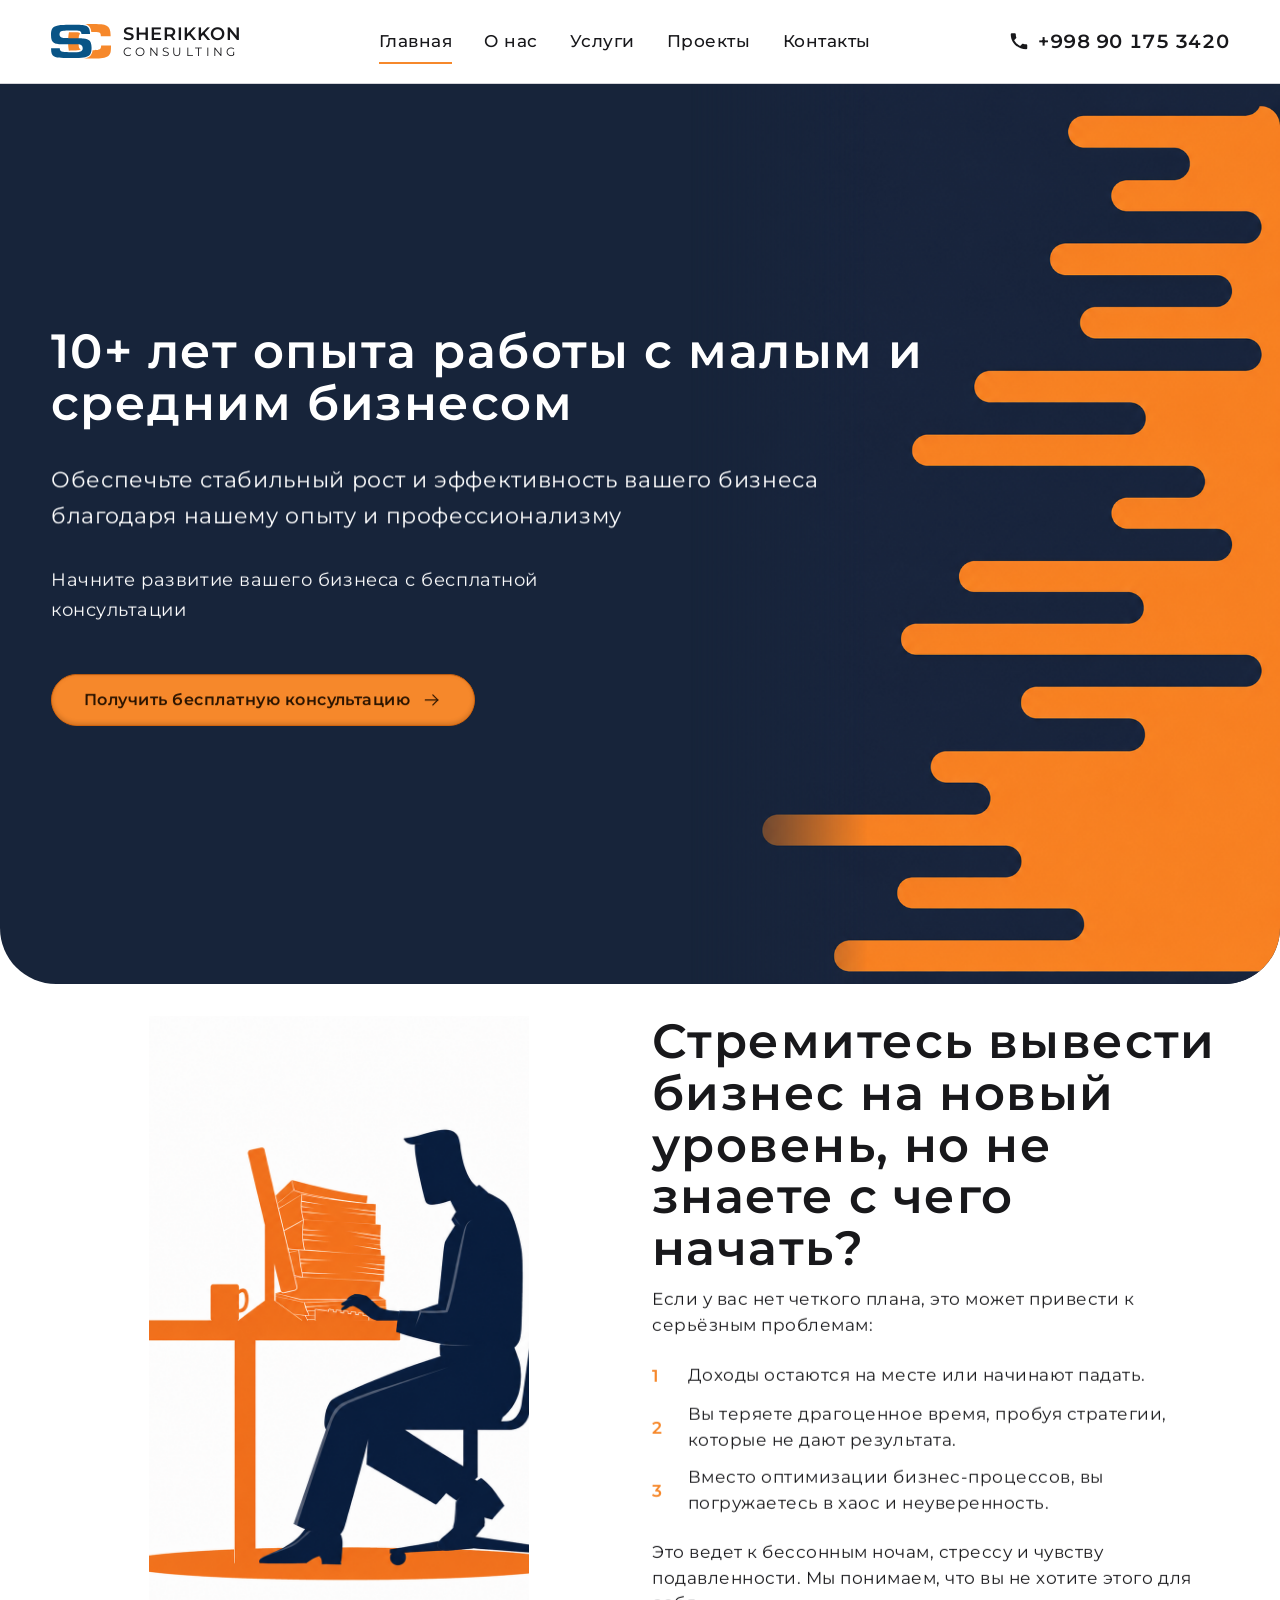
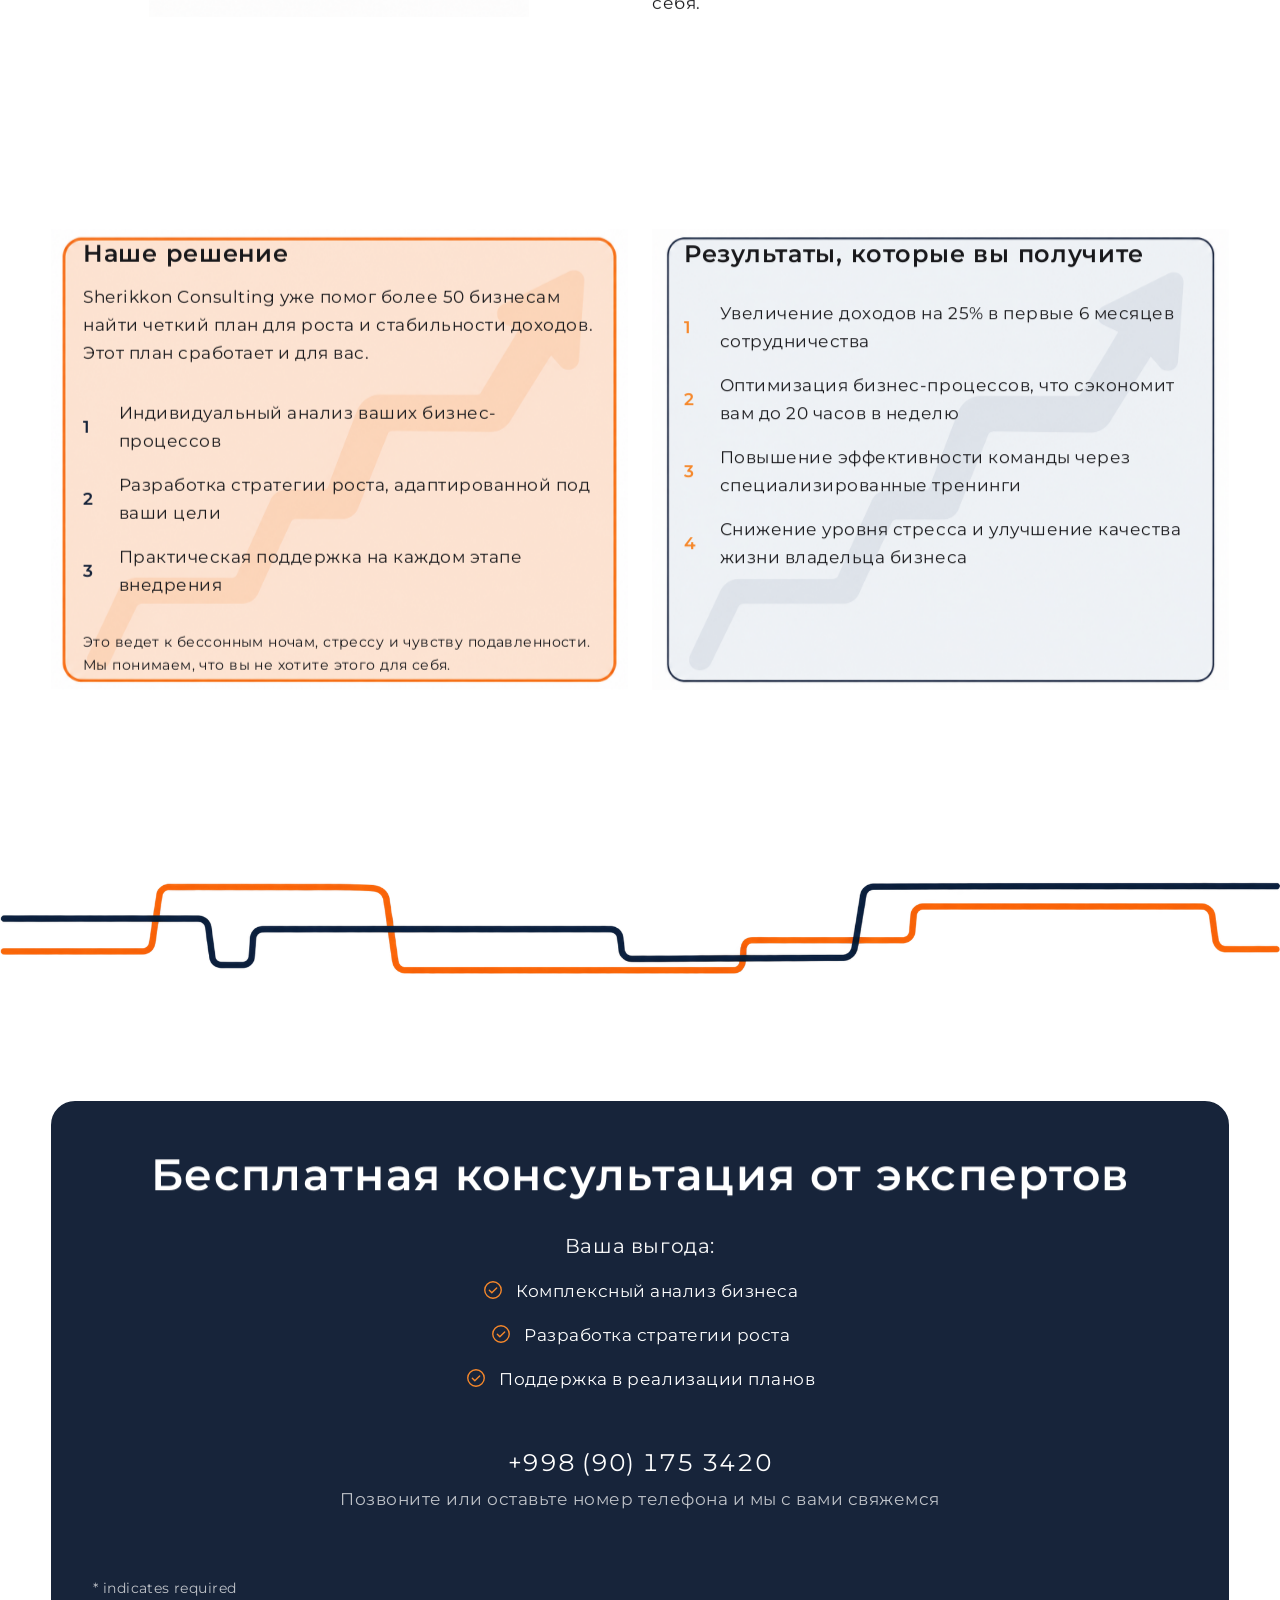
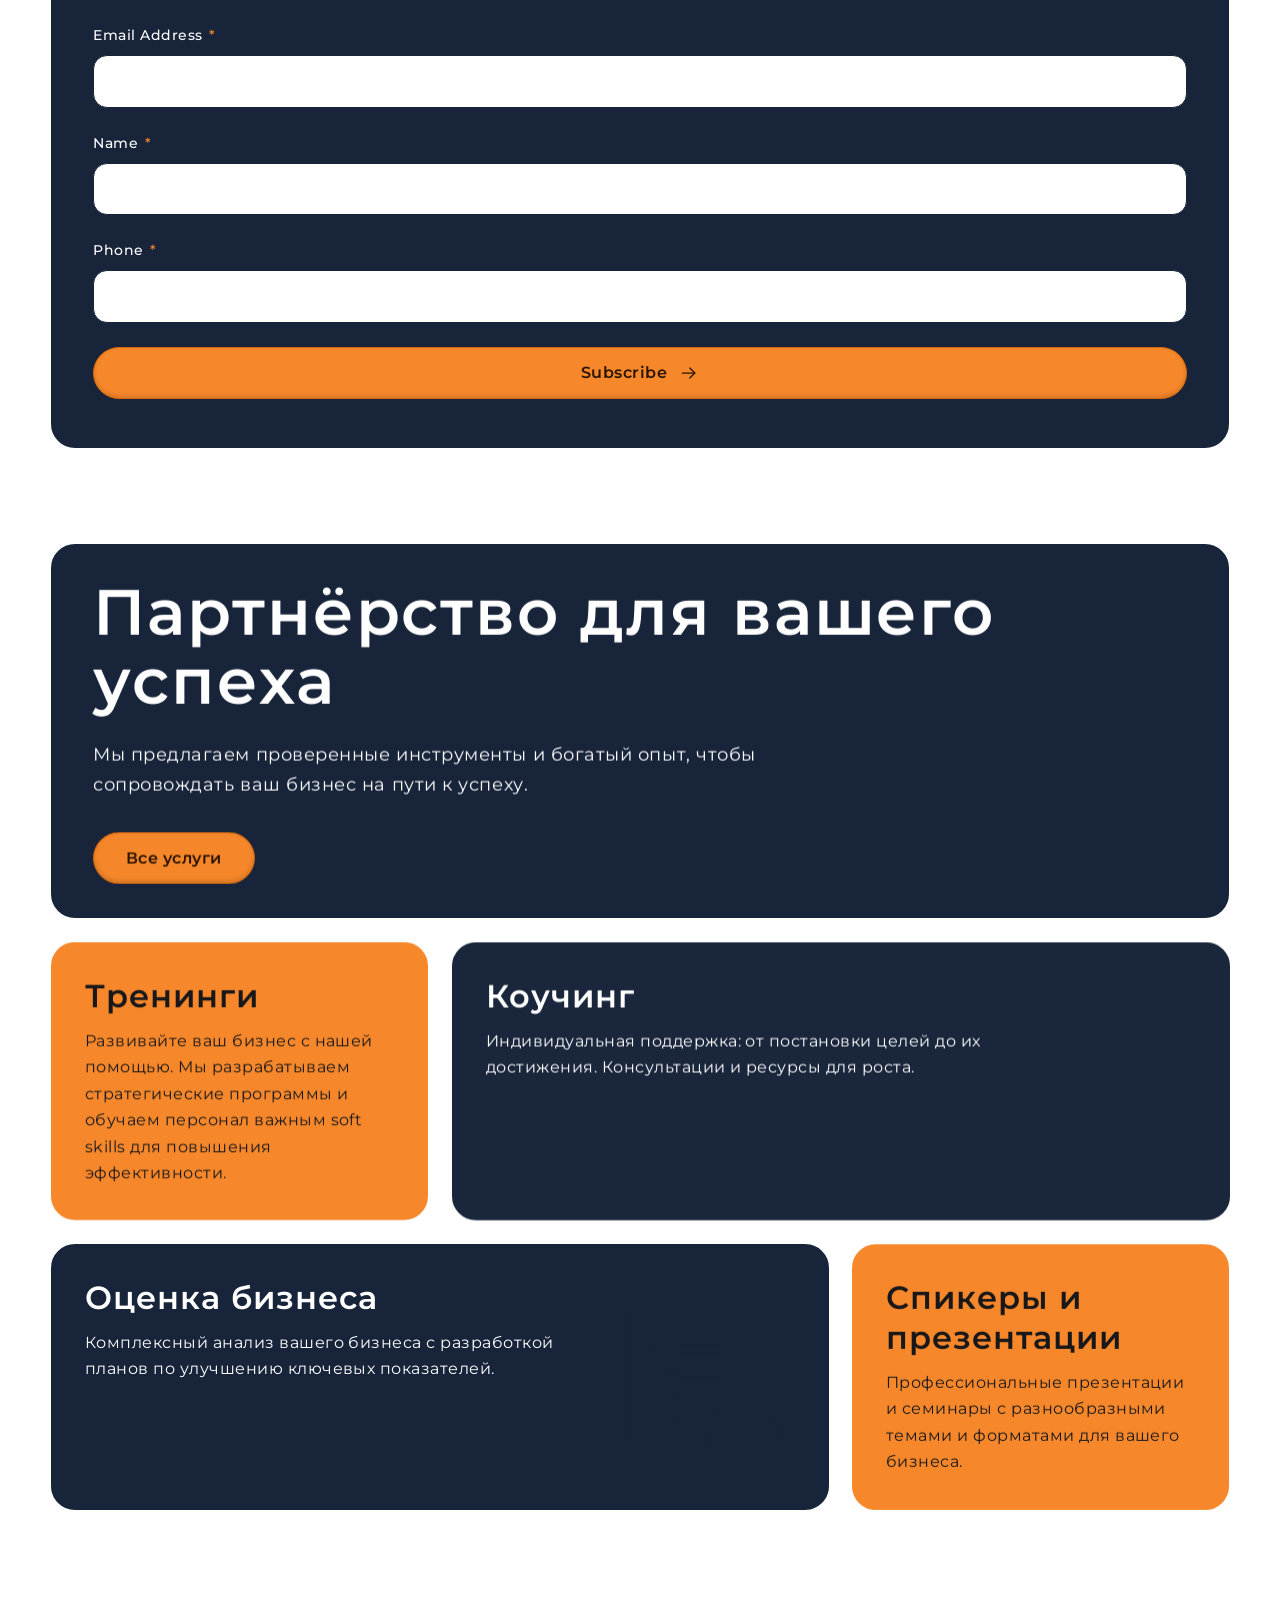
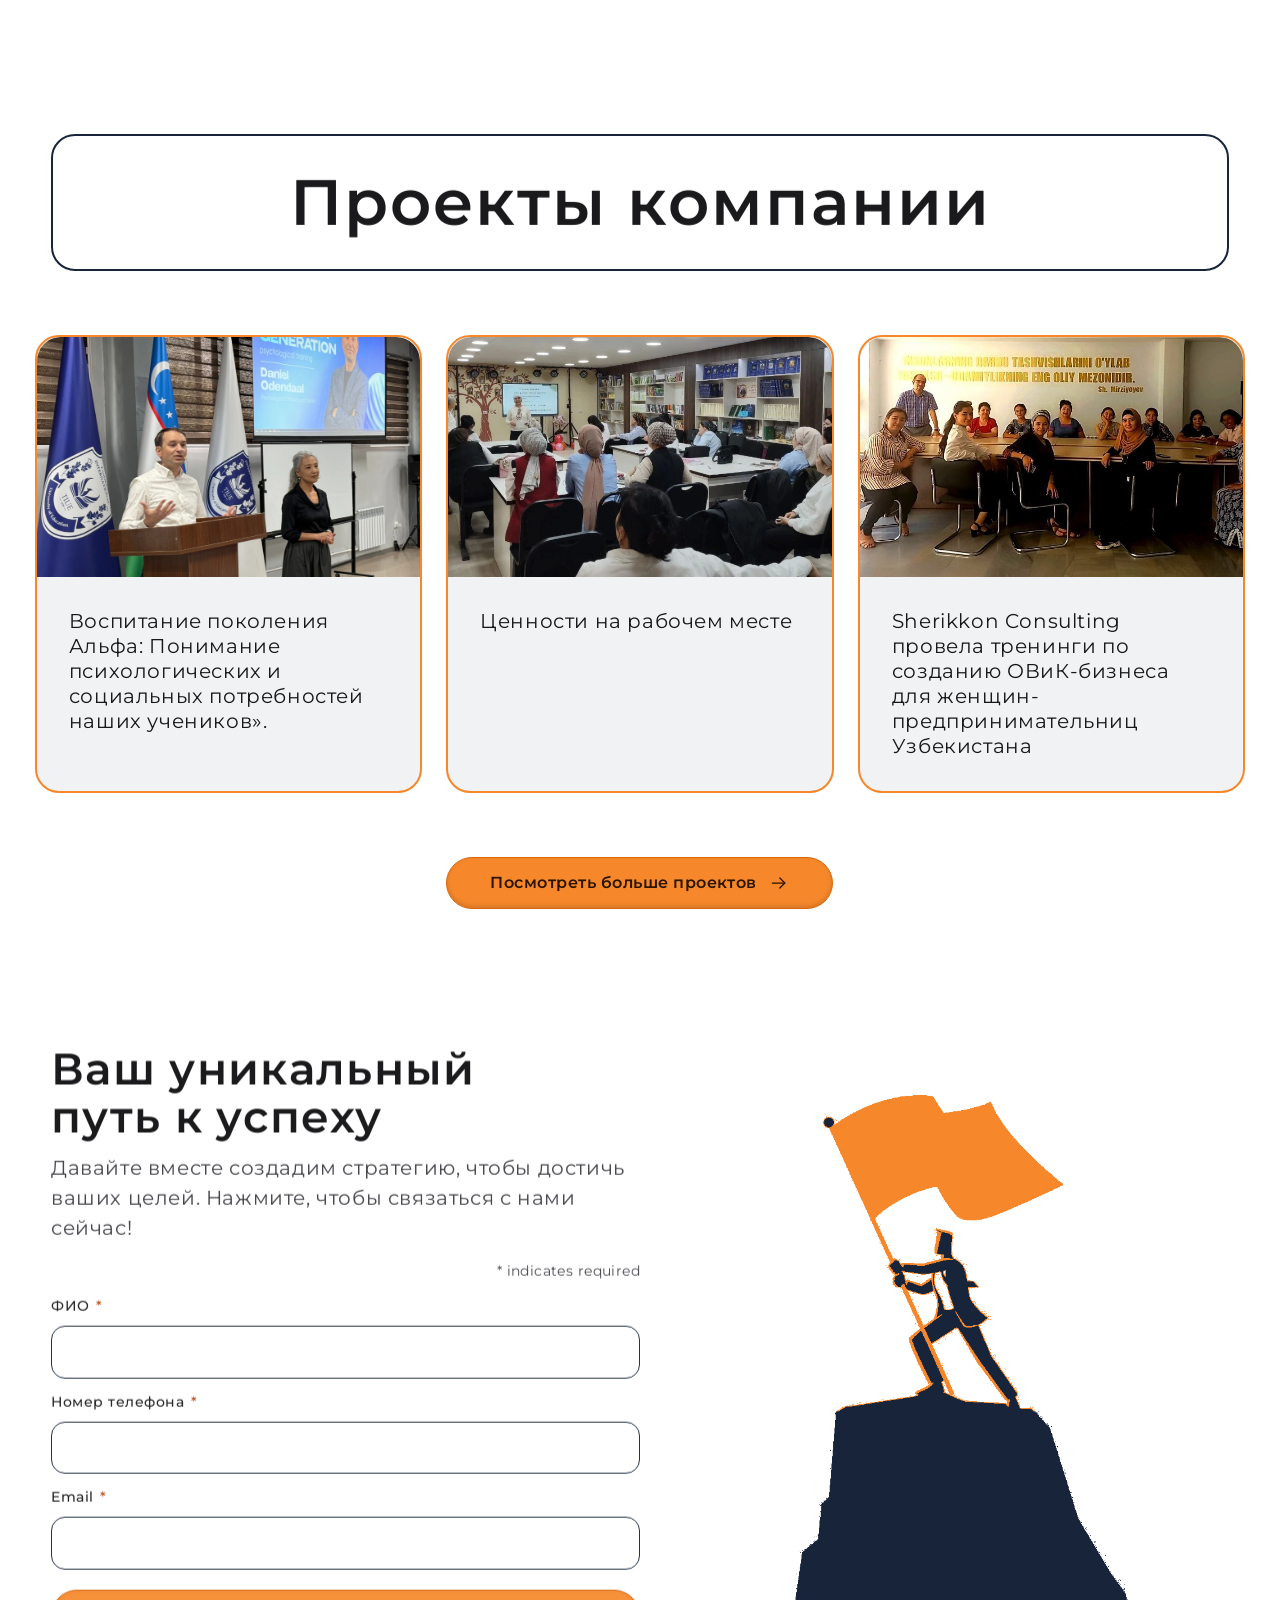
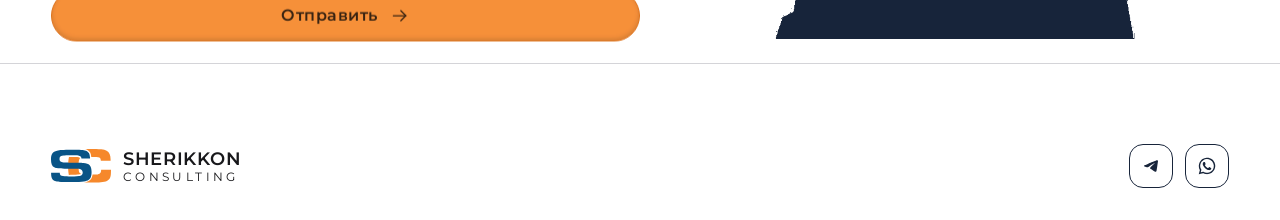
==== commit 0aed042f: "Remove coaching card meeting icon, add breathing room to solution cards - Drop the "people at a tabl" ====
--- a/index.html
+++ b/index.html
@@ -355,7 +355,6 @@
             Индивидуальная поддержка: от постановки целей до их достижения.
             Консультации и ресурсы для роста.
           </p>
-          <img class="card__meeting-icon" src="assets/img/coaching-meeting-icon.png" alt="" aria-hidden="true">
         </article>
 
         <article class="card" data-reveal>
--- a/assets/css/styles.css
+++ b/assets/css/styles.css
@@ -691,6 +691,8 @@
   #reshenie p,
   #reshenie .plain-list__text,
   #reshenie .plain-list__num { font-family: var(--font-heading); letter-spacing: 0.03em; }
+  /* Карточки выше — текст был близко к верхней/нижней границе. */
+  #reshenie .card { padding-block: var(--space-8); }
   /* Только карточка "Наше решение" — цифры в синем цвете логотипа,
      карточку "Результаты" не трогаем. */
   #reshenie .card:first-child .plain-list__num { color: #17243A; }
@@ -1316,7 +1318,16 @@
     padding: 0;
     background: none;
     border: none;
-  }
+    /* Базовый .cta даёт border-radius + overflow:hidden (для декоративного
+       ::before-свечения). Здесь фона нет, но контент сидит вплотную к
+       краю (padding:0) — рамка/скругление всё равно обрезали контент по
+       скруглённому углу, это было видно при выделении текста и на
+       кнопке при hover-масштабировании. Убираем оба свойства и сам
+       ::before — тут это просто текст и поля на белом, без рамки. */
+    border-radius: 0;
+    overflow: visible;
+  }
+  #zayavka .cta::before { display: none; }
   #zayavka .proekty__flag { flex: 1; }
   /* Вертикальная компоновка: текст сверху, форма снизу, вместо
      горизонтального сплита на 2 колонки. Меньший заголовок и отступ
@@ -1403,7 +1414,8 @@
   /* Текст у широких карточек не тянется на всю ширину — узкая колонка слева. */
   #uslugi .grid--4 > article:nth-child(2) .card__text,
   #uslugi .grid--4 > article:nth-child(3) .card__text { max-width: 46ch; }
-  /* Иконка "переговоры" в "Коучинге" — справа, крупная декоративная картинка. */
+  /* Декоративная иконка справа на карточке "Оценка бизнеса" (в "Коучинге"
+     убрали по просьбе пользователя). */
   .card__meeting-icon {
     display: none;
     position: absolute;
@@ -1415,7 +1427,6 @@
     pointer-events: none;
   }
   @media (min-width: 640px) {
-    #uslugi .grid--4 > article:nth-child(2) .card__meeting-icon,
     #uslugi .grid--4 > article:nth-child(3) .card__meeting-icon { display: block; }
   }
 
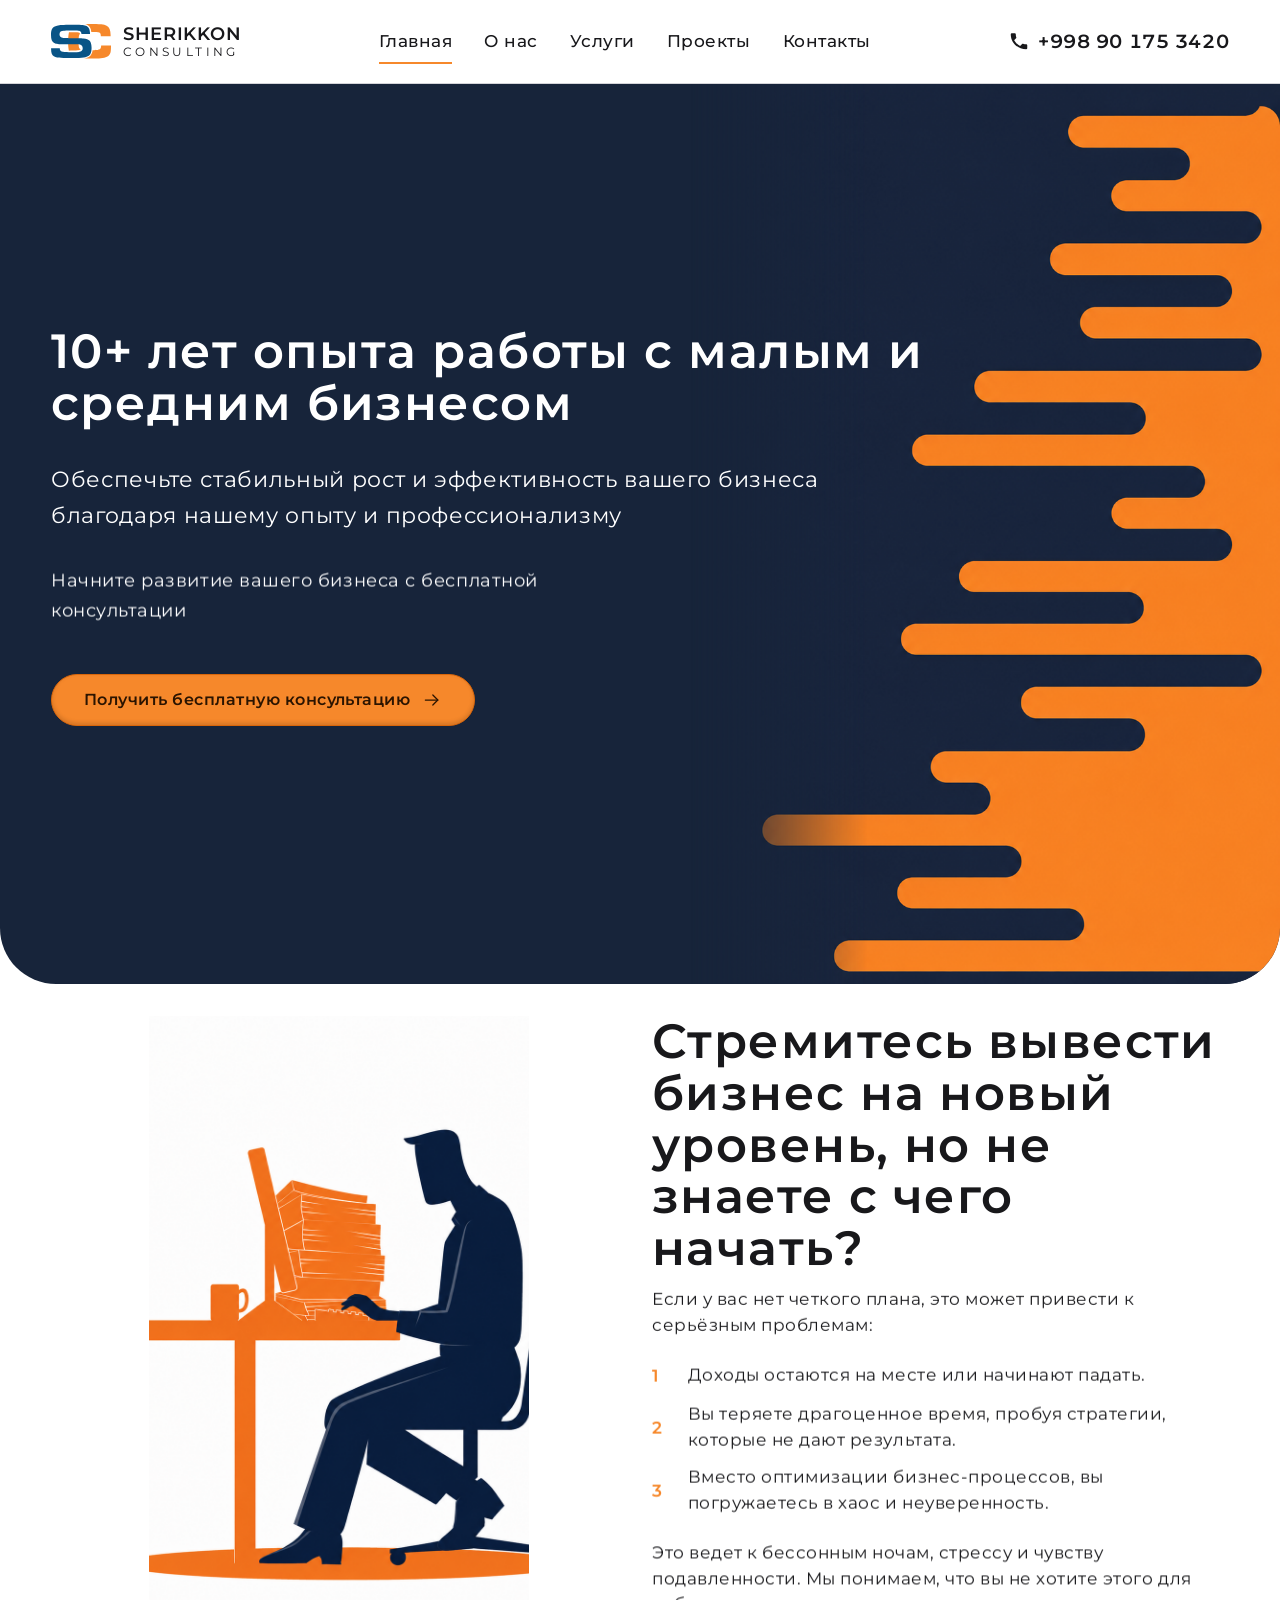
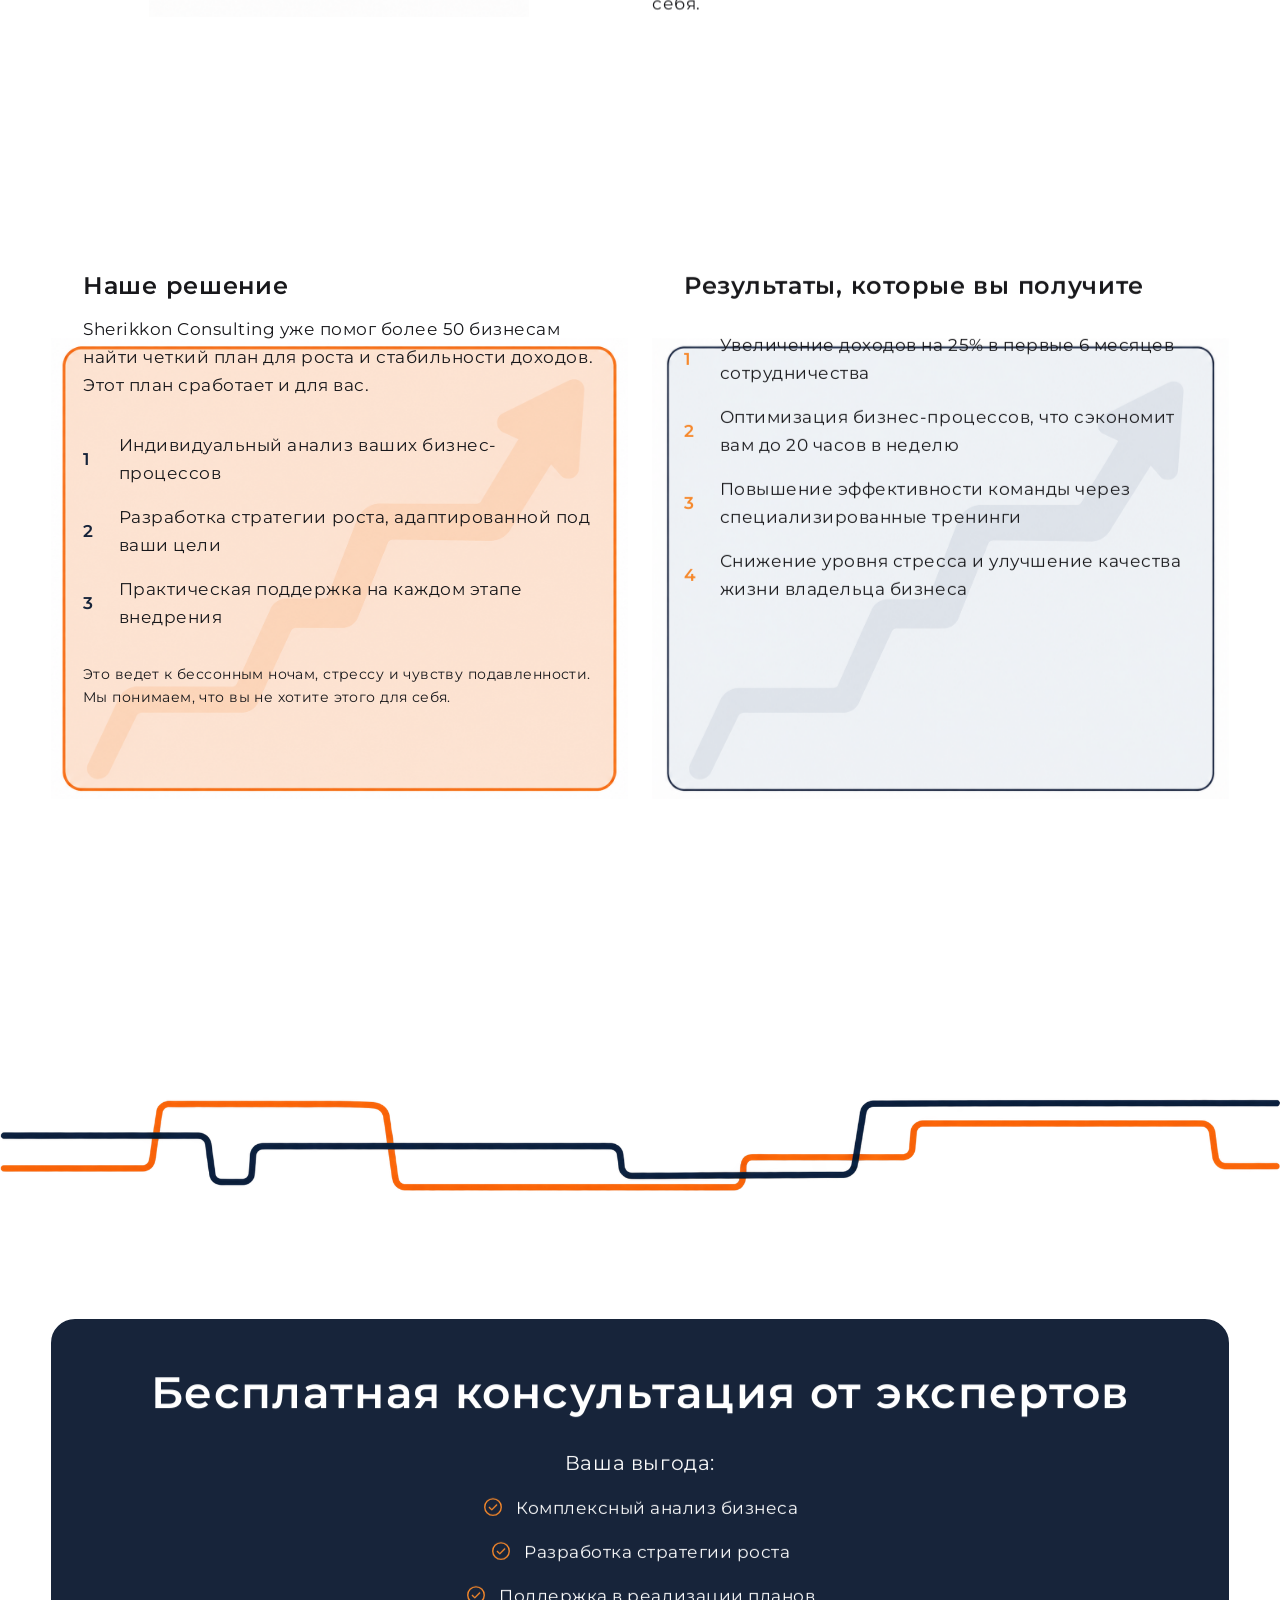
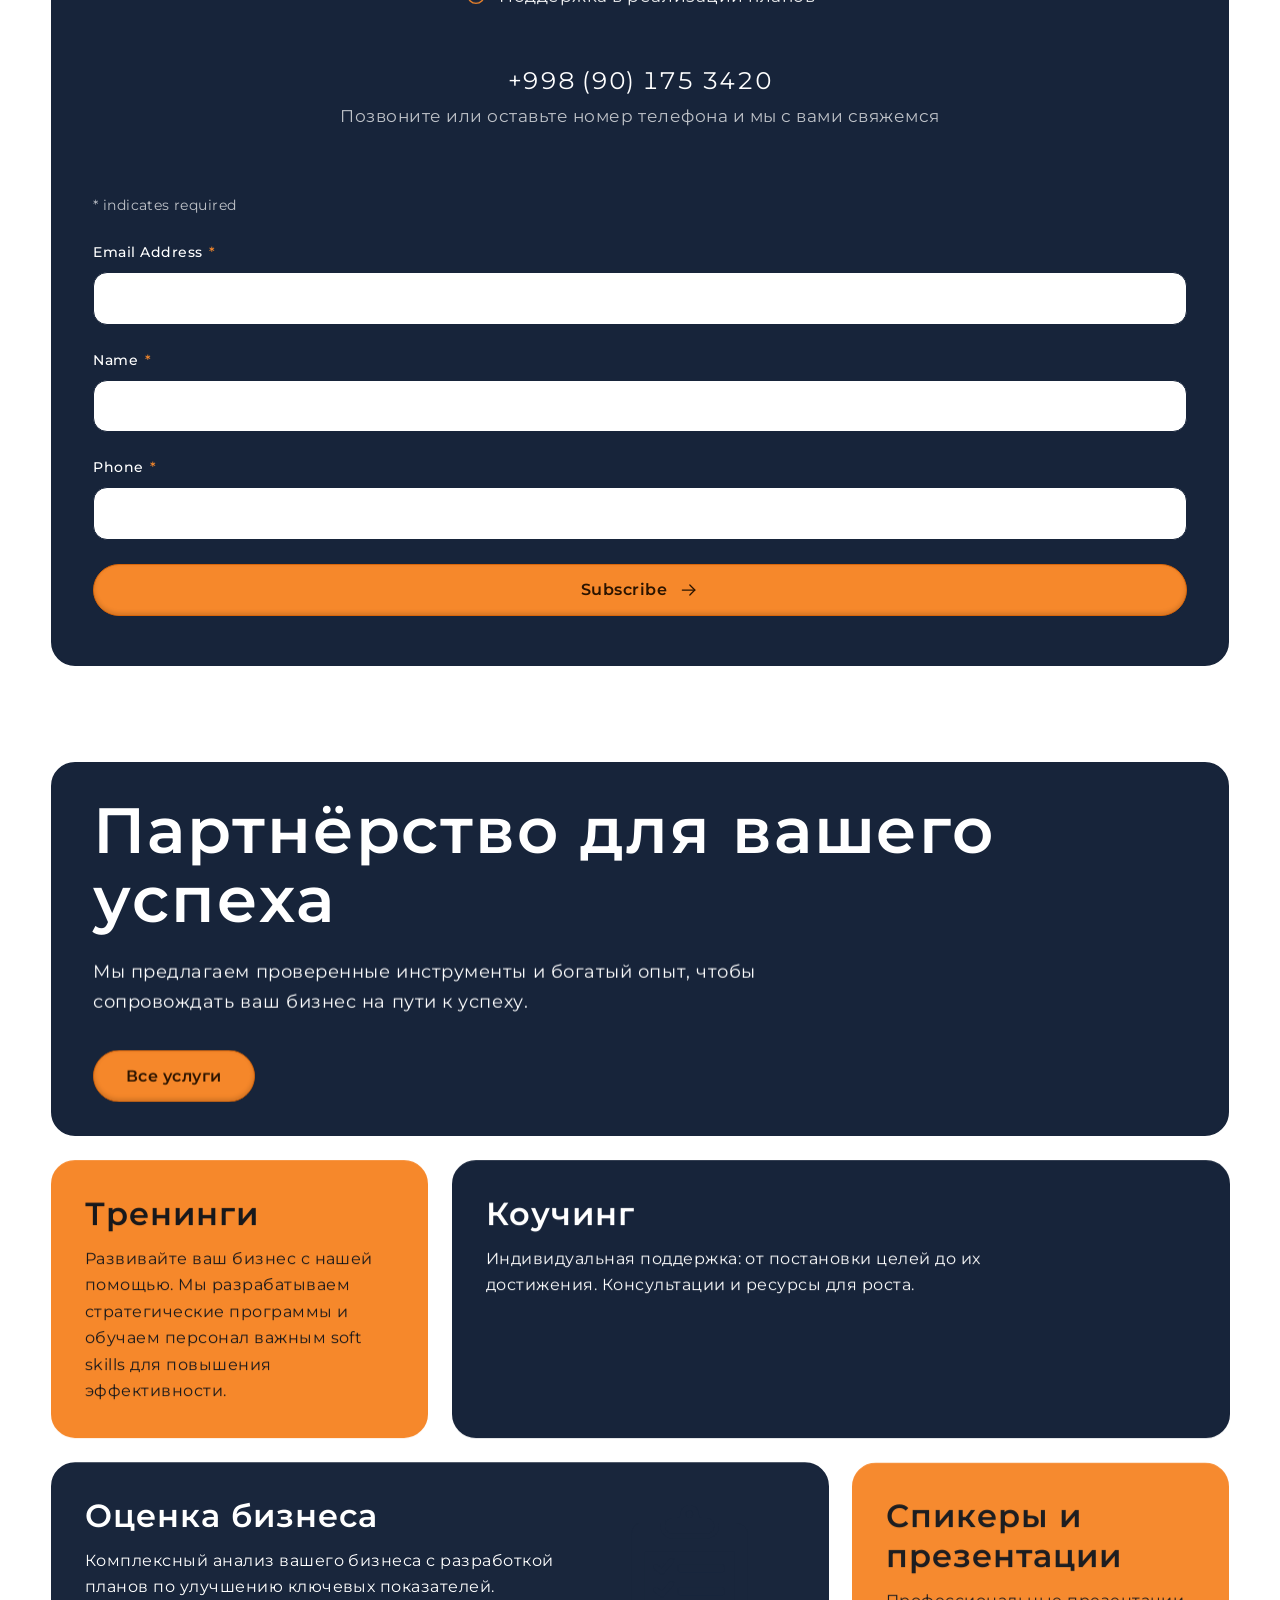
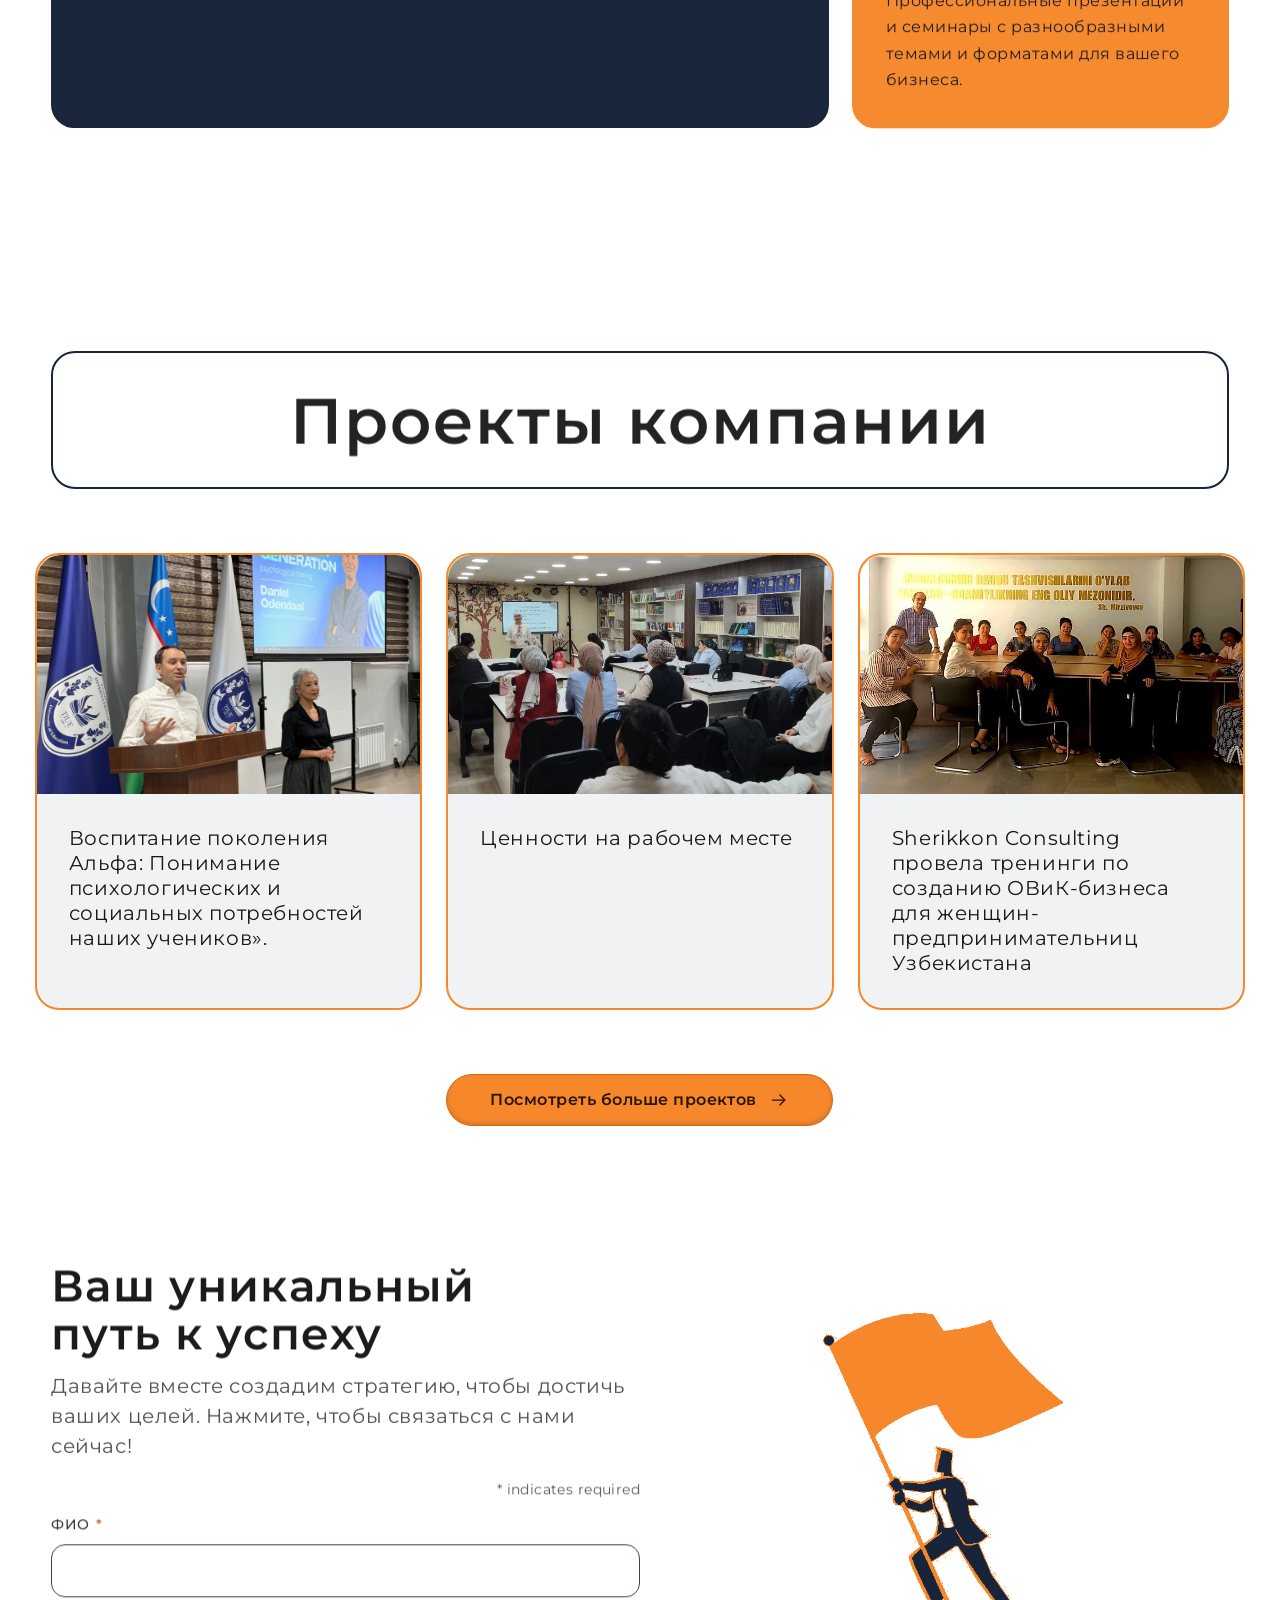
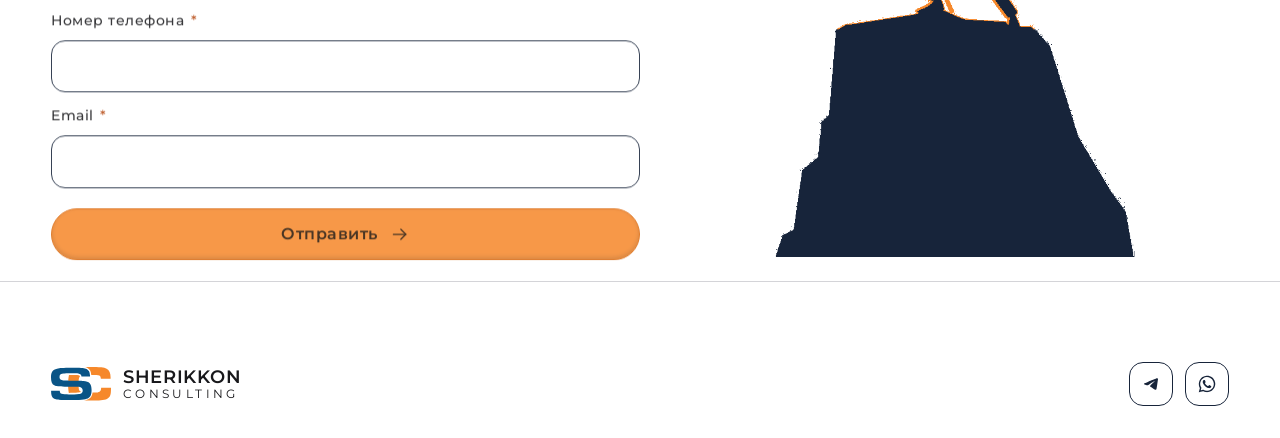
==== commit 0c4576c2: "Cache-bust the CSS links on every page (?v=2) GitHub Pages/CDN serves tokens.css and styles.css with" ====
--- a/index.html
+++ b/index.html
@@ -19,8 +19,8 @@
 <link rel="preload" href="assets/fonts/ibmplexsans-500-700-cyrillic.woff2" as="font" type="font/woff2" crossorigin>
 <link rel="preload" href="assets/fonts/luga.ttf" as="font" type="font/ttf" crossorigin>
 
-<link rel="stylesheet" href="assets/css/tokens.css">
-<link rel="stylesheet" href="assets/css/styles.css">
+<link rel="stylesheet" href="assets/css/tokens.css?v=2">
+<link rel="stylesheet" href="assets/css/styles.css?v=2">
 
 <!-- Ставим .js до первой отрисовки: только тогда включаются стартовые
      состояния анимаций. Без JS страница видна полностью.
--- a/assets/css/styles.css
+++ b/assets/css/styles.css
@@ -691,8 +691,8 @@
   #reshenie p,
   #reshenie .plain-list__text,
   #reshenie .plain-list__num { font-family: var(--font-heading); letter-spacing: 0.03em; }
-  /* Карточки выше — текст был близко к верхней/нижней границе. */
-  #reshenie .card { padding-block: var(--space-8); }
+  /* Карточки заметно выше — задаём высоту напрямую, а не через padding. */
+  #reshenie .card { min-height: 750px; padding-block: var(--space-10); }
   /* Только карточка "Наше решение" — цифры в синем цвете логотипа,
      карточку "Результаты" не трогаем. */
   #reshenie .card:first-child .plain-list__num { color: #17243A; }
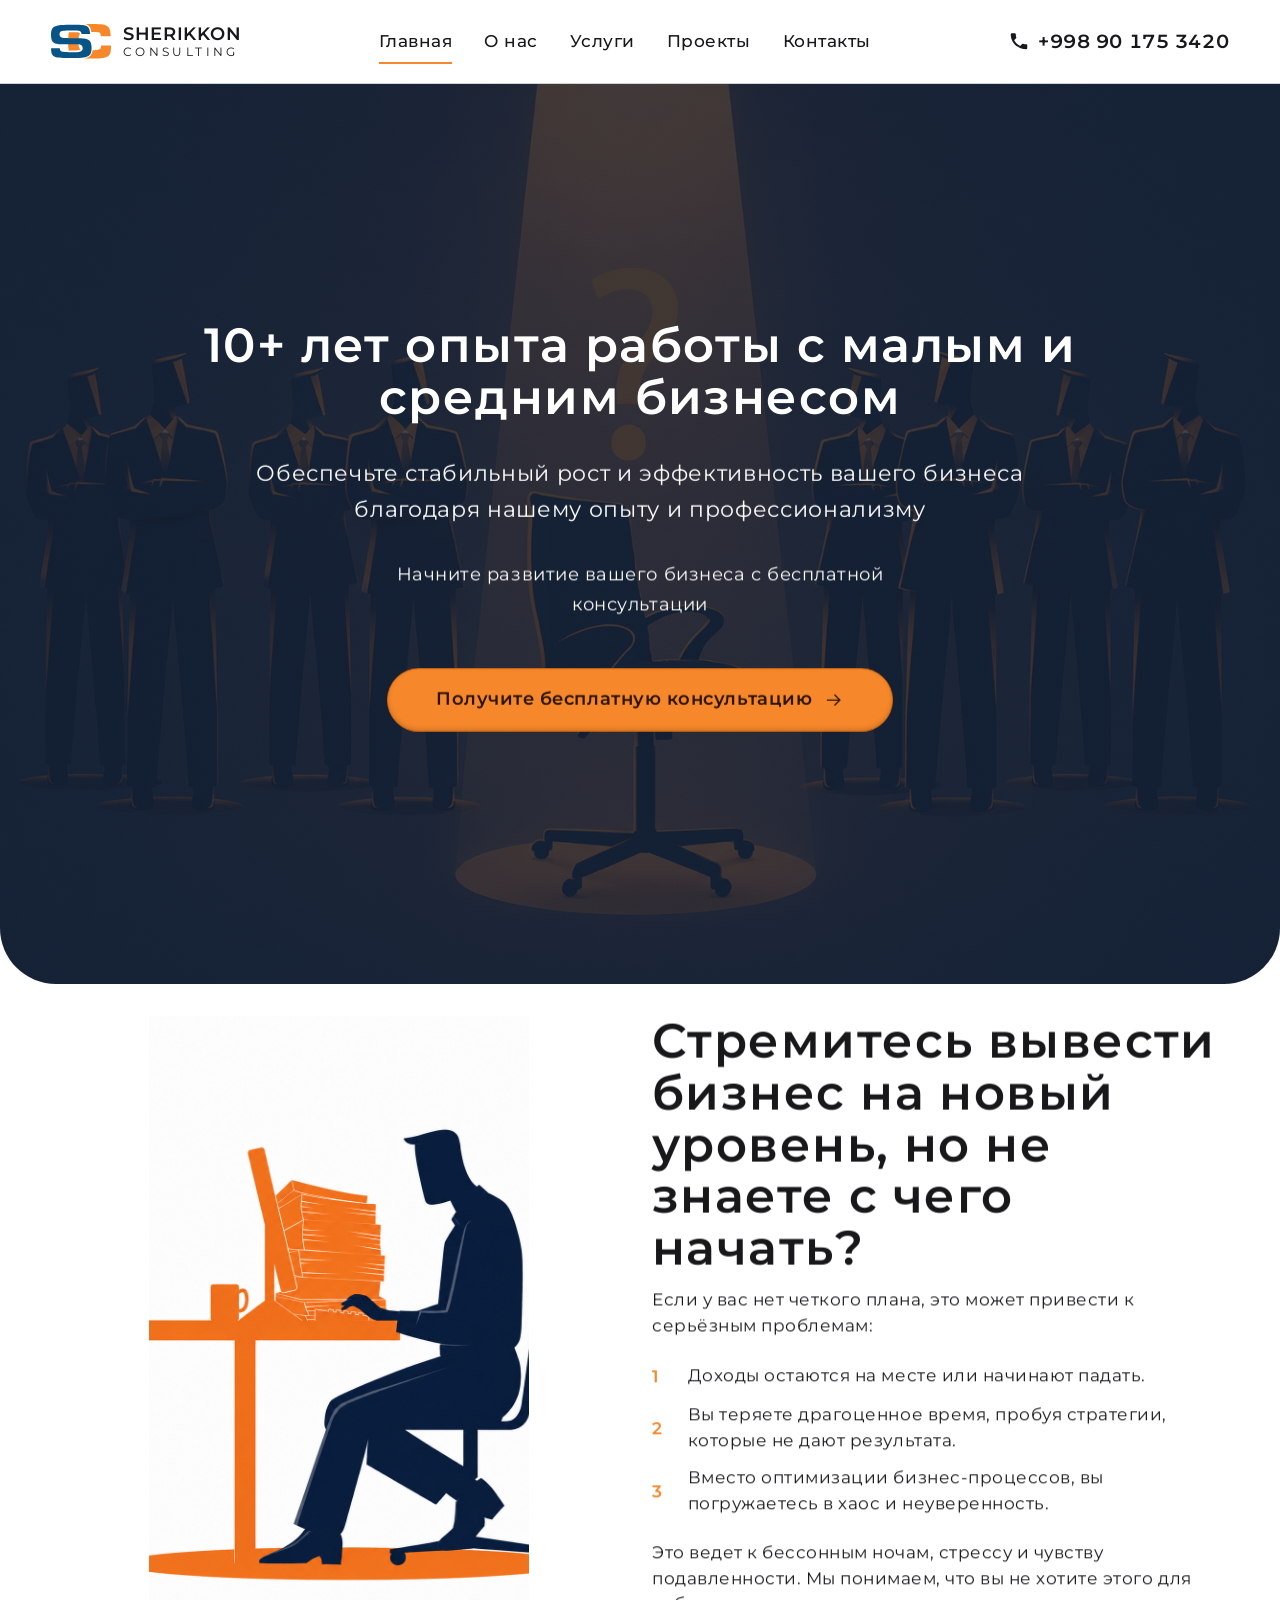
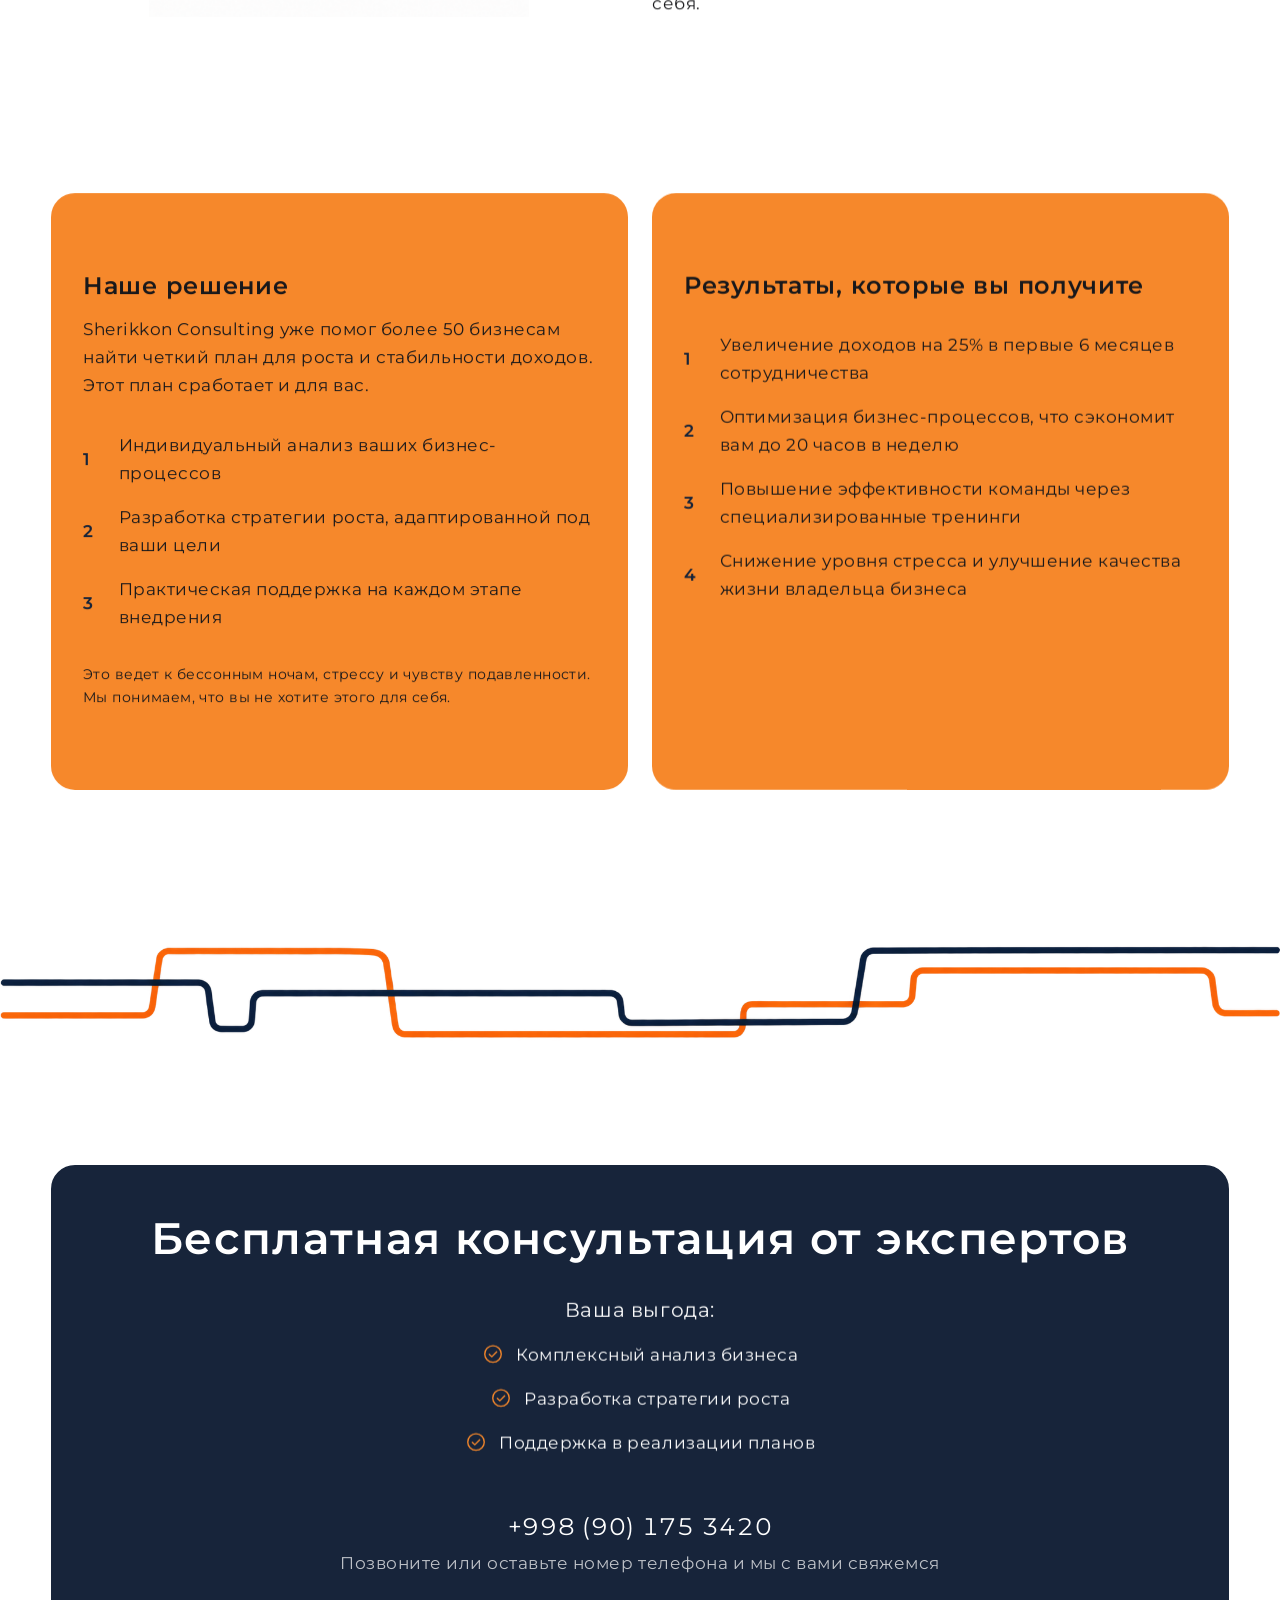
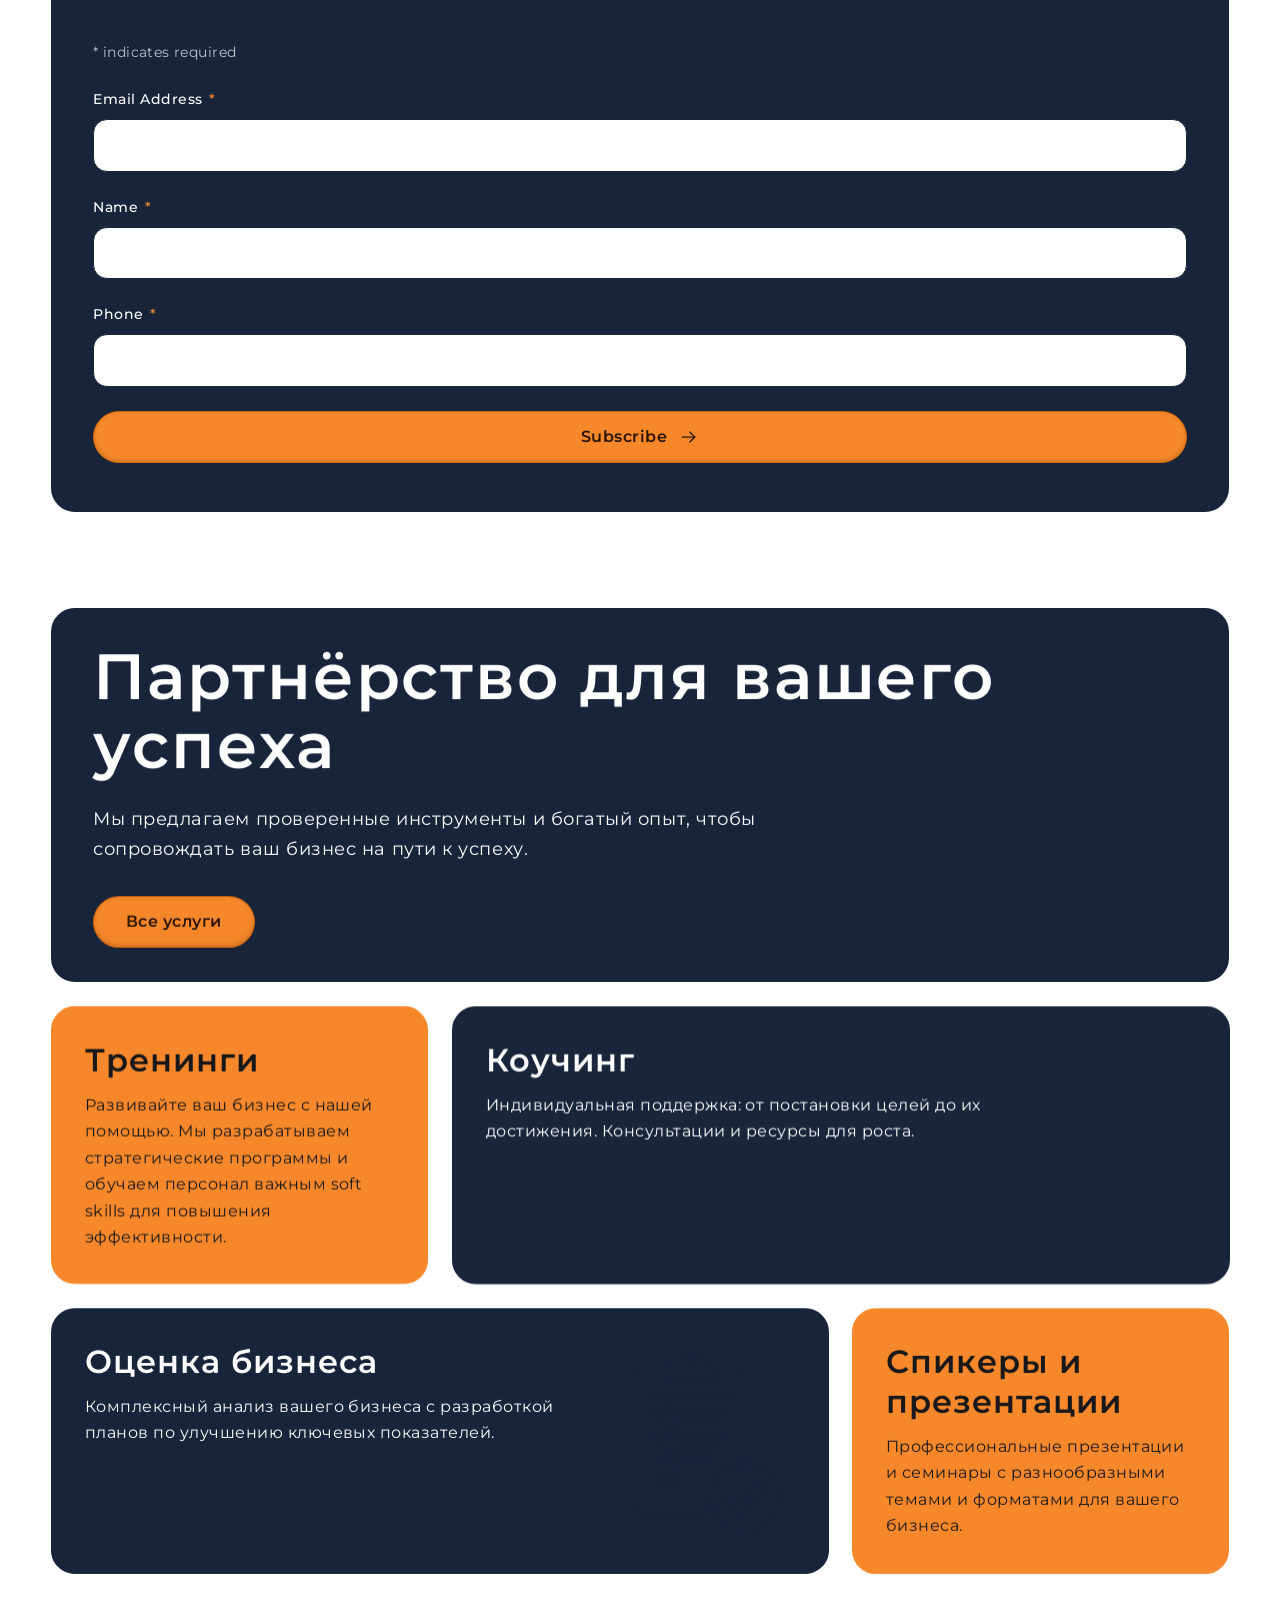
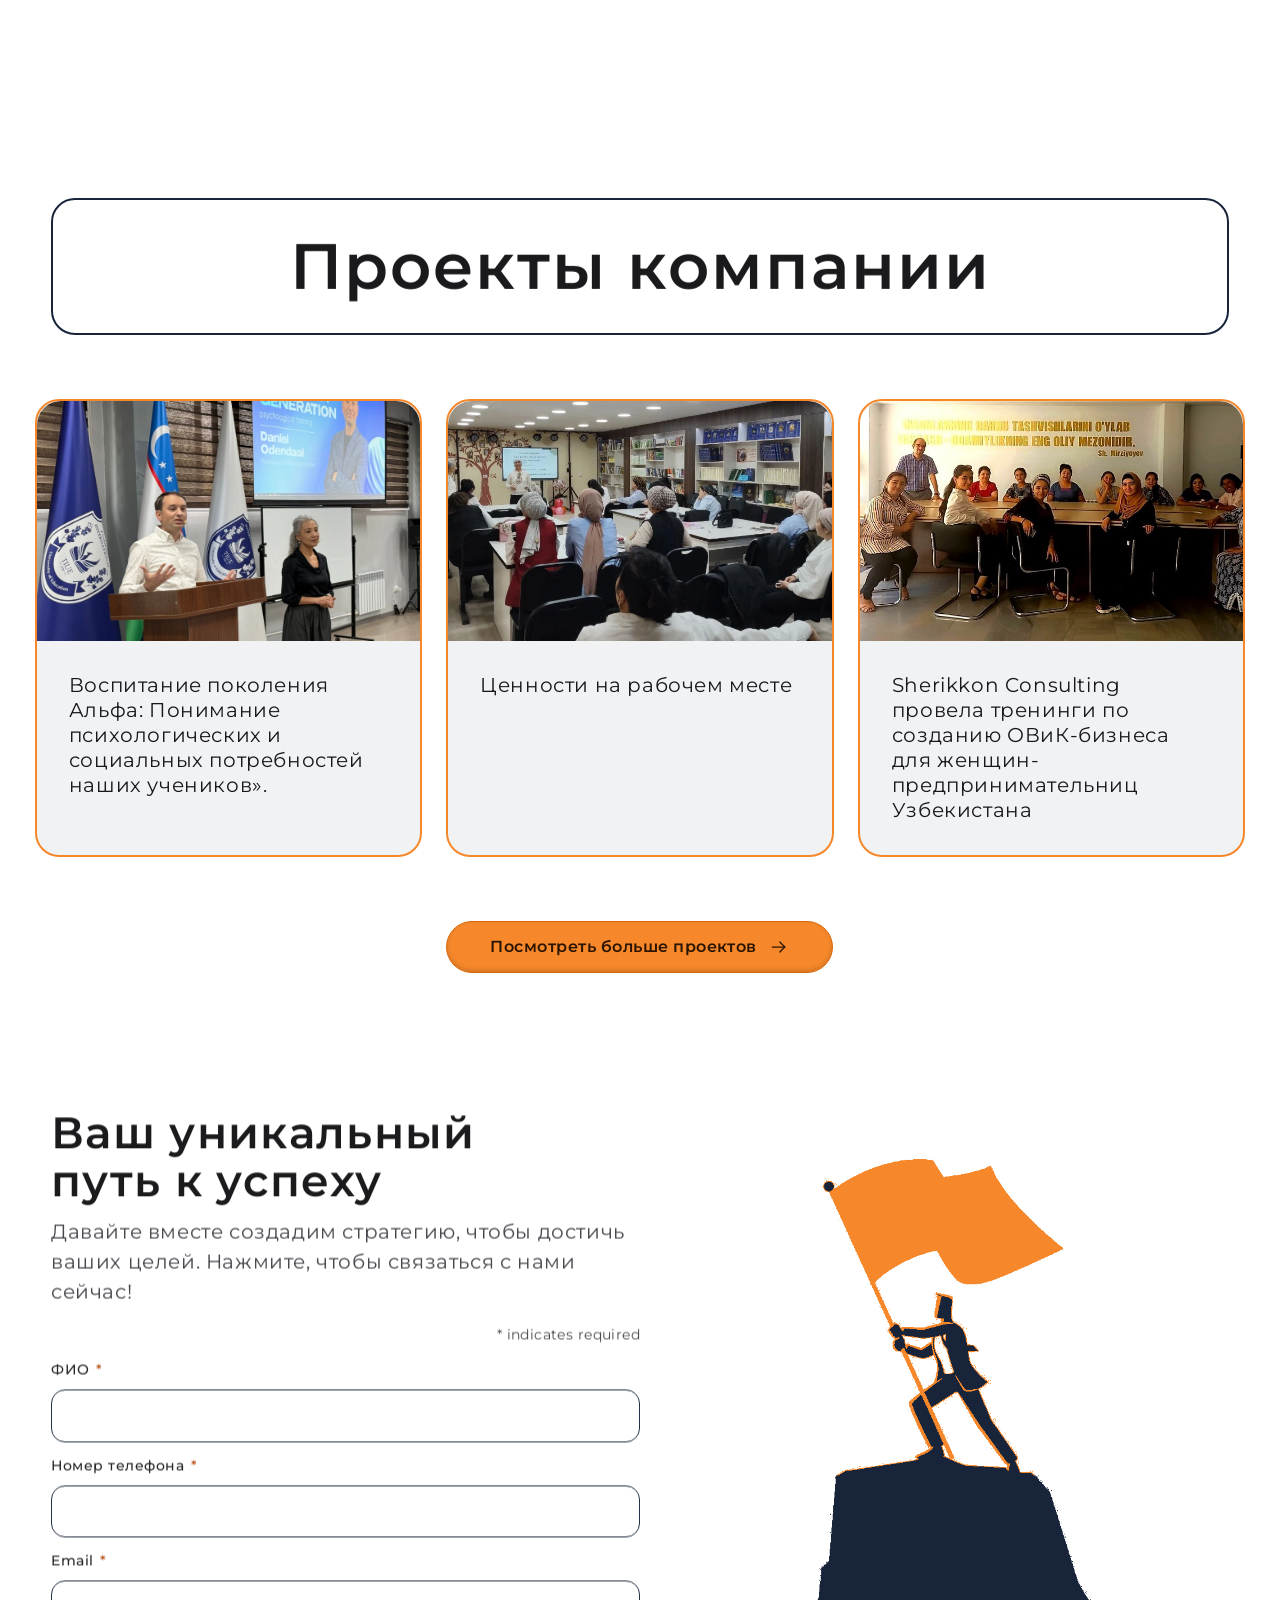
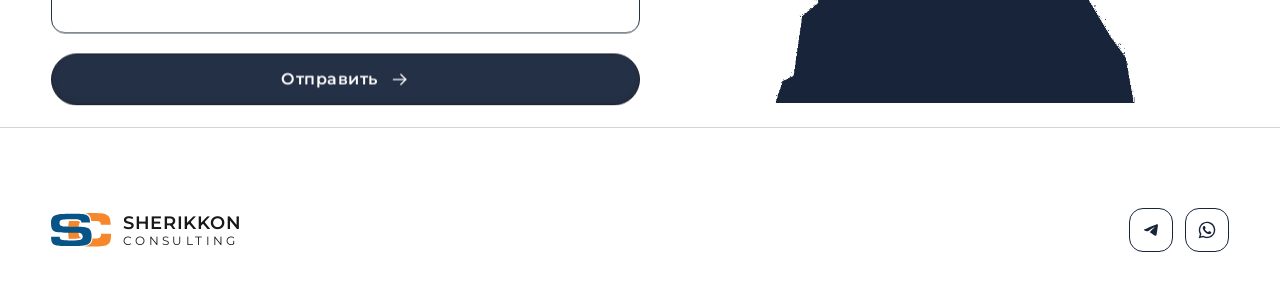
==== commit 391dd387: "Restyle О нас/Услуги illustrations, hero, and vision/mission/values icons - Recolor businessman-navy" ====
--- a/index.html
+++ b/index.html
@@ -117,7 +117,6 @@
 
   <!-- ============================== HERO ============================== -->
   <section class="hero" id="hero">
-    <img class="hero__waves" src="assets/img/hero-waves.png" alt="" aria-hidden="true">
     <div class="container hero__inner">
       <h1 class="hero__title" data-reveal-words>10+ лет опыта работы с малым и средним бизнесом</h1>
 
@@ -132,7 +131,7 @@
 
       <div class="hero__actions" data-reveal>
         <a class="btn btn--primary" href="#zayavka">
-          Получить бесплатную консультацию
+          Получите бесплатную консультацию
           <span class="btn__arrow" aria-hidden="true">
             <svg width="20" height="20"><use href="#i-arrow-right"/></svg>
           </span>
--- a/assets/css/styles.css
+++ b/assets/css/styles.css
@@ -536,33 +536,20 @@
     align-items: center;
     padding-block: var(--space-9) var(--space-10);
     overflow: hidden;
-    background: #17243A;
+    /* Тёмно-синяя плёнка поверх фото — держит контраст белого текста,
+       фирменный navy остаётся ощутимым тоном, а не просто фильтром. */
+    background:
+      linear-gradient(180deg, rgba(23, 36, 58, 0.82), rgba(23, 36, 58, 0.82)),
+      url('../img/hero-bg.png') center / cover no-repeat;
     border-radius: 0 0 56px 56px;
   }
-  .hero__inner { position: relative; z-index: var(--z-raised); }
-  /* Декоративные волнистые линии справа — только на десктопе, в пустом
-     пространстве под текстом (в оригинале там фото). Растушёвываются
-     слева направо: тёмно-синий (сливается с фоном) → яркий оранжевый
-     у самого края. */
-  .hero__waves {
-    display: none;
-    position: absolute;
-    top: 0;
-    right: 0;
-    height: 100%;
-    width: min(46vw, 680px);
-    object-fit: cover;
-    object-position: right center;
-    z-index: 0;
-    pointer-events: none;
-    -webkit-mask-image: linear-gradient(to right, transparent, black 30%);
-            mask-image: linear-gradient(to right, transparent, black 30%);
-  }
-  @media (min-width: 1024px) { .hero__waves { display: block; } }
-  .hero__title { max-width: 30ch; color: #FFFFFF; font-family: var(--font-heading); letter-spacing: 0.03em; }
+  /* Текст и кнопка отцентрированы по горизонтали (было слева). */
+  .hero__inner { position: relative; z-index: var(--z-raised); text-align: center; }
+  .hero__title { max-width: 30ch; margin-inline: auto; color: #FFFFFF; font-family: var(--font-heading); letter-spacing: 0.03em; }
   @media (min-width: 1024px) { .hero__title { font-size: 48px; } }
   .hero__text {
     margin-top: var(--space-6);
+    margin-inline: auto;
     max-width: 52ch;
     font-size: 22px;
     color: #FFFFFF;
@@ -574,7 +561,14 @@
     margin-top: var(--space-8);
     display: flex;
     flex-wrap: wrap;
+    justify-content: center;
     gap: var(--space-4);
+  }
+  /* Кнопка крупнее обычной .btn--primary — акцент главного экрана. */
+  .hero__actions .btn {
+    min-height: 64px;
+    padding: var(--space-4) var(--space-8);
+    font-size: var(--text-lg);
   }
   .hero__meta {
     margin-top: var(--space-10);
@@ -691,42 +685,20 @@
   #reshenie p,
   #reshenie .plain-list__text,
   #reshenie .plain-list__num { font-family: var(--font-heading); letter-spacing: 0.03em; }
-  /* Карточки заметно выше — задаём высоту напрямую, а не через padding. */
-  #reshenie .card { min-height: 750px; padding-block: var(--space-10); }
-  /* Только карточка "Наше решение" — цифры в синем цвете логотипа,
-     карточку "Результаты" не трогаем. */
-  #reshenie .card:first-child .plain-list__num { color: #17243A; }
-  /* Фон карточки "Наше решение" — присланная картинка (скруглённая
-     рамка + стрелка-график уже нарисованы в самом файле), вместо
-     обычной синеватой заливки .card. Текст остаётся как есть. */
-  #reshenie .card:first-child {
-    background-image: url('../img/card-arrow-orange.png');
-    /* contain, не cover: пропорции картинки (1403×1121) не совпадают
-       с пропорциями карточки — cover обрезал часть нарисованной рамки.
-       background-color сброшен в прозрачный — иначе в пустых полосах
-       сверху/снизу (от contain) просвечивал светло-серый фон базовой
-       .card, читалось как отдельная серая плашка под картинкой. */
-    background-color: transparent;
-    background-size: contain;
-    background-position: center;
-    background-repeat: no-repeat;
+  /* Убрали картинки-стрелки (были фоном обеих карточек) — вместо них
+     сплошная оранжевая заливка на обеих, высота теперь просто от
+     паддинга и текста, без искусственной min-height. Цифры везде синие. */
+  #reshenie .card {
+    padding-block: var(--space-10);
+    background: #F6882B;
+    background-image: none;
     border: none;
   }
-  /* Карточка "Результаты" — тот же приём: присланная картинка вместо
-     обычной заливки, цифры оранжевые. */
-  #reshenie #rezultaty-card .plain-list__num { color: #F6882B; }
+  #reshenie .plain-list__num { color: #17243A; }
   /* Убираем жирность у <strong>-фрагментов в списках "Проблема" и
      "Результаты" — весь текст пункта одного веса. */
   #problema .plain-list__text strong,
   #reshenie .plain-list__text strong { font-weight: inherit; }
-  #reshenie #rezultaty-card {
-    background-image: url('../img/card-arrow-blue.png');
-    background-color: transparent;
-    background-size: contain;
-    background-position: center;
-    background-repeat: no-repeat;
-    border: none;
-  }
 
   /* Декоративный разделитель между "Проблема" и "Решение" — заполняет
      пустую полосу на стыке секций (фон прозрачный, ложится прямо на
@@ -1006,11 +978,13 @@
     aspect-ratio: 1 / 1;
     width: 100%;
     max-width: 452px;
-    border-radius: var(--radius-lg);
+    /* Низ квадратный и без нижней рамки — карточка встык с кнопкой
+       под ней, единой фигурой (см. .person__more). */
+    border-radius: var(--radius-lg) var(--radius-lg) 0 0;
     overflow: hidden;
     background: var(--surface-3);
     border: 2px solid #17243A;
-    margin-bottom: var(--space-4);
+    border-bottom: none;
   }
   .person__media img {
     width: 100%;
@@ -1046,14 +1020,35 @@
     color: #FFFFFF;
     text-shadow: 0 1px 3px rgba(0, 0, 0, 0.35);
   }
-  /* Кнопка под карточкой — отдельно, не внутри окантовки фото. */
-  /* Стандартная кнопка сайта (.btn--primary) — только размер/отступ
-     под карточку свои, цвет/форма/жирность берём из базового класса,
-     жирность сознательно убрана только здесь. */
+  /* Отдельный дизайн кнопки — не как остальные .btn--primary на сайте:
+     синяя, встык с карточкой фото сверху (общая рамка, без зазора),
+     квадратный верх, скруглён только низ. */
   .person__more {
     width: 100%;
     max-width: 452px;
     font-weight: 400;
+    margin-top: 0;
+    border-radius: 0 0 var(--radius-lg) var(--radius-lg);
+    background-color: #17243A;
+    background-image: none;
+    border: 2px solid #17243A;
+    border-top: none;
+    color: #FFFFFF;
+  }
+  .person__more:hover {
+    background-color: #17243A;
+    background-image: linear-gradient(180deg, #3C5378 0%, #17243A 45%, #0B121F 100%);
+    color: #FFFFFF;
+    /* Карточка и кнопка — единая фигура: масштабируется вся .person
+       целиком (см. ниже), а не только кнопка — иначе они визуально
+       "разъезжались" при наведении. */
+    transform: none;
+  }
+  .person {
+    transition: transform var(--dur-fast) var(--ease-out);
+  }
+  .person:has(.person__more:hover) {
+    transform: scale(1.04);
   }
   /* Шеврон крутится при раскрытии — сам аккордеон переключает
      aria-expanded/is-open через JS. */
@@ -1087,18 +1082,20 @@
     overflow: hidden;
     transition: max-height var(--dur-slow) var(--ease-soft);
   }
+  /* Синяя, как и кнопка над ней (была оранжевой — не совпадала с
+     перекрашенной в синий кнопкой, выглядело как две разные фигуры). */
   .person__bio-inner {
     text-align: left;
-    background-color: #F6882B;
-    border: 1px solid #D9660A;
+    background-color: #17243A;
+    border: 2px solid #17243A;
     border-top: none;
     border-bottom-left-radius: var(--radius-lg);
     border-bottom-right-radius: var(--radius-lg);
-    color: #000000;
+    color: #FFFFFF;
     padding: var(--space-6);
   }
   .person__bio-inner p + p { margin-top: var(--space-4); }
-  .person__bio-inner strong { color: #000000; font-weight: 400; }
+  .person__bio-inner strong { color: #FFFFFF; font-weight: 600; }
   #komanda .grid--4 { align-items: start; gap: var(--space-2); }
 
   /* ---------- Нумерованный список причин ---------- */
@@ -1342,6 +1339,18 @@
      наезжала на поле Email. Сама кнопка — по центру блока.
      Свечение убрано глобально у .btn--primary (см. выше). */
   #zayavka .form__foot { margin-top: var(--space-2); justify-content: center; }
+  /* Кнопка сливалась с оранжевой иллюстрацией флага рядом — перекрашена
+     в navy, тот же приём, что у карточек проектов (см. #proekty-list). */
+  #zayavka .form__foot .btn--primary {
+    background-color: #17243A;
+    border-color: #0B121F;
+    color: #FFFFFF;
+  }
+  #zayavka .form__foot .btn--primary:hover {
+    background-color: #17243A;
+    background-image: linear-gradient(180deg, #3C5378 0%, #17243A 45%, #0B121F 100%);
+    color: #FFFFFF;
+  }
   #zayavka h2,
   #zayavka p,
   #zayavka li,
@@ -1739,20 +1748,31 @@
   .page-hero--onas { padding-block: var(--space-6) var(--space-5); }
   .page-hero--onas .lead { margin-top: var(--space-4); color: #FFFFFF; font-weight: 400; }
   .page-hero--onas .page-hero__text h1 { color: #FFFFFF; }
-  /* Рамка вокруг самого текста (крошки+заголовок+абзац), а не во всю
-     ширину контейнера — иначе иллюстрация справа оказывалась зажата
-     внутри той же рамки. Градиент вертикальный, синий снизу. */
-  .page-hero--onas .page-hero__inner { position: relative; }
+  /* Текст (780px) + иллюстрация в собственном ограниченном блоке рядом,
+     без абсолютного позиционирования и наложений. Обычному .container
+     (max 1248px) не хватало места на оба блока без сужения текста —
+     здесь контейнер шире. */
+  .page-hero--onas .page-hero__inner {
+    max-width: 1520px;
+    display: flex;
+    align-items: center;
+    flex-wrap: wrap;
+    gap: var(--space-8);
+  }
   .page-hero--onas .page-hero__text {
-    max-width: 780px;
+    /* На всю ширину строки — та уже центрирована в контейнере,
+       поэтому отступы слева и справа выходят одинаковыми. Текст внутри
+       не тянется (у h1/.lead свои max-width), просто больше пространства
+       справа — туда теперь помещена иллюстрация (position:relative
+       нужен как якорь для неё). */
+    position: relative;
+    flex: 1 0 780px;
     background: #17243A;
     border: 2px solid #17243A;
-    border-top: none;
     color: #FFFFFF;
-    /* Без верхней границы скругление верхних углов оставляло висящий
-       "крюк" из левой/правой границы — убираем его, скругляем только низ. */
-    border-radius: 0 0 var(--radius-lg) var(--radius-lg);
+    border-radius: var(--radius-lg);
     padding: var(--space-7);
+    overflow: hidden;
   }
   .page-hero__figure {
     display: none;
@@ -1766,12 +1786,49 @@
   }
   @media (min-width: 1024px) { .page-hero__figure { display: block; } }
   .page-hero--uslugi .page-hero__figure { width: 480px; }
+  /* Теперь внутри .page-hero__text (в разметке перенесена туда) —
+     абсолютно позиционирована в свободном месте справа от текста,
+     внутри того же блока, а не отдельным элементом снаружи. Скрыта на
+     мобильном, как и остальные .page-hero__figure (та же точка входа). */
+  @media (min-width: 1024px) {
+    .page-hero--onas .page-hero__figure {
+      display: block;
+      position: absolute;
+      /* Базовое правило .page-hero__figure ставит top:50%+translateY(-50%) —
+         сбрасываем оба, иначе они продолжают действовать поверх bottom. */
+      top: auto;
+      transform: none;
+      /* bottom:0 упирается в паддинг-край (внутри рамки на 2px) —
+         гасим рамку, чтобы коснуться реального нижнего края блока. */
+      bottom: -2px;
+      right: var(--space-7);
+      width: 320px;
+      max-width: 30%;
+      height: auto;
+    }
+  }
   .page-hero--proekti .page-hero__figure { width: 200px; right: 110px; top: calc(50% + 32px); }
   .page-hero--proekti { padding-bottom: var(--space-12); }
   .page-hero--uslugi .page-hero__inner {
     border: 2px solid #17243A;
     border-radius: var(--radius-lg);
     padding: var(--space-7);
+    /* Иллюстрация прижата к правому/нижнему краю рамки — обрезаем всё,
+       что вышло бы за неё, вместо того чтобы давать зазор. */
+    overflow: hidden;
+  }
+  /* Прижата к правому нижнему углу окантовки без зазора; базовые
+     top:50%+translateY(-50%) сбрасываем — иначе центрирование по
+     вертикали продолжит действовать поверх bottom. Отрицательный
+     отступ гасит padding блока (--space-7) и рамку (2px), чтобы
+     картинка доходила ровно до края. Правый нижний угол скруглён под
+     стать рамке. */
+  .page-hero--uslugi .page-hero__figure {
+    top: auto;
+    transform: none;
+    right: calc(-1 * (var(--space-7) + 2px));
+    bottom: calc(-1 * (var(--space-7) + 2px));
+    border-bottom-right-radius: var(--radius-lg);
   }
   /* "Сила в единстве: наша команда" — стандартная рамка секции,
      как у "Услуги"/"Проекты". */
@@ -1822,8 +1879,10 @@
     #prichiny .eyebrow { font-size: var(--text-5xl); }
     #prichiny h2 { font-size: var(--text-3xl); }
     #prichiny .prichiny-figure {
+      /* На всю ширину левой колонки (340px, как заголовок) — было
+       заметно уже (217px), не использовало доступное место. */
       width: 100%;
-      max-width: 217px;
+      max-width: 340px;
       height: auto;
       margin-top: var(--space-6);
     }
@@ -1847,15 +1906,20 @@
     transform: translateY(-6px);
     box-shadow: var(--shadow-lg);
   }
-  /* Сплошной синий фон карточки — иконка/заголовок/текст были синими же
+  /* Сплошной синий фон карточки — заголовок/текст были синими же
      (#17243A), сливались с фоном. Перекрашены в белый. */
-  #napravlennost .card__icon svg { color: #FFFFFF; }
   #napravlennost .card__title { color: #FFFFFF; }
   #napravlennost .card__text { color: #FFFFFF; }
+  /* Иконки перенесены с оригинального сайта sherikkon.uz — уже готовая
+     картинка (светлый круг + синяя линия), своя рамка/фон не нужны. */
   #napravlennost .card__icon {
-    border: 2px solid #FFFFFF;
-    border-radius: var(--radius-lg);
-  }
+    width: 90px;
+    height: 90px;
+    background: none;
+    border: none;
+    border-radius: 0;
+  }
+  #napravlennost .card__icon img { width: 90px; height: 90px; }
   /* Слишком много пустого места между блоком "Команда" и следующим
      заголовком — сокращаем нижний отступ секции. */
   #komanda { padding-bottom: var(--space-6); }
@@ -1900,9 +1964,13 @@
     pointer-events: none;
   }
   @media (min-width: 1024px) { .service-block__figure { display: block; } }
-  /* Тегов больше, чем в остальных блоках — узим иллюстрацию, чтобы
-     она не наезжала на последний тег в строке. */
-  #ocenka .service-block__figure { width: 320px; }
+  /* Текст здесь длиннее, чем в других блоках, и упирался в правый край,
+     где должна быть картинка — сужаем именно его в этом блоке, вместо
+     того чтобы бесконечно ужимать иллюстрацию под текст. Так у картинки
+     появляется место и сверху (можно поднять), и по размеру (можно
+     увеличить), не наезжая ни на текст, ни на следующий блок. */
+  #ocenka .lead, #ocenka p.measure { max-width: 480px; }
+  #ocenka .service-block__figure { width: 380px; top: 190px; }
   /* У "Тренинги" тегов больше всех (3 строки) — сужаем иллюстрацию ещё
      сильнее, иначе она наезжает на третью строку тегов. */
   #treningi .service-block__figure { width: 340px; }
@@ -1926,10 +1994,12 @@
     display: block;
     width: 100%;
   }
+  /* Новая картинка (в service-block__figure) уже содержит логотип SC
+     нарисованным внутри — эта наложенная плашка стала дублировать его. */
   #spikery .service-block__figure-brand {
+    display: none;
     position: absolute;
     inset: 0;
-    display: flex;
     flex-direction: column;
     align-items: center;
     justify-content: center;
@@ -1957,7 +2027,10 @@
   /* Подгонка ширины под объём текста в каждом блоке, чтобы иллюстрация
      не наезжала на теги/границы (см. остальные .service-block__figure
      правила выше). */
-  #rezultaty .service-block__figure { width: 360px; }
+  /* Картинка была с тонкой серой рамкой-артефактом по краю (обрезали
+     файл) и с большими белыми полями — обрезали по контенту, теперь
+     можно увеличить (нет тегов и текст короче, места достаточно). */
+  #rezultaty .service-block__figure { width: 460px; }
 }
 
 /* ============================================================
@@ -1988,6 +2061,10 @@
   .text-accent { color: var(--accent-deep); }
   .text-center { text-align: center; }
   .measure     { max-width: var(--measure); }
+  /* Текст почти впритык к картинке (зазор ~15px) — тесно и криво
+     выглядело. Картинку не трогаем (см. #rezultaty .service-block__figure
+     в @layer components), сужаем сам текст. */
+  #rezultaty p.measure { max-width: 600px; }
   .tabular     { font-variant-numeric: tabular-nums; }
   .no-wrap     { white-space: nowrap; }
 
